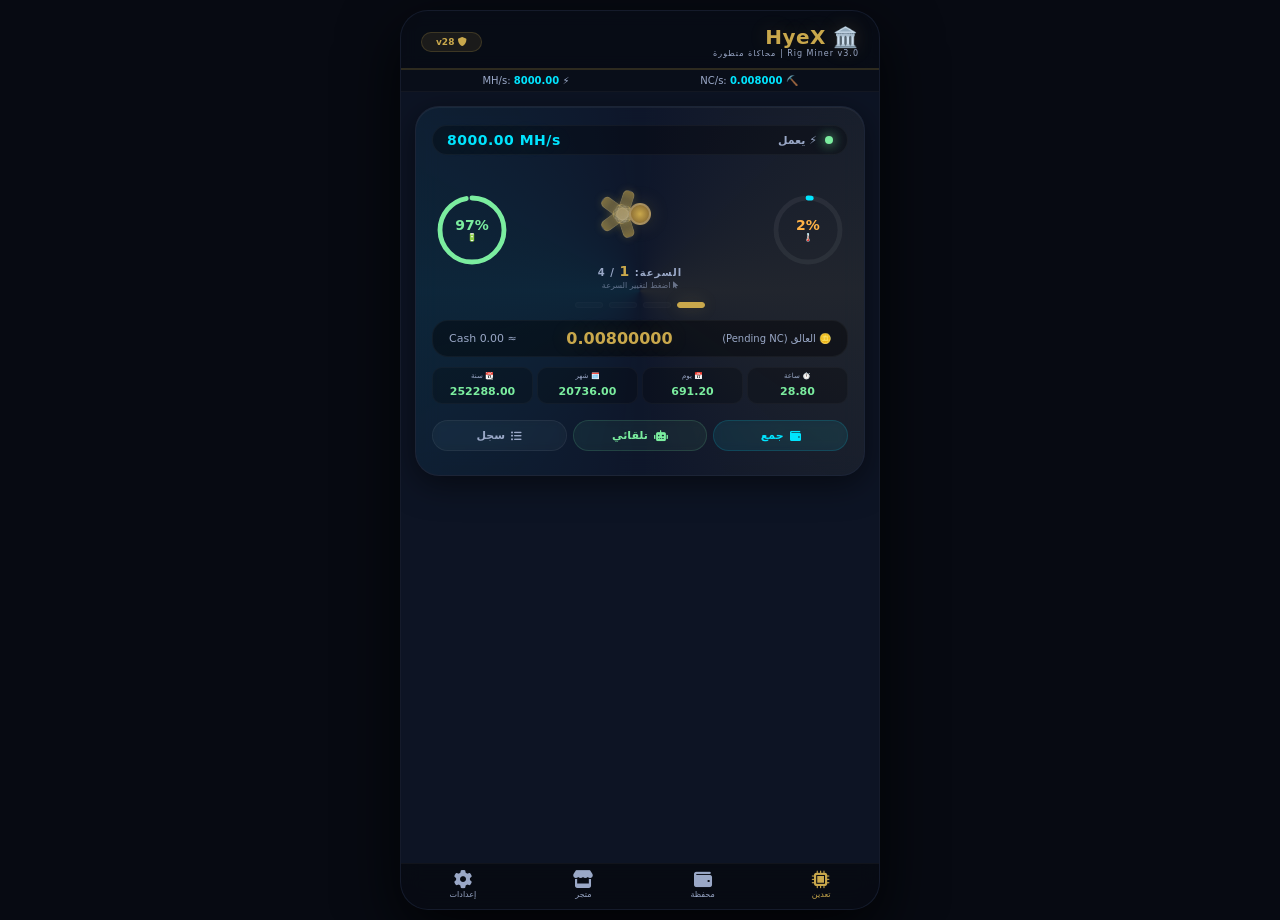
==== index.html @ 800fedc5 "Update index.html" ====
<!DOCTYPE html>
<html lang="ar" dir="rtl">
<head>
    <meta charset="UTF-8">
    <meta name="viewport" content="width=device-width, initial-scale=1.0, maximum-scale=1.0, user-scalable=no">
    <title>HyeX Exchange - Rig Miner V3</title>
    <link rel="stylesheet" href="https://cdnjs.cloudflare.com/ajax/libs/font-awesome/6.0.0-beta3/css/all.min.css">
    <style>
        /* ============================================================
               ROOT VARIABLES & RESET
            ============================================================ */
        :root {
            --bg-primary: #070A12;
            --bg-secondary: #0D1424;
            --bg-card: rgba(16, 26, 46, 0.65);
            --border-glow: rgba(201, 168, 76, 0.3);
            --text-primary: #E8EDF5;
            --text-secondary: #9AA8C7;
            --gold: #C9A84C;
            --gold-dim: rgba(201, 168, 76, 0.2);
            --cyan: #00E5FF;
            --cyan-dim: rgba(0, 229, 255, 0.15);
            --green: #7BED9F;
            --red: #FF4D6D;
            --orange: #FFB347;
            --shadow-heavy: 0 20px 60px rgba(0, 0, 0, 0.8);
            --radius-lg: 24px;
            --radius-md: 16px;
            --transition: 0.4s cubic-bezier(0.25, 0.46, 0.45, 0.94);
        }
        * {
            margin: 0;
            padding: 0;
            box-sizing: border-box;
            font-family: 'Segoe UI', system-ui, -apple-system, sans-serif;
        }
        body {
            background: var(--bg-primary);
            display: flex;
            justify-content: center;
            align-items: center;
            min-height: 100vh;
            color: var(--text-primary);
            padding: 10px;
        }
        .app {
            max-width: 480px;
            width: 100%;
            height: 100vh;
            max-height: 100vh;
            background: var(--bg-secondary);
            display: flex;
            flex-direction: column;
            overflow: hidden;
            border-radius: 28px;
            box-shadow: var(--shadow-heavy);
            border: 1px solid rgba(255, 255, 255, 0.03);
            position: relative;
        }

        /* ============================================================
               HEADER
            ============================================================ */
        .corp-header {
            flex-shrink: 0;
            padding: 14px 20px 10px;
            background: rgba(7, 10, 18, 0.8);
            backdrop-filter: blur(8px);
            border-bottom: 2px solid var(--gold-dim);
            display: flex;
            justify-content: space-between;
            align-items: center;
            z-index: 10;
        }
        .corp-header h1 {
            font-size: 20px;
            font-weight: 800;
            color: var(--gold);
            text-shadow: 0 0 20px var(--gold-dim);
            letter-spacing: 0.5px;
        }
        .corp-header .badge {
            background: rgba(201, 168, 76, 0.1);
            border: 1px solid var(--gold-dim);
            padding: 4px 14px;
            border-radius: 40px;
            font-size: 9px;
            color: var(--gold);
            font-weight: 600;
        }
        .corp-header .subtitle {
            font-size: 8px;
            color: var(--text-secondary);
            letter-spacing: 1px;
        }

        /* ============================================================
               PRICE TICKER
            ============================================================ */
        .price-ticker {
            flex-shrink: 0;
            background: rgba(0, 0, 0, 0.3);
            padding: 5px 16px;
            display: flex;
            justify-content: space-around;
            border-bottom: 1px solid rgba(255, 255, 255, 0.04);
            font-size: 10px;
            color: var(--text-secondary);
        }
        .price-ticker .value {
            color: var(--cyan);
            font-weight: 700;
            font-variant-numeric: tabular-nums;
        }

        /* ============================================================
               TAB CONTENT
            ============================================================ */
        .tab-content {
            flex: 1 1 auto;
            overflow-y: auto;
            padding: 14px 14px 8px;
            display: none;
            animation: fadeIn 0.3s ease;
        }
        .tab-content.active {
            display: block;
        }
        @keyframes fadeIn {
            from {
                opacity: 0;
                transform: translateY(8px);
            }
            to {
                opacity: 1;
                transform: translateY(0);
            }
        }
        .tab-content::-webkit-scrollbar {
            width: 3px;
        }
        .tab-content::-webkit-scrollbar-track {
            background: transparent;
        }
        .tab-content::-webkit-scrollbar-thumb {
            background: var(--gold);
            border-radius: 10px;
        }

        /* ============================================================
               NEW ADVANCED MINING RIG
            ============================================================ */
        .mining-rig {
            background: var(--bg-card);
            backdrop-filter: blur(12px);
            -webkit-backdrop-filter: blur(12px);
            border-radius: var(--radius-lg);
            border: 1px solid rgba(255, 255, 255, 0.06);
            box-shadow: 0 8px 32px rgba(0, 0, 0, 0.5), inset 0 1px 0 rgba(255, 255, 255, 0.05);
            padding: 18px 16px 16px;
            position: relative;
            overflow: hidden;
            transition: all 0.5s ease;
        }
        /* Glow border animation */
        .mining-rig::before {
            content: '';
            position: absolute;
            top: -2px;
            left: -2px;
            right: -2px;
            bottom: -2px;
            border-radius: var(--radius-lg);
            background: conic-gradient(from 0deg, transparent, var(--gold-dim), transparent, var(--cyan-dim), transparent);
            z-index: -1;
            opacity: 0.5;
            animation: rotateGlow 8s linear infinite;
        }
        @keyframes rotateGlow {
            0% {
                transform: rotate(0deg);
            }
            100% {
                transform: rotate(360deg);
            }
        }

        /* Status Bar */
        .rig-status {
            display: flex;
            justify-content: space-between;
            align-items: center;
            margin-bottom: 14px;
            background: rgba(0, 0, 0, 0.3);
            padding: 6px 14px;
            border-radius: 40px;
            border: 1px solid rgba(255, 255, 255, 0.04);
        }
        .rig-status .status-dot {
            display: flex;
            align-items: center;
            gap: 8px;
            font-size: 11px;
            font-weight: 600;
            color: var(--text-secondary);
        }
        .rig-status .status-dot .dot {
            width: 8px;
            height: 8px;
            border-radius: 50%;
            display: inline-block;
            transition: 0.3s;
        }
        .rig-status .status-dot .dot.online {
            background: var(--green);
            box-shadow: 0 0 12px var(--green);
            animation: pulseDot 1.5s infinite;
        }
        .rig-status .status-dot .dot.offline {
            background: var(--red);
            box-shadow: 0 0 12px var(--red);
        }
        .rig-status .status-dot .dot.cooling {
            background: var(--cyan);
            box-shadow: 0 0 12px var(--cyan);
            animation: pulseDot 0.8s infinite;
        }
        @keyframes pulseDot {
            0%,
            100% {
                opacity: 1;
                transform: scale(1);
            }
            50% {
                opacity: 0.4;
                transform: scale(0.8);
            }
        }
        .rig-status .hash-rate {
            font-size: 14px;
            font-weight: 700;
            color: var(--cyan);
            text-shadow: 0 0 20px var(--cyan-dim);
            font-variant-numeric: tabular-nums;
            letter-spacing: 0.5px;
            direction: ltr;
        }

        /* Main Display (Gauges + Fan) */
        .rig-main {
            display: flex;
            align-items: center;
            justify-content: space-between;
            gap: 8px;
            margin: 6px 0 12px;
        }

        /* SVG Gauges */
        .gauge-container {
            flex-shrink: 0;
            width: 80px;
            height: 80px;
            position: relative;
        }
        .gauge-container svg {
            transform: rotate(-90deg);
        }
        .gauge-container .gauge-bg {
            fill: none;
            stroke: rgba(255, 255, 255, 0.06);
            stroke-width: 6;
        }
        .gauge-container .gauge-fill {
            fill: none;
            stroke-width: 6;
            stroke-linecap: round;
            transition: stroke-dashoffset 0.6s ease, stroke 0.6s ease;
        }
        .gauge-container .gauge-label {
            position: absolute;
            top: 50%;
            left: 50%;
            transform: translate(-50%, -50%);
            font-size: 8px;
            font-weight: 700;
            color: var(--text-secondary);
            text-align: center;
            line-height: 1.2;
        }
        .gauge-container .gauge-label .big {
            font-size: 14px;
            font-weight: 800;
            display: block;
            color: var(--text-primary);
        }
        .gauge-container .gauge-label .big.heat-val {
            color: var(--orange);
        }
        .gauge-container .gauge-label .big.bat-val {
            color: var(--green);
        }

        /* Fan Center */
        .fan-center {
            flex: 1;
            display: flex;
            flex-direction: column;
            align-items: center;
            cursor: pointer;
        }
        .fan-blades {
            width: 90px;
            height: 90px;
            position: relative;
            transition: 0.3s;
        }
        .fan-blades .blade {
            position: absolute;
            top: 50%;
            left: 50%;
            width: 35px;
            height: 12px;
            background: linear-gradient(90deg, rgba(255, 255, 255, 0.1), rgba(201, 168, 76, 0.6));
            border-radius: 20px;
            transform-origin: 0% 50%;
            transform: translate(-50%, -50%) rotate(var(--deg)) translateX(-10px);
            box-shadow: 0 0 8px rgba(201, 168, 76, 0.2);
            border: 1px solid rgba(255, 255, 255, 0.08);
            transition: background 0.3s, box-shadow 0.3s;
        }
        .fan-blades .blade:nth-child(1) {
            --deg: 0deg;
        }
        .fan-blades .blade:nth-child(2) {
            --deg: 72deg;
        }
        .fan-blades .blade:nth-child(3) {
            --deg: 144deg;
        }
        .fan-blades .blade:nth-child(4) {
            --deg: 216deg;
        }
        .fan-blades .blade:nth-child(5) {
            --deg: 288deg;
        }
        .fan-blades .center-hub {
            position: absolute;
            top: 50%;
            left: 50%;
            width: 22px;
            height: 22px;
            background: radial-gradient(circle, var(--gold), #7a5d2e);
            border-radius: 50%;
            transform: translate(-50%, -50%);
            box-shadow: 0 0 20px var(--gold-dim);
            border: 2px solid rgba(255, 255, 255, 0.2);
            z-index: 5;
        }
        .fan-blades.spinning {
            animation: spinFan 0.8s linear infinite;
        }
        .fan-blades.spinning-fast {
            animation: spinFan 0.4s linear infinite;
        }
        .fan-blades.spinning-max {
            animation: spinFan 0.2s linear infinite;
        }
        .fan-blades.overheat {
            animation: shakeFan 0.15s ease-in-out infinite alternate;
        }
        @keyframes spinFan {
            0% {
                transform: rotate(0deg);
            }
            100% {
                transform: rotate(360deg);
            }
        }
        @keyframes shakeFan {
            0% {
                transform: rotate(-5deg);
            }
            100% {
                transform: rotate(5deg);
            }
        }

        .fan-speed-label {
            margin-top: 4px;
            font-size: 10px;
            color: var(--text-secondary);
            font-weight: 600;
            letter-spacing: 1px;
        }
        .fan-speed-label span {
            color: var(--gold);
            font-size: 14px;
        }
        .fan-center .click-hint {
            font-size: 8px;
            color: var(--text-secondary);
            opacity: 0.6;
            margin-top: 2px;
        }

        /* Speed LEDs (Shift indicators) */
        .rig-speed-leds {
            display: flex;
            gap: 6px;
            justify-content: center;
            margin: 8px 0 12px;
        }
        .rig-speed-leds .led {
            width: 28px;
            height: 6px;
            border-radius: 4px;
            background: rgba(255, 255, 255, 0.05);
            border: 1px solid rgba(255, 255, 255, 0.05);
            transition: 0.3s;
        }
        .rig-speed-leds .led.active {
            background: var(--gold);
            box-shadow: 0 0 16px var(--gold-dim);
            border-color: var(--gold);
        }
        .rig-speed-leds .led.active.high {
            background: var(--orange);
            box-shadow: 0 0 16px rgba(255, 180, 50, 0.4);
            border-color: var(--orange);
        }
        .rig-speed-leds .led.active.max {
            background: var(--red);
            box-shadow: 0 0 16px rgba(255, 77, 109, 0.5);
            border-color: var(--red);
        }
        .rig-speed-leds .led.off {
            opacity: 0.3;
        }

        /* Pending Display */
        .rig-pending-area {
            display: flex;
            justify-content: space-between;
            align-items: center;
            background: rgba(0, 0, 0, 0.4);
            border-radius: var(--radius-md);
            padding: 8px 16px;
            border: 1px solid rgba(255, 255, 255, 0.04);
            margin-top: 4px;
        }
        .rig-pending-area .label {
            font-size: 10px;
            color: var(--text-secondary);
        }
        .rig-pending-area .value {
            font-size: 16px;
            font-weight: 700;
            color: var(--gold);
            text-shadow: 0 0 20px var(--gold-dim);
            direction: ltr;
        }
        .rig-pending-area .sub-value {
            font-size: 11px;
            color: var(--text-secondary);
            font-weight: 400;
        }

        /* Profit Grid */
        .profit-grid {
            display: grid;
            grid-template-columns: 1fr 1fr 1fr 1fr;
            gap: 4px;
            margin-top: 10px;
        }
        .profit-grid .p-item {
            background: rgba(0, 0, 0, 0.25);
            border-radius: 10px;
            padding: 4px 2px;
            text-align: center;
            border: 1px solid rgba(255, 255, 255, 0.03);
        }
        .profit-grid .p-item .p-label {
            font-size: 7px;
            color: var(--text-secondary);
            display: block;
        }
        .profit-grid .p-item .p-value {
            font-size: 11px;
            font-weight: 700;
            color: var(--green);
            font-variant-numeric: tabular-nums;
        }

        /* ============================================================
               ACTION BAR
            ============================================================ */
        .action-bar {
            flex-shrink: 0;
            display: flex;
            gap: 6px;
            padding: 8px 0;
            margin-top: 8px;
        }
        .action-bar .btn {
            flex: 1;
            padding: 8px 4px;
            border: 1px solid rgba(255, 255, 255, 0.06);
            border-radius: var(--radius-md);
            background: rgba(0, 0, 0, 0.3);
            color: var(--text-secondary);
            font-weight: 600;
            font-size: 11px;
            cursor: pointer;
            transition: 0.2s;
            backdrop-filter: blur(4px);
            display: flex;
            align-items: center;
            justify-content: center;
            gap: 6px;
        }
        .action-bar .btn:active {
            transform: scale(0.94);
        }
        .action-bar .btn-collect {
            background: rgba(0, 229, 255, 0.08);
            color: var(--cyan);
            border-color: var(--cyan-dim);
        }
        .action-bar .btn-auto {
            background: rgba(123, 237, 159, 0.06);
            color: var(--green);
            border-color: rgba(123, 237, 159, 0.15);
        }
        .action-bar .btn-auto.active {
            background: rgba(255, 180, 50, 0.15);
            color: var(--orange);
            border-color: rgba(255, 180, 50, 0.3);
        }
        .action-bar .btn-log {
            background: rgba(255, 255, 255, 0.03);
        }

        /* ============================================================
               LOG
            ============================================================ */
        .log-container {
            max-height: 70px;
            overflow-y: auto;
            background: rgba(0, 0, 0, 0.3);
            border-radius: var(--radius-md);
            padding: 4px 10px;
            border: 1px solid rgba(255, 255, 255, 0.04);
            margin-top: 6px;
            font-size: 9px;
        }
        .log-container .log-item {
            display: flex;
            justify-content: space-between;
            padding: 2px 0;
            border-bottom: 1px solid rgba(255, 255, 255, 0.04);
            color: var(--text-secondary);
        }
        .log-container .log-item .time {
            color: var(--text-muted);
        }

        /* ============================================================
               WALLET / SHOP / SETTINGS (Brief)
            ============================================================ */
        .card {
            background: var(--bg-card);
            backdrop-filter: blur(8px);
            border-radius: var(--radius-md);
            border: 1px solid rgba(255, 255, 255, 0.04);
            padding: 14px;
            margin-bottom: 10px;
        }
        .card-title {
            font-size: 13px;
            font-weight: 700;
            color: var(--text-primary);
            margin-bottom: 10px;
            display: flex;
            justify-content: space-between;
        }
        .wallet-grid {
            display: grid;
            grid-template-columns: 1fr 1fr;
            gap: 8px;
        }
        .wallet-item {
            background: rgba(0, 0, 0, 0.25);
            border-radius: 12px;
            padding: 10px;
            text-align: center;
            border: 1px solid rgba(255, 255, 255, 0.04);
        }
        .wallet-item .symbol {
            font-weight: 700;
            color: var(--gold);
        }
        .wallet-item .balance {
            font-weight: 700;
            font-size: 16px;
            margin-top: 2px;
        }
        .wallet-item .balance.nc {
            color: var(--cyan);
        }
        .wallet-item .balance.cash {
            color: var(--green);
        }

        /* Shop */
        .shop-category-tabs {
            display: flex;
            gap: 4px;
            flex-wrap: wrap;
            margin-bottom: 8px;
        }
        .shop-category-tabs .tab-btn {
            flex: 1;
            padding: 4px 2px;
            border-radius: 30px;
            border: 1px solid rgba(255, 255, 255, 0.06);
            background: transparent;
            color: var(--text-secondary);
            font-size: 9px;
            cursor: pointer;
            font-weight: 600;
            transition: 0.2s;
            min-width: 50px;
            text-align: center;
        }
        .shop-category-tabs .tab-btn.active {
            background: var(--gold-dim);
            border-color: var(--gold);
            color: var(--gold);
        }
        .shop-grid {
            display: grid;
            grid-template-columns: 1fr 1fr;
            gap: 6px;
            max-height: 280px;
            overflow-y: auto;
        }
        .shop-item-card {
            background: rgba(0, 0, 0, 0.2);
            border-radius: 12px;
            padding: 8px;
            text-align: center;
            border: 1px solid rgba(255, 255, 255, 0.04);
        }
        .shop-item-card .item-icon {
            font-size: 22px;
        }
        .shop-item-card .item-name {
            font-size: 10px;
            font-weight: 700;
        }
        .shop-item-card .item-price {
            font-size: 10px;
            color: var(--gold);
            font-weight: 700;
        }
        .shop-item-card .btn {
            margin-top: 4px;
            padding: 2px 12px;
            border-radius: 30px;
            border: none;
            font-size: 9px;
            font-weight: 700;
            cursor: pointer;
            background: rgba(123, 237, 159, 0.1);
            color: var(--green);
            border: 1px solid rgba(123, 237, 159, 0.2);
            width: 100%;
        }
        .shop-item-card .btn:disabled {
            opacity: 0.3;
            cursor: not-allowed;
        }

        /* Settings */
        .settings-item {
            display: flex;
            justify-content: space-between;
            padding: 8px 0;
            border-bottom: 1px solid rgba(255, 255, 255, 0.04);
            align-items: center;
            font-size: 12px;
            color: var(--text-secondary);
        }
        .switch input {
            display: none;
        }
        .switch .slider {
            width: 30px;
            height: 16px;
            background: rgba(255, 255, 255, 0.1);
            border-radius: 30px;
            display: inline-block;
            position: relative;
            cursor: pointer;
            transition: 0.3s;
        }
        .switch .slider::after {
            content: '';
            position: absolute;
            width: 10px;
            height: 10px;
            background: #fff;
            border-radius: 50%;
            top: 3px;
            left: 3px;
            transition: 0.3s;
        }
        .switch input:checked+.slider {
            background: var(--cyan);
        }
        .switch input:checked+.slider::after {
            left: 17px;
        }
        .profile-trigger {
            display: flex;
            align-items: center;
            gap: 6px;
            cursor: pointer;
            background: rgba(201, 168, 76, 0.1);
            padding: 4px 12px;
            border-radius: 30px;
            border: 1px solid var(--gold-dim);
            color: var(--gold);
            font-weight: 700;
            font-size: 11px;
        }
        .profile-trigger img {
            width: 20px;
            height: 20px;
            border-radius: 50%;
            object-fit: cover;
        }

        /* Bottom Nav */
        .bottom-nav {
            flex-shrink: 0;
            background: rgba(7, 10, 18, 0.9);
            backdrop-filter: blur(10px);
            border-top: 1px solid rgba(255, 255, 255, 0.04);
            display: flex;
            justify-content: space-around;
            padding: 6px 0 10px;
        }
        .bottom-nav .nav-item {
            display: flex;
            flex-direction: column;
            align-items: center;
            color: var(--text-secondary);
            font-size: 8px;
            cursor: pointer;
            transition: 0.2s;
            padding: 0 6px;
        }
        .bottom-nav .nav-item i {
            font-size: 18px;
            margin-bottom: 2px;
        }
        .bottom-nav .nav-item.active {
            color: var(--gold);
        }

        /* Profile Slide */
        .profile-slide {
            position: fixed;
            top: 0;
            right: -100%;
            width: 100%;
            max-width: 380px;
            height: 100%;
            background: var(--bg-secondary);
            z-index: 1000;
            transition: 0.4s cubic-bezier(0.22, 1, 0.36, 1);
            border-left: 1px solid rgba(255, 255, 255, 0.04);
            display: flex;
            flex-direction: column;
        }
        .profile-slide.open {
            right: 0;
        }
        .profile-overlay {
            position: fixed;
            top: 0;
            left: 0;
            right: 0;
            bottom: 0;
            background: rgba(0, 0, 0, 0.6);
            z-index: 999;
            display: none;
            backdrop-filter: blur(4px);
        }
        .profile-overlay.show {
            display: block;
        }
        .profile-slide .header {
            padding: 16px 20px;
            border-bottom: 1px solid rgba(255, 255, 255, 0.04);
            display: flex;
            justify-content: space-between;
            align-items: center;
        }
        .profile-slide .header h2 {
            color: var(--gold);
            font-size: 18px;
        }
        .profile-slide .header .close-btn {
            background: none;
            border: none;
            color: var(--text-secondary);
            font-size: 22px;
            cursor: pointer;
        }
        .profile-slide .body {
            flex: 1;
            overflow-y: auto;
            padding: 20px;
        }
        .profile-slide .input-field {
            width: 100%;
            padding: 10px 14px;
            background: rgba(0, 0, 0, 0.3);
            border: 1px solid rgba(255, 255, 255, 0.06);
            border-radius: 12px;
            color: var(--text-primary);
            font-size: 14px;
            margin-bottom: 12px;
        }
        .profile-slide .save-btn {
            width: 100%;
            padding: 12px;
            background: var(--gold);
            border: none;
            border-radius: 30px;
            font-weight: 700;
            color: #0A0E18;
            cursor: pointer;
        }

        /* Scrollbar global */
        ::-webkit-scrollbar {
            width: 3px;
        }
        ::-webkit-scrollbar-track {
            background: transparent;
        }
        ::-webkit-scrollbar-thumb {
            background: var(--gold);
            border-radius: 10px;
        }

        /* Responsive */
        @media (max-width: 420px) {
            .fan-blades {
                width: 70px;
                height: 70px;
            }
            .fan-blades .blade {
                width: 25px;
                height: 8px;
            }
            .fan-blades .center-hub {
                width: 16px;
                height: 16px;
            }
            .gauge-container {
                width: 60px;
                height: 60px;
            }
            .rig-status .hash-rate {
                font-size: 11px;
            }
        }
    </style>
</head>
<body>

    <div class="app" id="app">

        <!-- HEADER -->
        <div class="corp-header">
            <div>
                <h1>🏛️ HyeX</h1>
                <div class="subtitle">Rig Miner v3.0 | محاكاة متطورة</div>
            </div>
            <div class="badge"><i class="fas fa-shield-alt"></i> v28</div>
        </div>

        <!-- TICKER -->
        <div class="price-ticker">
            <span>⛏️ NC/s: <span class="value" id="tickerNC">0.0000</span></span>
            <span>⚡ MH/s: <span class="value" id="tickerMH">0.00</span></span>
        </div>

        <!-- TAB: MINING (NEW DESIGN) -->
        <div id="tab-mining" class="tab-content active">
            <div class="mining-rig" id="rigContainer">

                <!-- Status Bar -->
                <div class="rig-status">
                    <div class="status-dot">
                        <span class="dot online" id="statusDot"></span>
                        <span id="statusText">Online</span>
                    </div>
                    <div class="hash-rate" id="hashRateDisplay">0.00 MH/s</div>
                </div>

                <!-- Main Display -->
                <div class="rig-main">
                    <!-- Heat Gauge -->
                    <div class="gauge-container">
                        <svg viewBox="0 0 100 100">
                            <circle class="gauge-bg" cx="50" cy="50" r="40" />
                            <circle class="gauge-fill" id="heatGauge" cx="50" cy="50" r="40"
                            stroke="#FF4D6D" stroke-dasharray="251.2" stroke-dashoffset="251.2" />
                        </svg>
                        <div class="gauge-label">
                            <span class="big heat-val" id="heatPercent">0%</span>
                            🌡️
                        </div>
                    </div>

                    <!-- Fan -->
                    <div class="fan-center" id="fanClickArea">
                        <div class="fan-blades" id="fanBlades">
                            <div class="blade"></div>
                            <div class="blade"></div>
                            <div class="blade"></div>
                            <div class="blade"></div>
                            <div class="blade"></div>
                            <div class="center-hub"></div>
                        </div>
                        <div class="fan-speed-label">السرعة: <span id="fanSpeedDisplay">1</span> / 4</div>
                        <div class="click-hint"><i class="fas fa-mouse-pointer"></i> اضغط لتغيير السرعة</div>
                    </div>

                    <!-- Battery Gauge -->
                    <div class="gauge-container">
                        <svg viewBox="0 0 100 100">
                            <circle class="gauge-bg" cx="50" cy="50" r="40" />
                            <circle class="gauge-fill" id="batteryGauge" cx="50" cy="50" r="40"
                            stroke="#7BED9F" stroke-dasharray="251.2" stroke-dashoffset="0" />
                        </svg>
                        <div class="gauge-label">
                            <span class="big bat-val" id="batteryPercent">100%</span>
                            🔋
                        </div>
                    </div>
                </div>

                <!-- Speed LEDs -->
                <div class="rig-speed-leds" id="speedLEDs">
                    <div class="led" data-idx="0"></div>
                    <div class="led" data-idx="1"></div>
                    <div class="led" data-idx="2"></div>
                    <div class="led" data-idx="3"></div>
                </div>

                <!-- Pending -->
                <div class="rig-pending-area">
                    <span class="label">🪙 العالق (Pending NC)</span>
                    <span class="value" id="pendingNC">0.00000000</span>
                    <span class="sub-value">≈ <span id="pendingCashEst">0.00</span> Cash</span>
                </div>

                <!-- Profit Grid -->
                <div class="profit-grid">
                    <div class="p-item"><span class="p-label">⏱️ ساعة</span><span class="p-value" id="profitHour">0.00</span></div>
                    <div class="p-item"><span class="p-label">📅 يوم</span><span class="p-value" id="profitDay">0.00</span></div>
                    <div class="p-item"><span class="p-label">🗓️ شهر</span><span class="p-value" id="profitMonth">0.00</span></div>
                    <div class="p-item"><span class="p-label">📆 سنة</span><span class="p-value" id="profitYear">0.00</span></div>
                </div>

                <!-- Action Bar -->
                <div class="action-bar">
                    <button class="btn btn-collect" id="collectBtn"><i class="fas fa-wallet"></i> جمع</button>
                    <button class="btn btn-auto" id="autoMineBtn"><i class="fas fa-robot"></i> تلقائي</button>
                    <button class="btn btn-log" id="logToggleBtn"><i class="fas fa-list-ul"></i> سجل</button>
                </div>

                <!-- Log -->
                <div id="logContainer" style="display:none; margin-top: 6px;">
                    <div class="log-container" id="logList">
                        <div class="log-item" style="color:var(--text-muted);text-align:center;justify-content:center;">لا توجد عمليات</div>
                    </div>
                </div>
            </div>
        </div>

        <!-- TAB: WALLET -->
        <div id="tab-wallet" class="tab-content">
            <div class="card">
                <div class="card-title">💰 الأرصدة <i class="fas fa-chevron-left text-gold"></i></div>
                <div class="wallet-grid">
                    <div class="wallet-item"><div class="symbol">NC</div><div class="balance nc" id="balNC">0.00</div></div>
                    <div class="wallet-item"><div class="symbol">Cash</div><div class="balance cash" id="balCash">0.00</div></div>
                </div>
            </div>
            <div class="card" style="text-align:center;font-size:10px;color:var(--text-secondary);">🔒 جميع الأرصدة مشفرة (محاكاة ترفيهية)</div>
        </div>

        <!-- TAB: SHOP -->
        <div id="tab-shop" class="tab-content">
            <div class="card">
                <div class="card-title">🛒 المتجر الرسمي <span style="font-size:10px;color:var(--cyan);" id="shopCount">0</span></div>
                <div style="display:flex;gap:6px;margin-bottom:8px;flex-wrap:wrap;">
                    <div class="shop-stats" style="display:flex;gap:6px;width:100%;">
                        <div style="flex:1;background:rgba(0,0,0,0.2);border-radius:10px;padding:4px;text-align:center;"><span style="font-size:7px;color:var(--text-secondary);">💰 الرصيد</span><br><span style="font-weight:700;color:var(--gold);" id="shopBalance">0.00</span></div>
                        <div style="flex:1;background:rgba(0,0,0,0.2);border-radius:10px;padding:4px;text-align:center;"><span style="font-size:7px;color:var(--text-secondary);">📦 الأجهزة</span><br><span style="font-weight:700;color:var(--cyan);" id="shopDevices">0</span></div>
                        <div style="flex:1;background:rgba(0,0,0,0.2);border-radius:10px;padding:4px;text-align:center;"><span style="font-size:7px;color:var(--text-secondary);">⚡ الطاقة</span><br><span style="font-weight:700;color:var(--orange);" id="shopPower">0</span></div>
                    </div>
                </div>
                <div class="shop-category-tabs">
                    <button class="tab-btn active" data-cat="miners">⛏️ أجهزة</button>
                    <button class="tab-btn" data-cat="boosters">⚡ تسريعات</button>
                    <button class="tab-btn" data-cat="upgrades">🔧 ترقيات</button>
                    <button class="tab-btn" data-cat="specials">🎁 عروض</button>
                </div>
                <div class="shop-category-content active" id="shop-miners"><div class="shop-grid" id="minersGrid"></div></div>
                <div class="shop-category-content" id="shop-boosters"><div class="shop-grid" id="boostersGrid"></div></div>
                <div class="shop-category-content" id="shop-upgrades"><div class="shop-grid" id="upgradesGrid"></div></div>
                <div class="shop-category-content" id="shop-specials"><div class="shop-grid" id="specialsGrid"></div></div>
            </div>
        </div>

        <!-- TAB: SETTINGS -->
        <div id="tab-settings" class="tab-content">
            <div class="card">
                <div class="card-title">⚙️ الإعدادات</div>
                <div class="settings-item">
                    <span>👤 الملف الشخصي</span>
                    <div class="profile-trigger" onclick="toggleProfile()">
                        <i class="fas fa-user" id="settingsProfileIcon"></i>
                        <img id="settingsProfileImage" style="display:none;" alt="">
                        <span id="settingsProfileName">مستخدم</span>
                    </div>
                </div>
                <div class="settings-item"><span>🌓 المظهر</span>
                    <div style="display:flex;gap:6px;">
                        <button id="themeDarkBtn" style="padding:2px 12px;border-radius:30px;border:1px solid var(--gold);background:transparent;color:var(--gold);font-size:10px;cursor:pointer;">داكن</button>
                        <button id="themeLightBtn" style="padding:2px 12px;border-radius:30px;border:1px solid rgba(255,255,255,0.1);background:transparent;color:var(--text-secondary);font-size:10px;cursor:pointer;">فاتح</button>
                    </div>
                </div>
                <div class="settings-item"><span>🌐 اللغة</span>
                    <select id="langSelect" style="background:rgba(0,0,0,0.3);border:1px solid rgba(255,255,255,0.06);color:var(--text-primary);padding:4px 8px;border-radius:8px;font-size:12px;">
                        <option value="ar">العربية</option>
                        <option value="en">English</option>
                    </select>
                </div>
                <div class="settings-item"><span>🔊 مؤثرات صوتية</span> <label class="switch"><input type="checkbox" id="soundToggle" checked><span class="slider"></span></label></div>
                <div class="settings-item"><span>📳 الاهتزاز</span> <label class="switch"><input type="checkbox" id="vibeToggle" checked><span class="slider"></span></label></div>
                <div class="settings-item"><span>🔄 إعادة تعيين</span> <button id="resetBtn" style="background:rgba(255,77,109,0.1);border:1px solid rgba(255,77,109,0.2);color:var(--red);padding:2px 16px;border-radius:30px;cursor:pointer;font-size:10px;">إعادة تعيين</button></div>
            </div>
        </div>

        <!-- BOTTOM NAV -->
        <div class="bottom-nav">
            <div class="nav-item active" data-tab="mining"><i class="fas fa-microchip"></i><span>تعدين</span></div>
            <div class="nav-item" data-tab="wallet"><i class="fas fa-wallet"></i><span>محفظة</span></div>
            <div class="nav-item" data-tab="shop"><i class="fas fa-store"></i><span>متجر</span></div>
            <div class="nav-item" data-tab="settings"><i class="fas fa-cog"></i><span>إعدادات</span></div>
        </div>
    </div>

    <!-- PROFILE SLIDE -->
    <div class="profile-overlay" id="profileOverlay" onclick="toggleProfile()"></div>
    <div class="profile-slide" id="profileSlide">
        <div class="header"><h2>👤 ملفي</h2><button class="close-btn" onclick="toggleProfile()"><i class="fas fa-times"></i></button></div>
        <div class="body">
            <div style="text-align:center;margin-bottom:12px;">
                <div style="width:80px;height:80px;border-radius:50%;background:rgba(201,168,76,0.1);border:3px solid var(--gold);margin:0 auto;display:flex;align-items:center;justify-content:center;font-size:36px;color:var(--gold);cursor:pointer;position:relative;" onclick="document.getElementById('profileUpload').click()">
                    <i class="fas fa-user" id="modalProfileIcon"></i>
                    <img id="modalProfileImage" style="display:none;width:100%;height:100%;border-radius:50%;object-fit:cover;" alt="">
                    <input type="file" id="profileUpload" accept="image/*" style="display:none;" onchange="uploadProfileImage(event)">
                </div>
            </div>
            <input type="text" id="profileNameInput" class="input-field" placeholder="اسم المستخدم" value="مستخدم جديد">
            <div style="background:rgba(0,0,0,0.2);border-radius:12px;padding:12px;margin-bottom:12px;">
                <div style="display:flex;justify-content:space-between;font-size:13px;"><span>المستوى</span><span style="color:var(--gold);font-weight:700;" id="modalLevelDisplay">1</span></div>
                <div style="display:flex;justify-content:space-between;font-size:11px;color:var(--text-secondary);"><span>نقاط الخبرة</span><span id="modalXPDisplay">0</span></div>
                <div style="width:100%;height:4px;background:rgba(255,255,255,0.05);border-radius:10px;margin-top:4px;overflow:hidden;"><div id="modalLevelBar" style="height:100%;width:0%;background:linear-gradient(90deg,var(--gold),var(--cyan));border-radius:10px;"></div></div>
            </div>
            <div style="display:grid;grid-template-columns:1fr 1fr;gap:6px;margin-bottom:12px;">
                <div style="background:rgba(0,0,0,0.2);border-radius:10px;padding:8px;text-align:center;"><span style="font-size:8px;color:var(--text-secondary);">💰 الأرباح</span><br><span style="font-weight:700;color:var(--green);" id="modalTotalProfit">0.00</span></div>
                <div style="background:rgba(0,0,0,0.2);border-radius:10px;padding:8px;text-align:center;"><span style="font-size:8px;color:var(--text-secondary);">⛏️ إجمالي</span><br><span style="font-weight:700;color:var(--cyan);" id="modalTotalMined">0.00</span></div>
            </div>
            <button class="save-btn" onclick="saveProfile()">💾 حفظ التغييرات</button>
        </div>
    </div>

    <script>
        // ================================================================
        // 1. DATA (مع ثوابت سريعة لتجربة ممتعة)
        // ================================================================
        const STORAGE_KEY = 'hyex_v3_data';
        const BASE_SPEED = 0.008; // سرعة أساسية جيدة
        const BATTERY_MAX = 500; // 500 أمبير
        const DRAIN_RATE = 15; // صرف 15 أمبير/ث لكل مروحة
        const CHARGE_RATE = 10; // شحن 10 أمبير/ث
        const HEAT_MAX_TIME = 60; // تصل للحرارة القصوى خلال 60 ثانية
        const COOL_DOWN_RATE = 8; // تنخفض 8 درجات/ث

        let data = {
            wallet: { NC: 0, Cash: 100 },
            pending: { nc: 0 },
            log: [],
            upgrades: { speed: 0, power: 0, efficiency: 0 },
            settings: { sound: true, vibe: true, theme: 'dark', lang: 'ar' },
            devices: { nc: { count: 1, level: 0 } },
            boosters: { nc: { active: false, remaining: 0, multiplier: 1 } },
            profile: { name: 'مستخدم جديد', level: 1, xp: 0, totalProfit: 0, totalMined: 0, image: null },
            fanSpeed: 1,
            heat: { level: 0, isOverheated: false, cooldownRemaining: 0 },
            battery: { ah: BATTERY_MAX, maxAh: BATTERY_MAX, percent: 100 },
            autoMine: false,
            totalMinedNC: 0,
            isMining: false
        };

        // ================================================================
        // 2. SHOP DB
        // ================================================================
        const SHOP_DB = {
            miners: [
                { id: 'miner_nc', name: 'ترقية السرعة', icon: '🚀', desc: 'زيادة السرعة القصوى إلى 5', price: 0.5,
                currency: 'NC', type: 'miner', target: 'nc' },
            ],
            boosters: [
                { id: 'booster_nc_2x', name: 'مضاعف NC ×2', icon: '⚡', desc: 'مدة 5 دقائق', price: 0.3, currency: 'NC',
                    type: 'booster', target: 'nc', duration: 300, multiplier: 2 },
            ],
            upgrades: [
                { id: 'upgrade_nc_speed', name: 'ترقية كفاءة NC', icon: '🔧', desc: '+20% سرعة', price: 0.4,
                    currency: 'NC', type: 'upgrade', target: 'speed', maxLevel: 10 },
                { id: 'upgrade_power', name: 'ترقية الطاقة', icon: '💡', desc: '+5 طاقة', price: 0.6, currency: 'NC',
                    type: 'upgrade', target: 'power', maxLevel: 10 },
            ],
            specials: [
                { id: 'special_startup', name: 'حزمة البداية', icon: '🎁', desc: 'ترقية + مضاعف 2x 10د', price: 0.6,
                    currency: 'NC', type: 'special', items: [{ type: 'miner', target: 'nc' }, { type: 'booster',
                        target: 'nc', duration: 600, multiplier: 2 }
                    ] },
            ]
        };

        // ================================================================
        // 3. LOAD / SAVE
        // ================================================================
        function loadData() {
            try {
                const saved = localStorage.getItem(STORAGE_KEY);
                if (saved) {
                    const parsed = JSON.parse(saved);
                    for (let key in parsed) {
                        if (key === 'wallet') { for (let c in parsed.wallet) data.wallet[c] = parsed.wallet[c] || 0; } else if (
                            key === 'pending') { for (let p in parsed.pending) data.pending[p] = parsed.pending[p] ||
                            0; } else if (key === 'upgrades') { for (let u in parsed.upgrades) data.upgrades[u] = parsed
                                .upgrades[u] || 0; } else if (key === 'settings') { for (let s in parsed.settings) data
                                .settings[s] = parsed.settings[s] !== undefined ? parsed.settings[s] : true; } else if (
                            key === 'profile') { for (let p in parsed.profile) data.profile[p] = parsed.profile[p] ||
                            (p === 'name' ? 'مستخدم جديد' : 0); } else if (key === 'boosters') { for (let b in parsed
                                .boosters) data.boosters[b] = parsed.boosters[b] || { active: false, remaining: 0,
                                multiplier: 1 }; } else if (key === 'fanSpeed') data.fanSpeed = parsed.fanSpeed ||
                            1; else if (key === 'heat') { for (let h in parsed.heat) data.heat[h] = parsed.heat[h] !==
                            undefined ? parsed.heat[h] : 0; } else if (key === 'battery') { for (let b in parsed
                                .battery) data.battery[b] = parsed.battery[b] !== undefined ? parsed.battery[b] :
                                BATTERY_MAX; } else if (key === 'autoMine') data.autoMine = parsed.autoMine ||
                        false; else if (key === 'totalMinedNC') data.totalMinedNC = parsed.totalMinedNC || 0;
                        else data[key] = parsed[key];
                    }
                }
            } catch (e) { console.warn('Load error', e); }
            if (!data.log) data.log = [];
            if (!data.upgrades) data.upgrades = { speed: 0, power: 0, efficiency: 0 };
            if (!data.boosters) data.boosters = { nc: { active: false, remaining: 0, multiplier: 1 } };
            if (!data.profile) data.profile = { name: 'مستخدم جديد', level: 1, xp: 0, totalProfit: 0, totalMined: 0,
            image: null };
            if (!data.settings) data.settings = { sound: true, vibe: true, theme: 'dark', lang: 'ar' };
            if (!data.battery) data.battery = { ah: BATTERY_MAX, maxAh: BATTERY_MAX, percent: 100 };
            if (data.fanSpeed < 0 || data.fanSpeed > 4) data.fanSpeed = 1;
            if (data.battery.ah === 0) data.battery.ah = BATTERY_MAX;
            data.battery.maxAh = BATTERY_MAX;
            data.battery.percent = (data.battery.ah / data.battery.maxAh) * 100;
            if (data.wallet.Cash === 0 && !saved) data.wallet.Cash = 100;
            data.heat.isOverheated = false;
            data.heat.cooldownRemaining = 0;
            if (data.heat.level > 100) data.heat.level = 100;
        }

        function saveData() { localStorage.setItem(STORAGE_KEY, JSON.stringify(data)); }

        // ================================================================
        // 4. TRANSLATE
        // ================================================================
        const translations = {
            ar: {
                no_logs: 'لا توجد عمليات',
                overheat_shutdown: '🔥 ارتفاع الحرارة! تم إيقاف التعدين للتبريد.',
                cooling_complete: '✅ تم التبريد. يمكن استئناف التعدين.',
                battery_empty: '🔋 البطارية فارغة! انتظر الشحن.',
                collected_all: '✅ تم جمع جميع العملات العالقة.',
                no_pending: '⚠️ لا توجد عملات عالقة.',
                auto_mine_activated: '🤖 تم تفعيل التعدين التلقائي.',
                auto_mine_deactivated: '⏹ تم إيقاف التعدين التلقائي.',
                started_mining: '▶️ بدأ التعدين (السرعة {0})',
                stopped_mining: '⏹ توقف التعدين (السرعة 0)',
                bought_upgrade: '🔧 تم شراء {0}',
                activated_booster: '⚡ تم تفعيل {0}',
                bought_special: '🎁 تم شراء {0}',
                profile_updated: '✅ تم تحديث الملف الشخصي: {0}',
                enter_name: 'الرجاء إدخال اسم صحيح',
                insufficient_balance_shop: '❌ رصيد غير كاف. تحتاج {0} {1}'
            },
            en: {
                no_logs: 'No operations',
                overheat_shutdown: '🔥 Overheat! Mining stopped for cooling.',
                cooling_complete: '✅ Cooling complete. Mining can resume.',
                battery_empty: '🔋 Battery empty! Wait for recharge.',
                collected_all: '✅ Collected all pending coins.',
                no_pending: '⚠️ No pending coins.',
                auto_mine_activated: '🤖 Auto-mining activated.',
                auto_mine_deactivated: '⏹ Auto-mining deactivated.',
                started_mining: '▶️ Mining started (Speed {0})',
                stopped_mining: '⏹ Mining stopped (Speed 0)',
                bought_upgrade: '🔧 Bought {0}',
                activated_booster: '⚡ Activated {0}',
                bought_special: '🎁 Bought {0}',
                profile_updated: '✅ Profile updated: {0}',
                enter_name: 'Please enter a valid name',
                insufficient_balance_shop: '❌ Insufficient balance. Need {0} {1}'
            }
        };

        function translate(key, ...args) {
            const lang = data.settings.lang || 'ar';
            let text = translations[lang]?.[key] || translations['ar'][key] || key;
            args.forEach((arg, i) => { text = text.replace(`{${i}}`, arg); });
            return text;
        }

        // ================================================================
        // 5. CORE MINING LOGIC (FIXED)
        // ================================================================
        function getActiveFans() { return data.fanSpeed; }

        function getMiningSpeed() {
            const active = getActiveFans();
            if (active === 0 || data.heat.isOverheated || data.battery.ah <= 0) return 0;
            let speed = BASE_SPEED * active;
            speed *= (1 + data.upgrades.speed * 0.2);
            speed *= (1 + data.upgrades.power * 0.05);
            if (data.boosters.nc.active) speed *= data.boosters.nc.multiplier;
            const heatPenalty = 1 - (data.heat.level / 150);
            speed *= Math.max(0.3, heatPenalty);
            return speed;
        }

        // ================================================================
        // 6. BATTERY & HEAT UPDATES (FAST)
        // ================================================================
        function updateBattery() {
            const active = getActiveFans();
            const isRunning = active > 0 && !data.heat.isOverheated;

            if (isRunning) {
                data.battery.ah = Math.max(0, data.battery.ah - (active * DRAIN_RATE));
            } else {
                if (data.battery.ah < data.battery.maxAh) {
                    data.battery.ah = Math.min(data.battery.maxAh, data.battery.ah + CHARGE_RATE);
                }
            }
            data.battery.percent = (data.battery.ah / data.battery.maxAh) * 100;

            if (data.battery.ah <= 0 && data.fanSpeed > 0) {
                data.fanSpeed = 0;
                addLog(translate('battery_empty'));
                renderRig();
            }
            updateBatteryUI();
        }

        function updateHeat() {
            const active = getActiveFans();
            if (data.heat.isOverheated) {
                data.heat.cooldownRemaining = Math.max(0, data.heat.cooldownRemaining - 1);
                if (data.heat.cooldownRemaining <= 0) {
                    data.heat.isOverheated = false;
                    data.heat.level = 0;
                    addLog(translate('cooling_complete'));
                    renderRig();
                }
                updateHeatUI();
                return;
            }

            if (active === 0) {
                data.heat.level = Math.max(0, data.heat.level - COOL_DOWN_RATE);
                updateHeatUI();
                return;
            }

            const timeToOverheat = HEAT_MAX_TIME / active;
            data.heat.level = Math.min(100, data.heat.level + (100 / timeToOverheat));

            if (data.heat.level >= 100) {
                data.heat.isOverheated = true;
                data.heat.cooldownRemaining = 120; // 120 ثانية تبريد (~دقيقتين)
                data.fanSpeed = 0;
                addLog(translate('overheat_shutdown'));
                renderRig();
            }
            updateHeatUI();
        }

        // ================================================================
        // 7. UI UPDATES (GAUGES, FAN, LEDs)
        // ================================================================
        function updateBatteryUI() {
            const pct = Math.min(100, data.battery.percent);
            document.getElementById('batteryPercent').textContent = Math.round(pct) + '%';
            const gauge = document.getElementById('batteryGauge');
            const circumference = 251.2;
            const offset = circumference - (pct / 100) * circumference;
            gauge.style.strokeDashoffset = offset;
            const color = pct > 50 ? '#7BED9F' : (pct > 25 ? '#FFB347' : '#FF4D6D');
            gauge.style.stroke = color;
        }

        function updateHeatUI() {
            const lvl = Math.min(100, data.heat.level);
            document.getElementById('heatPercent').textContent = Math.round(lvl) + '%';
            const gauge = document.getElementById('heatGauge');
            const circumference = 251.2;
            const offset = circumference - (lvl / 100) * circumference;
            gauge.style.strokeDashoffset = offset;
            const color = lvl > 70 ? '#FF4D6D' : (lvl > 40 ? '#FFB347' : '#00E5FF');
            gauge.style.stroke = color;

            // Status dot
            const dot = document.getElementById('statusDot');
            const statusText = document.getElementById('statusText');
            if (data.heat.isOverheated) {
                dot.className = 'dot cooling';
                statusText.textContent = '🔄 تبريد';
            } else if (data.fanSpeed > 0 && data.battery.ah > 0) {
                dot.className = 'dot online';
                statusText.textContent = '⚡ يعمل';
            } else {
                dot.className = 'dot offline';
                statusText.textContent = '⏸ متوقف';
            }
        }

        function renderRig() {
            const speed = data.fanSpeed;
            const isActive = speed > 0 && !data.heat.isOverheated && data.battery.ah > 0;
            const blades = document.getElementById('fanBlades');

            // Fan animation
            blades.className = 'fan-blades';
            if (data.heat.isOverheated) {
                blades.classList.add('overheat');
            } else if (isActive) {
                if (speed <= 2) blades.classList.add('spinning');
                else if (speed === 3) blades.classList.add('spinning-fast');
                else if (speed === 4) blades.classList.add('spinning-max');
            }

            // LEDs
            document.querySelectorAll('.rig-speed-leds .led').forEach((led, idx) => {
                led.className = 'led';
                if (idx < speed) {
                    led.classList.add('active');
                    if (speed === 4) led.classList.add('max');
                    else if (speed === 3) led.classList.add('high');
                } else {
                    led.classList.add('off');
                }
            });

            document.getElementById('fanSpeedDisplay').textContent = speed;
            const hash = getMiningSpeed();
            document.getElementById('hashRateDisplay').textContent = (hash * 1000000).toFixed(2) + ' MH/s';
            document.getElementById('tickerMH').textContent = (hash * 1000000).toFixed(2);
            document.getElementById('tickerNC').textContent = hash.toFixed(6);
            document.getElementById('pendingNC').textContent = data.pending.nc.toFixed(8);

            updateBatteryUI();
            updateHeatUI();
            updateProfitIndicators();
            updateTotalPendingCash();
            saveData();
        }

        // ================================================================
        // 8. MINING LOOP (THE FIX)
        // ================================================================
        function runMiningTick() {
            const speed = getMiningSpeed();
            if (speed > 0 && data.fanSpeed > 0 && !data.heat.isOverheated && data.battery.ah > 0) {
                data.pending.nc += speed;
                data.totalMinedNC += speed;
                if (data.pending.nc > 999999) data.pending.nc = 999999;
                document.getElementById('pendingNC').textContent = data.pending.nc.toFixed(8);
                updateTotalPendingCash();
                updateProfitIndicators();
                renderRig();
            }
        }

        // ================================================================
        // 9. COLLECT
        // ================================================================
        document.getElementById('collectBtn').addEventListener('click', function() {
            if (data.pending.nc > 0.0001) {
                data.wallet.NC += data.pending.nc;
                data.profile.totalMined += data.pending.nc;
                data.pending.nc = 0;
                addLog(translate('collected_all'));
                renderRig();
                updateAllUI();
                saveData();
            } else {
                addLog(translate('no_pending'));
            }
        });

        // ================================================================
        // 10. FAN CLICK (CHANGE SPEED)
        // ================================================================
        document.getElementById('fanClickArea').addEventListener('click', function() {
            if (data.heat.isOverheated) { addLog('⚠️ الجهاز في حالة تبريد'); return; }
            if (data.battery.ah <= 0) { addLog(translate('battery_empty')); return; }
            let newSpeed = data.fanSpeed + 1;
            if (newSpeed > 4) newSpeed = 0;
            data.fanSpeed = newSpeed;
            if (newSpeed > 0) {
                addLog(translate('started_mining', newSpeed));
            } else {
                addLog(translate('stopped_mining', 0));
            }
            renderRig();
            updateAllUI();
            saveData();
        });

        // ================================================================
        // 11. AUTO MINE
        // ================================================================
        document.getElementById('autoMineBtn').addEventListener('click', function() {
            data.autoMine = !data.autoMine;
            const btn = this;
            if (data.autoMine) {
                btn.classList.add('active');
                btn.innerHTML = '<i class="fas fa-robot"></i> تلقائي مفعل';
                addLog(translate('auto_mine_activated'));
            } else {
                btn.classList.remove('active');
                btn.innerHTML = '<i class="fas fa-robot"></i> تلقائي';
                addLog(translate('auto_mine_deactivated'));
            }
            saveData();
        });

        let autoTimer = null;

        function autoMineLoop() {
            if (!data.autoMine) return;
            if (data.heat.isOverheated || data.battery.ah < 100) {
                if (data.fanSpeed > 0) { data.fanSpeed = Math.max(0, data.fanSpeed - 1);
                    renderRig(); }
            } else if (data.heat.level < 60 && data.battery.ah > 200) {
                if (data.fanSpeed < 4) { data.fanSpeed = Math.min(4, data.fanSpeed + 1);
                    renderRig(); }
            }
            clearTimeout(autoTimer);
            autoTimer = setTimeout(autoMineLoop, 2500);
        }

        // ================================================================
        // 12. LOG
        // ================================================================
        function addLog(text) {
            const now = new Date();
            const timeStr = now.toLocaleTimeString('ar-EG', { hour: '2-digit', minute: '2-digit', second: '2-digit' });
            data.log.unshift({ time: timeStr, text: text });
            if (data.log.length > 80) data.log.pop();
            saveData();
            renderLog();
        }

        function renderLog() {
            const list = document.getElementById('logList');
            if (data.log.length === 0) { list.innerHTML =
                    '<div class="log-item" style="color:var(--text-muted);text-align:center;justify-content:center;">' +
                    translate('no_logs') + '</div>'; return; }
            list.innerHTML = data.log.slice(0, 25).map(l =>
                `<div class="log-item"><span>${l.text}</span><span class="time">${l.time}</span></div>`
            ).join('');
        }

        document.getElementById('logToggleBtn').addEventListener('click', function() {
            const container = document.getElementById('logContainer');
            container.style.display = container.style.display === 'none' ? 'block' : 'none';
        });

        // ================================================================
        // 13. PROFIT INDICATORS
        // ================================================================
        function updateProfitIndicators() {
            const speed = getMiningSpeed();
            const hour = speed * 3600,
                day = hour * 24,
                month = day * 30,
                year = day * 365;
            document.getElementById('profitHour').textContent = hour.toFixed(2);
            document.getElementById('profitDay').textContent = day.toFixed(2);
            document.getElementById('profitMonth').textContent = month.toFixed(2);
            document.getElementById('profitYear').textContent = year.toFixed(2);
            document.getElementById('pendingCashEst').textContent = (data.pending.nc * 0.5).toFixed(2);
        }

        function updateTotalPendingCash() {
            document.getElementById('pendingCashEst').textContent = (data.pending.nc * 0.5).toFixed(2);
        }

        // ================================================================
        // 14. SHOP
        // ================================================================
        function renderShopAll() {
            ['miners', 'boosters', 'upgrades', 'specials'].forEach(cat => renderShopCategory(cat));
            let total = 0;
            for (let c in SHOP_DB) total += SHOP_DB[c].length;
            document.getElementById('shopCount').textContent = total + ' عنصر';
            document.getElementById('shopDevices').textContent = data.devices.nc?.count || 0;
            document.getElementById('shopPower').textContent = data.upgrades.power || 0;
            document.getElementById('shopBalance').textContent = data.wallet.NC.toFixed(2);
        }

        function renderShopCategory(category) {
            const grid = document.getElementById(category + 'Grid');
            if (!grid) return;
            const items = SHOP_DB[category] || [];
            grid.innerHTML = items.map(item => {
                let price = item.price,
                    canBuy = true,
                    owned = false,
                    maxed = false;
                if (item.type === 'upgrade') {
                    const lvl = data.upgrades[item.target] || 0;
                    maxed = lvl >= item.maxLevel;
                    price = item.price * (1 + lvl * 0.2);
                    canBuy = data.wallet[item.currency] >= price && !maxed;
                    owned = lvl > 0;
                } else if (item.type === 'booster') {
                    const b = data.boosters[item.target];
                    owned = b.active;
                    canBuy = data.wallet[item.currency] >= price && !b.active;
                } else if (item.type === 'miner') {
                    canBuy = data.wallet[item.currency] >= price;
                } else if (item.type === 'special') {
                    canBuy = data.wallet[item.currency] >= price;
                }
                return `
                        <div class="shop-item-card">
                            <div class="item-icon">${item.icon}</div>
                            <div class="item-name">${item.name}</div>
                            <div class="item-price">${price.toFixed(2)} ${item.currency}</div>
                            ${owned ? '<div style="font-size:8px;color:var(--green);">✅ مفعل</div>' : ''}
                            ${maxed ? '<div style="font-size:8px;color:var(--orange);">🔝 مكتمل</div>' : ''}
                            <button class="btn shop-buy-btn" data-id="${item.id}" data-cat="${category}" ${!canBuy || maxed ? 'disabled' : ''}>${maxed ? 'مكتمل' : 'شراء'}</button>
                        </div>
                    `;
            }).join('');
            grid.querySelectorAll('.shop-buy-btn').forEach(btn => {
                btn.addEventListener('click', function() { buyShopItem(this.dataset.id, this.dataset.cat); });
            });
        }

        function buyShopItem(id, category) {
            const item = SHOP_DB[category]?.find(i => i.id === id);
            if (!item) return;
            let price = item.price,
                currency = item.currency;
            if (item.type === 'upgrade') {
                const lvl = data.upgrades[item.target] || 0;
                price = item.price * (1 + lvl * 0.2);
            }
            if (data.wallet[currency] < price) {
                alert(translate('insufficient_balance_shop', price.toFixed(2), currency));
                return;
            }
            data.wallet[currency] -= price;

            if (item.type === 'miner') {
                data.devices.nc.count = (data.devices.nc.count || 1) + 1;
                data.upgrades.speed = (data.upgrades.speed || 0) + 0.5; // يزيد السرعة فعلاً
                addLog(translate('bought_upgrade', 'ترقية السرعة'));
            } else if (item.type === 'upgrade') {
                data.upgrades[item.target] = (data.upgrades[item.target] || 0) + 1;
                addLog(translate('bought_upgrade', item.name));
            } else if (item.type === 'booster') {
                data.boosters[item.target].active = true;
                data.boosters[item.target].remaining = item.duration;
                data.boosters[item.target].multiplier = item.multiplier;
                addLog(translate('activated_booster', item.name));
                setTimeout(() => {
                    data.boosters[item.target].active = false;
                    data.boosters[item.target].remaining = 0;
                    data.boosters[item.target].multiplier = 1;
                    saveData();
                    renderShopAll();
                }, item.duration * 1000);
            } else if (item.type === 'special') {
                item.items.forEach(sub => {
                    if (sub.type === 'miner') { data.devices.nc.count = (data.devices.nc.count || 1) + 1;
                        data.upgrades.speed = (data.upgrades.speed || 0) + 0.5; }
                    if (sub.type === 'booster') {
                        data.boosters[sub.target].active = true;
                        data.boosters[sub.target].remaining = sub.duration;
                        data.boosters[sub.target].multiplier = sub.multiplier;
                    }
                });
                addLog(translate('bought_special', item.name));
            }
            renderRig();
            updateAllUI();
            saveData();
        }

        document.querySelectorAll('.shop-category-tabs .tab-btn').forEach(btn => {
            btn.addEventListener('click', function() {
                document.querySelectorAll('.shop-category-tabs .tab-btn').forEach(b => b.classList.remove(
                'active'));
                this.classList.add('active');
                const cat = this.dataset.cat;
                document.querySelectorAll('.shop-category-content').forEach(c => c.classList.remove('active'));
                document.getElementById('shop-' + cat).classList.add('active');
                renderShopCategory(cat);
            });
        });

        // ================================================================
        // 15. WALLET UI
        // ================================================================
        function updateWalletUI() {
            document.getElementById('balNC').textContent = data.wallet.NC.toFixed(6);
            document.getElementById('balCash').textContent = data.wallet.Cash.toFixed(2);
            document.getElementById('shopBalance').textContent = data.wallet.NC.toFixed(2);
        }

        function updateAllUI() {
            updateWalletUI();
            renderShopAll();
            renderLog();
            updateProfileUI();
            renderRig();
            saveData();
        }

        // ================================================================
        // 16. PROFILE
        // ================================================================
        function toggleProfile() {
            const slide = document.getElementById('profileSlide'),
                overlay = document.getElementById('profileOverlay');
            slide.classList.toggle('open');
            overlay.classList.toggle('show');
            if (slide.classList.contains('open')) {
                document.getElementById('profileNameInput').value = data.profile.name;
                updateProfileUI();
            }
        }

        function updateProfileUI() {
            let xp = data.totalMinedNC * 100 + data.wallet.Cash * 0.5 + data.upgrades.speed * 10;
            data.profile.xp = Math.floor(xp);
            data.profile.level = Math.floor(xp / 300) + 1;
            if (data.profile.level > 100) data.profile.level = 100;
            const progress = ((xp % 300) / 300) * 100;
            document.getElementById('modalLevelDisplay').textContent = data.profile.level;
            document.getElementById('modalXPDisplay').textContent = data.profile.xp;
            document.getElementById('modalLevelBar').style.width = Math.min(100, progress) + '%';
            document.getElementById('modalTotalProfit').textContent = data.wallet.Cash.toFixed(2);
            document.getElementById('modalTotalMined').textContent = data.totalMinedNC.toFixed(6);

            document.getElementById('settingsProfileName').textContent = data.profile.name || 'مستخدم';
            if (data.profile.image) {
                document.getElementById('settingsProfileImage').src = data.profile.image;
                document.getElementById('settingsProfileImage').style.display = 'block';
                document.getElementById('settingsProfileIcon').style.display = 'none';
                document.getElementById('modalProfileImage').src = data.profile.image;
                document.getElementById('modalProfileImage').style.display = 'block';
                document.getElementById('modalProfileIcon').style.display = 'none';
            } else {
                document.getElementById('settingsProfileImage').style.display = 'none';
                document.getElementById('settingsProfileIcon').style.display = 'block';
                document.getElementById('modalProfileImage').style.display = 'none';
                document.getElementById('modalProfileIcon').style.display = 'block';
            }
        }

        function uploadProfileImage(e) {
            const file = e.target.files[0];
            if (!file) return;
            const reader = new FileReader();
            reader.onload = function(ev) {
                data.profile.image = ev.target.result;
                updateProfileUI();
                saveData();
            };
            reader.readAsDataURL(file);
        }

        function saveProfile() {
            const name = document.getElementById('profileNameInput').value.trim();
            if (!name) { alert(translate('enter_name')); return; }
            data.profile.name = name;
            saveData();
            updateProfileUI();
            addLog(translate('profile_updated', name));
            toggleProfile();
        }

        // ================================================================
        // 17. THEME & LANG
        // ================================================================
        function setTheme(theme) {
            document.documentElement.setAttribute('data-theme', theme);
            data.settings.theme = theme;
            document.getElementById('themeDarkBtn').style.borderColor = theme === 'dark' ? 'var(--gold)' :
            'rgba(255,255,255,0.1)';
            document.getElementById('themeDarkBtn').style.color = theme === 'dark' ? 'var(--gold)' : 'var(--text-secondary)';
            document.getElementById('themeLightBtn').style.borderColor = theme === 'light' ? 'var(--gold)' :
            'rgba(255,255,255,0.1)';
            document.getElementById('themeLightBtn').style.color = theme === 'light' ? 'var(--gold)' :
            'var(--text-secondary)';
            saveData();
        }

        document.getElementById('themeDarkBtn').addEventListener('click', () => setTheme('dark'));
        document.getElementById('themeLightBtn').addEventListener('click', () => setTheme('light'));

        document.getElementById('langSelect').addEventListener('change', function() {
            data.settings.lang = this.value;
            saveData();
            applyLanguage();
        });

        function applyLanguage() {
            const lang = data.settings.lang || 'ar';
            document.documentElement.lang = lang;
            document.documentElement.dir = lang === 'ar' ? 'rtl' : 'ltr';
            renderLog();
            document.getElementById('settingsProfileName').textContent = data.profile.name || 'مستخدم';
        }

        document.getElementById('soundToggle').addEventListener('change', function() { data.settings.sound = this
            .checked;
            saveData(); });
        document.getElementById('vibeToggle').addEventListener('change', function() { data.settings.vibe = this.checked;
            saveData(); });
        document.getElementById('resetBtn').addEventListener('click', function() {
            if (confirm('هل أنت متأكد؟ سيتم حذف جميع البيانات!')) {
                localStorage.removeItem(STORAGE_KEY);
                location.reload();
            }
        });

        // ================================================================
        // 18. NAVIGATION
        // ================================================================
        document.querySelectorAll('.nav-item').forEach(item => {
            item.addEventListener('click', function() {
                document.querySelectorAll('.nav-item').forEach(n => n.classList.remove('active'));
                this.classList.add('active');
                const tab = this.dataset.tab;
                document.querySelectorAll('.tab-content').forEach(t => t.classList.remove('active'));
                document.getElementById('tab-' + tab).classList.add('active');
                if (tab === 'wallet') updateWalletUI();
                if (tab === 'shop') renderShopAll();
                if (tab === 'mining') renderRig();
                if (tab === 'settings') updateProfileUI();
            });
        });

        // ================================================================
        // 19. INIT
        // ================================================================
        window.onload = function() {
            loadData();
            document.getElementById('soundToggle').checked = data.settings.sound !== false;
            document.getElementById('vibeToggle').checked = data.settings.vibe !== false;
            document.getElementById('langSelect').value = data.settings.lang || 'ar';
            setTheme(data.settings.theme || 'dark');

            renderRig();
            updateAllUI();
            renderLog();
            updateProfileUI();
            applyLanguage();

            // Start the main mining loop (FIXED)
            setInterval(runMiningTick, 1000);
            // Battery update every second
            setInterval(updateBattery, 1000);
            // Heat update every second
            setInterval(updateHeat, 1000);
            // UI refresh every 5 sec
            setInterval(() => {
                renderRig();
                updateTotalPendingCash();
                updateProfitIndicators();
                saveData();
            }, 3000);

            // Start auto loop
            if (data.autoMine) autoMineLoop();

            addLog('🚀 تم تشغيل جهاز التعدين المتطور V3');
        };
    </script>
</body>
    </html>
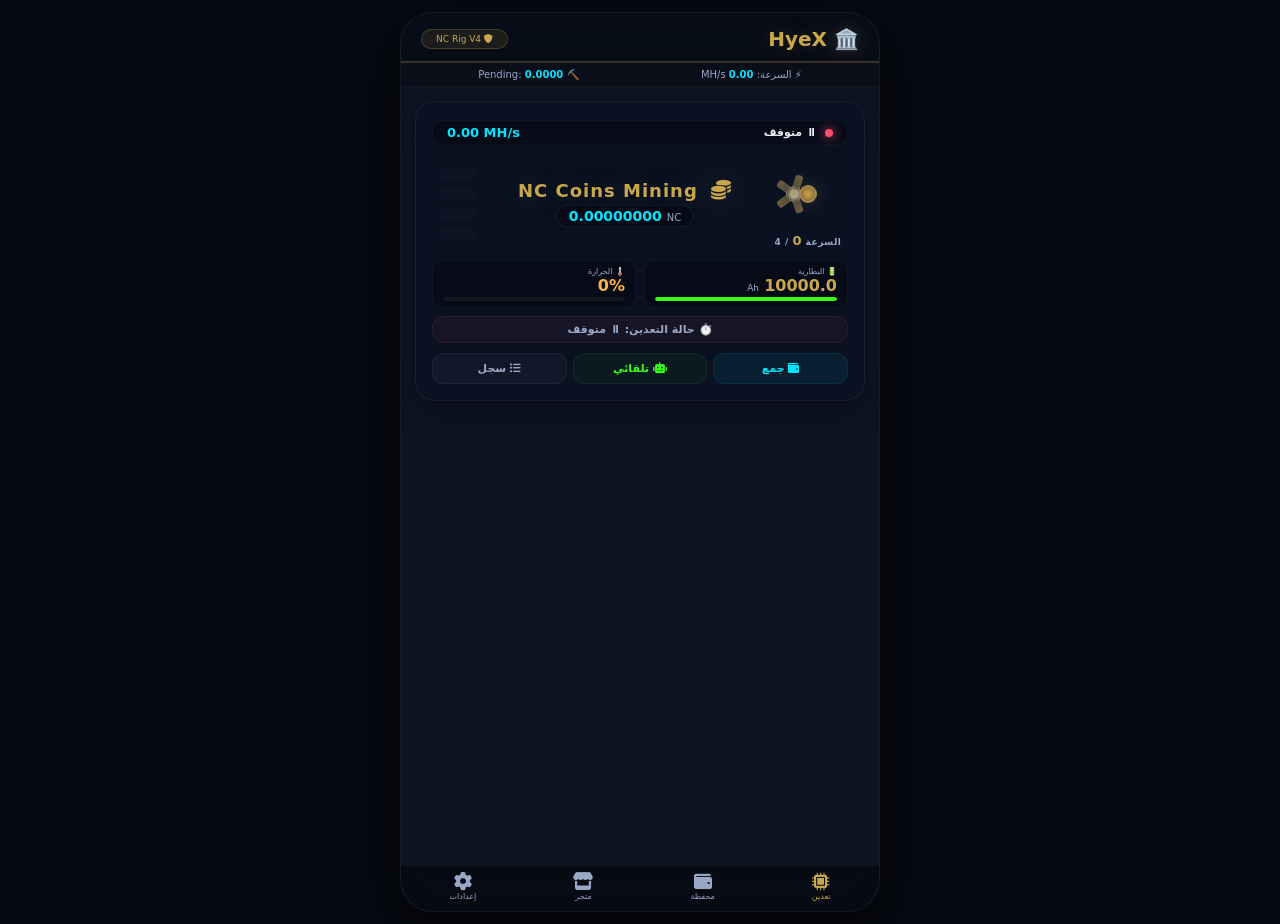
==== commit e82b1485: "Update index.html" ====
--- a/index.html
+++ b/index.html
@@ -3,36 +3,34 @@
 <head>
     <meta charset="UTF-8">
     <meta name="viewport" content="width=device-width, initial-scale=1.0, maximum-scale=1.0, user-scalable=no">
-    <title>HyeX Exchange - Rig Miner V3</title>
+    <title>HyeX - NC Mining Rig V4</title>
     <link rel="stylesheet" href="https://cdnjs.cloudflare.com/ajax/libs/font-awesome/6.0.0-beta3/css/all.min.css">
     <style>
         /* ============================================================
-               ROOT VARIABLES & RESET
-            ============================================================ */
+           ROOT
+           ============================================================ */
         :root {
             --bg-primary: #070A12;
             --bg-secondary: #0D1424;
-            --bg-card: rgba(16, 26, 46, 0.65);
-            --border-glow: rgba(201, 168, 76, 0.3);
+            --bg-card: rgba(10, 18, 34, 0.8);
+            --gold: #C9A84C;
+            --gold-dim: rgba(201, 168, 76, 0.25);
+            --cyan: #00E5FF;
+            --green: #39FF14;
+            --green-dim: rgba(57, 255, 20, 0.2);
+            --red: #FF4D6D;
+            --orange: #FFB347;
             --text-primary: #E8EDF5;
             --text-secondary: #9AA8C7;
-            --gold: #C9A84C;
-            --gold-dim: rgba(201, 168, 76, 0.2);
-            --cyan: #00E5FF;
-            --cyan-dim: rgba(0, 229, 255, 0.15);
-            --green: #7BED9F;
-            --red: #FF4D6D;
-            --orange: #FFB347;
-            --shadow-heavy: 0 20px 60px rgba(0, 0, 0, 0.8);
-            --radius-lg: 24px;
-            --radius-md: 16px;
-            --transition: 0.4s cubic-bezier(0.25, 0.46, 0.45, 0.94);
+            --shadow: 0 20px 60px rgba(0, 0, 0, 0.7);
+            --radius: 20px;
+            --transition: 0.3s cubic-bezier(0.25, 0.46, 0.45, 0.94);
         }
         * {
             margin: 0;
             padding: 0;
             box-sizing: border-box;
-            font-family: 'Segoe UI', system-ui, -apple-system, sans-serif;
+            font-family: 'Segoe UI', system-ui, sans-serif;
         }
         body {
             background: var(--bg-primary);
@@ -40,8 +38,8 @@
             justify-content: center;
             align-items: center;
             min-height: 100vh;
+            padding: 12px;
             color: var(--text-primary);
-            padding: 10px;
         }
         .app {
             max-width: 480px;
@@ -52,19 +50,16 @@
             display: flex;
             flex-direction: column;
             overflow: hidden;
-            border-radius: 28px;
-            box-shadow: var(--shadow-heavy);
+            border-radius: 32px;
+            box-shadow: var(--shadow);
             border: 1px solid rgba(255, 255, 255, 0.03);
-            position: relative;
-        }
-
-        /* ============================================================
-               HEADER
-            ============================================================ */
+        }
+
+        /* Header */
         .corp-header {
             flex-shrink: 0;
             padding: 14px 20px 10px;
-            background: rgba(7, 10, 18, 0.8);
+            background: rgba(7, 10, 18, 0.7);
             backdrop-filter: blur(8px);
             border-bottom: 2px solid var(--gold-dim);
             display: flex;
@@ -77,7 +72,6 @@
             font-weight: 800;
             color: var(--gold);
             text-shadow: 0 0 20px var(--gold-dim);
-            letter-spacing: 0.5px;
         }
         .corp-header .badge {
             background: rgba(201, 168, 76, 0.1);
@@ -86,21 +80,13 @@
             border-radius: 40px;
             font-size: 9px;
             color: var(--gold);
-            font-weight: 600;
-        }
-        .corp-header .subtitle {
-            font-size: 8px;
-            color: var(--text-secondary);
-            letter-spacing: 1px;
-        }
-
-        /* ============================================================
-               PRICE TICKER
-            ============================================================ */
+        }
+
+        /* Ticker */
         .price-ticker {
             flex-shrink: 0;
             background: rgba(0, 0, 0, 0.3);
-            padding: 5px 16px;
+            padding: 6px 16px;
             display: flex;
             justify-content: space-around;
             border-bottom: 1px solid rgba(255, 255, 255, 0.04);
@@ -110,26 +96,23 @@
         .price-ticker .value {
             color: var(--cyan);
             font-weight: 700;
-            font-variant-numeric: tabular-nums;
-        }
-
-        /* ============================================================
-               TAB CONTENT
-            ============================================================ */
+        }
+
+        /* Tab Content */
         .tab-content {
             flex: 1 1 auto;
             overflow-y: auto;
-            padding: 14px 14px 8px;
+            padding: 14px;
             display: none;
-            animation: fadeIn 0.3s ease;
+            animation: fade 0.3s ease;
         }
         .tab-content.active {
             display: block;
         }
-        @keyframes fadeIn {
+        @keyframes fade {
             from {
                 opacity: 0;
-                transform: translateY(8px);
+                transform: translateY(6px);
             }
             to {
                 opacity: 1;
@@ -139,30 +122,26 @@
         .tab-content::-webkit-scrollbar {
             width: 3px;
         }
-        .tab-content::-webkit-scrollbar-track {
-            background: transparent;
-        }
         .tab-content::-webkit-scrollbar-thumb {
             background: var(--gold);
             border-radius: 10px;
         }
 
         /* ============================================================
-               NEW ADVANCED MINING RIG
-            ============================================================ */
+           MINING RIG - RECTANGLE
+           ============================================================ */
         .mining-rig {
             background: var(--bg-card);
             backdrop-filter: blur(12px);
-            -webkit-backdrop-filter: blur(12px);
-            border-radius: var(--radius-lg);
+            border-radius: var(--radius);
             border: 1px solid rgba(255, 255, 255, 0.06);
-            box-shadow: 0 8px 32px rgba(0, 0, 0, 0.5), inset 0 1px 0 rgba(255, 255, 255, 0.05);
             padding: 18px 16px 16px;
             position: relative;
             overflow: hidden;
-            transition: all 0.5s ease;
-        }
-        /* Glow border animation */
+            box-shadow: 0 8px 32px rgba(0, 0, 0, 0.4);
+            transition: border-color 0.5s;
+        }
+        /* Glow border */
         .mining-rig::before {
             content: '';
             position: absolute;
@@ -170,11 +149,11 @@
             left: -2px;
             right: -2px;
             bottom: -2px;
-            border-radius: var(--radius-lg);
+            border-radius: var(--radius);
             background: conic-gradient(from 0deg, transparent, var(--gold-dim), transparent, var(--cyan-dim), transparent);
             z-index: -1;
-            opacity: 0.5;
-            animation: rotateGlow 8s linear infinite;
+            opacity: 0.6;
+            animation: rotateGlow 10s linear infinite;
         }
         @keyframes rotateGlow {
             0% {
@@ -185,47 +164,45 @@
             }
         }
 
-        /* Status Bar */
-        .rig-status {
+        /* Status Bar (top of rig) */
+        .rig-status-bar {
             display: flex;
             justify-content: space-between;
             align-items: center;
             margin-bottom: 14px;
             background: rgba(0, 0, 0, 0.3);
-            padding: 6px 14px;
+            padding: 4px 14px;
             border-radius: 40px;
             border: 1px solid rgba(255, 255, 255, 0.04);
         }
-        .rig-status .status-dot {
+        .rig-status-bar .status-dot {
             display: flex;
             align-items: center;
             gap: 8px;
             font-size: 11px;
             font-weight: 600;
-            color: var(--text-secondary);
-        }
-        .rig-status .status-dot .dot {
+        }
+        .rig-status-bar .status-dot .dot {
             width: 8px;
             height: 8px;
             border-radius: 50%;
-            display: inline-block;
             transition: 0.3s;
         }
-        .rig-status .status-dot .dot.online {
+        .rig-status-bar .status-dot .dot.online {
             background: var(--green);
             box-shadow: 0 0 12px var(--green);
-            animation: pulseDot 1.5s infinite;
-        }
-        .rig-status .status-dot .dot.offline {
+            animation: pulse 1.5s infinite;
+        }
+        .rig-status-bar .status-dot .dot.offline {
             background: var(--red);
             box-shadow: 0 0 12px var(--red);
         }
-        .rig-status .status-dot .dot.cooling {
+        .rig-status-bar .status-dot .dot.cooling {
             background: var(--cyan);
             box-shadow: 0 0 12px var(--cyan);
-            animation: pulseDot 0.8s infinite;
-        }
-        @keyframes pulseDot {
+            animation: pulse 0.8s infinite;
+        }
+        @keyframes pulse {
             0%,
             100% {
                 opacity: 1;
@@ -236,81 +213,33 @@
                 transform: scale(0.8);
             }
         }
-        .rig-status .hash-rate {
-            font-size: 14px;
+        .rig-status-bar .hash-rate {
+            font-size: 13px;
             font-weight: 700;
             color: var(--cyan);
-            text-shadow: 0 0 20px var(--cyan-dim);
-            font-variant-numeric: tabular-nums;
-            letter-spacing: 0.5px;
             direction: ltr;
         }
 
-        /* Main Display (Gauges + Fan) */
-        .rig-main {
+        /* Main Layout: Left (Fan) | Center (Text) | Right (LEDs) */
+        .rig-main-layout {
             display: flex;
             align-items: center;
             justify-content: space-between;
-            gap: 8px;
-            margin: 6px 0 12px;
-        }
-
-        /* SVG Gauges */
-        .gauge-container {
-            flex-shrink: 0;
-            width: 80px;
-            height: 80px;
-            position: relative;
-        }
-        .gauge-container svg {
-            transform: rotate(-90deg);
-        }
-        .gauge-container .gauge-bg {
-            fill: none;
-            stroke: rgba(255, 255, 255, 0.06);
-            stroke-width: 6;
-        }
-        .gauge-container .gauge-fill {
-            fill: none;
-            stroke-width: 6;
-            stroke-linecap: round;
-            transition: stroke-dashoffset 0.6s ease, stroke 0.6s ease;
-        }
-        .gauge-container .gauge-label {
-            position: absolute;
-            top: 50%;
-            left: 50%;
-            transform: translate(-50%, -50%);
-            font-size: 8px;
-            font-weight: 700;
-            color: var(--text-secondary);
-            text-align: center;
-            line-height: 1.2;
-        }
-        .gauge-container .gauge-label .big {
-            font-size: 14px;
-            font-weight: 800;
-            display: block;
-            color: var(--text-primary);
-        }
-        .gauge-container .gauge-label .big.heat-val {
-            color: var(--orange);
-        }
-        .gauge-container .gauge-label .big.bat-val {
-            color: var(--green);
-        }
-
-        /* Fan Center */
-        .fan-center {
-            flex: 1;
+            gap: 10px;
+            margin: 4px 0 10px;
+        }
+
+        /* --- LEFT: FAN --- */
+        .rig-fan-wrapper {
+            flex: 0 0 80px;
             display: flex;
             flex-direction: column;
             align-items: center;
             cursor: pointer;
         }
         .fan-blades {
-            width: 90px;
-            height: 90px;
+            width: 70px;
+            height: 70px;
             position: relative;
             transition: 0.3s;
         }
@@ -318,15 +247,14 @@
             position: absolute;
             top: 50%;
             left: 50%;
-            width: 35px;
-            height: 12px;
-            background: linear-gradient(90deg, rgba(255, 255, 255, 0.1), rgba(201, 168, 76, 0.6));
+            width: 28px;
+            height: 8px;
+            background: linear-gradient(90deg, rgba(255, 255, 255, 0.15), rgba(201, 168, 76, 0.5));
             border-radius: 20px;
             transform-origin: 0% 50%;
-            transform: translate(-50%, -50%) rotate(var(--deg)) translateX(-10px);
-            box-shadow: 0 0 8px rgba(201, 168, 76, 0.2);
-            border: 1px solid rgba(255, 255, 255, 0.08);
-            transition: background 0.3s, box-shadow 0.3s;
+            transform: translate(-50%, -50%) rotate(var(--deg)) translateX(-8px);
+            border: 1px solid rgba(255, 255, 255, 0.05);
+            transition: background 0.3s;
         }
         .fan-blades .blade:nth-child(1) {
             --deg: 0deg;
@@ -347,26 +275,30 @@
             position: absolute;
             top: 50%;
             left: 50%;
-            width: 22px;
-            height: 22px;
+            width: 18px;
+            height: 18px;
             background: radial-gradient(circle, var(--gold), #7a5d2e);
             border-radius: 50%;
             transform: translate(-50%, -50%);
             box-shadow: 0 0 20px var(--gold-dim);
-            border: 2px solid rgba(255, 255, 255, 0.2);
+            border: 2px solid rgba(255, 255, 255, 0.15);
             z-index: 5;
         }
-        .fan-blades.spinning {
+        /* Fan animations */
+        .fan-blades.spin1 {
+            animation: spinFan 1.2s linear infinite;
+        }
+        .fan-blades.spin2 {
             animation: spinFan 0.8s linear infinite;
         }
-        .fan-blades.spinning-fast {
-            animation: spinFan 0.4s linear infinite;
-        }
-        .fan-blades.spinning-max {
-            animation: spinFan 0.2s linear infinite;
+        .fan-blades.spin3 {
+            animation: spinFan 0.5s linear infinite;
+        }
+        .fan-blades.spin4 {
+            animation: spinFan 0.25s linear infinite;
         }
         .fan-blades.overheat {
-            animation: shakeFan 0.15s ease-in-out infinite alternate;
+            animation: shake 0.15s ease-in-out infinite alternate;
         }
         @keyframes spinFan {
             0% {
@@ -376,178 +308,259 @@
                 transform: rotate(360deg);
             }
         }
-        @keyframes shakeFan {
+        @keyframes shake {
             0% {
-                transform: rotate(-5deg);
+                transform: rotate(-6deg);
             }
             100% {
-                transform: rotate(5deg);
-            }
-        }
-
-        .fan-speed-label {
+                transform: rotate(6deg);
+            }
+        }
+
+        .rig-fan-wrapper .fan-label {
+            font-size: 9px;
+            color: var(--text-secondary);
             margin-top: 4px;
+            font-weight: 600;
+            letter-spacing: 0.5px;
+        }
+        .rig-fan-wrapper .fan-label span {
+            color: var(--gold);
+            font-size: 13px;
+        }
+
+        /* --- CENTER: NC Coins Mining --- */
+        .rig-center {
+            flex: 1;
+            text-align: center;
+            padding: 0 4px;
+        }
+        .rig-center .main-title {
+            font-size: 18px;
+            font-weight: 900;
+            color: var(--gold);
+            text-shadow: 0 0 30px var(--gold-dim);
+            letter-spacing: 1px;
+            line-height: 1.1;
+        }
+        .rig-center .main-title i {
+            font-size: 20px;
+            margin-left: 6px;
+        }
+        .rig-center .pending-display {
+            margin-top: 4px;
+            font-size: 14px;
+            font-weight: 700;
+            color: var(--cyan);
+            direction: ltr;
+            background: rgba(0, 0, 0, 0.3);
+            padding: 2px 12px;
+            border-radius: 30px;
+            display: inline-block;
+            border: 1px solid rgba(0, 229, 255, 0.1);
+        }
+        .rig-center .pending-display small {
             font-size: 10px;
             color: var(--text-secondary);
-            font-weight: 600;
-            letter-spacing: 1px;
-        }
-        .fan-speed-label span {
-            color: var(--gold);
-            font-size: 14px;
-        }
-        .fan-center .click-hint {
+            font-weight: 400;
+        }
+
+        /* --- RIGHT: 4 LED Buttons --- */
+        .rig-leds-wrapper {
+            flex: 0 0 50px;
+            display: flex;
+            flex-direction: column;
+            gap: 8px;
+            align-items: center;
+            justify-content: center;
+        }
+        .led-btn {
+            width: 36px;
+            height: 12px;
+            border-radius: 20px;
+            background: rgba(255, 255, 255, 0.04);
+            border: 1px solid rgba(255, 255, 255, 0.06);
+            transition: 0.3s;
+            position: relative;
+            cursor: default;
+        }
+        .led-btn.active {
+            background: var(--green);
+            border-color: var(--green);
+            box-shadow: 0 0 16px var(--green-dim);
+            animation: blinkGreen 0.8s ease-in-out infinite alternate;
+        }
+        .led-btn.active.high {
+            background: var(--orange);
+            border-color: var(--orange);
+            box-shadow: 0 0 16px rgba(255, 180, 50, 0.3);
+            animation: blinkOrange 0.6s ease-in-out infinite alternate;
+        }
+        .led-btn.active.max {
+            background: var(--red);
+            border-color: var(--red);
+            box-shadow: 0 0 16px rgba(255, 77, 109, 0.4);
+            animation: blinkRed 0.4s ease-in-out infinite alternate;
+        }
+        .led-btn.off {
+            opacity: 0.3;
+        }
+        @keyframes blinkGreen {
+            0% {
+                opacity: 0.5;
+                box-shadow: 0 0 4px var(--green-dim);
+            }
+            100% {
+                opacity: 1;
+                box-shadow: 0 0 20px var(--green);
+            }
+        }
+        @keyframes blinkOrange {
+            0% {
+                opacity: 0.6;
+                box-shadow: 0 0 4px rgba(255, 180, 50, 0.2);
+            }
+            100% {
+                opacity: 1;
+                box-shadow: 0 0 20px var(--orange);
+            }
+        }
+        @keyframes blinkRed {
+            0% {
+                opacity: 0.5;
+                box-shadow: 0 0 4px rgba(255, 77, 109, 0.2);
+            }
+            100% {
+                opacity: 1;
+                box-shadow: 0 0 25px var(--red);
+            }
+        }
+
+        /* --- Bottom stats (Battery, Heat, Timers) --- */
+        .rig-stats-grid {
+            display: grid;
+            grid-template-columns: 1fr 1fr;
+            gap: 8px;
+            margin-top: 12px;
+        }
+        .stat-box {
+            background: rgba(0, 0, 0, 0.3);
+            border-radius: 12px;
+            padding: 6px 10px;
+            border: 1px solid rgba(255, 255, 255, 0.04);
+        }
+        .stat-box .label {
             font-size: 8px;
             color: var(--text-secondary);
-            opacity: 0.6;
-            margin-top: 2px;
-        }
-
-        /* Speed LEDs (Shift indicators) */
-        .rig-speed-leds {
-            display: flex;
-            gap: 6px;
-            justify-content: center;
-            margin: 8px 0 12px;
-        }
-        .rig-speed-leds .led {
-            width: 28px;
-            height: 6px;
-            border-radius: 4px;
-            background: rgba(255, 255, 255, 0.05);
-            border: 1px solid rgba(255, 255, 255, 0.05);
-            transition: 0.3s;
-        }
-        .rig-speed-leds .led.active {
-            background: var(--gold);
-            box-shadow: 0 0 16px var(--gold-dim);
-            border-color: var(--gold);
-        }
-        .rig-speed-leds .led.active.high {
-            background: var(--orange);
-            box-shadow: 0 0 16px rgba(255, 180, 50, 0.4);
-            border-color: var(--orange);
-        }
-        .rig-speed-leds .led.active.max {
-            background: var(--red);
-            box-shadow: 0 0 16px rgba(255, 77, 109, 0.5);
-            border-color: var(--red);
-        }
-        .rig-speed-leds .led.off {
-            opacity: 0.3;
-        }
-
-        /* Pending Display */
-        .rig-pending-area {
-            display: flex;
-            justify-content: space-between;
-            align-items: center;
-            background: rgba(0, 0, 0, 0.4);
-            border-radius: var(--radius-md);
-            padding: 8px 16px;
-            border: 1px solid rgba(255, 255, 255, 0.04);
-            margin-top: 4px;
-        }
-        .rig-pending-area .label {
-            font-size: 10px;
-            color: var(--text-secondary);
-        }
-        .rig-pending-area .value {
+            display: block;
+        }
+        .stat-box .value {
             font-size: 16px;
-            font-weight: 700;
+            font-weight: 800;
+            font-variant-numeric: tabular-nums;
+            direction: ltr;
+        }
+        .stat-box .value.gold {
             color: var(--gold);
-            text-shadow: 0 0 20px var(--gold-dim);
-            direction: ltr;
-        }
-        .rig-pending-area .sub-value {
-            font-size: 11px;
+        }
+        .stat-box .value.green {
+            color: var(--green);
+        }
+        .stat-box .value.cyan {
+            color: var(--cyan);
+        }
+        .stat-box .value.red {
+            color: var(--red);
+        }
+        .stat-box .value.orange {
+            color: var(--orange);
+        }
+        .stat-box .sub {
+            font-size: 9px;
             color: var(--text-secondary);
             font-weight: 400;
         }
-
-        /* Profit Grid */
-        .profit-grid {
-            display: grid;
-            grid-template-columns: 1fr 1fr 1fr 1fr;
-            gap: 4px;
+        .stat-box .bar-track {
+            width: 100%;
+            height: 4px;
+            background: rgba(255, 255, 255, 0.05);
+            border-radius: 10px;
+            overflow: hidden;
+            margin-top: 2px;
+        }
+        .stat-box .bar-track .bar-fill {
+            height: 100%;
+            border-radius: 10px;
+            transition: width 0.5s ease;
+        }
+
+        /* Timer warning */
+        .timer-warning {
+            grid-column: span 2;
+            text-align: center;
+            background: rgba(255, 77, 109, 0.05);
+            border-radius: 12px;
+            padding: 6px;
+            border: 1px solid rgba(255, 77, 109, 0.1);
+            font-size: 11px;
+            font-weight: 600;
+            color: var(--text-secondary);
+        }
+        .timer-warning span {
+            color: var(--orange);
+            font-weight: 800;
+        }
+        .timer-warning .danger {
+            color: var(--red);
+        }
+
+        /* Action Bar */
+        .action-bar {
+            display: flex;
+            gap: 6px;
             margin-top: 10px;
-        }
-        .profit-grid .p-item {
-            background: rgba(0, 0, 0, 0.25);
-            border-radius: 10px;
-            padding: 4px 2px;
-            text-align: center;
-            border: 1px solid rgba(255, 255, 255, 0.03);
-        }
-        .profit-grid .p-item .p-label {
-            font-size: 7px;
-            color: var(--text-secondary);
-            display: block;
-        }
-        .profit-grid .p-item .p-value {
-            font-size: 11px;
-            font-weight: 700;
-            color: var(--green);
-            font-variant-numeric: tabular-nums;
-        }
-
-        /* ============================================================
-               ACTION BAR
-            ============================================================ */
-        .action-bar {
-            flex-shrink: 0;
-            display: flex;
-            gap: 6px;
-            padding: 8px 0;
-            margin-top: 8px;
         }
         .action-bar .btn {
             flex: 1;
             padding: 8px 4px;
+            border-radius: 12px;
             border: 1px solid rgba(255, 255, 255, 0.06);
-            border-radius: var(--radius-md);
             background: rgba(0, 0, 0, 0.3);
             color: var(--text-secondary);
             font-weight: 600;
             font-size: 11px;
             cursor: pointer;
             transition: 0.2s;
-            backdrop-filter: blur(4px);
-            display: flex;
-            align-items: center;
-            justify-content: center;
-            gap: 6px;
+            text-align: center;
         }
         .action-bar .btn:active {
             transform: scale(0.94);
         }
         .action-bar .btn-collect {
-            background: rgba(0, 229, 255, 0.08);
+            background: rgba(0, 229, 255, 0.06);
             color: var(--cyan);
-            border-color: var(--cyan-dim);
+            border-color: rgba(0, 229, 255, 0.1);
         }
         .action-bar .btn-auto {
-            background: rgba(123, 237, 159, 0.06);
+            background: rgba(57, 255, 20, 0.04);
             color: var(--green);
-            border-color: rgba(123, 237, 159, 0.15);
+            border-color: rgba(57, 255, 20, 0.08);
         }
         .action-bar .btn-auto.active {
-            background: rgba(255, 180, 50, 0.15);
+            background: rgba(255, 180, 50, 0.1);
             color: var(--orange);
-            border-color: rgba(255, 180, 50, 0.3);
+            border-color: rgba(255, 180, 50, 0.2);
         }
         .action-bar .btn-log {
             background: rgba(255, 255, 255, 0.03);
         }
 
-        /* ============================================================
-               LOG
-            ============================================================ */
+        /* Log */
         .log-container {
-            max-height: 70px;
+            max-height: 60px;
             overflow-y: auto;
             background: rgba(0, 0, 0, 0.3);
-            border-radius: var(--radius-md);
+            border-radius: 12px;
             padding: 4px 10px;
             border: 1px solid rgba(255, 255, 255, 0.04);
             margin-top: 6px;
@@ -557,31 +570,18 @@
             display: flex;
             justify-content: space-between;
             padding: 2px 0;
-            border-bottom: 1px solid rgba(255, 255, 255, 0.04);
+            border-bottom: 1px solid rgba(255, 255, 255, 0.03);
             color: var(--text-secondary);
         }
-        .log-container .log-item .time {
-            color: var(--text-muted);
-        }
-
-        /* ============================================================
-               WALLET / SHOP / SETTINGS (Brief)
-            ============================================================ */
+
+        /* Wallet / Shop / Settings (brief) */
         .card {
             background: var(--bg-card);
             backdrop-filter: blur(8px);
-            border-radius: var(--radius-md);
+            border-radius: 16px;
             border: 1px solid rgba(255, 255, 255, 0.04);
             padding: 14px;
             margin-bottom: 10px;
-        }
-        .card-title {
-            font-size: 13px;
-            font-weight: 700;
-            color: var(--text-primary);
-            margin-bottom: 10px;
-            display: flex;
-            justify-content: space-between;
         }
         .wallet-grid {
             display: grid;
@@ -589,20 +589,14 @@
             gap: 8px;
         }
         .wallet-item {
-            background: rgba(0, 0, 0, 0.25);
+            background: rgba(0, 0, 0, 0.2);
             border-radius: 12px;
             padding: 10px;
             text-align: center;
-            border: 1px solid rgba(255, 255, 255, 0.04);
-        }
-        .wallet-item .symbol {
+        }
+        .wallet-item .balance {
+            font-size: 16px;
             font-weight: 700;
-            color: var(--gold);
-        }
-        .wallet-item .balance {
-            font-weight: 700;
-            font-size: 16px;
-            margin-top: 2px;
         }
         .wallet-item .balance.nc {
             color: var(--cyan);
@@ -611,7 +605,6 @@
             color: var(--green);
         }
 
-        /* Shop */
         .shop-category-tabs {
             display: flex;
             gap: 4px;
@@ -628,8 +621,6 @@
             font-size: 9px;
             cursor: pointer;
             font-weight: 600;
-            transition: 0.2s;
-            min-width: 50px;
             text-align: center;
         }
         .shop-category-tabs .tab-btn.active {
@@ -641,7 +632,7 @@
             display: grid;
             grid-template-columns: 1fr 1fr;
             gap: 6px;
-            max-height: 280px;
+            max-height: 240px;
             overflow-y: auto;
         }
         .shop-item-card {
@@ -671,9 +662,9 @@
             font-size: 9px;
             font-weight: 700;
             cursor: pointer;
-            background: rgba(123, 237, 159, 0.1);
+            background: rgba(57, 255, 20, 0.1);
             color: var(--green);
-            border: 1px solid rgba(123, 237, 159, 0.2);
+            border: 1px solid rgba(57, 255, 20, 0.15);
             width: 100%;
         }
         .shop-item-card .btn:disabled {
@@ -681,7 +672,6 @@
             cursor: not-allowed;
         }
 
-        /* Settings */
         .settings-item {
             display: flex;
             justify-content: space-between;
@@ -734,14 +724,7 @@
             font-weight: 700;
             font-size: 11px;
         }
-        .profile-trigger img {
-            width: 20px;
-            height: 20px;
-            border-radius: 50%;
-            object-fit: cover;
-        }
-
-        /* Bottom Nav */
+
         .bottom-nav {
             flex-shrink: 0;
             background: rgba(7, 10, 18, 0.9);
@@ -759,7 +742,6 @@
             font-size: 8px;
             cursor: pointer;
             transition: 0.2s;
-            padding: 0 6px;
         }
         .bottom-nav .nav-item i {
             font-size: 18px;
@@ -769,7 +751,6 @@
             color: var(--gold);
         }
 
-        /* Profile Slide */
         .profile-slide {
             position: fixed;
             top: 0;
@@ -810,7 +791,6 @@
         }
         .profile-slide .header h2 {
             color: var(--gold);
-            font-size: 18px;
         }
         .profile-slide .header .close-btn {
             background: none;
@@ -845,7 +825,6 @@
             cursor: pointer;
         }
 
-        /* Scrollbar global */
         ::-webkit-scrollbar {
             width: 3px;
         }
@@ -856,29 +835,6 @@
             background: var(--gold);
             border-radius: 10px;
         }
-
-        /* Responsive */
-        @media (max-width: 420px) {
-            .fan-blades {
-                width: 70px;
-                height: 70px;
-            }
-            .fan-blades .blade {
-                width: 25px;
-                height: 8px;
-            }
-            .fan-blades .center-hub {
-                width: 16px;
-                height: 16px;
-            }
-            .gauge-container {
-                width: 60px;
-                height: 60px;
-            }
-            .rig-status .hash-rate {
-                font-size: 11px;
-            }
-        }
     </style>
 </head>
 <body>
@@ -887,49 +843,33 @@
 
         <!-- HEADER -->
         <div class="corp-header">
-            <div>
-                <h1>🏛️ HyeX</h1>
-                <div class="subtitle">Rig Miner v3.0 | محاكاة متطورة</div>
-            </div>
-            <div class="badge"><i class="fas fa-shield-alt"></i> v28</div>
+            <h1>🏛️ HyeX</h1>
+            <div class="badge"><i class="fas fa-shield-alt"></i> NC Rig V4</div>
         </div>
 
         <!-- TICKER -->
         <div class="price-ticker">
-            <span>⛏️ NC/s: <span class="value" id="tickerNC">0.0000</span></span>
-            <span>⚡ MH/s: <span class="value" id="tickerMH">0.00</span></span>
+            <span>⚡ السرعة: <span class="value" id="tickerMH">0.00</span> MH/s</span>
+            <span>⛏️ Pending: <span class="value" id="tickerPending">0.0000</span></span>
         </div>
 
-        <!-- TAB: MINING (NEW DESIGN) -->
+        <!-- TAB: MINING -->
         <div id="tab-mining" class="tab-content active">
             <div class="mining-rig" id="rigContainer">
 
                 <!-- Status Bar -->
-                <div class="rig-status">
+                <div class="rig-status-bar">
                     <div class="status-dot">
                         <span class="dot online" id="statusDot"></span>
-                        <span id="statusText">Online</span>
+                        <span id="statusText">تشغيل</span>
                     </div>
                     <div class="hash-rate" id="hashRateDisplay">0.00 MH/s</div>
                 </div>
 
-                <!-- Main Display -->
-                <div class="rig-main">
-                    <!-- Heat Gauge -->
-                    <div class="gauge-container">
-                        <svg viewBox="0 0 100 100">
-                            <circle class="gauge-bg" cx="50" cy="50" r="40" />
-                            <circle class="gauge-fill" id="heatGauge" cx="50" cy="50" r="40"
-                            stroke="#FF4D6D" stroke-dasharray="251.2" stroke-dashoffset="251.2" />
-                        </svg>
-                        <div class="gauge-label">
-                            <span class="big heat-val" id="heatPercent">0%</span>
-                            🌡️
-                        </div>
-                    </div>
-
-                    <!-- Fan -->
-                    <div class="fan-center" id="fanClickArea">
+                <!-- MAIN LAYOUT: FAN | CENTER | LEDS -->
+                <div class="rig-main-layout">
+                    <!-- LEFT: Fan -->
+                    <div class="rig-fan-wrapper" id="fanClickArea">
                         <div class="fan-blades" id="fanBlades">
                             <div class="blade"></div>
                             <div class="blade"></div>
@@ -938,45 +878,47 @@
                             <div class="blade"></div>
                             <div class="center-hub"></div>
                         </div>
-                        <div class="fan-speed-label">السرعة: <span id="fanSpeedDisplay">1</span> / 4</div>
-                        <div class="click-hint"><i class="fas fa-mouse-pointer"></i> اضغط لتغيير السرعة</div>
+                        <div class="fan-label">السرعة <span id="fanSpeedDisplay">1</span> / 4</div>
                     </div>
 
-                    <!-- Battery Gauge -->
-                    <div class="gauge-container">
-                        <svg viewBox="0 0 100 100">
-                            <circle class="gauge-bg" cx="50" cy="50" r="40" />
-                            <circle class="gauge-fill" id="batteryGauge" cx="50" cy="50" r="40"
-                            stroke="#7BED9F" stroke-dasharray="251.2" stroke-dashoffset="0" />
-                        </svg>
-                        <div class="gauge-label">
-                            <span class="big bat-val" id="batteryPercent">100%</span>
-                            🔋
+                    <!-- CENTER: NC Coins Mining -->
+                    <div class="rig-center">
+                        <div class="main-title">
+                            <i class="fas fa-coins"></i> NC Coins Mining
+                        </div>
+                        <div class="pending-display">
+                            <span id="pendingNC">0.00000000</span> <small>NC</small>
                         </div>
                     </div>
+
+                    <!-- RIGHT: 4 LED Buttons -->
+                    <div class="rig-leds-wrapper" id="ledsWrapper">
+                        <div class="led-btn" data-idx="0" id="led0"></div>
+                        <div class="led-btn" data-idx="1" id="led1"></div>
+                        <div class="led-btn" data-idx="2" id="led2"></div>
+                        <div class="led-btn" data-idx="3" id="led3"></div>
+                    </div>
                 </div>
 
-                <!-- Speed LEDs -->
-                <div class="rig-speed-leds" id="speedLEDs">
-                    <div class="led" data-idx="0"></div>
-                    <div class="led" data-idx="1"></div>
-                    <div class="led" data-idx="2"></div>
-                    <div class="led" data-idx="3"></div>
-                </div>
-
-                <!-- Pending -->
-                <div class="rig-pending-area">
-                    <span class="label">🪙 العالق (Pending NC)</span>
-                    <span class="value" id="pendingNC">0.00000000</span>
-                    <span class="sub-value">≈ <span id="pendingCashEst">0.00</span> Cash</span>
-                </div>
-
-                <!-- Profit Grid -->
-                <div class="profit-grid">
-                    <div class="p-item"><span class="p-label">⏱️ ساعة</span><span class="p-value" id="profitHour">0.00</span></div>
-                    <div class="p-item"><span class="p-label">📅 يوم</span><span class="p-value" id="profitDay">0.00</span></div>
-                    <div class="p-item"><span class="p-label">🗓️ شهر</span><span class="p-value" id="profitMonth">0.00</span></div>
-                    <div class="p-item"><span class="p-label">📆 سنة</span><span class="p-value" id="profitYear">0.00</span></div>
+                <!-- STATS GRID -->
+                <div class="rig-stats-grid">
+                    <div class="stat-box">
+                        <span class="label">🔋 البطارية</span>
+                        <span class="value gold" id="batteryDisplay">10000</span>
+                        <span class="sub">Ah</span>
+                        <div class="bar-track"><div class="bar-fill" id="batteryBar" style="width:100%;background:var(--green);"></div></div>
+                    </div>
+                    <div class="stat-box">
+                        <span class="label">🌡️ الحرارة</span>
+                        <span class="value orange" id="heatDisplay">0%</span>
+                        <div class="bar-track"><div class="bar-fill" id="heatBar" style="width:0%;background:var(--cyan);"></div></div>
+                    </div>
+
+                    <!-- Timer: Overheat / Cooldown -->
+                    <div class="timer-warning" id="timerDisplay">
+                        ⏱️ حالة التعدين: <span id="miningStatusText" style="color:var(--green);">مستقر</span>
+                        <span id="timerCountdown" style="display:none; font-weight:800; color:var(--orange);">--:--</span>
+                    </div>
                 </div>
 
                 <!-- Action Bar -->
@@ -987,9 +929,9 @@
                 </div>
 
                 <!-- Log -->
-                <div id="logContainer" style="display:none; margin-top: 6px;">
+                <div id="logContainer" style="display:none; margin-top:6px;">
                     <div class="log-container" id="logList">
-                        <div class="log-item" style="color:var(--text-muted);text-align:center;justify-content:center;">لا توجد عمليات</div>
+                        <div class="log-item" style="justify-content:center;color:var(--text-muted);">لا توجد عمليات</div>
                     </div>
                 </div>
             </div>
@@ -998,66 +940,39 @@
         <!-- TAB: WALLET -->
         <div id="tab-wallet" class="tab-content">
             <div class="card">
-                <div class="card-title">💰 الأرصدة <i class="fas fa-chevron-left text-gold"></i></div>
                 <div class="wallet-grid">
-                    <div class="wallet-item"><div class="symbol">NC</div><div class="balance nc" id="balNC">0.00</div></div>
-                    <div class="wallet-item"><div class="symbol">Cash</div><div class="balance cash" id="balCash">0.00</div></div>
+                    <div class="wallet-item"><div>NC</div><div class="balance nc" id="balNC">0.00</div></div>
+                    <div class="wallet-item"><div>Cash</div><div class="balance cash" id="balCash">0.00</div></div>
                 </div>
             </div>
-            <div class="card" style="text-align:center;font-size:10px;color:var(--text-secondary);">🔒 جميع الأرصدة مشفرة (محاكاة ترفيهية)</div>
+            <div style="text-align:center;font-size:10px;color:var(--text-secondary);">🔒 محاكاة ترفيهية</div>
         </div>
 
-        <!-- TAB: SHOP -->
+        <!-- TAB: SHOP (مختصر) -->
         <div id="tab-shop" class="tab-content">
             <div class="card">
-                <div class="card-title">🛒 المتجر الرسمي <span style="font-size:10px;color:var(--cyan);" id="shopCount">0</span></div>
-                <div style="display:flex;gap:6px;margin-bottom:8px;flex-wrap:wrap;">
-                    <div class="shop-stats" style="display:flex;gap:6px;width:100%;">
-                        <div style="flex:1;background:rgba(0,0,0,0.2);border-radius:10px;padding:4px;text-align:center;"><span style="font-size:7px;color:var(--text-secondary);">💰 الرصيد</span><br><span style="font-weight:700;color:var(--gold);" id="shopBalance">0.00</span></div>
-                        <div style="flex:1;background:rgba(0,0,0,0.2);border-radius:10px;padding:4px;text-align:center;"><span style="font-size:7px;color:var(--text-secondary);">📦 الأجهزة</span><br><span style="font-weight:700;color:var(--cyan);" id="shopDevices">0</span></div>
-                        <div style="flex:1;background:rgba(0,0,0,0.2);border-radius:10px;padding:4px;text-align:center;"><span style="font-size:7px;color:var(--text-secondary);">⚡ الطاقة</span><br><span style="font-weight:700;color:var(--orange);" id="shopPower">0</span></div>
-                    </div>
+                <div style="display:flex;justify-content:space-between;font-weight:700;margin-bottom:8px;">🛒 المتجر <span style="color:var(--gold);" id="shopBalance">0.00 NC</span></div>
+                <div class="shop-category-tabs">
+                    <button class="tab-btn active" data-cat="upgrades">🔧 ترقيات</button>
+                    <button class="tab-btn" data-cat="boosters">⚡ تسريعات</button>
                 </div>
-                <div class="shop-category-tabs">
-                    <button class="tab-btn active" data-cat="miners">⛏️ أجهزة</button>
-                    <button class="tab-btn" data-cat="boosters">⚡ تسريعات</button>
-                    <button class="tab-btn" data-cat="upgrades">🔧 ترقيات</button>
-                    <button class="tab-btn" data-cat="specials">🎁 عروض</button>
-                </div>
-                <div class="shop-category-content active" id="shop-miners"><div class="shop-grid" id="minersGrid"></div></div>
+                <div class="shop-category-content active" id="shop-upgrades"><div class="shop-grid" id="upgradesGrid"></div></div>
                 <div class="shop-category-content" id="shop-boosters"><div class="shop-grid" id="boostersGrid"></div></div>
-                <div class="shop-category-content" id="shop-upgrades"><div class="shop-grid" id="upgradesGrid"></div></div>
-                <div class="shop-category-content" id="shop-specials"><div class="shop-grid" id="specialsGrid"></div></div>
             </div>
         </div>
 
         <!-- TAB: SETTINGS -->
         <div id="tab-settings" class="tab-content">
             <div class="card">
-                <div class="card-title">⚙️ الإعدادات</div>
-                <div class="settings-item">
-                    <span>👤 الملف الشخصي</span>
-                    <div class="profile-trigger" onclick="toggleProfile()">
-                        <i class="fas fa-user" id="settingsProfileIcon"></i>
-                        <img id="settingsProfileImage" style="display:none;" alt="">
-                        <span id="settingsProfileName">مستخدم</span>
-                    </div>
+                <div class="settings-item"><span>👤 الملف</span>
+                    <div class="profile-trigger" onclick="toggleProfile()"><i class="fas fa-user"></i> <span id="settingsProfileName">مستخدم</span></div>
                 </div>
                 <div class="settings-item"><span>🌓 المظهر</span>
-                    <div style="display:flex;gap:6px;">
-                        <button id="themeDarkBtn" style="padding:2px 12px;border-radius:30px;border:1px solid var(--gold);background:transparent;color:var(--gold);font-size:10px;cursor:pointer;">داكن</button>
-                        <button id="themeLightBtn" style="padding:2px 12px;border-radius:30px;border:1px solid rgba(255,255,255,0.1);background:transparent;color:var(--text-secondary);font-size:10px;cursor:pointer;">فاتح</button>
-                    </div>
+                    <div><button id="themeDarkBtn" style="padding:2px 12px;border-radius:30px;border:1px solid var(--gold);background:transparent;color:var(--gold);font-size:10px;cursor:pointer;">داكن</button>
+                        <button id="themeLightBtn" style="padding:2px 12px;border-radius:30px;border:1px solid rgba(255,255,255,0.1);background:transparent;color:var(--text-secondary);font-size:10px;cursor:pointer;">فاتح</button></div>
                 </div>
-                <div class="settings-item"><span>🌐 اللغة</span>
-                    <select id="langSelect" style="background:rgba(0,0,0,0.3);border:1px solid rgba(255,255,255,0.06);color:var(--text-primary);padding:4px 8px;border-radius:8px;font-size:12px;">
-                        <option value="ar">العربية</option>
-                        <option value="en">English</option>
-                    </select>
-                </div>
-                <div class="settings-item"><span>🔊 مؤثرات صوتية</span> <label class="switch"><input type="checkbox" id="soundToggle" checked><span class="slider"></span></label></div>
-                <div class="settings-item"><span>📳 الاهتزاز</span> <label class="switch"><input type="checkbox" id="vibeToggle" checked><span class="slider"></span></label></div>
-                <div class="settings-item"><span>🔄 إعادة تعيين</span> <button id="resetBtn" style="background:rgba(255,77,109,0.1);border:1px solid rgba(255,77,109,0.2);color:var(--red);padding:2px 16px;border-radius:30px;cursor:pointer;font-size:10px;">إعادة تعيين</button></div>
+                <div class="settings-item"><span>🔊 صوت</span> <label class="switch"><input type="checkbox" id="soundToggle" checked><span class="slider"></span></label></div>
+                <div class="settings-item"><span>🔄 إعادة تعيين</span> <button id="resetBtn" style="background:rgba(255,77,109,0.1);border:1px solid rgba(255,77,109,0.2);color:var(--red);padding:2px 16px;border-radius:30px;cursor:pointer;font-size:10px;">إعادة</button></div>
             </div>
         </div>
 
@@ -1070,84 +985,62 @@
         </div>
     </div>
 
-    <!-- PROFILE SLIDE -->
+    <!-- PROFILE SLIDE (مختصر) -->
     <div class="profile-overlay" id="profileOverlay" onclick="toggleProfile()"></div>
     <div class="profile-slide" id="profileSlide">
         <div class="header"><h2>👤 ملفي</h2><button class="close-btn" onclick="toggleProfile()"><i class="fas fa-times"></i></button></div>
         <div class="body">
-            <div style="text-align:center;margin-bottom:12px;">
-                <div style="width:80px;height:80px;border-radius:50%;background:rgba(201,168,76,0.1);border:3px solid var(--gold);margin:0 auto;display:flex;align-items:center;justify-content:center;font-size:36px;color:var(--gold);cursor:pointer;position:relative;" onclick="document.getElementById('profileUpload').click()">
-                    <i class="fas fa-user" id="modalProfileIcon"></i>
-                    <img id="modalProfileImage" style="display:none;width:100%;height:100%;border-radius:50%;object-fit:cover;" alt="">
-                    <input type="file" id="profileUpload" accept="image/*" style="display:none;" onchange="uploadProfileImage(event)">
-                </div>
-            </div>
-            <input type="text" id="profileNameInput" class="input-field" placeholder="اسم المستخدم" value="مستخدم جديد">
-            <div style="background:rgba(0,0,0,0.2);border-radius:12px;padding:12px;margin-bottom:12px;">
-                <div style="display:flex;justify-content:space-between;font-size:13px;"><span>المستوى</span><span style="color:var(--gold);font-weight:700;" id="modalLevelDisplay">1</span></div>
-                <div style="display:flex;justify-content:space-between;font-size:11px;color:var(--text-secondary);"><span>نقاط الخبرة</span><span id="modalXPDisplay">0</span></div>
-                <div style="width:100%;height:4px;background:rgba(255,255,255,0.05);border-radius:10px;margin-top:4px;overflow:hidden;"><div id="modalLevelBar" style="height:100%;width:0%;background:linear-gradient(90deg,var(--gold),var(--cyan));border-radius:10px;"></div></div>
-            </div>
-            <div style="display:grid;grid-template-columns:1fr 1fr;gap:6px;margin-bottom:12px;">
-                <div style="background:rgba(0,0,0,0.2);border-radius:10px;padding:8px;text-align:center;"><span style="font-size:8px;color:var(--text-secondary);">💰 الأرباح</span><br><span style="font-weight:700;color:var(--green);" id="modalTotalProfit">0.00</span></div>
-                <div style="background:rgba(0,0,0,0.2);border-radius:10px;padding:8px;text-align:center;"><span style="font-size:8px;color:var(--text-secondary);">⛏️ إجمالي</span><br><span style="font-weight:700;color:var(--cyan);" id="modalTotalMined">0.00</span></div>
-            </div>
-            <button class="save-btn" onclick="saveProfile()">💾 حفظ التغييرات</button>
+            <input type="text" id="profileNameInput" class="input-field" placeholder="الاسم" value="مستخدم">
+            <button class="save-btn" onclick="saveProfile()">💾 حفظ</button>
         </div>
     </div>
 
     <script>
         // ================================================================
-        // 1. DATA (مع ثوابت سريعة لتجربة ممتعة)
-        // ================================================================
-        const STORAGE_KEY = 'hyex_v3_data';
-        const BASE_SPEED = 0.008; // سرعة أساسية جيدة
-        const BATTERY_MAX = 500; // 500 أمبير
-        const DRAIN_RATE = 15; // صرف 15 أمبير/ث لكل مروحة
-        const CHARGE_RATE = 10; // شحن 10 أمبير/ث
-        const HEAT_MAX_TIME = 60; // تصل للحرارة القصوى خلال 60 ثانية
-        const COOL_DOWN_RATE = 8; // تنخفض 8 درجات/ث
+        // 1. DATA & CONSTANTS (NEW SPECS)
+        // ================================================================
+        const STORAGE_KEY = 'hyex_v4_data';
+        const BASE_SPEED = 0.008;
+        const BATTERY_MAX = 10000; // 10,000 Ah
+        const DRAIN_PER_LEVEL = 2; // 2 Ah/sec per speed level
+        const CHARGE_RATE = 0.5; // 0.5 Ah/sec when off
+        const OVERHEAT_TIME = 300; // 5 minutes (300 sec)
+        const COOLDOWN_TIME = 300; // 5 minutes (300 sec)
 
         let data = {
             wallet: { NC: 0, Cash: 100 },
             pending: { nc: 0 },
             log: [],
-            upgrades: { speed: 0, power: 0, efficiency: 0 },
-            settings: { sound: true, vibe: true, theme: 'dark', lang: 'ar' },
-            devices: { nc: { count: 1, level: 0 } },
-            boosters: { nc: { active: false, remaining: 0, multiplier: 1 } },
-            profile: { name: 'مستخدم جديد', level: 1, xp: 0, totalProfit: 0, totalMined: 0, image: null },
-            fanSpeed: 1,
-            heat: { level: 0, isOverheated: false, cooldownRemaining: 0 },
+            upgrades: { speed: 0, power: 0 },
+            settings: { sound: true, theme: 'dark' },
+            devices: { nc: { count: 1 } },
+            boosters: { nc: { active: false, multiplier: 1, remaining: 0 } },
+            profile: { name: 'مستخدم جديد' },
+            fanSpeed: 0, // 0-4
             battery: { ah: BATTERY_MAX, maxAh: BATTERY_MAX, percent: 100 },
-            autoMine: false,
+            // Heat system: fixed by speed
+            heat: { level: 0 }, // 0, 25, 50, 75, 100
+            // Timer states
+            overheatTimer: 0, // seconds accumulated at speed 4
+            isOverheated: false,
+            cooldownTimer: 0, // seconds remaining for cooldown
             totalMinedNC: 0,
-            isMining: false
+            autoMine: false
         };
 
         // ================================================================
         // 2. SHOP DB
         // ================================================================
         const SHOP_DB = {
-            miners: [
-                { id: 'miner_nc', name: 'ترقية السرعة', icon: '🚀', desc: 'زيادة السرعة القصوى إلى 5', price: 0.5,
-                currency: 'NC', type: 'miner', target: 'nc' },
+            upgrades: [
+                { id: 'upg_speed', name: 'ترقية السرعة', icon: '🚀', desc: '+20% سرعة', price: 0.5, currency: 'NC',
+                    type: 'upgrade', target: 'speed', maxLevel: 10 },
+                { id: 'upg_power', name: 'ترقية الطاقة', icon: '💡', desc: '+5 طاقة', price: 0.6, currency: 'NC',
+                    type: 'upgrade', target: 'power', maxLevel: 10 },
             ],
             boosters: [
-                { id: 'booster_nc_2x', name: 'مضاعف NC ×2', icon: '⚡', desc: 'مدة 5 دقائق', price: 0.3, currency: 'NC',
+                { id: 'boost_2x', name: 'مضاعف ×2', icon: '⚡', desc: '5 دقائق ×2', price: 0.3, currency: 'NC',
                     type: 'booster', target: 'nc', duration: 300, multiplier: 2 },
-            ],
-            upgrades: [
-                { id: 'upgrade_nc_speed', name: 'ترقية كفاءة NC', icon: '🔧', desc: '+20% سرعة', price: 0.4,
-                    currency: 'NC', type: 'upgrade', target: 'speed', maxLevel: 10 },
-                { id: 'upgrade_power', name: 'ترقية الطاقة', icon: '💡', desc: '+5 طاقة', price: 0.6, currency: 'NC',
-                    type: 'upgrade', target: 'power', maxLevel: 10 },
-            ],
-            specials: [
-                { id: 'special_startup', name: 'حزمة البداية', icon: '🎁', desc: 'ترقية + مضاعف 2x 10د', price: 0.6,
-                    currency: 'NC', type: 'special', items: [{ type: 'miner', target: 'nc' }, { type: 'booster',
-                        target: 'nc', duration: 600, multiplier: 2 }
-                    ] },
             ]
         };
 
@@ -1166,290 +1059,328 @@
                                 .upgrades[u] || 0; } else if (key === 'settings') { for (let s in parsed.settings) data
                                 .settings[s] = parsed.settings[s] !== undefined ? parsed.settings[s] : true; } else if (
                             key === 'profile') { for (let p in parsed.profile) data.profile[p] = parsed.profile[p] ||
-                            (p === 'name' ? 'مستخدم جديد' : 0); } else if (key === 'boosters') { for (let b in parsed
-                                .boosters) data.boosters[b] = parsed.boosters[b] || { active: false, remaining: 0,
-                                multiplier: 1 }; } else if (key === 'fanSpeed') data.fanSpeed = parsed.fanSpeed ||
-                            1; else if (key === 'heat') { for (let h in parsed.heat) data.heat[h] = parsed.heat[h] !==
-                            undefined ? parsed.heat[h] : 0; } else if (key === 'battery') { for (let b in parsed
-                                .battery) data.battery[b] = parsed.battery[b] !== undefined ? parsed.battery[b] :
-                                BATTERY_MAX; } else if (key === 'autoMine') data.autoMine = parsed.autoMine ||
-                        false; else if (key === 'totalMinedNC') data.totalMinedNC = parsed.totalMinedNC || 0;
-                        else data[key] = parsed[key];
+                            'مستخدم جديد'; } else if (key === 'boosters') { for (let b in parsed.boosters) data.boosters[
+                                b] = parsed.boosters[b] || { active: false, multiplier: 1, remaining: 0 }; } else if (
+                            key === 'fanSpeed') data.fanSpeed = parsed.fanSpeed || 0; else if (key === 'battery') { for (
+                                let b in parsed.battery) data.battery[b] = parsed.battery[b] !== undefined ? parsed
+                                .battery[b] : BATTERY_MAX; } else if (key === 'heat') { for (let h in parsed.heat) data
+                                .heat[h] = parsed.heat[h] !== undefined ? parsed.heat[h] : 0; } else if (key ===
+                            'overheatTimer') data.overheatTimer = parsed.overheatTimer || 0; else if (key ===
+                            'isOverheated') data.isOverheated = parsed.isOverheated || false; else if (key ===
+                            'cooldownTimer') data.cooldownTimer = parsed.cooldownTimer || 0; else if (key ===
+                            'totalMinedNC') data.totalMinedNC = parsed.totalMinedNC || 0; else if (key === 'autoMine')
+                            data.autoMine = parsed.autoMine || false;
                     }
                 }
             } catch (e) { console.warn('Load error', e); }
             if (!data.log) data.log = [];
-            if (!data.upgrades) data.upgrades = { speed: 0, power: 0, efficiency: 0 };
-            if (!data.boosters) data.boosters = { nc: { active: false, remaining: 0, multiplier: 1 } };
-            if (!data.profile) data.profile = { name: 'مستخدم جديد', level: 1, xp: 0, totalProfit: 0, totalMined: 0,
-            image: null };
-            if (!data.settings) data.settings = { sound: true, vibe: true, theme: 'dark', lang: 'ar' };
+            if (!data.upgrades) data.upgrades = { speed: 0, power: 0 };
+            if (!data.boosters) data.boosters = { nc: { active: false, multiplier: 1, remaining: 0 } };
+            if (!data.profile) data.profile = { name: 'مستخدم جديد' };
             if (!data.battery) data.battery = { ah: BATTERY_MAX, maxAh: BATTERY_MAX, percent: 100 };
-            if (data.fanSpeed < 0 || data.fanSpeed > 4) data.fanSpeed = 1;
-            if (data.battery.ah === 0) data.battery.ah = BATTERY_MAX;
+            if (data.fanSpeed < 0 || data.fanSpeed > 4) data.fanSpeed = 0;
             data.battery.maxAh = BATTERY_MAX;
             data.battery.percent = (data.battery.ah / data.battery.maxAh) * 100;
             if (data.wallet.Cash === 0 && !saved) data.wallet.Cash = 100;
-            data.heat.isOverheated = false;
-            data.heat.cooldownRemaining = 0;
+            if (data.heat.level < 0) data.heat.level = 0;
             if (data.heat.level > 100) data.heat.level = 100;
+            if (data.isOverheated && data.cooldownTimer <= 0) data.isOverheated = false;
         }
 
         function saveData() { localStorage.setItem(STORAGE_KEY, JSON.stringify(data)); }
 
         // ================================================================
-        // 4. TRANSLATE
+        // 4. TRANSLATE (brief)
         // ================================================================
         const translations = {
             ar: {
                 no_logs: 'لا توجد عمليات',
-                overheat_shutdown: '🔥 ارتفاع الحرارة! تم إيقاف التعدين للتبريد.',
-                cooling_complete: '✅ تم التبريد. يمكن استئناف التعدين.',
-                battery_empty: '🔋 البطارية فارغة! انتظر الشحن.',
-                collected_all: '✅ تم جمع جميع العملات العالقة.',
-                no_pending: '⚠️ لا توجد عملات عالقة.',
-                auto_mine_activated: '🤖 تم تفعيل التعدين التلقائي.',
-                auto_mine_deactivated: '⏹ تم إيقاف التعدين التلقائي.',
-                started_mining: '▶️ بدأ التعدين (السرعة {0})',
-                stopped_mining: '⏹ توقف التعدين (السرعة 0)',
-                bought_upgrade: '🔧 تم شراء {0}',
-                activated_booster: '⚡ تم تفعيل {0}',
-                bought_special: '🎁 تم شراء {0}',
-                profile_updated: '✅ تم تحديث الملف الشخصي: {0}',
-                enter_name: 'الرجاء إدخال اسم صحيح',
-                insufficient_balance_shop: '❌ رصيد غير كاف. تحتاج {0} {1}'
+                collected_all: '✅ تم جمع جميع العملات',
+                no_pending: '⚠️ لا توجد عملات',
+                battery_empty: '🔋 البطارية فارغة!',
+                overheat_shutdown: '🔥 تعطل التعدين! بدء التبريد...',
+                cooling_complete: '✅ انتهى التبريد، يمكن التشغيل مجدداً',
+                auto_on: '🤖 تلقائي مفعل',
+                auto_off: '⏹ تلقائي متوقف',
+                started: '▶️ بدء التعدين (سرعة {0})',
+                stopped: '⏹ إيقاف التعدين',
             },
             en: {
-                no_logs: 'No operations',
-                overheat_shutdown: '🔥 Overheat! Mining stopped for cooling.',
-                cooling_complete: '✅ Cooling complete. Mining can resume.',
-                battery_empty: '🔋 Battery empty! Wait for recharge.',
-                collected_all: '✅ Collected all pending coins.',
-                no_pending: '⚠️ No pending coins.',
-                auto_mine_activated: '🤖 Auto-mining activated.',
-                auto_mine_deactivated: '⏹ Auto-mining deactivated.',
-                started_mining: '▶️ Mining started (Speed {0})',
-                stopped_mining: '⏹ Mining stopped (Speed 0)',
-                bought_upgrade: '🔧 Bought {0}',
-                activated_booster: '⚡ Activated {0}',
-                bought_special: '🎁 Bought {0}',
-                profile_updated: '✅ Profile updated: {0}',
-                enter_name: 'Please enter a valid name',
-                insufficient_balance_shop: '❌ Insufficient balance. Need {0} {1}'
+                no_logs: 'No logs',
+                collected_all: '✅ Collected all coins',
+                no_pending: '⚠️ No pending coins',
+                battery_empty: '🔋 Battery empty!',
+                overheat_shutdown: '🔥 Mining halted! Cooling...',
+                cooling_complete: '✅ Cooling done, ready to mine',
+                auto_on: '🤖 Auto On',
+                auto_off: '⏹ Auto Off',
+                started: '▶️ Mining started (Speed {0})',
+                stopped: '⏹ Mining stopped',
             }
         };
 
         function translate(key, ...args) {
-            const lang = data.settings.lang || 'ar';
+            const lang = 'ar';
             let text = translations[lang]?.[key] || translations['ar'][key] || key;
             args.forEach((arg, i) => { text = text.replace(`{${i}}`, arg); });
             return text;
         }
 
         // ================================================================
-        // 5. CORE MINING LOGIC (FIXED)
+        // 5. CORE LOGIC
         // ================================================================
         function getActiveFans() { return data.fanSpeed; }
 
         function getMiningSpeed() {
             const active = getActiveFans();
-            if (active === 0 || data.heat.isOverheated || data.battery.ah <= 0) return 0;
+            if (active === 0 || data.isOverheated || data.battery.ah <= 0) return 0;
             let speed = BASE_SPEED * active;
             speed *= (1 + data.upgrades.speed * 0.2);
             speed *= (1 + data.upgrades.power * 0.05);
             if (data.boosters.nc.active) speed *= data.boosters.nc.multiplier;
             const heatPenalty = 1 - (data.heat.level / 150);
-            speed *= Math.max(0.3, heatPenalty);
-            return speed;
-        }
-
-        // ================================================================
-        // 6. BATTERY & HEAT UPDATES (FAST)
-        // ================================================================
-        function updateBattery() {
-            const active = getActiveFans();
-            const isRunning = active > 0 && !data.heat.isOverheated;
-
-            if (isRunning) {
-                data.battery.ah = Math.max(0, data.battery.ah - (active * DRAIN_RATE));
+            return speed * Math.max(0.3, heatPenalty);
+        }
+
+        // Get heat percentage based on speed (fixed)
+        function getHeatForSpeed(speed) {
+            const map = { 0: 0, 1: 25, 2: 50, 3: 75, 4: 100 };
+            return map[speed] || 0;
+        }
+
+        // ================================================================
+        // 6. UPDATE LOOPS (every second)
+        // ================================================================
+        function updateBatteryAndHeat() {
+            const speed = data.fanSpeed;
+            const isMining = speed > 0 && !data.isOverheated && data.battery.ah > 0;
+
+            // 1. Battery
+            if (isMining) {
+                const drain = speed * DRAIN_PER_LEVEL;
+                data.battery.ah = Math.max(0, data.battery.ah - drain);
             } else {
-                if (data.battery.ah < data.battery.maxAh) {
-                    data.battery.ah = Math.min(data.battery.maxAh, data.battery.ah + CHARGE_RATE);
+                // Charging only if not overheated and speed is 0 (or off)
+                if (!data.isOverheated && data.battery.ah < data.battery.maxAh) {
+                    data.battery.ah = Math.min(data.battery.ah + CHARGE_RATE, data.battery.maxAh);
                 }
             }
             data.battery.percent = (data.battery.ah / data.battery.maxAh) * 100;
 
+            // 2. Heat (set fixed level)
+            if (data.isOverheated) {
+                // During cooldown, heat decreases gradually
+                data.heat.level = Math.max(0, data.heat.level - (100 / COOLDOWN_TIME));
+                data.cooldownTimer = Math.max(0, data.cooldownTimer - 1);
+                if (data.heat.level <= 0 && data.cooldownTimer <= 0) {
+                    data.isOverheated = false;
+                    data.heat.level = 0;
+                    addLog(translate('cooling_complete'));
+                }
+            } else {
+                data.heat.level = getHeatForSpeed(speed);
+            }
+
+            // 3. Overheat timer (only at speed 4)
+            if (speed === 4 && !data.isOverheated && data.battery.ah > 0) {
+                data.overheatTimer += 1;
+                if (data.overheatTimer >= OVERHEAT_TIME) {
+                    // TRIGGER OVERHEAT
+                    data.isOverheated = true;
+                    data.cooldownTimer = COOLDOWN_TIME;
+                    data.overheatTimer = 0;
+                    data.fanSpeed = 0; // force stop
+                    data.heat.level = 100;
+                    addLog(translate('overheat_shutdown'));
+                    renderRig();
+                }
+            } else if (speed !== 4) {
+                // Reset timer if not at speed 4
+                data.overheatTimer = 0;
+            }
+
+            // If battery empty, stop mining
             if (data.battery.ah <= 0 && data.fanSpeed > 0) {
                 data.fanSpeed = 0;
+                data.heat.level = getHeatForSpeed(0);
                 addLog(translate('battery_empty'));
                 renderRig();
             }
-            updateBatteryUI();
-        }
-
-        function updateHeat() {
-            const active = getActiveFans();
-            if (data.heat.isOverheated) {
-                data.heat.cooldownRemaining = Math.max(0, data.heat.cooldownRemaining - 1);
-                if (data.heat.cooldownRemaining <= 0) {
-                    data.heat.isOverheated = false;
-                    data.heat.level = 0;
-                    addLog(translate('cooling_complete'));
-                    renderRig();
-                }
-                updateHeatUI();
-                return;
-            }
-
-            if (active === 0) {
-                data.heat.level = Math.max(0, data.heat.level - COOL_DOWN_RATE);
-                updateHeatUI();
-                return;
-            }
-
-            const timeToOverheat = HEAT_MAX_TIME / active;
-            data.heat.level = Math.min(100, data.heat.level + (100 / timeToOverheat));
-
-            if (data.heat.level >= 100) {
-                data.heat.isOverheated = true;
-                data.heat.cooldownRemaining = 120; // 120 ثانية تبريد (~دقيقتين)
-                data.fanSpeed = 0;
-                addLog(translate('overheat_shutdown'));
-                renderRig();
-            }
-            updateHeatUI();
-        }
-
-        // ================================================================
-        // 7. UI UPDATES (GAUGES, FAN, LEDs)
-        // ================================================================
-        function updateBatteryUI() {
-            const pct = Math.min(100, data.battery.percent);
-            document.getElementById('batteryPercent').textContent = Math.round(pct) + '%';
-            const gauge = document.getElementById('batteryGauge');
-            const circumference = 251.2;
-            const offset = circumference - (pct / 100) * circumference;
-            gauge.style.strokeDashoffset = offset;
-            const color = pct > 50 ? '#7BED9F' : (pct > 25 ? '#FFB347' : '#FF4D6D');
-            gauge.style.stroke = color;
-        }
-
-        function updateHeatUI() {
-            const lvl = Math.min(100, data.heat.level);
-            document.getElementById('heatPercent').textContent = Math.round(lvl) + '%';
-            const gauge = document.getElementById('heatGauge');
-            const circumference = 251.2;
-            const offset = circumference - (lvl / 100) * circumference;
-            gauge.style.strokeDashoffset = offset;
-            const color = lvl > 70 ? '#FF4D6D' : (lvl > 40 ? '#FFB347' : '#00E5FF');
-            gauge.style.stroke = color;
-
-            // Status dot
-            const dot = document.getElementById('statusDot');
-            const statusText = document.getElementById('statusText');
-            if (data.heat.isOverheated) {
-                dot.className = 'dot cooling';
-                statusText.textContent = '🔄 تبريد';
-            } else if (data.fanSpeed > 0 && data.battery.ah > 0) {
-                dot.className = 'dot online';
-                statusText.textContent = '⚡ يعمل';
-            } else {
-                dot.className = 'dot offline';
-                statusText.textContent = '⏸ متوقف';
-            }
-        }
-
+
+            // Update UI
+            updateStatsUI();
+            renderRig();
+            saveData();
+        }
+
+        // ================================================================
+        // 7. UI RENDERING
+        // ================================================================
         function renderRig() {
             const speed = data.fanSpeed;
-            const isActive = speed > 0 && !data.heat.isOverheated && data.battery.ah > 0;
+            const isActive = speed > 0 && !data.isOverheated && data.battery.ah > 0;
+
+            // Fan
             const blades = document.getElementById('fanBlades');
-
-            // Fan animation
             blades.className = 'fan-blades';
-            if (data.heat.isOverheated) {
+            if (data.isOverheated) {
                 blades.classList.add('overheat');
             } else if (isActive) {
-                if (speed <= 2) blades.classList.add('spinning');
-                else if (speed === 3) blades.classList.add('spinning-fast');
-                else if (speed === 4) blades.classList.add('spinning-max');
-            }
-
-            // LEDs
-            document.querySelectorAll('.rig-speed-leds .led').forEach((led, idx) => {
-                led.className = 'led';
-                if (idx < speed) {
+                if (speed === 1) blades.classList.add('spin1');
+                else if (speed === 2) blades.classList.add('spin2');
+                else if (speed === 3) blades.classList.add('spin3');
+                else if (speed === 4) blades.classList.add('spin4');
+            }
+            document.getElementById('fanSpeedDisplay').textContent = speed;
+
+            // LEDs (4 buttons)
+            for (let i = 0; i < 4; i++) {
+                const led = document.getElementById('led' + i);
+                led.className = 'led-btn';
+                if (i < speed) {
                     led.classList.add('active');
                     if (speed === 4) led.classList.add('max');
                     else if (speed === 3) led.classList.add('high');
                 } else {
                     led.classList.add('off');
                 }
-            });
-
-            document.getElementById('fanSpeedDisplay').textContent = speed;
+                if (data.isOverheated) {
+                    led.classList.remove('active', 'max', 'high');
+                    led.classList.add('off');
+                }
+            }
+
+            // Hash & Pending
             const hash = getMiningSpeed();
             document.getElementById('hashRateDisplay').textContent = (hash * 1000000).toFixed(2) + ' MH/s';
             document.getElementById('tickerMH').textContent = (hash * 1000000).toFixed(2);
-            document.getElementById('tickerNC').textContent = hash.toFixed(6);
+            document.getElementById('tickerPending').textContent = data.pending.nc.toFixed(4);
+
+            // Pending central
             document.getElementById('pendingNC').textContent = data.pending.nc.toFixed(8);
 
-            updateBatteryUI();
-            updateHeatUI();
-            updateProfitIndicators();
-            updateTotalPendingCash();
+            // Status dot
+            const dot = document.getElementById('statusDot');
+            const statusText = document.getElementById('statusText');
+            if (data.isOverheated) {
+                dot.className = 'dot cooling';
+                statusText.textContent = '🔄 تبريد';
+            } else if (speed > 0 && data.battery.ah > 0) {
+                dot.className = 'dot online';
+                statusText.textContent = '⚡ تشغيل';
+            } else {
+                dot.className = 'dot offline';
+                statusText.textContent = '⏸ متوقف';
+            }
+
+            updateStatsUI();
             saveData();
         }
 
-        // ================================================================
-        // 8. MINING LOOP (THE FIX)
+        function updateStatsUI() {
+            // Battery
+            const pct = Math.min(100, data.battery.percent);
+            document.getElementById('batteryDisplay').textContent = data.battery.ah.toFixed(1);
+            const bar = document.getElementById('batteryBar');
+            bar.style.width = pct + '%';
+            bar.style.background = pct > 30 ? 'var(--green)' : (pct > 15 ? 'var(--orange)' : 'var(--red)');
+
+            // Heat
+            const heat = Math.min(100, data.heat.level);
+            document.getElementById('heatDisplay').textContent = Math.round(heat) + '%';
+            const heatBar = document.getElementById('heatBar');
+            heatBar.style.width = heat + '%';
+            heatBar.style.background = heat > 70 ? 'var(--red)' : (heat > 40 ? 'var(--orange)' : 'var(--cyan)');
+
+            // Timer display
+            const timerDiv = document.getElementById('timerDisplay');
+            const statusSpan = document.getElementById('miningStatusText');
+            const countdownSpan = document.getElementById('timerCountdown');
+
+            if (data.isOverheated) {
+                statusSpan.textContent = '🔴 تبريد';
+                statusSpan.style.color = 'var(--cyan)';
+                countdownSpan.style.display = 'inline';
+                const mins = Math.floor(data.cooldownTimer / 60);
+                const secs = Math.floor(data.cooldownTimer % 60);
+                countdownSpan.textContent = `${String(mins).padStart(2,'0')}:${String(secs).padStart(2,'0')}`;
+                countdownSpan.style.color = 'var(--cyan)';
+            } else if (data.fanSpeed === 4 && data.battery.ah > 0) {
+                statusSpan.textContent = '⏳ تعطل خلال';
+                statusSpan.style.color = 'var(--orange)';
+                countdownSpan.style.display = 'inline';
+                const remaining = Math.max(0, OVERHEAT_TIME - data.overheatTimer);
+                const mins = Math.floor(remaining / 60);
+                const secs = Math.floor(remaining % 60);
+                countdownSpan.textContent = `${String(mins).padStart(2,'0')}:${String(secs).padStart(2,'0')}`;
+                countdownSpan.style.color = 'var(--orange)';
+            } else if (data.fanSpeed > 0 && data.battery.ah > 0) {
+                statusSpan.textContent = '✅ تعدين مستقر';
+                statusSpan.style.color = 'var(--green)';
+                countdownSpan.style.display = 'none';
+            } else {
+                statusSpan.textContent = '⏸ متوقف';
+                statusSpan.style.color = 'var(--text-secondary)';
+                countdownSpan.style.display = 'none';
+            }
+        }
+
+        // ================================================================
+        // 8. MINING TICK (pending coins)
         // ================================================================
         function runMiningTick() {
             const speed = getMiningSpeed();
-            if (speed > 0 && data.fanSpeed > 0 && !data.heat.isOverheated && data.battery.ah > 0) {
+            if (speed > 0 && data.fanSpeed > 0 && !data.isOverheated && data.battery.ah > 0) {
                 data.pending.nc += speed;
                 data.totalMinedNC += speed;
                 if (data.pending.nc > 999999) data.pending.nc = 999999;
                 document.getElementById('pendingNC').textContent = data.pending.nc.toFixed(8);
-                updateTotalPendingCash();
-                updateProfitIndicators();
-                renderRig();
-            }
-        }
-
-        // ================================================================
-        // 9. COLLECT
-        // ================================================================
-        document.getElementById('collectBtn').addEventListener('click', function() {
-            if (data.pending.nc > 0.0001) {
-                data.wallet.NC += data.pending.nc;
-                data.profile.totalMined += data.pending.nc;
-                data.pending.nc = 0;
-                addLog(translate('collected_all'));
-                renderRig();
-                updateAllUI();
-                saveData();
-            } else {
-                addLog(translate('no_pending'));
-            }
-        });
-
-        // ================================================================
-        // 10. FAN CLICK (CHANGE SPEED)
+            }
+        }
+
+        // ================================================================
+        // 9. FAN CLICK (Change speed)
         // ================================================================
         document.getElementById('fanClickArea').addEventListener('click', function() {
-            if (data.heat.isOverheated) { addLog('⚠️ الجهاز في حالة تبريد'); return; }
-            if (data.battery.ah <= 0) { addLog(translate('battery_empty')); return; }
+            if (data.isOverheated) {
+                addLog('⚠️ الجهاز في حالة تبريد، انتظر حتى ينتهي.');
+                return;
+            }
+            if (data.battery.ah <= 0) {
+                addLog(translate('battery_empty'));
+                return;
+            }
             let newSpeed = data.fanSpeed + 1;
             if (newSpeed > 4) newSpeed = 0;
             data.fanSpeed = newSpeed;
             if (newSpeed > 0) {
-                addLog(translate('started_mining', newSpeed));
+                // Reset overheat timer if not speed 4
+                if (newSpeed !== 4) data.overheatTimer = 0;
+                addLog(translate('started', newSpeed));
             } else {
-                addLog(translate('stopped_mining', 0));
-            }
+                addLog(translate('stopped'));
+                data.overheatTimer = 0;
+            }
+            // Set heat immediately
+            data.heat.level = getHeatForSpeed(newSpeed);
             renderRig();
-            updateAllUI();
             saveData();
+        });
+
+        // ================================================================
+        // 10. COLLECT
+        // ================================================================
+        document.getElementById('collectBtn').addEventListener('click', function() {
+            if (data.pending.nc > 0.0001) {
+                data.wallet.NC += data.pending.nc;
+                data.pending.nc = 0;
+                addLog(translate('collected_all'));
+                renderRig();
+                updateWalletUI();
+                saveData();
+            } else {
+                addLog(translate('no_pending'));
+            }
         });
 
         // ================================================================
@@ -1461,11 +1392,12 @@
             if (data.autoMine) {
                 btn.classList.add('active');
                 btn.innerHTML = '<i class="fas fa-robot"></i> تلقائي مفعل';
-                addLog(translate('auto_mine_activated'));
+                addLog(translate('auto_on'));
+                autoMineLoop();
             } else {
                 btn.classList.remove('active');
                 btn.innerHTML = '<i class="fas fa-robot"></i> تلقائي';
-                addLog(translate('auto_mine_deactivated'));
+                addLog(translate('auto_off'));
             }
             saveData();
         });
@@ -1474,11 +1406,13 @@
 
         function autoMineLoop() {
             if (!data.autoMine) return;
-            if (data.heat.isOverheated || data.battery.ah < 100) {
+            if (data.isOverheated || data.battery.ah < 50) {
                 if (data.fanSpeed > 0) { data.fanSpeed = Math.max(0, data.fanSpeed - 1);
+                    data.heat.level = getHeatForSpeed(data.fanSpeed);
                     renderRig(); }
-            } else if (data.heat.level < 60 && data.battery.ah > 200) {
+            } else if (data.heat.level < 70 && data.battery.ah > 200) {
                 if (data.fanSpeed < 4) { data.fanSpeed = Math.min(4, data.fanSpeed + 1);
+                    data.heat.level = getHeatForSpeed(data.fanSpeed);
                     renderRig(); }
             }
             clearTimeout(autoTimer);
@@ -1492,7 +1426,7 @@
             const now = new Date();
             const timeStr = now.toLocaleTimeString('ar-EG', { hour: '2-digit', minute: '2-digit', second: '2-digit' });
             data.log.unshift({ time: timeStr, text: text });
-            if (data.log.length > 80) data.log.pop();
+            if (data.log.length > 50) data.log.pop();
             saveData();
             renderLog();
         }
@@ -1500,93 +1434,58 @@
         function renderLog() {
             const list = document.getElementById('logList');
             if (data.log.length === 0) { list.innerHTML =
-                    '<div class="log-item" style="color:var(--text-muted);text-align:center;justify-content:center;">' +
-                    translate('no_logs') + '</div>'; return; }
-            list.innerHTML = data.log.slice(0, 25).map(l =>
+                    '<div class="log-item" style="justify-content:center;color:var(--text-muted);">' + translate(
+                    'no_logs') + '</div>'; return; }
+            list.innerHTML = data.log.slice(0, 20).map(l =>
                 `<div class="log-item"><span>${l.text}</span><span class="time">${l.time}</span></div>`
             ).join('');
         }
-
         document.getElementById('logToggleBtn').addEventListener('click', function() {
-            const container = document.getElementById('logContainer');
-            container.style.display = container.style.display === 'none' ? 'block' : 'none';
+            const c = document.getElementById('logContainer');
+            c.style.display = c.style.display === 'none' ? 'block' : 'none';
         });
 
         // ================================================================
-        // 13. PROFIT INDICATORS
-        // ================================================================
-        function updateProfitIndicators() {
-            const speed = getMiningSpeed();
-            const hour = speed * 3600,
-                day = hour * 24,
-                month = day * 30,
-                year = day * 365;
-            document.getElementById('profitHour').textContent = hour.toFixed(2);
-            document.getElementById('profitDay').textContent = day.toFixed(2);
-            document.getElementById('profitMonth').textContent = month.toFixed(2);
-            document.getElementById('profitYear').textContent = year.toFixed(2);
-            document.getElementById('pendingCashEst').textContent = (data.pending.nc * 0.5).toFixed(2);
-        }
-
-        function updateTotalPendingCash() {
-            document.getElementById('pendingCashEst').textContent = (data.pending.nc * 0.5).toFixed(2);
-        }
-
-        // ================================================================
-        // 14. SHOP
+        // 13. SHOP (brief)
         // ================================================================
         function renderShopAll() {
-            ['miners', 'boosters', 'upgrades', 'specials'].forEach(cat => renderShopCategory(cat));
-            let total = 0;
-            for (let c in SHOP_DB) total += SHOP_DB[c].length;
-            document.getElementById('shopCount').textContent = total + ' عنصر';
-            document.getElementById('shopDevices').textContent = data.devices.nc?.count || 0;
-            document.getElementById('shopPower').textContent = data.upgrades.power || 0;
-            document.getElementById('shopBalance').textContent = data.wallet.NC.toFixed(2);
-        }
-
-        function renderShopCategory(category) {
-            const grid = document.getElementById(category + 'Grid');
+            ['upgrades', 'boosters'].forEach(cat => renderShopCategory(cat));
+            document.getElementById('shopBalance').textContent = data.wallet.NC.toFixed(2) + ' NC';
+        }
+
+        function renderShopCategory(cat) {
+            const grid = document.getElementById(cat + 'Grid');
             if (!grid) return;
-            const items = SHOP_DB[category] || [];
+            const items = SHOP_DB[cat] || [];
             grid.innerHTML = items.map(item => {
                 let price = item.price,
                     canBuy = true,
-                    owned = false,
                     maxed = false;
                 if (item.type === 'upgrade') {
                     const lvl = data.upgrades[item.target] || 0;
                     maxed = lvl >= item.maxLevel;
                     price = item.price * (1 + lvl * 0.2);
                     canBuy = data.wallet[item.currency] >= price && !maxed;
-                    owned = lvl > 0;
                 } else if (item.type === 'booster') {
-                    const b = data.boosters[item.target];
-                    owned = b.active;
-                    canBuy = data.wallet[item.currency] >= price && !b.active;
-                } else if (item.type === 'miner') {
-                    canBuy = data.wallet[item.currency] >= price;
-                } else if (item.type === 'special') {
-                    canBuy = data.wallet[item.currency] >= price;
+                    canBuy = data.wallet[item.currency] >= price && !data.boosters.nc.active;
                 }
                 return `
                         <div class="shop-item-card">
                             <div class="item-icon">${item.icon}</div>
                             <div class="item-name">${item.name}</div>
                             <div class="item-price">${price.toFixed(2)} ${item.currency}</div>
-                            ${owned ? '<div style="font-size:8px;color:var(--green);">✅ مفعل</div>' : ''}
                             ${maxed ? '<div style="font-size:8px;color:var(--orange);">🔝 مكتمل</div>' : ''}
-                            <button class="btn shop-buy-btn" data-id="${item.id}" data-cat="${category}" ${!canBuy || maxed ? 'disabled' : ''}>${maxed ? 'مكتمل' : 'شراء'}</button>
+                            <button class="btn shop-buy-btn" data-id="${item.id}" data-cat="${cat}" ${!canBuy || maxed ? 'disabled' : ''}>${maxed ? 'مكتمل' : 'شراء'}</button>
                         </div>
                     `;
             }).join('');
             grid.querySelectorAll('.shop-buy-btn').forEach(btn => {
-                btn.addEventListener('click', function() { buyShopItem(this.dataset.id, this.dataset.cat); });
+                btn.addEventListener('click', function() { buyItem(this.dataset.id, this.dataset.cat); });
             });
         }
 
-        function buyShopItem(id, category) {
-            const item = SHOP_DB[category]?.find(i => i.id === id);
+        function buyItem(id, cat) {
+            const item = SHOP_DB[cat]?.find(i => i.id === id);
             if (!item) return;
             let price = item.price,
                 currency = item.currency;
@@ -1594,45 +1493,27 @@
                 const lvl = data.upgrades[item.target] || 0;
                 price = item.price * (1 + lvl * 0.2);
             }
-            if (data.wallet[currency] < price) {
-                alert(translate('insufficient_balance_shop', price.toFixed(2), currency));
-                return;
-            }
+            if (data.wallet[currency] < price) { alert('رصيد غير كاف!'); return; }
             data.wallet[currency] -= price;
-
-            if (item.type === 'miner') {
-                data.devices.nc.count = (data.devices.nc.count || 1) + 1;
-                data.upgrades.speed = (data.upgrades.speed || 0) + 0.5; // يزيد السرعة فعلاً
-                addLog(translate('bought_upgrade', 'ترقية السرعة'));
-            } else if (item.type === 'upgrade') {
+            if (item.type === 'upgrade') {
                 data.upgrades[item.target] = (data.upgrades[item.target] || 0) + 1;
-                addLog(translate('bought_upgrade', item.name));
+                addLog('🔧 تم شراء ' + item.name);
             } else if (item.type === 'booster') {
-                data.boosters[item.target].active = true;
-                data.boosters[item.target].remaining = item.duration;
-                data.boosters[item.target].multiplier = item.multiplier;
-                addLog(translate('activated_booster', item.name));
+                data.boosters.nc.active = true;
+                data.boosters.nc.multiplier = item.multiplier;
+                data.boosters.nc.remaining = item.duration;
+                addLog('⚡ تم تفعيل ' + item.name);
                 setTimeout(() => {
-                    data.boosters[item.target].active = false;
-                    data.boosters[item.target].remaining = 0;
-                    data.boosters[item.target].multiplier = 1;
+                    data.boosters.nc.active = false;
+                    data.boosters.nc.multiplier = 1;
+                    data.boosters.nc.remaining = 0;
                     saveData();
                     renderShopAll();
                 }, item.duration * 1000);
-            } else if (item.type === 'special') {
-                item.items.forEach(sub => {
-                    if (sub.type === 'miner') { data.devices.nc.count = (data.devices.nc.count || 1) + 1;
-                        data.upgrades.speed = (data.upgrades.speed || 0) + 0.5; }
-                    if (sub.type === 'booster') {
-                        data.boosters[sub.target].active = true;
-                        data.boosters[sub.target].remaining = sub.duration;
-                        data.boosters[sub.target].multiplier = sub.multiplier;
-                    }
-                });
-                addLog(translate('bought_special', item.name));
             }
             renderRig();
-            updateAllUI();
+            updateWalletUI();
+            renderShopAll();
             saveData();
         }
 
@@ -1649,25 +1530,16 @@
         });
 
         // ================================================================
-        // 15. WALLET UI
+        // 14. WALLET UI
         // ================================================================
         function updateWalletUI() {
             document.getElementById('balNC').textContent = data.wallet.NC.toFixed(6);
             document.getElementById('balCash').textContent = data.wallet.Cash.toFixed(2);
-            document.getElementById('shopBalance').textContent = data.wallet.NC.toFixed(2);
-        }
-
-        function updateAllUI() {
-            updateWalletUI();
-            renderShopAll();
-            renderLog();
-            updateProfileUI();
-            renderRig();
-            saveData();
-        }
-
-        // ================================================================
-        // 16. PROFILE
+            document.getElementById('shopBalance').textContent = data.wallet.NC.toFixed(2) + ' NC';
+        }
+
+        // ================================================================
+        // 15. PROFILE
         // ================================================================
         function toggleProfile() {
             const slide = document.getElementById('profileSlide'),
@@ -1675,108 +1547,47 @@
             slide.classList.toggle('open');
             overlay.classList.toggle('show');
             if (slide.classList.contains('open')) {
-                document.getElementById('profileNameInput').value = data.profile.name;
-                updateProfileUI();
-            }
-        }
-
-        function updateProfileUI() {
-            let xp = data.totalMinedNC * 100 + data.wallet.Cash * 0.5 + data.upgrades.speed * 10;
-            data.profile.xp = Math.floor(xp);
-            data.profile.level = Math.floor(xp / 300) + 1;
-            if (data.profile.level > 100) data.profile.level = 100;
-            const progress = ((xp % 300) / 300) * 100;
-            document.getElementById('modalLevelDisplay').textContent = data.profile.level;
-            document.getElementById('modalXPDisplay').textContent = data.profile.xp;
-            document.getElementById('modalLevelBar').style.width = Math.min(100, progress) + '%';
-            document.getElementById('modalTotalProfit').textContent = data.wallet.Cash.toFixed(2);
-            document.getElementById('modalTotalMined').textContent = data.totalMinedNC.toFixed(6);
-
-            document.getElementById('settingsProfileName').textContent = data.profile.name || 'مستخدم';
-            if (data.profile.image) {
-                document.getElementById('settingsProfileImage').src = data.profile.image;
-                document.getElementById('settingsProfileImage').style.display = 'block';
-                document.getElementById('settingsProfileIcon').style.display = 'none';
-                document.getElementById('modalProfileImage').src = data.profile.image;
-                document.getElementById('modalProfileImage').style.display = 'block';
-                document.getElementById('modalProfileIcon').style.display = 'none';
-            } else {
-                document.getElementById('settingsProfileImage').style.display = 'none';
-                document.getElementById('settingsProfileIcon').style.display = 'block';
-                document.getElementById('modalProfileImage').style.display = 'none';
-                document.getElementById('modalProfileIcon').style.display = 'block';
-            }
-        }
-
-        function uploadProfileImage(e) {
-            const file = e.target.files[0];
-            if (!file) return;
-            const reader = new FileReader();
-            reader.onload = function(ev) {
-                data.profile.image = ev.target.result;
-                updateProfileUI();
-                saveData();
-            };
-            reader.readAsDataURL(file);
+                document.getElementById('profileNameInput').value = data.profile.name || 'مستخدم';
+            }
         }
 
         function saveProfile() {
             const name = document.getElementById('profileNameInput').value.trim();
-            if (!name) { alert(translate('enter_name')); return; }
+            if (!name) { alert('أدخل اسماً'); return; }
             data.profile.name = name;
+            document.getElementById('settingsProfileName').textContent = name;
+            addLog('✅ تم تحديث الاسم');
+            toggleProfile();
             saveData();
-            updateProfileUI();
-            addLog(translate('profile_updated', name));
-            toggleProfile();
-        }
-
-        // ================================================================
-        // 17. THEME & LANG
+        }
+
+        // ================================================================
+        // 16. THEME
         // ================================================================
         function setTheme(theme) {
             document.documentElement.setAttribute('data-theme', theme);
             data.settings.theme = theme;
             document.getElementById('themeDarkBtn').style.borderColor = theme === 'dark' ? 'var(--gold)' :
             'rgba(255,255,255,0.1)';
-            document.getElementById('themeDarkBtn').style.color = theme === 'dark' ? 'var(--gold)' : 'var(--text-secondary)';
+            document.getElementById('themeDarkBtn').style.color = theme === 'dark' ? 'var(--gold)' :
+            'var(--text-secondary)';
             document.getElementById('themeLightBtn').style.borderColor = theme === 'light' ? 'var(--gold)' :
             'rgba(255,255,255,0.1)';
             document.getElementById('themeLightBtn').style.color = theme === 'light' ? 'var(--gold)' :
             'var(--text-secondary)';
             saveData();
         }
-
         document.getElementById('themeDarkBtn').addEventListener('click', () => setTheme('dark'));
         document.getElementById('themeLightBtn').addEventListener('click', () => setTheme('light'));
-
-        document.getElementById('langSelect').addEventListener('change', function() {
-            data.settings.lang = this.value;
-            saveData();
-            applyLanguage();
-        });
-
-        function applyLanguage() {
-            const lang = data.settings.lang || 'ar';
-            document.documentElement.lang = lang;
-            document.documentElement.dir = lang === 'ar' ? 'rtl' : 'ltr';
-            renderLog();
-            document.getElementById('settingsProfileName').textContent = data.profile.name || 'مستخدم';
-        }
-
-        document.getElementById('soundToggle').addEventListener('change', function() { data.settings.sound = this
-            .checked;
-            saveData(); });
-        document.getElementById('vibeToggle').addEventListener('change', function() { data.settings.vibe = this.checked;
+        document.getElementById('soundToggle').addEventListener('change', function() { data.settings.sound = this.checked;
             saveData(); });
         document.getElementById('resetBtn').addEventListener('click', function() {
-            if (confirm('هل أنت متأكد؟ سيتم حذف جميع البيانات!')) {
-                localStorage.removeItem(STORAGE_KEY);
-                location.reload();
-            }
+            if (confirm('حذف كل شيء؟')) { localStorage.removeItem(STORAGE_KEY);
+                location.reload(); }
         });
 
         // ================================================================
-        // 18. NAVIGATION
+        // 17. NAVIGATION
         // ================================================================
         document.querySelectorAll('.nav-item').forEach(item => {
             item.addEventListener('click', function() {
@@ -1788,45 +1599,36 @@
                 if (tab === 'wallet') updateWalletUI();
                 if (tab === 'shop') renderShopAll();
                 if (tab === 'mining') renderRig();
-                if (tab === 'settings') updateProfileUI();
             });
         });
 
         // ================================================================
-        // 19. INIT
+        // 18. INIT
         // ================================================================
         window.onload = function() {
             loadData();
             document.getElementById('soundToggle').checked = data.settings.sound !== false;
-            document.getElementById('vibeToggle').checked = data.settings.vibe !== false;
-            document.getElementById('langSelect').value = data.settings.lang || 'ar';
             setTheme(data.settings.theme || 'dark');
+            document.getElementById('settingsProfileName').textContent = data.profile.name || 'مستخدم';
 
             renderRig();
-            updateAllUI();
+            updateWalletUI();
+            renderShopAll();
             renderLog();
-            updateProfileUI();
-            applyLanguage();
-
-            // Start the main mining loop (FIXED)
+
+            // Start loops
             setInterval(runMiningTick, 1000);
-            // Battery update every second
-            setInterval(updateBattery, 1000);
-            // Heat update every second
-            setInterval(updateHeat, 1000);
-            // UI refresh every 5 sec
-            setInterval(() => {
-                renderRig();
-                updateTotalPendingCash();
-                updateProfitIndicators();
-                saveData();
-            }, 3000);
-
-            // Start auto loop
+            setInterval(updateBatteryAndHeat, 1000);
+            setInterval(() => { renderRig();
+                saveData(); }, 3000);
+
             if (data.autoMine) autoMineLoop();
 
-            addLog('🚀 تم تشغيل جهاز التعدين المتطور V3');
+            addLog('🚀 تم تشغيل جهاز NC Rig V4');
+            // If fan was on, restore heat
+            data.heat.level = getHeatForSpeed(data.fanSpeed);
+            renderRig();
         };
     </script>
 </body>
-    </html>
+                                                                                                        </html>
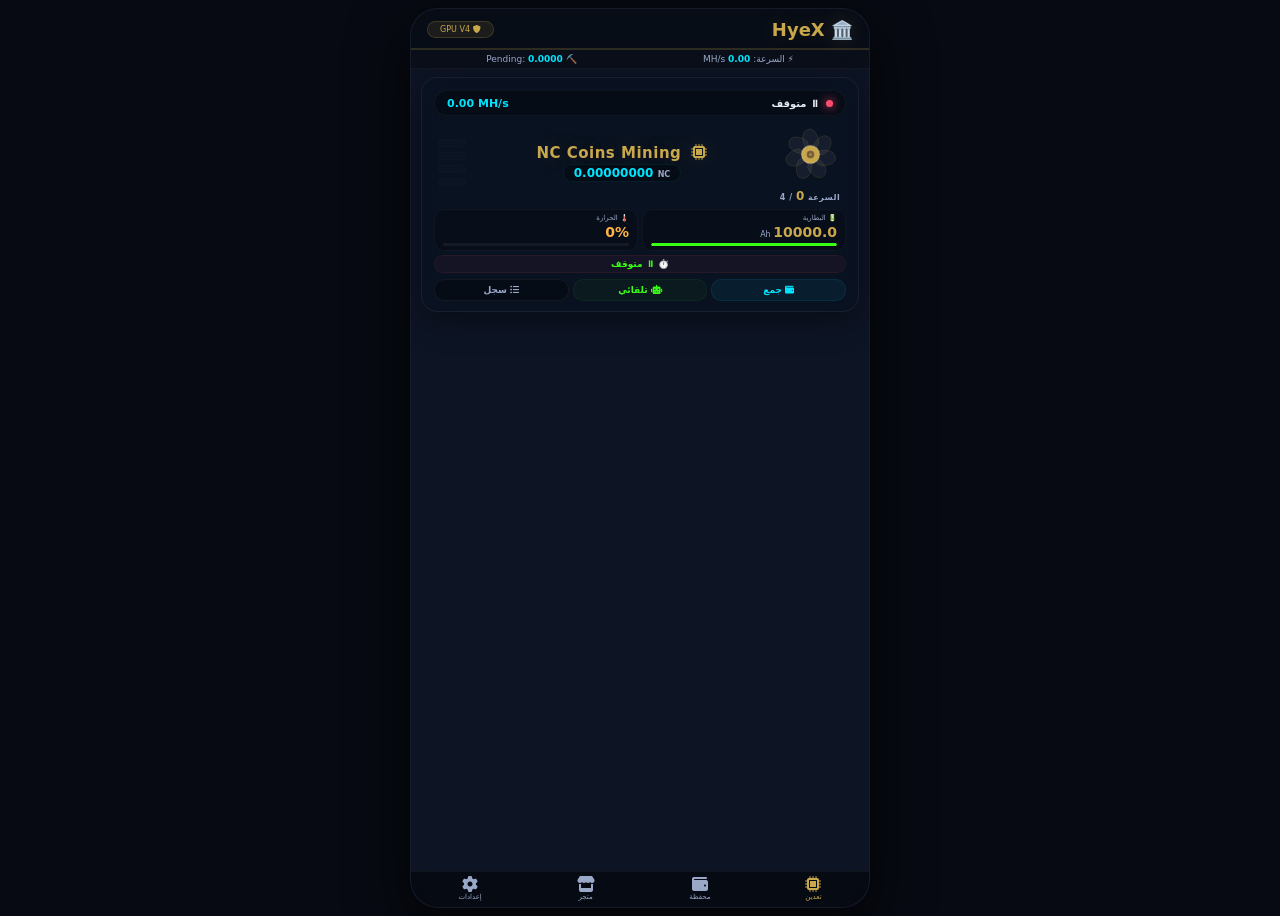
==== commit 6a9c0325: "Update index.html" ====
--- a/index.html
+++ b/index.html
@@ -3,28 +3,28 @@
 <head>
     <meta charset="UTF-8">
     <meta name="viewport" content="width=device-width, initial-scale=1.0, maximum-scale=1.0, user-scalable=no">
-    <title>HyeX - NC Mining Rig V4</title>
+    <title>HyeX - GPU Mining Rig</title>
     <link rel="stylesheet" href="https://cdnjs.cloudflare.com/ajax/libs/font-awesome/6.0.0-beta3/css/all.min.css">
     <style>
         /* ============================================================
-           ROOT
+           ROOT & RESET (تصميم مضغوط ليناسب الشاشة)
            ============================================================ */
         :root {
             --bg-primary: #070A12;
             --bg-secondary: #0D1424;
-            --bg-card: rgba(10, 18, 34, 0.8);
+            --bg-card: rgba(10, 18, 34, 0.85);
             --gold: #C9A84C;
-            --gold-dim: rgba(201, 168, 76, 0.25);
+            --gold-dim: rgba(201, 168, 76, 0.2);
             --cyan: #00E5FF;
             --green: #39FF14;
-            --green-dim: rgba(57, 255, 20, 0.2);
+            --green-dim: rgba(57, 255, 20, 0.15);
             --red: #FF4D6D;
             --orange: #FFB347;
             --text-primary: #E8EDF5;
             --text-secondary: #9AA8C7;
             --shadow: 0 20px 60px rgba(0, 0, 0, 0.7);
-            --radius: 20px;
-            --transition: 0.3s cubic-bezier(0.25, 0.46, 0.45, 0.94);
+            --radius: 16px;
+            --transition: 0.3s ease;
         }
         * {
             margin: 0;
@@ -38,11 +38,11 @@
             justify-content: center;
             align-items: center;
             min-height: 100vh;
-            padding: 12px;
+            padding: 8px;
             color: var(--text-primary);
         }
         .app {
-            max-width: 480px;
+            max-width: 460px;
             width: 100%;
             height: 100vh;
             max-height: 100vh;
@@ -50,7 +50,7 @@
             display: flex;
             flex-direction: column;
             overflow: hidden;
-            border-radius: 32px;
+            border-radius: 28px;
             box-shadow: var(--shadow);
             border: 1px solid rgba(255, 255, 255, 0.03);
         }
@@ -58,7 +58,7 @@
         /* Header */
         .corp-header {
             flex-shrink: 0;
-            padding: 14px 20px 10px;
+            padding: 10px 16px 8px;
             background: rgba(7, 10, 18, 0.7);
             backdrop-filter: blur(8px);
             border-bottom: 2px solid var(--gold-dim);
@@ -68,7 +68,7 @@
             z-index: 10;
         }
         .corp-header h1 {
-            font-size: 20px;
+            font-size: 18px;
             font-weight: 800;
             color: var(--gold);
             text-shadow: 0 0 20px var(--gold-dim);
@@ -76,9 +76,9 @@
         .corp-header .badge {
             background: rgba(201, 168, 76, 0.1);
             border: 1px solid var(--gold-dim);
-            padding: 4px 14px;
+            padding: 3px 12px;
             border-radius: 40px;
-            font-size: 9px;
+            font-size: 8px;
             color: var(--gold);
         }
 
@@ -86,11 +86,11 @@
         .price-ticker {
             flex-shrink: 0;
             background: rgba(0, 0, 0, 0.3);
-            padding: 6px 16px;
+            padding: 4px 12px;
             display: flex;
             justify-content: space-around;
             border-bottom: 1px solid rgba(255, 255, 255, 0.04);
-            font-size: 10px;
+            font-size: 9px;
             color: var(--text-secondary);
         }
         .price-ticker .value {
@@ -102,9 +102,9 @@
         .tab-content {
             flex: 1 1 auto;
             overflow-y: auto;
-            padding: 14px;
+            padding: 8px 10px 6px;
             display: none;
-            animation: fade 0.3s ease;
+            animation: fade 0.25s ease;
         }
         .tab-content.active {
             display: block;
@@ -112,7 +112,7 @@
         @keyframes fade {
             from {
                 opacity: 0;
-                transform: translateY(6px);
+                transform: translateY(4px);
             }
             to {
                 opacity: 1;
@@ -120,7 +120,7 @@
             }
         }
         .tab-content::-webkit-scrollbar {
-            width: 3px;
+            width: 2px;
         }
         .tab-content::-webkit-scrollbar-thumb {
             background: var(--gold);
@@ -128,20 +128,18 @@
         }
 
         /* ============================================================
-           MINING RIG - RECTANGLE
+           MINING RIG - (مضغوط ليناسب الشاشة)
            ============================================================ */
         .mining-rig {
             background: var(--bg-card);
             backdrop-filter: blur(12px);
             border-radius: var(--radius);
             border: 1px solid rgba(255, 255, 255, 0.06);
-            padding: 18px 16px 16px;
+            padding: 12px 12px 10px;
             position: relative;
             overflow: hidden;
             box-shadow: 0 8px 32px rgba(0, 0, 0, 0.4);
-            transition: border-color 0.5s;
-        }
-        /* Glow border */
+        }
         .mining-rig::before {
             content: '';
             position: absolute;
@@ -152,7 +150,7 @@
             border-radius: var(--radius);
             background: conic-gradient(from 0deg, transparent, var(--gold-dim), transparent, var(--cyan-dim), transparent);
             z-index: -1;
-            opacity: 0.6;
+            opacity: 0.5;
             animation: rotateGlow 10s linear infinite;
         }
         @keyframes rotateGlow {
@@ -164,42 +162,43 @@
             }
         }
 
-        /* Status Bar (top of rig) */
+        /* Status Bar */
         .rig-status-bar {
             display: flex;
             justify-content: space-between;
             align-items: center;
-            margin-bottom: 14px;
+            margin-bottom: 6px;
             background: rgba(0, 0, 0, 0.3);
-            padding: 4px 14px;
-            border-radius: 40px;
+            padding: 2px 12px;
+            border-radius: 30px;
             border: 1px solid rgba(255, 255, 255, 0.04);
+            height: 26px;
         }
         .rig-status-bar .status-dot {
             display: flex;
             align-items: center;
-            gap: 8px;
-            font-size: 11px;
+            gap: 6px;
+            font-size: 10px;
             font-weight: 600;
         }
         .rig-status-bar .status-dot .dot {
-            width: 8px;
-            height: 8px;
+            width: 7px;
+            height: 7px;
             border-radius: 50%;
             transition: 0.3s;
         }
         .rig-status-bar .status-dot .dot.online {
             background: var(--green);
-            box-shadow: 0 0 12px var(--green);
+            box-shadow: 0 0 10px var(--green);
             animation: pulse 1.5s infinite;
         }
         .rig-status-bar .status-dot .dot.offline {
             background: var(--red);
-            box-shadow: 0 0 12px var(--red);
+            box-shadow: 0 0 10px var(--red);
         }
         .rig-status-bar .status-dot .dot.cooling {
             background: var(--cyan);
-            box-shadow: 0 0 12px var(--cyan);
+            box-shadow: 0 0 10px var(--cyan);
             animation: pulse 0.8s infinite;
         }
         @keyframes pulse {
@@ -214,90 +213,66 @@
             }
         }
         .rig-status-bar .hash-rate {
-            font-size: 13px;
+            font-size: 11px;
             font-weight: 700;
             color: var(--cyan);
             direction: ltr;
         }
 
-        /* Main Layout: Left (Fan) | Center (Text) | Right (LEDs) */
+        /* MAIN LAYOUT */
         .rig-main-layout {
             display: flex;
             align-items: center;
             justify-content: space-between;
-            gap: 10px;
-            margin: 4px 0 10px;
-        }
-
-        /* --- LEFT: FAN --- */
+            gap: 6px;
+            margin: 2px 0 6px;
+        }
+
+        /* --- LEFT: GPU FAN (SVG) --- */
         .rig-fan-wrapper {
-            flex: 0 0 80px;
+            flex: 0 0 72px;
             display: flex;
             flex-direction: column;
             align-items: center;
             cursor: pointer;
         }
-        .fan-blades {
-            width: 70px;
-            height: 70px;
+        .fan-svg-container {
+            width: 65px;
+            height: 65px;
             position: relative;
             transition: 0.3s;
         }
-        .fan-blades .blade {
-            position: absolute;
-            top: 50%;
-            left: 50%;
-            width: 28px;
-            height: 8px;
-            background: linear-gradient(90deg, rgba(255, 255, 255, 0.15), rgba(201, 168, 76, 0.5));
-            border-radius: 20px;
-            transform-origin: 0% 50%;
-            transform: translate(-50%, -50%) rotate(var(--deg)) translateX(-8px);
-            border: 1px solid rgba(255, 255, 255, 0.05);
-            transition: background 0.3s;
-        }
-        .fan-blades .blade:nth-child(1) {
-            --deg: 0deg;
-        }
-        .fan-blades .blade:nth-child(2) {
-            --deg: 72deg;
-        }
-        .fan-blades .blade:nth-child(3) {
-            --deg: 144deg;
-        }
-        .fan-blades .blade:nth-child(4) {
-            --deg: 216deg;
-        }
-        .fan-blades .blade:nth-child(5) {
-            --deg: 288deg;
-        }
-        .fan-blades .center-hub {
-            position: absolute;
-            top: 50%;
-            left: 50%;
-            width: 18px;
-            height: 18px;
-            background: radial-gradient(circle, var(--gold), #7a5d2e);
-            border-radius: 50%;
-            transform: translate(-50%, -50%);
-            box-shadow: 0 0 20px var(--gold-dim);
-            border: 2px solid rgba(255, 255, 255, 0.15);
-            z-index: 5;
+        .fan-svg-container svg {
+            width: 100%;
+            height: 100%;
+            display: block;
+        }
+        /* GPU Fan Blade styling */
+        .fan-blade {
+            fill: rgba(255, 255, 255, 0.05);
+            stroke: rgba(201, 168, 76, 0.2);
+            stroke-width: 1;
+            transition: fill 0.4s, stroke 0.4s;
+        }
+        .fan-center-ring {
+            fill: radial-gradient(circle, #C9A84C, #7a5d2e);
+            stroke: rgba(255, 255, 255, 0.2);
+            stroke-width: 2;
         }
         /* Fan animations */
-        .fan-blades.spin1 {
+        .fan-svg-container.spin1 {
             animation: spinFan 1.2s linear infinite;
         }
-        .fan-blades.spin2 {
+        .fan-svg-container.spin2 {
             animation: spinFan 0.8s linear infinite;
         }
-        .fan-blades.spin3 {
+        .fan-svg-container.spin3 {
             animation: spinFan 0.5s linear infinite;
         }
-        .fan-blades.spin4 {
+        .fan-svg-container.spin4 {
             animation: spinFan 0.25s linear infinite;
         }
-        .fan-blades.overheat {
+        .fan-svg-container.overheat {
             animation: shake 0.15s ease-in-out infinite alternate;
         }
         @keyframes spinFan {
@@ -310,152 +285,144 @@
         }
         @keyframes shake {
             0% {
-                transform: rotate(-6deg);
+                transform: rotate(-5deg);
             }
             100% {
-                transform: rotate(6deg);
+                transform: rotate(5deg);
             }
         }
 
         .rig-fan-wrapper .fan-label {
-            font-size: 9px;
+            font-size: 8px;
             color: var(--text-secondary);
-            margin-top: 4px;
+            margin-top: 2px;
             font-weight: 600;
             letter-spacing: 0.5px;
         }
         .rig-fan-wrapper .fan-label span {
             color: var(--gold);
-            font-size: 13px;
+            font-size: 12px;
         }
 
         /* --- CENTER: NC Coins Mining --- */
         .rig-center {
             flex: 1;
             text-align: center;
-            padding: 0 4px;
+            padding: 0 2px;
         }
         .rig-center .main-title {
-            font-size: 18px;
+            font-size: 15px;
             font-weight: 900;
             color: var(--gold);
-            text-shadow: 0 0 30px var(--gold-dim);
-            letter-spacing: 1px;
-            line-height: 1.1;
+            text-shadow: 0 0 25px var(--gold-dim);
+            letter-spacing: 0.5px;
+            line-height: 1.2;
         }
         .rig-center .main-title i {
-            font-size: 20px;
-            margin-left: 6px;
+            font-size: 16px;
+            margin-left: 4px;
         }
         .rig-center .pending-display {
-            margin-top: 4px;
-            font-size: 14px;
+            margin-top: 2px;
+            font-size: 12px;
             font-weight: 700;
             color: var(--cyan);
             direction: ltr;
             background: rgba(0, 0, 0, 0.3);
-            padding: 2px 12px;
+            padding: 1px 10px;
             border-radius: 30px;
             display: inline-block;
-            border: 1px solid rgba(0, 229, 255, 0.1);
+            border: 1px solid rgba(0, 229, 255, 0.08);
         }
         .rig-center .pending-display small {
-            font-size: 10px;
+            font-size: 8px;
             color: var(--text-secondary);
-            font-weight: 400;
         }
 
         /* --- RIGHT: 4 LED Buttons --- */
         .rig-leds-wrapper {
-            flex: 0 0 50px;
+            flex: 0 0 36px;
             display: flex;
             flex-direction: column;
-            gap: 8px;
+            gap: 5px;
             align-items: center;
             justify-content: center;
         }
         .led-btn {
-            width: 36px;
-            height: 12px;
+            width: 28px;
+            height: 8px;
             border-radius: 20px;
             background: rgba(255, 255, 255, 0.04);
-            border: 1px solid rgba(255, 255, 255, 0.06);
+            border: 1px solid rgba(255, 255, 255, 0.05);
             transition: 0.3s;
-            position: relative;
-            cursor: default;
         }
         .led-btn.active {
             background: var(--green);
             border-color: var(--green);
-            box-shadow: 0 0 16px var(--green-dim);
+            box-shadow: 0 0 12px var(--green-dim);
             animation: blinkGreen 0.8s ease-in-out infinite alternate;
         }
         .led-btn.active.high {
             background: var(--orange);
             border-color: var(--orange);
-            box-shadow: 0 0 16px rgba(255, 180, 50, 0.3);
+            box-shadow: 0 0 12px rgba(255, 180, 50, 0.3);
             animation: blinkOrange 0.6s ease-in-out infinite alternate;
         }
         .led-btn.active.max {
             background: var(--red);
             border-color: var(--red);
-            box-shadow: 0 0 16px rgba(255, 77, 109, 0.4);
+            box-shadow: 0 0 12px rgba(255, 77, 109, 0.4);
             animation: blinkRed 0.4s ease-in-out infinite alternate;
         }
         .led-btn.off {
-            opacity: 0.3;
+            opacity: 0.25;
         }
         @keyframes blinkGreen {
             0% {
                 opacity: 0.5;
-                box-shadow: 0 0 4px var(--green-dim);
             }
             100% {
                 opacity: 1;
-                box-shadow: 0 0 20px var(--green);
             }
         }
         @keyframes blinkOrange {
             0% {
-                opacity: 0.6;
-                box-shadow: 0 0 4px rgba(255, 180, 50, 0.2);
+                opacity: 0.5;
             }
             100% {
                 opacity: 1;
-                box-shadow: 0 0 20px var(--orange);
             }
         }
         @keyframes blinkRed {
             0% {
-                opacity: 0.5;
-                box-shadow: 0 0 4px rgba(255, 77, 109, 0.2);
+                opacity: 0.4;
             }
             100% {
                 opacity: 1;
-                box-shadow: 0 0 25px var(--red);
-            }
-        }
-
-        /* --- Bottom stats (Battery, Heat, Timers) --- */
+            }
+        }
+
+        /* --- STATS GRID (مضغوط) --- */
         .rig-stats-grid {
             display: grid;
             grid-template-columns: 1fr 1fr;
-            gap: 8px;
-            margin-top: 12px;
+            gap: 4px;
+            margin-top: 6px;
         }
         .stat-box {
-            background: rgba(0, 0, 0, 0.3);
-            border-radius: 12px;
-            padding: 6px 10px;
+            background: rgba(0, 0, 0, 0.25);
+            border-radius: 10px;
+            padding: 4px 8px;
             border: 1px solid rgba(255, 255, 255, 0.04);
         }
         .stat-box .label {
-            font-size: 8px;
+            font-size: 7px;
             color: var(--text-secondary);
             display: block;
+            line-height: 1.2;
         }
         .stat-box .value {
-            font-size: 16px;
+            font-size: 14px;
             font-weight: 800;
             font-variant-numeric: tabular-nums;
             direction: ltr;
@@ -463,26 +430,17 @@
         .stat-box .value.gold {
             color: var(--gold);
         }
-        .stat-box .value.green {
-            color: var(--green);
-        }
-        .stat-box .value.cyan {
-            color: var(--cyan);
-        }
-        .stat-box .value.red {
-            color: var(--red);
-        }
         .stat-box .value.orange {
             color: var(--orange);
         }
         .stat-box .sub {
-            font-size: 9px;
+            font-size: 8px;
             color: var(--text-secondary);
             font-weight: 400;
         }
         .stat-box .bar-track {
             width: 100%;
-            height: 4px;
+            height: 3px;
             background: rgba(255, 255, 255, 0.05);
             border-radius: 10px;
             overflow: hidden;
@@ -494,41 +452,49 @@
             transition: width 0.5s ease;
         }
 
-        /* Timer warning */
+        /* Timer Warning (يأخذ عرض الصفين) */
         .timer-warning {
             grid-column: span 2;
             text-align: center;
             background: rgba(255, 77, 109, 0.05);
-            border-radius: 12px;
-            padding: 6px;
-            border: 1px solid rgba(255, 77, 109, 0.1);
-            font-size: 11px;
+            border-radius: 10px;
+            padding: 3px 6px;
+            border: 1px solid rgba(255, 77, 109, 0.08);
+            font-size: 9px;
             font-weight: 600;
             color: var(--text-secondary);
         }
         .timer-warning span {
+            font-weight: 800;
+        }
+        .timer-warning .ok {
+            color: var(--green);
+        }
+        .timer-warning .warn {
             color: var(--orange);
-            font-weight: 800;
         }
         .timer-warning .danger {
             color: var(--red);
         }
+        .timer-warning .cool {
+            color: var(--cyan);
+        }
 
         /* Action Bar */
         .action-bar {
             display: flex;
-            gap: 6px;
-            margin-top: 10px;
+            gap: 4px;
+            margin-top: 6px;
         }
         .action-bar .btn {
             flex: 1;
-            padding: 8px 4px;
-            border-radius: 12px;
-            border: 1px solid rgba(255, 255, 255, 0.06);
+            padding: 5px 2px;
+            border-radius: 10px;
+            border: 1px solid rgba(255, 255, 255, 0.05);
             background: rgba(0, 0, 0, 0.3);
             color: var(--text-secondary);
             font-weight: 600;
-            font-size: 11px;
+            font-size: 9px;
             cursor: pointer;
             transition: 0.2s;
             text-align: center;
@@ -539,63 +505,65 @@
         .action-bar .btn-collect {
             background: rgba(0, 229, 255, 0.06);
             color: var(--cyan);
-            border-color: rgba(0, 229, 255, 0.1);
+            border-color: rgba(0, 229, 255, 0.08);
         }
         .action-bar .btn-auto {
             background: rgba(57, 255, 20, 0.04);
             color: var(--green);
-            border-color: rgba(57, 255, 20, 0.08);
+            border-color: rgba(57, 255, 20, 0.06);
         }
         .action-bar .btn-auto.active {
             background: rgba(255, 180, 50, 0.1);
             color: var(--orange);
-            border-color: rgba(255, 180, 50, 0.2);
-        }
-        .action-bar .btn-log {
-            background: rgba(255, 255, 255, 0.03);
-        }
-
-        /* Log */
+            border-color: rgba(255, 180, 50, 0.15);
+        }
+
+        /* Log (مضغوط) */
         .log-container {
-            max-height: 60px;
+            max-height: 45px;
             overflow-y: auto;
-            background: rgba(0, 0, 0, 0.3);
-            border-radius: 12px;
-            padding: 4px 10px;
+            background: rgba(0, 0, 0, 0.25);
+            border-radius: 10px;
+            padding: 2px 8px;
             border: 1px solid rgba(255, 255, 255, 0.04);
-            margin-top: 6px;
-            font-size: 9px;
+            margin-top: 4px;
+            font-size: 8px;
         }
         .log-container .log-item {
             display: flex;
             justify-content: space-between;
-            padding: 2px 0;
+            padding: 1px 0;
             border-bottom: 1px solid rgba(255, 255, 255, 0.03);
             color: var(--text-secondary);
         }
-
-        /* Wallet / Shop / Settings (brief) */
+        .log-container .log-item .time {
+            color: var(--text-muted);
+        }
+
+        /* ============================================================
+           WALLET / SHOP / SETTINGS (مضغوط)
+           ============================================================ */
         .card {
             background: var(--bg-card);
             backdrop-filter: blur(8px);
-            border-radius: 16px;
+            border-radius: 14px;
             border: 1px solid rgba(255, 255, 255, 0.04);
-            padding: 14px;
-            margin-bottom: 10px;
+            padding: 10px 12px;
+            margin-bottom: 6px;
         }
         .wallet-grid {
             display: grid;
             grid-template-columns: 1fr 1fr;
-            gap: 8px;
+            gap: 6px;
         }
         .wallet-item {
             background: rgba(0, 0, 0, 0.2);
-            border-radius: 12px;
-            padding: 10px;
+            border-radius: 10px;
+            padding: 8px;
             text-align: center;
         }
         .wallet-item .balance {
-            font-size: 16px;
+            font-size: 14px;
             font-weight: 700;
         }
         .wallet-item .balance.nc {
@@ -604,21 +572,20 @@
         .wallet-item .balance.cash {
             color: var(--green);
         }
-
         .shop-category-tabs {
             display: flex;
-            gap: 4px;
+            gap: 3px;
             flex-wrap: wrap;
-            margin-bottom: 8px;
+            margin-bottom: 6px;
         }
         .shop-category-tabs .tab-btn {
             flex: 1;
-            padding: 4px 2px;
+            padding: 2px 2px;
             border-radius: 30px;
-            border: 1px solid rgba(255, 255, 255, 0.06);
+            border: 1px solid rgba(255, 255, 255, 0.05);
             background: transparent;
             color: var(--text-secondary);
-            font-size: 9px;
+            font-size: 8px;
             cursor: pointer;
             font-weight: 600;
             text-align: center;
@@ -631,40 +598,39 @@
         .shop-grid {
             display: grid;
             grid-template-columns: 1fr 1fr;
-            gap: 6px;
-            max-height: 240px;
+            gap: 4px;
+            max-height: 180px;
             overflow-y: auto;
         }
         .shop-item-card {
             background: rgba(0, 0, 0, 0.2);
-            border-radius: 12px;
-            padding: 8px;
+            border-radius: 10px;
+            padding: 6px;
             text-align: center;
-            border: 1px solid rgba(255, 255, 255, 0.04);
         }
         .shop-item-card .item-icon {
-            font-size: 22px;
+            font-size: 18px;
         }
         .shop-item-card .item-name {
-            font-size: 10px;
+            font-size: 9px;
             font-weight: 700;
         }
         .shop-item-card .item-price {
-            font-size: 10px;
+            font-size: 9px;
             color: var(--gold);
             font-weight: 700;
         }
         .shop-item-card .btn {
-            margin-top: 4px;
-            padding: 2px 12px;
+            margin-top: 2px;
+            padding: 1px 8px;
             border-radius: 30px;
             border: none;
-            font-size: 9px;
+            font-size: 8px;
             font-weight: 700;
             cursor: pointer;
             background: rgba(57, 255, 20, 0.1);
             color: var(--green);
-            border: 1px solid rgba(57, 255, 20, 0.15);
+            border: 1px solid rgba(57, 255, 20, 0.1);
             width: 100%;
         }
         .shop-item-card .btn:disabled {
@@ -675,18 +641,18 @@
         .settings-item {
             display: flex;
             justify-content: space-between;
-            padding: 8px 0;
+            padding: 6px 0;
             border-bottom: 1px solid rgba(255, 255, 255, 0.04);
             align-items: center;
-            font-size: 12px;
+            font-size: 11px;
             color: var(--text-secondary);
         }
         .switch input {
             display: none;
         }
         .switch .slider {
-            width: 30px;
-            height: 16px;
+            width: 26px;
+            height: 14px;
             background: rgba(255, 255, 255, 0.1);
             border-radius: 30px;
             display: inline-block;
@@ -697,8 +663,8 @@
         .switch .slider::after {
             content: '';
             position: absolute;
-            width: 10px;
-            height: 10px;
+            width: 8px;
+            height: 8px;
             background: #fff;
             border-radius: 50%;
             top: 3px;
@@ -709,54 +675,60 @@
             background: var(--cyan);
         }
         .switch input:checked+.slider::after {
-            left: 17px;
+            left: 15px;
         }
         .profile-trigger {
             display: flex;
             align-items: center;
-            gap: 6px;
+            gap: 4px;
             cursor: pointer;
             background: rgba(201, 168, 76, 0.1);
-            padding: 4px 12px;
+            padding: 2px 10px;
             border-radius: 30px;
             border: 1px solid var(--gold-dim);
             color: var(--gold);
             font-weight: 700;
-            font-size: 11px;
-        }
-
+            font-size: 10px;
+        }
+
+        /* ============================================================
+           BOTTOM NAV (ثابت في الأسفل)
+           ============================================================ */
         .bottom-nav {
             flex-shrink: 0;
-            background: rgba(7, 10, 18, 0.9);
+            background: rgba(7, 10, 18, 0.95);
             backdrop-filter: blur(10px);
             border-top: 1px solid rgba(255, 255, 255, 0.04);
             display: flex;
             justify-content: space-around;
-            padding: 6px 0 10px;
+            padding: 4px 0 6px;
+            margin-top: auto;
         }
         .bottom-nav .nav-item {
             display: flex;
             flex-direction: column;
             align-items: center;
             color: var(--text-secondary);
-            font-size: 8px;
+            font-size: 7px;
             cursor: pointer;
             transition: 0.2s;
+            padding: 0 4px;
         }
         .bottom-nav .nav-item i {
-            font-size: 18px;
-            margin-bottom: 2px;
+            font-size: 16px;
+            margin-bottom: 1px;
         }
         .bottom-nav .nav-item.active {
             color: var(--gold);
         }
 
+        /* Profile Slide (مختصر) */
         .profile-slide {
             position: fixed;
             top: 0;
             right: -100%;
             width: 100%;
-            max-width: 380px;
+            max-width: 360px;
             height: 100%;
             background: var(--bg-secondary);
             z-index: 1000;
@@ -783,7 +755,7 @@
             display: block;
         }
         .profile-slide .header {
-            padding: 16px 20px;
+            padding: 14px 18px;
             border-bottom: 1px solid rgba(255, 255, 255, 0.04);
             display: flex;
             justify-content: space-between;
@@ -791,32 +763,33 @@
         }
         .profile-slide .header h2 {
             color: var(--gold);
+            font-size: 16px;
         }
         .profile-slide .header .close-btn {
             background: none;
             border: none;
             color: var(--text-secondary);
-            font-size: 22px;
+            font-size: 20px;
             cursor: pointer;
         }
         .profile-slide .body {
             flex: 1;
             overflow-y: auto;
-            padding: 20px;
+            padding: 16px;
         }
         .profile-slide .input-field {
             width: 100%;
-            padding: 10px 14px;
+            padding: 8px 12px;
             background: rgba(0, 0, 0, 0.3);
             border: 1px solid rgba(255, 255, 255, 0.06);
-            border-radius: 12px;
+            border-radius: 10px;
             color: var(--text-primary);
-            font-size: 14px;
-            margin-bottom: 12px;
+            font-size: 13px;
+            margin-bottom: 10px;
         }
         .profile-slide .save-btn {
             width: 100%;
-            padding: 12px;
+            padding: 10px;
             background: var(--gold);
             border: none;
             border-radius: 30px;
@@ -824,12 +797,8 @@
             color: #0A0E18;
             cursor: pointer;
         }
-
         ::-webkit-scrollbar {
-            width: 3px;
-        }
-        ::-webkit-scrollbar-track {
-            background: transparent;
+            width: 2px;
         }
         ::-webkit-scrollbar-thumb {
             background: var(--gold);
@@ -844,7 +813,7 @@
         <!-- HEADER -->
         <div class="corp-header">
             <h1>🏛️ HyeX</h1>
-            <div class="badge"><i class="fas fa-shield-alt"></i> NC Rig V4</div>
+            <div class="badge"><i class="fas fa-shield-alt"></i> GPU V4</div>
         </div>
 
         <!-- TICKER -->
@@ -866,33 +835,43 @@
                     <div class="hash-rate" id="hashRateDisplay">0.00 MH/s</div>
                 </div>
 
-                <!-- MAIN LAYOUT: FAN | CENTER | LEDS -->
+                <!-- MAIN LAYOUT: GPU FAN | CENTER | LEDS -->
                 <div class="rig-main-layout">
-                    <!-- LEFT: Fan -->
+                    <!-- LEFT: GPU Fan (SVG) -->
                     <div class="rig-fan-wrapper" id="fanClickArea">
-                        <div class="fan-blades" id="fanBlades">
-                            <div class="blade"></div>
-                            <div class="blade"></div>
-                            <div class="blade"></div>
-                            <div class="blade"></div>
-                            <div class="blade"></div>
-                            <div class="center-hub"></div>
+                        <div class="fan-svg-container" id="fanSvgContainer">
+                            <svg viewBox="0 0 100 100" xmlns="http://www.w3.org/2000/svg">
+                                <!-- 7 GPU-style curved blades -->
+                                <g id="fanBladesGroup">
+                                    <path class="fan-blade" d="M 50 50 C 55 25, 70 15, 80 25 C 85 32, 78 45, 70 50 Z" />
+                                    <path class="fan-blade" d="M 50 50 C 55 25, 70 15, 80 25 C 85 32, 78 45, 70 50 Z" transform="rotate(51.4 50 50)" />
+                                    <path class="fan-blade" d="M 50 50 C 55 25, 70 15, 80 25 C 85 32, 78 45, 70 50 Z" transform="rotate(102.8 50 50)" />
+                                    <path class="fan-blade" d="M 50 50 C 55 25, 70 15, 80 25 C 85 32, 78 45, 70 50 Z" transform="rotate(154.2 50 50)" />
+                                    <path class="fan-blade" d="M 50 50 C 55 25, 70 15, 80 25 C 85 32, 78 45, 70 50 Z" transform="rotate(205.6 50 50)" />
+                                    <path class="fan-blade" d="M 50 50 C 55 25, 70 15, 80 25 C 85 32, 78 45, 70 50 Z" transform="rotate(257 50 50)" />
+                                    <path class="fan-blade" d="M 50 50 C 55 25, 70 15, 80 25 C 85 32, 78 45, 70 50 Z" transform="rotate(308.4 50 50)" />
+                                </g>
+                                <!-- Center Hub (GPU style) -->
+                                <circle cx="50" cy="50" r="14" fill="#C9A84C" stroke="rgba(255,255,255,0.2)" stroke-width="2" />
+                                <circle cx="50" cy="50" r="6" fill="#7a5d2e" stroke="rgba(255,255,255,0.1)" stroke-width="1.5" />
+                                <circle cx="50" cy="50" r="2" fill="#fff" opacity="0.3" />
+                            </svg>
                         </div>
                         <div class="fan-label">السرعة <span id="fanSpeedDisplay">1</span> / 4</div>
                     </div>
 
-                    <!-- CENTER: NC Coins Mining -->
+                    <!-- CENTER -->
                     <div class="rig-center">
                         <div class="main-title">
-                            <i class="fas fa-coins"></i> NC Coins Mining
+                            <i class="fas fa-microchip"></i> NC Coins Mining
                         </div>
                         <div class="pending-display">
                             <span id="pendingNC">0.00000000</span> <small>NC</small>
                         </div>
                     </div>
 
-                    <!-- RIGHT: 4 LED Buttons -->
-                    <div class="rig-leds-wrapper" id="ledsWrapper">
+                    <!-- RIGHT: 4 LEDs -->
+                    <div class="rig-leds-wrapper">
                         <div class="led-btn" data-idx="0" id="led0"></div>
                         <div class="led-btn" data-idx="1" id="led1"></div>
                         <div class="led-btn" data-idx="2" id="led2"></div>
@@ -904,8 +883,7 @@
                 <div class="rig-stats-grid">
                     <div class="stat-box">
                         <span class="label">🔋 البطارية</span>
-                        <span class="value gold" id="batteryDisplay">10000</span>
-                        <span class="sub">Ah</span>
+                        <span class="value gold" id="batteryDisplay">10000</span><span class="sub"> Ah</span>
                         <div class="bar-track"><div class="bar-fill" id="batteryBar" style="width:100%;background:var(--green);"></div></div>
                     </div>
                     <div class="stat-box">
@@ -913,11 +891,9 @@
                         <span class="value orange" id="heatDisplay">0%</span>
                         <div class="bar-track"><div class="bar-fill" id="heatBar" style="width:0%;background:var(--cyan);"></div></div>
                     </div>
-
-                    <!-- Timer: Overheat / Cooldown -->
                     <div class="timer-warning" id="timerDisplay">
-                        ⏱️ حالة التعدين: <span id="miningStatusText" style="color:var(--green);">مستقر</span>
-                        <span id="timerCountdown" style="display:none; font-weight:800; color:var(--orange);">--:--</span>
+                        ⏱️ <span id="miningStatusText" class="ok">مستقر</span>
+                        <span id="timerCountdown" style="display:none; font-weight:800;">--:--</span>
                     </div>
                 </div>
 
@@ -929,7 +905,7 @@
                 </div>
 
                 <!-- Log -->
-                <div id="logContainer" style="display:none; margin-top:6px;">
+                <div id="logContainer" style="display:none; margin-top:4px;">
                     <div class="log-container" id="logList">
                         <div class="log-item" style="justify-content:center;color:var(--text-muted);">لا توجد عمليات</div>
                     </div>
@@ -945,13 +921,13 @@
                     <div class="wallet-item"><div>Cash</div><div class="balance cash" id="balCash">0.00</div></div>
                 </div>
             </div>
-            <div style="text-align:center;font-size:10px;color:var(--text-secondary);">🔒 محاكاة ترفيهية</div>
+            <div style="text-align:center;font-size:9px;color:var(--text-secondary);">🔒 محاكاة ترفيهية</div>
         </div>
 
-        <!-- TAB: SHOP (مختصر) -->
+        <!-- TAB: SHOP -->
         <div id="tab-shop" class="tab-content">
             <div class="card">
-                <div style="display:flex;justify-content:space-between;font-weight:700;margin-bottom:8px;">🛒 المتجر <span style="color:var(--gold);" id="shopBalance">0.00 NC</span></div>
+                <div style="display:flex;justify-content:space-between;font-weight:700;margin-bottom:6px;font-size:12px;">🛒 المتجر <span style="color:var(--gold);" id="shopBalance">0.00 NC</span></div>
                 <div class="shop-category-tabs">
                     <button class="tab-btn active" data-cat="upgrades">🔧 ترقيات</button>
                     <button class="tab-btn" data-cat="boosters">⚡ تسريعات</button>
@@ -968,15 +944,15 @@
                     <div class="profile-trigger" onclick="toggleProfile()"><i class="fas fa-user"></i> <span id="settingsProfileName">مستخدم</span></div>
                 </div>
                 <div class="settings-item"><span>🌓 المظهر</span>
-                    <div><button id="themeDarkBtn" style="padding:2px 12px;border-radius:30px;border:1px solid var(--gold);background:transparent;color:var(--gold);font-size:10px;cursor:pointer;">داكن</button>
-                        <button id="themeLightBtn" style="padding:2px 12px;border-radius:30px;border:1px solid rgba(255,255,255,0.1);background:transparent;color:var(--text-secondary);font-size:10px;cursor:pointer;">فاتح</button></div>
+                    <div><button id="themeDarkBtn" style="padding:1px 10px;border-radius:30px;border:1px solid var(--gold);background:transparent;color:var(--gold);font-size:9px;cursor:pointer;">داكن</button>
+                        <button id="themeLightBtn" style="padding:1px 10px;border-radius:30px;border:1px solid rgba(255,255,255,0.1);background:transparent;color:var(--text-secondary);font-size:9px;cursor:pointer;">فاتح</button></div>
                 </div>
                 <div class="settings-item"><span>🔊 صوت</span> <label class="switch"><input type="checkbox" id="soundToggle" checked><span class="slider"></span></label></div>
-                <div class="settings-item"><span>🔄 إعادة تعيين</span> <button id="resetBtn" style="background:rgba(255,77,109,0.1);border:1px solid rgba(255,77,109,0.2);color:var(--red);padding:2px 16px;border-radius:30px;cursor:pointer;font-size:10px;">إعادة</button></div>
+                <div class="settings-item"><span>🔄 إعادة تعيين</span> <button id="resetBtn" style="background:rgba(255,77,109,0.1);border:1px solid rgba(255,77,109,0.15);color:var(--red);padding:1px 14px;border-radius:30px;cursor:pointer;font-size:9px;">إعادة</button></div>
             </div>
         </div>
 
-        <!-- BOTTOM NAV -->
+        <!-- BOTTOM NAV (ثابت) -->
         <div class="bottom-nav">
             <div class="nav-item active" data-tab="mining"><i class="fas fa-microchip"></i><span>تعدين</span></div>
             <div class="nav-item" data-tab="wallet"><i class="fas fa-wallet"></i><span>محفظة</span></div>
@@ -985,7 +961,7 @@
         </div>
     </div>
 
-    <!-- PROFILE SLIDE (مختصر) -->
+    <!-- PROFILE SLIDE -->
     <div class="profile-overlay" id="profileOverlay" onclick="toggleProfile()"></div>
     <div class="profile-slide" id="profileSlide">
         <div class="header"><h2>👤 ملفي</h2><button class="close-btn" onclick="toggleProfile()"><i class="fas fa-times"></i></button></div>
@@ -997,15 +973,15 @@
 
     <script>
         // ================================================================
-        // 1. DATA & CONSTANTS (NEW SPECS)
-        // ================================================================
-        const STORAGE_KEY = 'hyex_v4_data';
+        // 1. DATA & CONSTANTS
+        // ================================================================
+        const STORAGE_KEY = 'hyex_gpu_v4';
         const BASE_SPEED = 0.008;
-        const BATTERY_MAX = 10000; // 10,000 Ah
-        const DRAIN_PER_LEVEL = 2; // 2 Ah/sec per speed level
-        const CHARGE_RATE = 0.5; // 0.5 Ah/sec when off
-        const OVERHEAT_TIME = 300; // 5 minutes (300 sec)
-        const COOLDOWN_TIME = 300; // 5 minutes (300 sec)
+        const BATTERY_MAX = 10000;
+        const DRAIN_PER_LEVEL = 2;
+        const CHARGE_RATE = 0.5;
+        const OVERHEAT_TIME = 300;
+        const COOLDOWN_TIME = 300;
 
         let data = {
             wallet: { NC: 0, Cash: 100 },
@@ -1013,34 +989,31 @@
             log: [],
             upgrades: { speed: 0, power: 0 },
             settings: { sound: true, theme: 'dark' },
-            devices: { nc: { count: 1 } },
             boosters: { nc: { active: false, multiplier: 1, remaining: 0 } },
             profile: { name: 'مستخدم جديد' },
-            fanSpeed: 0, // 0-4
+            fanSpeed: 0,
             battery: { ah: BATTERY_MAX, maxAh: BATTERY_MAX, percent: 100 },
-            // Heat system: fixed by speed
-            heat: { level: 0 }, // 0, 25, 50, 75, 100
-            // Timer states
-            overheatTimer: 0, // seconds accumulated at speed 4
+            heat: { level: 0 },
+            overheatTimer: 0,
             isOverheated: false,
-            cooldownTimer: 0, // seconds remaining for cooldown
+            cooldownTimer: 0,
             totalMinedNC: 0,
             autoMine: false
         };
 
         // ================================================================
-        // 2. SHOP DB
+        // 2. SHOP
         // ================================================================
         const SHOP_DB = {
             upgrades: [
-                { id: 'upg_speed', name: 'ترقية السرعة', icon: '🚀', desc: '+20% سرعة', price: 0.5, currency: 'NC',
-                    type: 'upgrade', target: 'speed', maxLevel: 10 },
-                { id: 'upg_power', name: 'ترقية الطاقة', icon: '💡', desc: '+5 طاقة', price: 0.6, currency: 'NC',
-                    type: 'upgrade', target: 'power', maxLevel: 10 },
+                { id: 'upg_speed', name: 'ترقية السرعة', icon: '🚀', price: 0.5, currency: 'NC', type: 'upgrade',
+                    target: 'speed', maxLevel: 10 },
+                { id: 'upg_power', name: 'ترقية الطاقة', icon: '💡', price: 0.6, currency: 'NC', type: 'upgrade',
+                    target: 'power', maxLevel: 10 },
             ],
             boosters: [
-                { id: 'boost_2x', name: 'مضاعف ×2', icon: '⚡', desc: '5 دقائق ×2', price: 0.3, currency: 'NC',
-                    type: 'booster', target: 'nc', duration: 300, multiplier: 2 },
+                { id: 'boost_2x', name: 'مضاعف ×2', icon: '⚡', price: 0.3, currency: 'NC', type: 'booster',
+                    target: 'nc', duration: 300, multiplier: 2 },
             ]
         };
 
@@ -1090,7 +1063,7 @@
         function saveData() { localStorage.setItem(STORAGE_KEY, JSON.stringify(data)); }
 
         // ================================================================
-        // 4. TRANSLATE (brief)
+        // 4. TRANSLATE
         // ================================================================
         const translations = {
             ar: {
@@ -1104,24 +1077,11 @@
                 auto_off: '⏹ تلقائي متوقف',
                 started: '▶️ بدء التعدين (سرعة {0})',
                 stopped: '⏹ إيقاف التعدين',
-            },
-            en: {
-                no_logs: 'No logs',
-                collected_all: '✅ Collected all coins',
-                no_pending: '⚠️ No pending coins',
-                battery_empty: '🔋 Battery empty!',
-                overheat_shutdown: '🔥 Mining halted! Cooling...',
-                cooling_complete: '✅ Cooling done, ready to mine',
-                auto_on: '🤖 Auto On',
-                auto_off: '⏹ Auto Off',
-                started: '▶️ Mining started (Speed {0})',
-                stopped: '⏹ Mining stopped',
             }
         };
 
         function translate(key, ...args) {
-            const lang = 'ar';
-            let text = translations[lang]?.[key] || translations['ar'][key] || key;
+            let text = translations['ar'][key] || key;
             args.forEach((arg, i) => { text = text.replace(`{${i}}`, arg); });
             return text;
         }
@@ -1142,7 +1102,6 @@
             return speed * Math.max(0.3, heatPenalty);
         }
 
-        // Get heat percentage based on speed (fixed)
         function getHeatForSpeed(speed) {
             const map = { 0: 0, 1: 25, 2: 50, 3: 75, 4: 100 };
             return map[speed] || 0;
@@ -1155,21 +1114,19 @@
             const speed = data.fanSpeed;
             const isMining = speed > 0 && !data.isOverheated && data.battery.ah > 0;
 
-            // 1. Battery
+            // Battery
             if (isMining) {
                 const drain = speed * DRAIN_PER_LEVEL;
                 data.battery.ah = Math.max(0, data.battery.ah - drain);
             } else {
-                // Charging only if not overheated and speed is 0 (or off)
                 if (!data.isOverheated && data.battery.ah < data.battery.maxAh) {
                     data.battery.ah = Math.min(data.battery.ah + CHARGE_RATE, data.battery.maxAh);
                 }
             }
             data.battery.percent = (data.battery.ah / data.battery.maxAh) * 100;
 
-            // 2. Heat (set fixed level)
+            // Heat
             if (data.isOverheated) {
-                // During cooldown, heat decreases gradually
                 data.heat.level = Math.max(0, data.heat.level - (100 / COOLDOWN_TIME));
                 data.cooldownTimer = Math.max(0, data.cooldownTimer - 1);
                 if (data.heat.level <= 0 && data.cooldownTimer <= 0) {
@@ -1181,25 +1138,22 @@
                 data.heat.level = getHeatForSpeed(speed);
             }
 
-            // 3. Overheat timer (only at speed 4)
+            // Overheat timer (speed 4)
             if (speed === 4 && !data.isOverheated && data.battery.ah > 0) {
                 data.overheatTimer += 1;
                 if (data.overheatTimer >= OVERHEAT_TIME) {
-                    // TRIGGER OVERHEAT
                     data.isOverheated = true;
                     data.cooldownTimer = COOLDOWN_TIME;
                     data.overheatTimer = 0;
-                    data.fanSpeed = 0; // force stop
+                    data.fanSpeed = 0;
                     data.heat.level = 100;
                     addLog(translate('overheat_shutdown'));
                     renderRig();
                 }
             } else if (speed !== 4) {
-                // Reset timer if not at speed 4
                 data.overheatTimer = 0;
             }
 
-            // If battery empty, stop mining
             if (data.battery.ah <= 0 && data.fanSpeed > 0) {
                 data.fanSpeed = 0;
                 data.heat.level = getHeatForSpeed(0);
@@ -1207,7 +1161,6 @@
                 renderRig();
             }
 
-            // Update UI
             updateStatsUI();
             renderRig();
             saveData();
@@ -1220,20 +1173,35 @@
             const speed = data.fanSpeed;
             const isActive = speed > 0 && !data.isOverheated && data.battery.ah > 0;
 
-            // Fan
-            const blades = document.getElementById('fanBlades');
-            blades.className = 'fan-blades';
+            // Fan SVG
+            const container = document.getElementById('fanSvgContainer');
+            container.className = 'fan-svg-container';
             if (data.isOverheated) {
-                blades.classList.add('overheat');
+                container.classList.add('overheat');
             } else if (isActive) {
-                if (speed === 1) blades.classList.add('spin1');
-                else if (speed === 2) blades.classList.add('spin2');
-                else if (speed === 3) blades.classList.add('spin3');
-                else if (speed === 4) blades.classList.add('spin4');
-            }
+                if (speed === 1) container.classList.add('spin1');
+                else if (speed === 2) container.classList.add('spin2');
+                else if (speed === 3) container.classList.add('spin3');
+                else if (speed === 4) container.classList.add('spin4');
+            }
+            // Change blade color when active
+            const blades = document.querySelectorAll('.fan-blade');
+            blades.forEach(b => {
+                if (isActive) {
+                    b.setAttribute('fill', 'rgba(201, 168, 76, 0.25)');
+                    b.setAttribute('stroke', 'rgba(201, 168, 76, 0.6)');
+                } else if (data.isOverheated) {
+                    b.setAttribute('fill', 'rgba(255, 77, 109, 0.2)');
+                    b.setAttribute('stroke', 'rgba(255, 77, 109, 0.5)');
+                } else {
+                    b.setAttribute('fill', 'rgba(255, 255, 255, 0.04)');
+                    b.setAttribute('stroke', 'rgba(201, 168, 76, 0.15)');
+                }
+            });
+
             document.getElementById('fanSpeedDisplay').textContent = speed;
 
-            // LEDs (4 buttons)
+            // LEDs
             for (let i = 0; i < 4; i++) {
                 const led = document.getElementById('led' + i);
                 led.className = 'led-btn';
@@ -1244,10 +1212,8 @@
                 } else {
                     led.classList.add('off');
                 }
-                if (data.isOverheated) {
-                    led.classList.remove('active', 'max', 'high');
-                    led.classList.add('off');
-                }
+                if (data.isOverheated) { led.classList.remove('active', 'max', 'high');
+                    led.classList.add('off'); }
             }
 
             // Hash & Pending
@@ -1255,11 +1221,9 @@
             document.getElementById('hashRateDisplay').textContent = (hash * 1000000).toFixed(2) + ' MH/s';
             document.getElementById('tickerMH').textContent = (hash * 1000000).toFixed(2);
             document.getElementById('tickerPending').textContent = data.pending.nc.toFixed(4);
-
-            // Pending central
             document.getElementById('pendingNC').textContent = data.pending.nc.toFixed(8);
 
-            // Status dot
+            // Status
             const dot = document.getElementById('statusDot');
             const statusText = document.getElementById('statusText');
             if (data.isOverheated) {
@@ -1292,22 +1256,21 @@
             heatBar.style.width = heat + '%';
             heatBar.style.background = heat > 70 ? 'var(--red)' : (heat > 40 ? 'var(--orange)' : 'var(--cyan)');
 
-            // Timer display
-            const timerDiv = document.getElementById('timerDisplay');
+            // Timer
             const statusSpan = document.getElementById('miningStatusText');
             const countdownSpan = document.getElementById('timerCountdown');
 
             if (data.isOverheated) {
+                statusSpan.className = 'cool';
                 statusSpan.textContent = '🔴 تبريد';
-                statusSpan.style.color = 'var(--cyan)';
                 countdownSpan.style.display = 'inline';
                 const mins = Math.floor(data.cooldownTimer / 60);
                 const secs = Math.floor(data.cooldownTimer % 60);
                 countdownSpan.textContent = `${String(mins).padStart(2,'0')}:${String(secs).padStart(2,'0')}`;
                 countdownSpan.style.color = 'var(--cyan)';
             } else if (data.fanSpeed === 4 && data.battery.ah > 0) {
+                statusSpan.className = 'warn';
                 statusSpan.textContent = '⏳ تعطل خلال';
-                statusSpan.style.color = 'var(--orange)';
                 countdownSpan.style.display = 'inline';
                 const remaining = Math.max(0, OVERHEAT_TIME - data.overheatTimer);
                 const mins = Math.floor(remaining / 60);
@@ -1315,18 +1278,18 @@
                 countdownSpan.textContent = `${String(mins).padStart(2,'0')}:${String(secs).padStart(2,'0')}`;
                 countdownSpan.style.color = 'var(--orange)';
             } else if (data.fanSpeed > 0 && data.battery.ah > 0) {
+                statusSpan.className = 'ok';
                 statusSpan.textContent = '✅ تعدين مستقر';
-                statusSpan.style.color = 'var(--green)';
                 countdownSpan.style.display = 'none';
             } else {
+                statusSpan.className = 'ok';
                 statusSpan.textContent = '⏸ متوقف';
-                statusSpan.style.color = 'var(--text-secondary)';
                 countdownSpan.style.display = 'none';
             }
         }
 
         // ================================================================
-        // 8. MINING TICK (pending coins)
+        // 8. MINING TICK
         // ================================================================
         function runMiningTick() {
             const speed = getMiningSpeed();
@@ -1339,29 +1302,17 @@
         }
 
         // ================================================================
-        // 9. FAN CLICK (Change speed)
+        // 9. FAN CLICK
         // ================================================================
         document.getElementById('fanClickArea').addEventListener('click', function() {
-            if (data.isOverheated) {
-                addLog('⚠️ الجهاز في حالة تبريد، انتظر حتى ينتهي.');
-                return;
-            }
-            if (data.battery.ah <= 0) {
-                addLog(translate('battery_empty'));
-                return;
-            }
+            if (data.isOverheated) { addLog('⚠️ الجهاز في حالة تبريد'); return; }
+            if (data.battery.ah <= 0) { addLog(translate('battery_empty')); return; }
             let newSpeed = data.fanSpeed + 1;
             if (newSpeed > 4) newSpeed = 0;
             data.fanSpeed = newSpeed;
-            if (newSpeed > 0) {
-                // Reset overheat timer if not speed 4
-                if (newSpeed !== 4) data.overheatTimer = 0;
-                addLog(translate('started', newSpeed));
-            } else {
-                addLog(translate('stopped'));
-                data.overheatTimer = 0;
-            }
-            // Set heat immediately
+            if (newSpeed > 0) { if (newSpeed !== 4) data.overheatTimer = 0;
+                addLog(translate('started', newSpeed)); } else { addLog(translate('stopped'));
+                data.overheatTimer = 0; }
             data.heat.level = getHeatForSpeed(newSpeed);
             renderRig();
             saveData();
@@ -1378,9 +1329,7 @@
                 renderRig();
                 updateWalletUI();
                 saveData();
-            } else {
-                addLog(translate('no_pending'));
-            }
+            } else { addLog(translate('no_pending')); }
         });
 
         // ================================================================
@@ -1389,16 +1338,12 @@
         document.getElementById('autoMineBtn').addEventListener('click', function() {
             data.autoMine = !data.autoMine;
             const btn = this;
-            if (data.autoMine) {
-                btn.classList.add('active');
+            if (data.autoMine) { btn.classList.add('active');
                 btn.innerHTML = '<i class="fas fa-robot"></i> تلقائي مفعل';
                 addLog(translate('auto_on'));
-                autoMineLoop();
-            } else {
-                btn.classList.remove('active');
+                autoMineLoop(); } else { btn.classList.remove('active');
                 btn.innerHTML = '<i class="fas fa-robot"></i> تلقائي';
-                addLog(translate('auto_off'));
-            }
+                addLog(translate('auto_off')); }
             saveData();
         });
 
@@ -1446,7 +1391,7 @@
         });
 
         // ================================================================
-        // 13. SHOP (brief)
+        // 13. SHOP
         // ================================================================
         function renderShopAll() {
             ['upgrades', 'boosters'].forEach(cat => renderShopCategory(cat));
@@ -1470,14 +1415,14 @@
                     canBuy = data.wallet[item.currency] >= price && !data.boosters.nc.active;
                 }
                 return `
-                        <div class="shop-item-card">
-                            <div class="item-icon">${item.icon}</div>
-                            <div class="item-name">${item.name}</div>
-                            <div class="item-price">${price.toFixed(2)} ${item.currency}</div>
-                            ${maxed ? '<div style="font-size:8px;color:var(--orange);">🔝 مكتمل</div>' : ''}
-                            <button class="btn shop-buy-btn" data-id="${item.id}" data-cat="${cat}" ${!canBuy || maxed ? 'disabled' : ''}>${maxed ? 'مكتمل' : 'شراء'}</button>
-                        </div>
-                    `;
+                            <div class="shop-item-card">
+                                <div class="item-icon">${item.icon}</div>
+                                <div class="item-name">${item.name}</div>
+                                <div class="item-price">${price.toFixed(2)} ${item.currency}</div>
+                                ${maxed ? '<div style="font-size:7px;color:var(--orange);">🔝 مكتمل</div>' : ''}
+                                <button class="btn shop-buy-btn" data-id="${item.id}" data-cat="${cat}" ${!canBuy || maxed ? 'disabled' : ''}>${maxed ? 'مكتمل' : 'شراء'}</button>
+                            </div>
+                        `;
             }).join('');
             grid.querySelectorAll('.shop-buy-btn').forEach(btn => {
                 btn.addEventListener('click', function() { buyItem(this.dataset.id, this.dataset.cat); });
@@ -1530,7 +1475,7 @@
         });
 
         // ================================================================
-        // 14. WALLET UI
+        // 14. WALLET
         // ================================================================
         function updateWalletUI() {
             document.getElementById('balNC').textContent = data.wallet.NC.toFixed(6);
@@ -1546,9 +1491,8 @@
                 overlay = document.getElementById('profileOverlay');
             slide.classList.toggle('open');
             overlay.classList.toggle('show');
-            if (slide.classList.contains('open')) {
-                document.getElementById('profileNameInput').value = data.profile.name || 'مستخدم';
-            }
+            if (slide.classList.contains('open')) { document.getElementById('profileNameInput').value = data.profile
+                    .name || 'مستخدم'; }
         }
 
         function saveProfile() {
@@ -1562,33 +1506,31 @@
         }
 
         // ================================================================
-        // 16. THEME
+        // 16. THEME & NAV
         // ================================================================
         function setTheme(theme) {
             document.documentElement.setAttribute('data-theme', theme);
             data.settings.theme = theme;
             document.getElementById('themeDarkBtn').style.borderColor = theme === 'dark' ? 'var(--gold)' :
-            'rgba(255,255,255,0.1)';
+                'rgba(255,255,255,0.1)';
             document.getElementById('themeDarkBtn').style.color = theme === 'dark' ? 'var(--gold)' :
-            'var(--text-secondary)';
+                'var(--text-secondary)';
             document.getElementById('themeLightBtn').style.borderColor = theme === 'light' ? 'var(--gold)' :
-            'rgba(255,255,255,0.1)';
+                'rgba(255,255,255,0.1)';
             document.getElementById('themeLightBtn').style.color = theme === 'light' ? 'var(--gold)' :
-            'var(--text-secondary)';
+                'var(--text-secondary)';
             saveData();
         }
         document.getElementById('themeDarkBtn').addEventListener('click', () => setTheme('dark'));
         document.getElementById('themeLightBtn').addEventListener('click', () => setTheme('light'));
-        document.getElementById('soundToggle').addEventListener('change', function() { data.settings.sound = this.checked;
+        document.getElementById('soundToggle').addEventListener('change', function() { data.settings.sound = this
+            .checked;
             saveData(); });
         document.getElementById('resetBtn').addEventListener('click', function() {
             if (confirm('حذف كل شيء؟')) { localStorage.removeItem(STORAGE_KEY);
                 location.reload(); }
         });
 
-        // ================================================================
-        // 17. NAVIGATION
-        // ================================================================
         document.querySelectorAll('.nav-item').forEach(item => {
             item.addEventListener('click', function() {
                 document.querySelectorAll('.nav-item').forEach(n => n.classList.remove('active'));
@@ -1603,7 +1545,7 @@
         });
 
         // ================================================================
-        // 18. INIT
+        // 17. INIT
         // ================================================================
         window.onload = function() {
             loadData();
@@ -1616,19 +1558,16 @@
             renderShopAll();
             renderLog();
 
-            // Start loops
             setInterval(runMiningTick, 1000);
             setInterval(updateBatteryAndHeat, 1000);
             setInterval(() => { renderRig();
                 saveData(); }, 3000);
 
             if (data.autoMine) autoMineLoop();
-
-            addLog('🚀 تم تشغيل جهاز NC Rig V4');
-            // If fan was on, restore heat
             data.heat.level = getHeatForSpeed(data.fanSpeed);
             renderRig();
+            addLog('🚀 تم تشغيل جهاز GPU Mining V4');
         };
     </script>
 </body>
-                                                                                                        </html>
+</html>
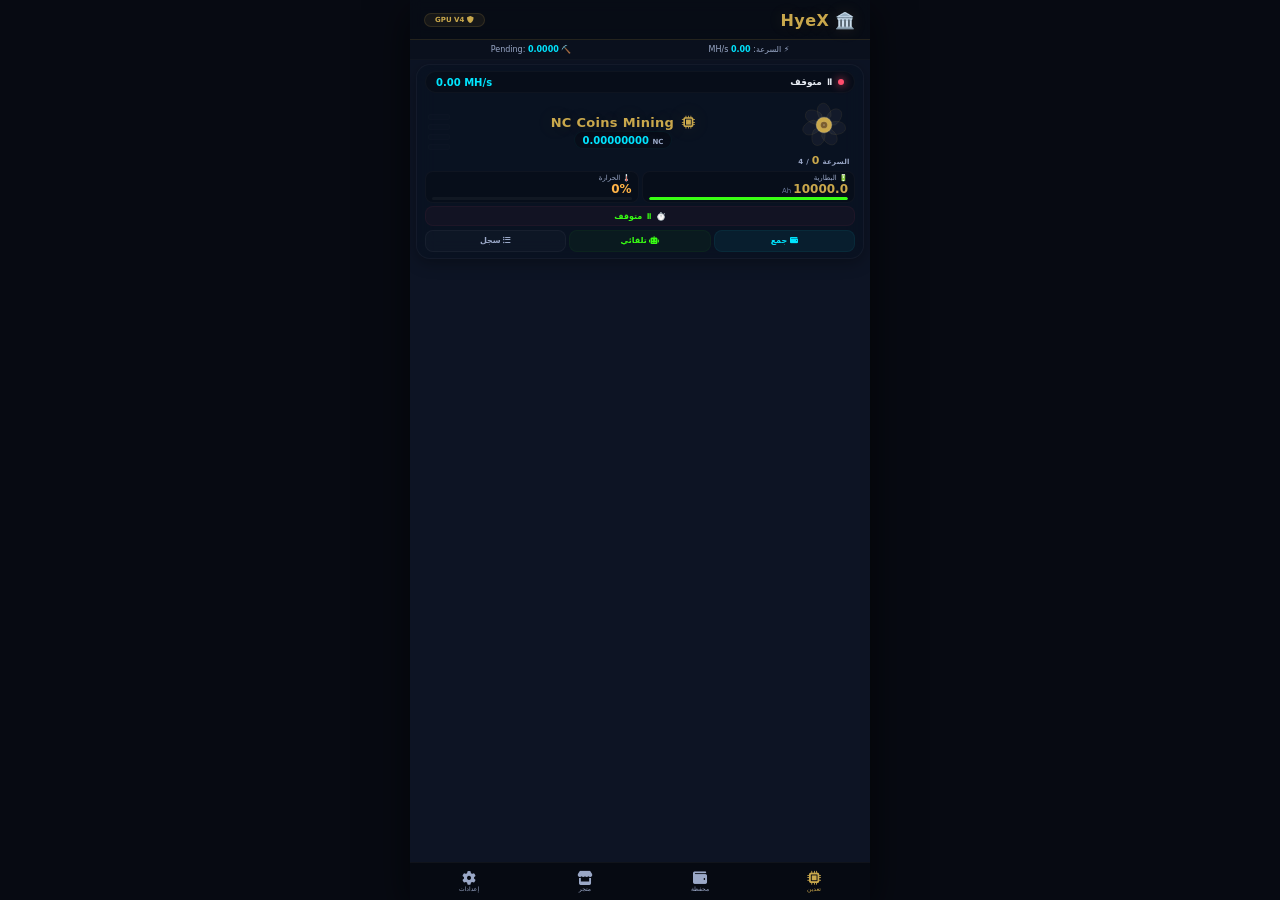
==== commit 2f7af8e9: "Update index.html" ====
--- a/index.html
+++ b/index.html
@@ -7,30 +7,30 @@
     <link rel="stylesheet" href="https://cdnjs.cloudflare.com/ajax/libs/font-awesome/6.0.0-beta3/css/all.min.css">
     <style>
         /* ============================================================
-           ROOT & RESET (تصميم مضغوط ليناسب الشاشة)
+           RESET & BASE (مضغوط جداً)
            ============================================================ */
         :root {
             --bg-primary: #070A12;
             --bg-secondary: #0D1424;
             --bg-card: rgba(10, 18, 34, 0.85);
             --gold: #C9A84C;
-            --gold-dim: rgba(201, 168, 76, 0.2);
+            --gold-dim: rgba(201, 168, 76, 0.15);
             --cyan: #00E5FF;
             --green: #39FF14;
-            --green-dim: rgba(57, 255, 20, 0.15);
+            --green-dim: rgba(57, 255, 20, 0.12);
             --red: #FF4D6D;
             --orange: #FFB347;
             --text-primary: #E8EDF5;
             --text-secondary: #9AA8C7;
-            --shadow: 0 20px 60px rgba(0, 0, 0, 0.7);
-            --radius: 16px;
-            --transition: 0.3s ease;
+            --text-muted: #6A7A9A;
+            --shadow: 0 10px 40px rgba(0, 0, 0, 0.6);
+            --radius: 14px;
         }
         * {
             margin: 0;
             padding: 0;
             box-sizing: border-box;
-            font-family: 'Segoe UI', system-ui, sans-serif;
+            font-family: 'Segoe UI', system-ui, -apple-system, sans-serif;
         }
         body {
             background: var(--bg-primary);
@@ -38,73 +38,79 @@
             justify-content: center;
             align-items: center;
             min-height: 100vh;
-            padding: 8px;
+            padding: 0;
             color: var(--text-primary);
+            font-size: 10px;
         }
         .app {
             max-width: 460px;
             width: 100%;
-            height: 100vh;
-            max-height: 100vh;
+            height: 100dvh;
+            max-height: 100dvh;
             background: var(--bg-secondary);
             display: flex;
             flex-direction: column;
             overflow: hidden;
-            border-radius: 28px;
+            border: none;
             box-shadow: var(--shadow);
-            border: 1px solid rgba(255, 255, 255, 0.03);
+            position: relative;
         }
 
         /* Header */
         .corp-header {
             flex-shrink: 0;
-            padding: 10px 16px 8px;
-            background: rgba(7, 10, 18, 0.7);
-            backdrop-filter: blur(8px);
-            border-bottom: 2px solid var(--gold-dim);
+            padding: 6px 14px 5px;
+            background: rgba(7, 10, 18, 0.8);
+            backdrop-filter: blur(6px);
+            border-bottom: 1px solid var(--gold-dim);
             display: flex;
             justify-content: space-between;
             align-items: center;
             z-index: 10;
+            height: 40px;
         }
         .corp-header h1 {
-            font-size: 18px;
+            font-size: 16px;
             font-weight: 800;
             color: var(--gold);
-            text-shadow: 0 0 20px var(--gold-dim);
+            text-shadow: 0 0 15px var(--gold-dim);
+            letter-spacing: 0.5px;
         }
         .corp-header .badge {
-            background: rgba(201, 168, 76, 0.1);
+            background: rgba(201, 168, 76, 0.08);
             border: 1px solid var(--gold-dim);
-            padding: 3px 12px;
-            border-radius: 40px;
-            font-size: 8px;
+            padding: 2px 10px;
+            border-radius: 30px;
+            font-size: 7px;
             color: var(--gold);
+            font-weight: 600;
         }
 
         /* Ticker */
         .price-ticker {
             flex-shrink: 0;
-            background: rgba(0, 0, 0, 0.3);
-            padding: 4px 12px;
+            background: rgba(0, 0, 0, 0.2);
+            padding: 2px 12px;
             display: flex;
             justify-content: space-around;
-            border-bottom: 1px solid rgba(255, 255, 255, 0.04);
-            font-size: 9px;
+            border-bottom: 1px solid rgba(255, 255, 255, 0.02);
+            font-size: 8px;
             color: var(--text-secondary);
+            height: 20px;
+            align-items: center;
         }
         .price-ticker .value {
             color: var(--cyan);
             font-weight: 700;
         }
 
-        /* Tab Content */
+        /* Tab Content (يأخذ باقي المساحة مع تمرير داخلي) */
         .tab-content {
             flex: 1 1 auto;
             overflow-y: auto;
-            padding: 8px 10px 6px;
+            padding: 4px 6px 2px;
             display: none;
-            animation: fade 0.25s ease;
+            animation: fade 0.2s ease;
         }
         .tab-content.active {
             display: block;
@@ -112,7 +118,7 @@
         @keyframes fade {
             from {
                 opacity: 0;
-                transform: translateY(4px);
+                transform: translateY(3px);
             }
             to {
                 opacity: 1;
@@ -128,17 +134,17 @@
         }
 
         /* ============================================================
-           MINING RIG - (مضغوط ليناسب الشاشة)
+           MINING RIG - تصميم مضغوط جداً
            ============================================================ */
         .mining-rig {
             background: var(--bg-card);
-            backdrop-filter: blur(12px);
+            backdrop-filter: blur(10px);
             border-radius: var(--radius);
-            border: 1px solid rgba(255, 255, 255, 0.06);
-            padding: 12px 12px 10px;
+            border: 1px solid rgba(255, 255, 255, 0.04);
+            padding: 6px 8px 6px;
             position: relative;
             overflow: hidden;
-            box-shadow: 0 8px 32px rgba(0, 0, 0, 0.4);
+            box-shadow: 0 4px 16px rgba(0, 0, 0, 0.3);
         }
         .mining-rig::before {
             content: '';
@@ -150,7 +156,7 @@
             border-radius: var(--radius);
             background: conic-gradient(from 0deg, transparent, var(--gold-dim), transparent, var(--cyan-dim), transparent);
             z-index: -1;
-            opacity: 0.5;
+            opacity: 0.4;
             animation: rotateGlow 10s linear infinite;
         }
         @keyframes rotateGlow {
@@ -162,43 +168,43 @@
             }
         }
 
-        /* Status Bar */
+        /* Status Bar (مضغوط) */
         .rig-status-bar {
             display: flex;
             justify-content: space-between;
             align-items: center;
-            margin-bottom: 6px;
-            background: rgba(0, 0, 0, 0.3);
-            padding: 2px 12px;
+            margin-bottom: 4px;
+            background: rgba(0, 0, 0, 0.25);
+            padding: 0 10px;
             border-radius: 30px;
-            border: 1px solid rgba(255, 255, 255, 0.04);
-            height: 26px;
+            border: 1px solid rgba(255, 255, 255, 0.03);
+            height: 22px;
         }
         .rig-status-bar .status-dot {
             display: flex;
             align-items: center;
-            gap: 6px;
-            font-size: 10px;
+            gap: 4px;
+            font-size: 9px;
             font-weight: 600;
         }
         .rig-status-bar .status-dot .dot {
-            width: 7px;
-            height: 7px;
+            width: 6px;
+            height: 6px;
             border-radius: 50%;
             transition: 0.3s;
         }
         .rig-status-bar .status-dot .dot.online {
             background: var(--green);
-            box-shadow: 0 0 10px var(--green);
+            box-shadow: 0 0 8px var(--green);
             animation: pulse 1.5s infinite;
         }
         .rig-status-bar .status-dot .dot.offline {
             background: var(--red);
-            box-shadow: 0 0 10px var(--red);
+            box-shadow: 0 0 8px var(--red);
         }
         .rig-status-bar .status-dot .dot.cooling {
             background: var(--cyan);
-            box-shadow: 0 0 10px var(--cyan);
+            box-shadow: 0 0 8px var(--cyan);
             animation: pulse 0.8s infinite;
         }
         @keyframes pulse {
@@ -208,58 +214,50 @@
                 transform: scale(1);
             }
             50% {
-                opacity: 0.4;
-                transform: scale(0.8);
+                opacity: 0.3;
+                transform: scale(0.7);
             }
         }
         .rig-status-bar .hash-rate {
-            font-size: 11px;
+            font-size: 10px;
             font-weight: 700;
             color: var(--cyan);
             direction: ltr;
         }
 
-        /* MAIN LAYOUT */
+        /* MAIN LAYOUT (مضغوط جداً) */
         .rig-main-layout {
             display: flex;
             align-items: center;
             justify-content: space-between;
-            gap: 6px;
-            margin: 2px 0 6px;
-        }
-
-        /* --- LEFT: GPU FAN (SVG) --- */
+            gap: 4px;
+            margin: 2px 0 4px;
+        }
+
+        /* LEFT: GPU Fan */
         .rig-fan-wrapper {
-            flex: 0 0 72px;
+            flex: 0 0 62px;
             display: flex;
             flex-direction: column;
             align-items: center;
             cursor: pointer;
         }
         .fan-svg-container {
-            width: 65px;
-            height: 65px;
+            width: 56px;
+            height: 56px;
             position: relative;
-            transition: 0.3s;
         }
         .fan-svg-container svg {
             width: 100%;
             height: 100%;
             display: block;
         }
-        /* GPU Fan Blade styling */
         .fan-blade {
-            fill: rgba(255, 255, 255, 0.05);
-            stroke: rgba(201, 168, 76, 0.2);
+            fill: rgba(255, 255, 255, 0.04);
+            stroke: rgba(201, 168, 76, 0.15);
             stroke-width: 1;
-            transition: fill 0.4s, stroke 0.4s;
-        }
-        .fan-center-ring {
-            fill: radial-gradient(circle, #C9A84C, #7a5d2e);
-            stroke: rgba(255, 255, 255, 0.2);
-            stroke-width: 2;
-        }
-        /* Fan animations */
+            transition: fill 0.3s, stroke 0.3s;
+        }
         .fan-svg-container.spin1 {
             animation: spinFan 1.2s linear infinite;
         }
@@ -285,101 +283,103 @@
         }
         @keyframes shake {
             0% {
-                transform: rotate(-5deg);
+                transform: rotate(-4deg);
             }
             100% {
-                transform: rotate(5deg);
+                transform: rotate(4deg);
             }
         }
 
         .rig-fan-wrapper .fan-label {
-            font-size: 8px;
+            font-size: 7px;
             color: var(--text-secondary);
-            margin-top: 2px;
+            margin-top: 1px;
             font-weight: 600;
-            letter-spacing: 0.5px;
+            letter-spacing: 0.3px;
         }
         .rig-fan-wrapper .fan-label span {
             color: var(--gold);
-            font-size: 12px;
-        }
-
-        /* --- CENTER: NC Coins Mining --- */
+            font-size: 11px;
+        }
+
+        /* CENTER */
         .rig-center {
             flex: 1;
             text-align: center;
             padding: 0 2px;
         }
         .rig-center .main-title {
-            font-size: 15px;
+            font-size: 13px;
             font-weight: 900;
             color: var(--gold);
-            text-shadow: 0 0 25px var(--gold-dim);
-            letter-spacing: 0.5px;
+            text-shadow: 0 0 20px var(--gold-dim);
+            letter-spacing: 0.3px;
             line-height: 1.2;
         }
         .rig-center .main-title i {
-            font-size: 16px;
-            margin-left: 4px;
+            font-size: 13px;
+            margin-left: 3px;
         }
         .rig-center .pending-display {
-            margin-top: 2px;
-            font-size: 12px;
+            margin-top: 1px;
+            font-size: 10px;
             font-weight: 700;
             color: var(--cyan);
             direction: ltr;
-            background: rgba(0, 0, 0, 0.3);
-            padding: 1px 10px;
+            background: rgba(0, 0, 0, 0.25);
+            padding: 0 8px;
             border-radius: 30px;
             display: inline-block;
-            border: 1px solid rgba(0, 229, 255, 0.08);
+            border: 1px solid rgba(0, 229, 255, 0.05);
+            height: 18px;
+            line-height: 18px;
         }
         .rig-center .pending-display small {
-            font-size: 8px;
+            font-size: 7px;
             color: var(--text-secondary);
         }
 
-        /* --- RIGHT: 4 LED Buttons --- */
+        /* RIGHT: LEDs (مضغوط) */
         .rig-leds-wrapper {
-            flex: 0 0 36px;
+            flex: 0 0 28px;
             display: flex;
             flex-direction: column;
-            gap: 5px;
+            gap: 4px;
             align-items: center;
             justify-content: center;
         }
         .led-btn {
-            width: 28px;
-            height: 8px;
+            width: 22px;
+            height: 6px;
             border-radius: 20px;
-            background: rgba(255, 255, 255, 0.04);
-            border: 1px solid rgba(255, 255, 255, 0.05);
+            background: rgba(255, 255, 255, 0.03);
+            border: 1px solid rgba(255, 255, 255, 0.04);
             transition: 0.3s;
         }
         .led-btn.active {
             background: var(--green);
             border-color: var(--green);
-            box-shadow: 0 0 12px var(--green-dim);
+            box-shadow: 0 0 10px var(--green-dim);
             animation: blinkGreen 0.8s ease-in-out infinite alternate;
         }
         .led-btn.active.high {
             background: var(--orange);
             border-color: var(--orange);
-            box-shadow: 0 0 12px rgba(255, 180, 50, 0.3);
+            box-shadow: 0 0 10px rgba(255, 180, 50, 0.25);
             animation: blinkOrange 0.6s ease-in-out infinite alternate;
         }
         .led-btn.active.max {
             background: var(--red);
             border-color: var(--red);
-            box-shadow: 0 0 12px rgba(255, 77, 109, 0.4);
+            box-shadow: 0 0 10px rgba(255, 77, 109, 0.3);
             animation: blinkRed 0.4s ease-in-out infinite alternate;
         }
         .led-btn.off {
-            opacity: 0.25;
+            opacity: 0.2;
         }
         @keyframes blinkGreen {
             0% {
-                opacity: 0.5;
+                opacity: 0.4;
             }
             100% {
                 opacity: 1;
@@ -387,7 +387,7 @@
         }
         @keyframes blinkOrange {
             0% {
-                opacity: 0.5;
+                opacity: 0.4;
             }
             100% {
                 opacity: 1;
@@ -395,25 +395,25 @@
         }
         @keyframes blinkRed {
             0% {
-                opacity: 0.4;
+                opacity: 0.3;
             }
             100% {
                 opacity: 1;
             }
         }
 
-        /* --- STATS GRID (مضغوط) --- */
+        /* STATS GRID (مضغوط جداً) */
         .rig-stats-grid {
             display: grid;
             grid-template-columns: 1fr 1fr;
-            gap: 4px;
-            margin-top: 6px;
+            gap: 3px;
+            margin-top: 4px;
         }
         .stat-box {
-            background: rgba(0, 0, 0, 0.25);
-            border-radius: 10px;
-            padding: 4px 8px;
-            border: 1px solid rgba(255, 255, 255, 0.04);
+            background: rgba(0, 0, 0, 0.2);
+            border-radius: 8px;
+            padding: 2px 6px;
+            border: 1px solid rgba(255, 255, 255, 0.03);
         }
         .stat-box .label {
             font-size: 7px;
@@ -422,7 +422,7 @@
             line-height: 1.2;
         }
         .stat-box .value {
-            font-size: 14px;
+            font-size: 12px;
             font-weight: 800;
             font-variant-numeric: tabular-nums;
             direction: ltr;
@@ -434,35 +434,37 @@
             color: var(--orange);
         }
         .stat-box .sub {
-            font-size: 8px;
-            color: var(--text-secondary);
+            font-size: 7px;
+            color: var(--text-muted);
             font-weight: 400;
         }
         .stat-box .bar-track {
             width: 100%;
-            height: 3px;
-            background: rgba(255, 255, 255, 0.05);
+            height: 2.5px;
+            background: rgba(255, 255, 255, 0.04);
             border-radius: 10px;
             overflow: hidden;
-            margin-top: 2px;
+            margin-top: 1px;
         }
         .stat-box .bar-track .bar-fill {
             height: 100%;
             border-radius: 10px;
-            transition: width 0.5s ease;
+            transition: width 0.4s ease;
         }
 
         /* Timer Warning (يأخذ عرض الصفين) */
         .timer-warning {
             grid-column: span 2;
             text-align: center;
-            background: rgba(255, 77, 109, 0.05);
-            border-radius: 10px;
-            padding: 3px 6px;
-            border: 1px solid rgba(255, 77, 109, 0.08);
-            font-size: 9px;
+            background: rgba(255, 77, 109, 0.04);
+            border-radius: 8px;
+            padding: 2px 4px;
+            border: 1px solid rgba(255, 77, 109, 0.05);
+            font-size: 8px;
             font-weight: 600;
             color: var(--text-secondary);
+            height: 20px;
+            line-height: 16px;
         }
         .timer-warning span {
             font-weight: 800;
@@ -479,25 +481,31 @@
         .timer-warning .cool {
             color: var(--cyan);
         }
-
-        /* Action Bar */
+        .timer-warning #timerCountdown {
+            font-weight: 800;
+            direction: ltr;
+        }
+
+        /* Action Bar (مضغوط) */
         .action-bar {
             display: flex;
-            gap: 4px;
-            margin-top: 6px;
+            gap: 3px;
+            margin-top: 4px;
         }
         .action-bar .btn {
             flex: 1;
-            padding: 5px 2px;
-            border-radius: 10px;
-            border: 1px solid rgba(255, 255, 255, 0.05);
-            background: rgba(0, 0, 0, 0.3);
+            padding: 3px 2px;
+            border-radius: 8px;
+            border: 1px solid rgba(255, 255, 255, 0.04);
+            background: rgba(0, 0, 0, 0.25);
             color: var(--text-secondary);
             font-weight: 600;
-            font-size: 9px;
+            font-size: 8px;
             cursor: pointer;
-            transition: 0.2s;
+            transition: 0.15s;
             text-align: center;
+            height: 22px;
+            line-height: 14px;
         }
         .action-bar .btn:active {
             transform: scale(0.94);
@@ -505,35 +513,38 @@
         .action-bar .btn-collect {
             background: rgba(0, 229, 255, 0.06);
             color: var(--cyan);
-            border-color: rgba(0, 229, 255, 0.08);
+            border-color: rgba(0, 229, 255, 0.06);
         }
         .action-bar .btn-auto {
             background: rgba(57, 255, 20, 0.04);
             color: var(--green);
-            border-color: rgba(57, 255, 20, 0.06);
+            border-color: rgba(57, 255, 20, 0.04);
         }
         .action-bar .btn-auto.active {
-            background: rgba(255, 180, 50, 0.1);
+            background: rgba(255, 180, 50, 0.08);
             color: var(--orange);
-            border-color: rgba(255, 180, 50, 0.15);
-        }
-
-        /* Log (مضغوط) */
+            border-color: rgba(255, 180, 50, 0.1);
+        }
+        .action-bar .btn-log {
+            background: rgba(255, 255, 255, 0.02);
+        }
+
+        /* Log (مضغوط جداً) */
         .log-container {
-            max-height: 45px;
+            max-height: 38px;
             overflow-y: auto;
-            background: rgba(0, 0, 0, 0.25);
-            border-radius: 10px;
-            padding: 2px 8px;
-            border: 1px solid rgba(255, 255, 255, 0.04);
-            margin-top: 4px;
-            font-size: 8px;
+            background: rgba(0, 0, 0, 0.2);
+            border-radius: 8px;
+            padding: 1px 6px;
+            border: 1px solid rgba(255, 255, 255, 0.03);
+            margin-top: 3px;
+            font-size: 7px;
         }
         .log-container .log-item {
             display: flex;
             justify-content: space-between;
             padding: 1px 0;
-            border-bottom: 1px solid rgba(255, 255, 255, 0.03);
+            border-bottom: 1px solid rgba(255, 255, 255, 0.02);
             color: var(--text-secondary);
         }
         .log-container .log-item .time {
@@ -545,25 +556,26 @@
            ============================================================ */
         .card {
             background: var(--bg-card);
-            backdrop-filter: blur(8px);
-            border-radius: 14px;
+            backdrop-filter: blur(6px);
+            border-radius: 12px;
             border: 1px solid rgba(255, 255, 255, 0.04);
-            padding: 10px 12px;
-            margin-bottom: 6px;
+            padding: 8px 10px;
+            margin-bottom: 4px;
         }
         .wallet-grid {
             display: grid;
             grid-template-columns: 1fr 1fr;
-            gap: 6px;
+            gap: 4px;
         }
         .wallet-item {
             background: rgba(0, 0, 0, 0.2);
-            border-radius: 10px;
-            padding: 8px;
+            border-radius: 8px;
+            padding: 6px;
             text-align: center;
+            font-size: 10px;
         }
         .wallet-item .balance {
-            font-size: 14px;
+            font-size: 13px;
             font-weight: 700;
         }
         .wallet-item .balance.nc {
@@ -572,20 +584,21 @@
         .wallet-item .balance.cash {
             color: var(--green);
         }
+
         .shop-category-tabs {
             display: flex;
-            gap: 3px;
+            gap: 2px;
             flex-wrap: wrap;
-            margin-bottom: 6px;
+            margin-bottom: 4px;
         }
         .shop-category-tabs .tab-btn {
             flex: 1;
             padding: 2px 2px;
             border-radius: 30px;
-            border: 1px solid rgba(255, 255, 255, 0.05);
+            border: 1px solid rgba(255, 255, 255, 0.04);
             background: transparent;
             color: var(--text-secondary);
-            font-size: 8px;
+            font-size: 7px;
             cursor: pointer;
             font-weight: 600;
             text-align: center;
@@ -598,39 +611,39 @@
         .shop-grid {
             display: grid;
             grid-template-columns: 1fr 1fr;
-            gap: 4px;
-            max-height: 180px;
+            gap: 3px;
+            max-height: 140px;
             overflow-y: auto;
         }
         .shop-item-card {
-            background: rgba(0, 0, 0, 0.2);
-            border-radius: 10px;
-            padding: 6px;
+            background: rgba(0, 0, 0, 0.15);
+            border-radius: 8px;
+            padding: 4px;
             text-align: center;
         }
         .shop-item-card .item-icon {
-            font-size: 18px;
+            font-size: 14px;
         }
         .shop-item-card .item-name {
-            font-size: 9px;
+            font-size: 8px;
             font-weight: 700;
         }
         .shop-item-card .item-price {
-            font-size: 9px;
+            font-size: 8px;
             color: var(--gold);
             font-weight: 700;
         }
         .shop-item-card .btn {
-            margin-top: 2px;
-            padding: 1px 8px;
+            margin-top: 1px;
+            padding: 1px 6px;
             border-radius: 30px;
             border: none;
-            font-size: 8px;
+            font-size: 7px;
             font-weight: 700;
             cursor: pointer;
-            background: rgba(57, 255, 20, 0.1);
+            background: rgba(57, 255, 20, 0.08);
             color: var(--green);
-            border: 1px solid rgba(57, 255, 20, 0.1);
+            border: 1px solid rgba(57, 255, 20, 0.06);
             width: 100%;
         }
         .shop-item-card .btn:disabled {
@@ -641,19 +654,19 @@
         .settings-item {
             display: flex;
             justify-content: space-between;
-            padding: 6px 0;
-            border-bottom: 1px solid rgba(255, 255, 255, 0.04);
+            padding: 4px 0;
+            border-bottom: 1px solid rgba(255, 255, 255, 0.03);
             align-items: center;
-            font-size: 11px;
+            font-size: 10px;
             color: var(--text-secondary);
         }
         .switch input {
             display: none;
         }
         .switch .slider {
-            width: 26px;
-            height: 14px;
-            background: rgba(255, 255, 255, 0.1);
+            width: 22px;
+            height: 12px;
+            background: rgba(255, 255, 255, 0.08);
             border-radius: 30px;
             display: inline-block;
             position: relative;
@@ -667,72 +680,74 @@
             height: 8px;
             background: #fff;
             border-radius: 50%;
-            top: 3px;
-            left: 3px;
+            top: 2px;
+            left: 2px;
             transition: 0.3s;
         }
         .switch input:checked+.slider {
             background: var(--cyan);
         }
         .switch input:checked+.slider::after {
-            left: 15px;
+            left: 12px;
         }
         .profile-trigger {
             display: flex;
             align-items: center;
-            gap: 4px;
+            gap: 3px;
             cursor: pointer;
-            background: rgba(201, 168, 76, 0.1);
-            padding: 2px 10px;
+            background: rgba(201, 168, 76, 0.08);
+            padding: 1px 8px;
             border-radius: 30px;
             border: 1px solid var(--gold-dim);
             color: var(--gold);
             font-weight: 700;
-            font-size: 10px;
+            font-size: 9px;
         }
 
         /* ============================================================
-           BOTTOM NAV (ثابت في الأسفل)
+           BOTTOM NAV (ثابت في الأسفل - تم إصلاحه)
            ============================================================ */
         .bottom-nav {
             flex-shrink: 0;
             background: rgba(7, 10, 18, 0.95);
-            backdrop-filter: blur(10px);
+            backdrop-filter: blur(8px);
             border-top: 1px solid rgba(255, 255, 255, 0.04);
             display: flex;
             justify-content: space-around;
-            padding: 4px 0 6px;
+            padding: 2px 0 3px;
             margin-top: auto;
+            height: 38px;
+            align-items: center;
         }
         .bottom-nav .nav-item {
             display: flex;
             flex-direction: column;
             align-items: center;
             color: var(--text-secondary);
-            font-size: 7px;
+            font-size: 6px;
             cursor: pointer;
             transition: 0.2s;
-            padding: 0 4px;
+            padding: 0 2px;
         }
         .bottom-nav .nav-item i {
-            font-size: 16px;
-            margin-bottom: 1px;
+            font-size: 14px;
+            margin-bottom: 0px;
         }
         .bottom-nav .nav-item.active {
             color: var(--gold);
         }
 
-        /* Profile Slide (مختصر) */
+        /* Profile Slide */
         .profile-slide {
             position: fixed;
             top: 0;
             right: -100%;
             width: 100%;
-            max-width: 360px;
+            max-width: 340px;
             height: 100%;
             background: var(--bg-secondary);
             z-index: 1000;
-            transition: 0.4s cubic-bezier(0.22, 1, 0.36, 1);
+            transition: 0.3s cubic-bezier(0.22, 1, 0.36, 1);
             border-left: 1px solid rgba(255, 255, 255, 0.04);
             display: flex;
             flex-direction: column;
@@ -746,16 +761,16 @@
             left: 0;
             right: 0;
             bottom: 0;
-            background: rgba(0, 0, 0, 0.6);
+            background: rgba(0, 0, 0, 0.5);
             z-index: 999;
             display: none;
-            backdrop-filter: blur(4px);
+            backdrop-filter: blur(3px);
         }
         .profile-overlay.show {
             display: block;
         }
         .profile-slide .header {
-            padding: 14px 18px;
+            padding: 10px 16px;
             border-bottom: 1px solid rgba(255, 255, 255, 0.04);
             display: flex;
             justify-content: space-between;
@@ -763,42 +778,47 @@
         }
         .profile-slide .header h2 {
             color: var(--gold);
-            font-size: 16px;
+            font-size: 14px;
         }
         .profile-slide .header .close-btn {
             background: none;
             border: none;
             color: var(--text-secondary);
-            font-size: 20px;
+            font-size: 18px;
             cursor: pointer;
         }
         .profile-slide .body {
             flex: 1;
             overflow-y: auto;
-            padding: 16px;
+            padding: 14px;
         }
         .profile-slide .input-field {
             width: 100%;
-            padding: 8px 12px;
+            padding: 6px 10px;
             background: rgba(0, 0, 0, 0.3);
-            border: 1px solid rgba(255, 255, 255, 0.06);
-            border-radius: 10px;
+            border: 1px solid rgba(255, 255, 255, 0.05);
+            border-radius: 8px;
             color: var(--text-primary);
-            font-size: 13px;
-            margin-bottom: 10px;
+            font-size: 12px;
+            margin-bottom: 8px;
         }
         .profile-slide .save-btn {
             width: 100%;
-            padding: 10px;
+            padding: 8px;
             background: var(--gold);
             border: none;
             border-radius: 30px;
             font-weight: 700;
+            font-size: 12px;
             color: #0A0E18;
             cursor: pointer;
         }
+
         ::-webkit-scrollbar {
             width: 2px;
+        }
+        ::-webkit-scrollbar-track {
+            background: transparent;
         }
         ::-webkit-scrollbar-thumb {
             background: var(--gold);
@@ -835,13 +855,12 @@
                     <div class="hash-rate" id="hashRateDisplay">0.00 MH/s</div>
                 </div>
 
-                <!-- MAIN LAYOUT: GPU FAN | CENTER | LEDS -->
+                <!-- MAIN LAYOUT -->
                 <div class="rig-main-layout">
-                    <!-- LEFT: GPU Fan (SVG) -->
+                    <!-- LEFT: GPU Fan -->
                     <div class="rig-fan-wrapper" id="fanClickArea">
                         <div class="fan-svg-container" id="fanSvgContainer">
                             <svg viewBox="0 0 100 100" xmlns="http://www.w3.org/2000/svg">
-                                <!-- 7 GPU-style curved blades -->
                                 <g id="fanBladesGroup">
                                     <path class="fan-blade" d="M 50 50 C 55 25, 70 15, 80 25 C 85 32, 78 45, 70 50 Z" />
                                     <path class="fan-blade" d="M 50 50 C 55 25, 70 15, 80 25 C 85 32, 78 45, 70 50 Z" transform="rotate(51.4 50 50)" />
@@ -851,10 +870,9 @@
                                     <path class="fan-blade" d="M 50 50 C 55 25, 70 15, 80 25 C 85 32, 78 45, 70 50 Z" transform="rotate(257 50 50)" />
                                     <path class="fan-blade" d="M 50 50 C 55 25, 70 15, 80 25 C 85 32, 78 45, 70 50 Z" transform="rotate(308.4 50 50)" />
                                 </g>
-                                <!-- Center Hub (GPU style) -->
-                                <circle cx="50" cy="50" r="14" fill="#C9A84C" stroke="rgba(255,255,255,0.2)" stroke-width="2" />
-                                <circle cx="50" cy="50" r="6" fill="#7a5d2e" stroke="rgba(255,255,255,0.1)" stroke-width="1.5" />
-                                <circle cx="50" cy="50" r="2" fill="#fff" opacity="0.3" />
+                                <circle cx="50" cy="50" r="14" fill="#C9A84C" stroke="rgba(255,255,255,0.15)" stroke-width="2" />
+                                <circle cx="50" cy="50" r="6" fill="#7a5d2e" stroke="rgba(255,255,255,0.08)" stroke-width="1.5" />
+                                <circle cx="50" cy="50" r="2" fill="#fff" opacity="0.2" />
                             </svg>
                         </div>
                         <div class="fan-label">السرعة <span id="fanSpeedDisplay">1</span> / 4</div>
@@ -893,7 +911,7 @@
                     </div>
                     <div class="timer-warning" id="timerDisplay">
                         ⏱️ <span id="miningStatusText" class="ok">مستقر</span>
-                        <span id="timerCountdown" style="display:none; font-weight:800;">--:--</span>
+                        <span id="timerCountdown" style="display:none;">--:--</span>
                     </div>
                 </div>
 
@@ -905,7 +923,7 @@
                 </div>
 
                 <!-- Log -->
-                <div id="logContainer" style="display:none; margin-top:4px;">
+                <div id="logContainer" style="display:none; margin-top:2px;">
                     <div class="log-container" id="logList">
                         <div class="log-item" style="justify-content:center;color:var(--text-muted);">لا توجد عمليات</div>
                     </div>
@@ -921,13 +939,13 @@
                     <div class="wallet-item"><div>Cash</div><div class="balance cash" id="balCash">0.00</div></div>
                 </div>
             </div>
-            <div style="text-align:center;font-size:9px;color:var(--text-secondary);">🔒 محاكاة ترفيهية</div>
+            <div style="text-align:center;font-size:7px;color:var(--text-muted);">🔒 محاكاة ترفيهية</div>
         </div>
 
         <!-- TAB: SHOP -->
         <div id="tab-shop" class="tab-content">
             <div class="card">
-                <div style="display:flex;justify-content:space-between;font-weight:700;margin-bottom:6px;font-size:12px;">🛒 المتجر <span style="color:var(--gold);" id="shopBalance">0.00 NC</span></div>
+                <div style="display:flex;justify-content:space-between;font-weight:700;margin-bottom:4px;font-size:11px;">🛒 المتجر <span style="color:var(--gold);" id="shopBalance">0.00 NC</span></div>
                 <div class="shop-category-tabs">
                     <button class="tab-btn active" data-cat="upgrades">🔧 ترقيات</button>
                     <button class="tab-btn" data-cat="boosters">⚡ تسريعات</button>
@@ -944,15 +962,15 @@
                     <div class="profile-trigger" onclick="toggleProfile()"><i class="fas fa-user"></i> <span id="settingsProfileName">مستخدم</span></div>
                 </div>
                 <div class="settings-item"><span>🌓 المظهر</span>
-                    <div><button id="themeDarkBtn" style="padding:1px 10px;border-radius:30px;border:1px solid var(--gold);background:transparent;color:var(--gold);font-size:9px;cursor:pointer;">داكن</button>
-                        <button id="themeLightBtn" style="padding:1px 10px;border-radius:30px;border:1px solid rgba(255,255,255,0.1);background:transparent;color:var(--text-secondary);font-size:9px;cursor:pointer;">فاتح</button></div>
+                    <div><button id="themeDarkBtn" style="padding:1px 8px;border-radius:30px;border:1px solid var(--gold);background:transparent;color:var(--gold);font-size:8px;cursor:pointer;">داكن</button>
+                        <button id="themeLightBtn" style="padding:1px 8px;border-radius:30px;border:1px solid rgba(255,255,255,0.08);background:transparent;color:var(--text-secondary);font-size:8px;cursor:pointer;">فاتح</button></div>
                 </div>
                 <div class="settings-item"><span>🔊 صوت</span> <label class="switch"><input type="checkbox" id="soundToggle" checked><span class="slider"></span></label></div>
-                <div class="settings-item"><span>🔄 إعادة تعيين</span> <button id="resetBtn" style="background:rgba(255,77,109,0.1);border:1px solid rgba(255,77,109,0.15);color:var(--red);padding:1px 14px;border-radius:30px;cursor:pointer;font-size:9px;">إعادة</button></div>
+                <div class="settings-item"><span>🔄 إعادة تعيين</span> <button id="resetBtn" style="background:rgba(255,77,109,0.08);border:1px solid rgba(255,77,109,0.1);color:var(--red);padding:1px 12px;border-radius:30px;cursor:pointer;font-size:8px;">إعادة</button></div>
             </div>
         </div>
 
-        <!-- BOTTOM NAV (ثابت) -->
+        <!-- BOTTOM NAV (الآن يظهر دائماً في الأسفل) -->
         <div class="bottom-nav">
             <div class="nav-item active" data-tab="mining"><i class="fas fa-microchip"></i><span>تعدين</span></div>
             <div class="nav-item" data-tab="wallet"><i class="fas fa-wallet"></i><span>محفظة</span></div>
@@ -1108,13 +1126,12 @@
         }
 
         // ================================================================
-        // 6. UPDATE LOOPS (every second)
+        // 6. UPDATE LOOPS
         // ================================================================
         function updateBatteryAndHeat() {
             const speed = data.fanSpeed;
             const isMining = speed > 0 && !data.isOverheated && data.battery.ah > 0;
 
-            // Battery
             if (isMining) {
                 const drain = speed * DRAIN_PER_LEVEL;
                 data.battery.ah = Math.max(0, data.battery.ah - drain);
@@ -1125,7 +1142,6 @@
             }
             data.battery.percent = (data.battery.ah / data.battery.maxAh) * 100;
 
-            // Heat
             if (data.isOverheated) {
                 data.heat.level = Math.max(0, data.heat.level - (100 / COOLDOWN_TIME));
                 data.cooldownTimer = Math.max(0, data.cooldownTimer - 1);
@@ -1138,7 +1154,6 @@
                 data.heat.level = getHeatForSpeed(speed);
             }
 
-            // Overheat timer (speed 4)
             if (speed === 4 && !data.isOverheated && data.battery.ah > 0) {
                 data.overheatTimer += 1;
                 if (data.overheatTimer >= OVERHEAT_TIME) {
@@ -1167,96 +1182,72 @@
         }
 
         // ================================================================
-        // 7. UI RENDERING
+        // 7. UI RENDERING (مضغوط)
         // ================================================================
         function renderRig() {
             const speed = data.fanSpeed;
             const isActive = speed > 0 && !data.isOverheated && data.battery.ah > 0;
 
-            // Fan SVG
             const container = document.getElementById('fanSvgContainer');
             container.className = 'fan-svg-container';
-            if (data.isOverheated) {
-                container.classList.add('overheat');
-            } else if (isActive) {
+            if (data.isOverheated) { container.classList.add('overheat'); } else if (isActive) {
                 if (speed === 1) container.classList.add('spin1');
                 else if (speed === 2) container.classList.add('spin2');
                 else if (speed === 3) container.classList.add('spin3');
                 else if (speed === 4) container.classList.add('spin4');
             }
-            // Change blade color when active
             const blades = document.querySelectorAll('.fan-blade');
             blades.forEach(b => {
-                if (isActive) {
-                    b.setAttribute('fill', 'rgba(201, 168, 76, 0.25)');
-                    b.setAttribute('stroke', 'rgba(201, 168, 76, 0.6)');
-                } else if (data.isOverheated) {
-                    b.setAttribute('fill', 'rgba(255, 77, 109, 0.2)');
-                    b.setAttribute('stroke', 'rgba(255, 77, 109, 0.5)');
-                } else {
-                    b.setAttribute('fill', 'rgba(255, 255, 255, 0.04)');
-                    b.setAttribute('stroke', 'rgba(201, 168, 76, 0.15)');
-                }
+                if (isActive) { b.setAttribute('fill', 'rgba(201, 168, 76, 0.2)');
+                    b.setAttribute('stroke', 'rgba(201, 168, 76, 0.5)'); } else if (data.isOverheated) { b
+                        .setAttribute('fill', 'rgba(255, 77, 109, 0.15)');
+                    b.setAttribute('stroke', 'rgba(255, 77, 109, 0.4)'); } else { b.setAttribute('fill',
+                        'rgba(255, 255, 255, 0.03)');
+                    b.setAttribute('stroke', 'rgba(201, 168, 76, 0.1)'); }
             });
 
             document.getElementById('fanSpeedDisplay').textContent = speed;
 
-            // LEDs
             for (let i = 0; i < 4; i++) {
                 const led = document.getElementById('led' + i);
                 led.className = 'led-btn';
-                if (i < speed) {
-                    led.classList.add('active');
-                    if (speed === 4) led.classList.add('max');
-                    else if (speed === 3) led.classList.add('high');
-                } else {
-                    led.classList.add('off');
-                }
+                if (i < speed) { led.classList.add('active'); if (speed === 4) led.classList.add('max');
+                    else if (speed === 3) led.classList.add('high'); } else { led.classList.add('off'); }
                 if (data.isOverheated) { led.classList.remove('active', 'max', 'high');
                     led.classList.add('off'); }
             }
 
-            // Hash & Pending
             const hash = getMiningSpeed();
             document.getElementById('hashRateDisplay').textContent = (hash * 1000000).toFixed(2) + ' MH/s';
             document.getElementById('tickerMH').textContent = (hash * 1000000).toFixed(2);
             document.getElementById('tickerPending').textContent = data.pending.nc.toFixed(4);
             document.getElementById('pendingNC').textContent = data.pending.nc.toFixed(8);
 
-            // Status
             const dot = document.getElementById('statusDot');
             const statusText = document.getElementById('statusText');
-            if (data.isOverheated) {
-                dot.className = 'dot cooling';
-                statusText.textContent = '🔄 تبريد';
-            } else if (speed > 0 && data.battery.ah > 0) {
-                dot.className = 'dot online';
-                statusText.textContent = '⚡ تشغيل';
-            } else {
-                dot.className = 'dot offline';
-                statusText.textContent = '⏸ متوقف';
-            }
+            if (data.isOverheated) { dot.className = 'dot cooling';
+                statusText.textContent = '🔄 تبريد'; } else if (speed > 0 && data.battery.ah > 0) { dot.className =
+                    'dot online';
+                statusText.textContent = '⚡ تشغيل'; } else { dot.className = 'dot offline';
+                statusText.textContent = '⏸ متوقف'; }
 
             updateStatsUI();
             saveData();
         }
 
         function updateStatsUI() {
-            // Battery
             const pct = Math.min(100, data.battery.percent);
             document.getElementById('batteryDisplay').textContent = data.battery.ah.toFixed(1);
             const bar = document.getElementById('batteryBar');
             bar.style.width = pct + '%';
             bar.style.background = pct > 30 ? 'var(--green)' : (pct > 15 ? 'var(--orange)' : 'var(--red)');
 
-            // Heat
             const heat = Math.min(100, data.heat.level);
             document.getElementById('heatDisplay').textContent = Math.round(heat) + '%';
             const heatBar = document.getElementById('heatBar');
             heatBar.style.width = heat + '%';
             heatBar.style.background = heat > 70 ? 'var(--red)' : (heat > 40 ? 'var(--orange)' : 'var(--cyan)');
 
-            // Timer
             const statusSpan = document.getElementById('miningStatusText');
             const countdownSpan = document.getElementById('timerCountdown');
 
@@ -1419,7 +1410,7 @@
                                 <div class="item-icon">${item.icon}</div>
                                 <div class="item-name">${item.name}</div>
                                 <div class="item-price">${price.toFixed(2)} ${item.currency}</div>
-                                ${maxed ? '<div style="font-size:7px;color:var(--orange);">🔝 مكتمل</div>' : ''}
+                                ${maxed ? '<div style="font-size:6px;color:var(--orange);">🔝 مكتمل</div>' : ''}
                                 <button class="btn shop-buy-btn" data-id="${item.id}" data-cat="${cat}" ${!canBuy || maxed ? 'disabled' : ''}>${maxed ? 'مكتمل' : 'شراء'}</button>
                             </div>
                         `;
@@ -1512,11 +1503,11 @@
             document.documentElement.setAttribute('data-theme', theme);
             data.settings.theme = theme;
             document.getElementById('themeDarkBtn').style.borderColor = theme === 'dark' ? 'var(--gold)' :
-                'rgba(255,255,255,0.1)';
+                'rgba(255,255,255,0.08)';
             document.getElementById('themeDarkBtn').style.color = theme === 'dark' ? 'var(--gold)' :
                 'var(--text-secondary)';
             document.getElementById('themeLightBtn').style.borderColor = theme === 'light' ? 'var(--gold)' :
-                'rgba(255,255,255,0.1)';
+                'rgba(255,255,255,0.08)';
             document.getElementById('themeLightBtn').style.color = theme === 'light' ? 'var(--gold)' :
                 'var(--text-secondary)';
             saveData();
@@ -1566,7 +1557,7 @@
             if (data.autoMine) autoMineLoop();
             data.heat.level = getHeatForSpeed(data.fanSpeed);
             renderRig();
-            addLog('🚀 تم تشغيل جهاز GPU Mining V4');
+            addLog('🚀 تم تشغيل GPU Mining V4');
         };
     </script>
 </body>
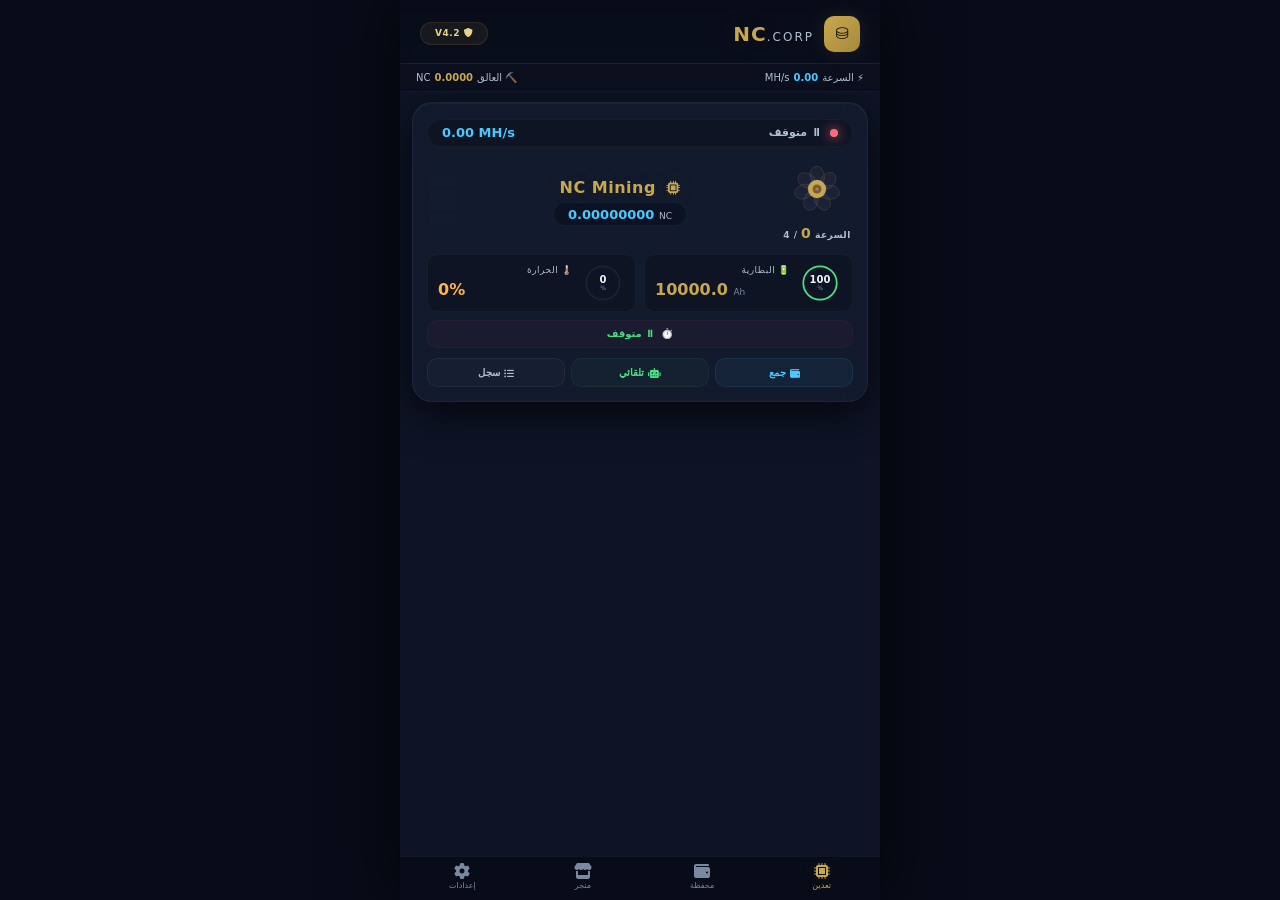
==== commit 8647274c: "Update index.html" ====
--- a/index.html
+++ b/index.html
@@ -2,48 +2,58 @@
 <html lang="ar" dir="rtl">
 <head>
     <meta charset="UTF-8">
-    <meta name="viewport" content="width=device-width, initial-scale=1.0, maximum-scale=1.0, user-scalable=no">
-    <title>HyeX - GPU Mining Rig</title>
+    <meta name="viewport" content="width=device-width, initial-scale=1.0, maximum-scale=1.0, user-scalable=yes">
+    <title>NC.CORP - Mining Console</title>
     <link rel="stylesheet" href="https://cdnjs.cloudflare.com/ajax/libs/font-awesome/6.0.0-beta3/css/all.min.css">
     <style>
-        /* ============================================================
-           RESET & BASE (مضغوط جداً)
-           ============================================================ */
+        /* ================================================================
+               ROOT VARIABLES - NC.CORP THEME
+            ================================================================ */
         :root {
-            --bg-primary: #070A12;
-            --bg-secondary: #0D1424;
-            --bg-card: rgba(10, 18, 34, 0.85);
-            --gold: #C9A84C;
-            --gold-dim: rgba(201, 168, 76, 0.15);
-            --cyan: #00E5FF;
-            --green: #39FF14;
-            --green-dim: rgba(57, 255, 20, 0.12);
-            --red: #FF4D6D;
+            --bg-primary: #080C18;
+            --bg-secondary: #0E1426;
+            --bg-card: rgba(20, 28, 48, 0.75);
+            --border-glow: rgba(200, 168, 78, 0.25);
+            --gold: #C8A84E;
+            --gold-dim: rgba(200, 168, 78, 0.12);
+            --gold-light: #E8D08E;
+            --cyan: #48C9FF;
+            --green: #4ADE80;
+            --red: #FF6B7A;
             --orange: #FFB347;
-            --text-primary: #E8EDF5;
-            --text-secondary: #9AA8C7;
-            --text-muted: #6A7A9A;
-            --shadow: 0 10px 40px rgba(0, 0, 0, 0.6);
-            --radius: 14px;
-        }
+            --text-primary: #F0F4F8;
+            --text-secondary: #B0BECE;
+            --text-muted: #7989A0;
+            --shadow-card: 0 12px 40px rgba(0, 0, 0, 0.7);
+            --radius-card: 20px;
+            --radius-sm: 10px;
+            --transition: 0.25s ease;
+            --font: 'Inter', 'Segoe UI', system-ui, -apple-system, sans-serif;
+        }
+
+        /* ================================================================
+               RESET & BASE
+            ================================================================ */
         * {
             margin: 0;
             padding: 0;
             box-sizing: border-box;
-            font-family: 'Segoe UI', system-ui, -apple-system, sans-serif;
         }
         body {
             background: var(--bg-primary);
+            font-family: var(--font);
+            color: var(--text-primary);
             display: flex;
             justify-content: center;
             align-items: center;
             min-height: 100vh;
             padding: 0;
-            color: var(--text-primary);
-            font-size: 10px;
+            margin: 0;
+            font-size: 14px;
+            line-height: 1.5;
         }
         .app {
-            max-width: 460px;
+            max-width: 480px;
             width: 100%;
             height: 100dvh;
             max-height: 100dvh;
@@ -51,74 +61,115 @@
             display: flex;
             flex-direction: column;
             overflow: hidden;
-            border: none;
-            box-shadow: var(--shadow);
+            box-shadow: 0 0 60px rgba(0, 0, 0, 0.8);
             position: relative;
         }
 
-        /* Header */
+        /* ================================================================
+               HEADER - NC.CORP BRANDING
+            ================================================================ */
         .corp-header {
             flex-shrink: 0;
-            padding: 6px 14px 5px;
-            background: rgba(7, 10, 18, 0.8);
+            padding: 14px 20px 10px;
+            background: linear-gradient(180deg, rgba(8, 12, 24, 0.95) 0%, rgba(8, 12, 24, 0.7) 100%);
             backdrop-filter: blur(6px);
+            -webkit-backdrop-filter: blur(6px);
             border-bottom: 1px solid var(--gold-dim);
             display: flex;
             justify-content: space-between;
             align-items: center;
             z-index: 10;
-            height: 40px;
-        }
-        .corp-header h1 {
+            min-height: 64px;
+        }
+        .corp-header .brand {
+            display: flex;
+            align-items: center;
+            gap: 10px;
+        }
+        .corp-header .brand .logo-icon {
+            width: 36px;
+            height: 36px;
+            background: linear-gradient(135deg, var(--gold), #A8893A);
+            border-radius: 10px;
+            display: flex;
+            align-items: center;
+            justify-content: center;
+            font-weight: 900;
             font-size: 16px;
+            color: #080C18;
+            box-shadow: 0 0 20px var(--gold-dim);
+        }
+        .corp-header .brand .corp-name {
+            font-size: 20px;
             font-weight: 800;
+            letter-spacing: 1px;
             color: var(--gold);
-            text-shadow: 0 0 15px var(--gold-dim);
+            text-shadow: 0 0 30px var(--gold-dim);
+        }
+        .corp-header .brand .corp-name span {
+            font-weight: 300;
+            color: var(--text-secondary);
+            font-size: 12px;
+            letter-spacing: 2px;
+        }
+        .corp-header .badge {
+            background: rgba(200, 168, 78, 0.08);
+            border: 1px solid var(--gold-dim);
+            padding: 4px 14px;
+            border-radius: 40px;
+            font-size: 9px;
+            font-weight: 600;
+            color: var(--gold-light);
+            text-transform: uppercase;
             letter-spacing: 0.5px;
         }
-        .corp-header .badge {
-            background: rgba(201, 168, 76, 0.08);
-            border: 1px solid var(--gold-dim);
-            padding: 2px 10px;
-            border-radius: 30px;
-            font-size: 7px;
-            color: var(--gold);
-            font-weight: 600;
-        }
-
-        /* Ticker */
-        .price-ticker {
+
+        /* ================================================================
+               TICKER - MARKET DATA
+            ================================================================ */
+        .ticker-bar {
             flex-shrink: 0;
-            background: rgba(0, 0, 0, 0.2);
-            padding: 2px 12px;
-            display: flex;
-            justify-content: space-around;
-            border-bottom: 1px solid rgba(255, 255, 255, 0.02);
-            font-size: 8px;
+            background: rgba(0, 0, 0, 0.25);
+            padding: 4px 16px;
+            display: flex;
+            justify-content: space-between;
+            border-bottom: 1px solid rgba(255, 255, 255, 0.03);
+            font-size: 10px;
             color: var(--text-secondary);
-            height: 20px;
+            height: 28px;
             align-items: center;
         }
-        .price-ticker .value {
+        .ticker-bar .item {
+            display: flex;
+            align-items: center;
+            gap: 4px;
+        }
+        .ticker-bar .value {
             color: var(--cyan);
             font-weight: 700;
-        }
-
-        /* Tab Content (يأخذ باقي المساحة مع تمرير داخلي) */
+            font-variant-numeric: tabular-nums;
+        }
+        .ticker-bar .value.gold {
+            color: var(--gold);
+        }
+
+        /* ================================================================
+               TAB CONTENT
+            ================================================================ */
         .tab-content {
             flex: 1 1 auto;
             overflow-y: auto;
-            padding: 4px 6px 2px;
+            padding: 10px 12px 6px;
             display: none;
-            animation: fade 0.2s ease;
+            animation: fadeIn 0.25s ease;
         }
         .tab-content.active {
             display: block;
         }
-        @keyframes fade {
+        @keyframes fadeIn {
             from {
                 opacity: 0;
-                transform: translateY(3px);
+                transform: translateY(6px);
             }
             to {
                 opacity: 1;
@@ -126,38 +177,46 @@
             }
         }
         .tab-content::-webkit-scrollbar {
-            width: 2px;
+            width: 3px;
+        }
+        .tab-content::-webkit-scrollbar-track {
+            background: transparent;
         }
         .tab-content::-webkit-scrollbar-thumb {
             background: var(--gold);
             border-radius: 10px;
         }
 
-        /* ============================================================
-           MINING RIG - تصميم مضغوط جداً
-           ============================================================ */
+        /* ================================================================
+               MINING RIG CARD - NC.CORP STYLE
+            ================================================================ */
         .mining-rig {
             background: var(--bg-card);
-            backdrop-filter: blur(10px);
-            border-radius: var(--radius);
-            border: 1px solid rgba(255, 255, 255, 0.04);
-            padding: 6px 8px 6px;
+            backdrop-filter: blur(12px);
+            -webkit-backdrop-filter: blur(12px);
+            border-radius: var(--radius-card);
+            border: 1px solid rgba(255, 255, 255, 0.05);
+            box-shadow: var(--shadow-card), inset 0 1px 0 rgba(255, 255, 255, 0.04);
+            padding: 16px 14px 14px;
             position: relative;
             overflow: hidden;
-            box-shadow: 0 4px 16px rgba(0, 0, 0, 0.3);
-        }
+            transition: border-color 0.4s;
+        }
+        /* Glow border (refined) */
         .mining-rig::before {
             content: '';
             position: absolute;
-            top: -2px;
-            left: -2px;
-            right: -2px;
-            bottom: -2px;
-            border-radius: var(--radius);
-            background: conic-gradient(from 0deg, transparent, var(--gold-dim), transparent, var(--cyan-dim), transparent);
-            z-index: -1;
-            opacity: 0.4;
-            animation: rotateGlow 10s linear infinite;
+            inset: -1px;
+            border-radius: var(--radius-card);
+            padding: 1px;
+            background: conic-gradient(from 120deg, transparent, var(--gold-dim), transparent, var(--gold-dim), transparent);
+            -webkit-mask: linear-gradient(#fff 0 0) content-box, linear-gradient(#fff 0 0);
+            mask: linear-gradient(#fff 0 0) content-box, linear-gradient(#fff 0 0);
+            -webkit-mask-composite: xor;
+            mask-composite: exclude;
+            pointer-events: none;
+            opacity: 0.6;
+            animation: rotateGlow 12s linear infinite;
         }
         @keyframes rotateGlow {
             0% {
@@ -168,46 +227,47 @@
             }
         }
 
-        /* Status Bar (مضغوط) */
-        .rig-status-bar {
+        /* STATUS BAR */
+        .rig-status {
             display: flex;
             justify-content: space-between;
             align-items: center;
-            margin-bottom: 4px;
-            background: rgba(0, 0, 0, 0.25);
-            padding: 0 10px;
-            border-radius: 30px;
-            border: 1px solid rgba(255, 255, 255, 0.03);
-            height: 22px;
-        }
-        .rig-status-bar .status-dot {
+            margin-bottom: 10px;
+            background: rgba(0, 0, 0, 0.2);
+            padding: 4px 14px;
+            border-radius: 40px;
+            border: 1px solid rgba(255, 255, 255, 0.04);
+            height: 28px;
+        }
+        .rig-status .status-group {
             display: flex;
             align-items: center;
-            gap: 4px;
-            font-size: 9px;
+            gap: 8px;
+            font-size: 11px;
             font-weight: 600;
-        }
-        .rig-status-bar .status-dot .dot {
-            width: 6px;
-            height: 6px;
+            color: var(--text-secondary);
+        }
+        .rig-status .status-dot {
+            width: 8px;
+            height: 8px;
             border-radius: 50%;
             transition: 0.3s;
         }
-        .rig-status-bar .status-dot .dot.online {
+        .rig-status .status-dot.online {
             background: var(--green);
-            box-shadow: 0 0 8px var(--green);
-            animation: pulse 1.5s infinite;
-        }
-        .rig-status-bar .status-dot .dot.offline {
+            box-shadow: 0 0 12px var(--green);
+            animation: pulse-dot 1.8s infinite;
+        }
+        .rig-status .status-dot.offline {
             background: var(--red);
-            box-shadow: 0 0 8px var(--red);
-        }
-        .rig-status-bar .status-dot .dot.cooling {
+            box-shadow: 0 0 12px var(--red);
+        }
+        .rig-status .status-dot.cooling {
             background: var(--cyan);
-            box-shadow: 0 0 8px var(--cyan);
-            animation: pulse 0.8s infinite;
-        }
-        @keyframes pulse {
+            box-shadow: 0 0 12px var(--cyan);
+            animation: pulse-dot 0.8s infinite;
+        }
+        @keyframes pulse-dot {
             0%,
             100% {
                 opacity: 1;
@@ -218,62 +278,87 @@
                 transform: scale(0.7);
             }
         }
-        .rig-status-bar .hash-rate {
-            font-size: 10px;
+        .rig-status .hash-rate {
+            font-size: 13px;
             font-weight: 700;
             color: var(--cyan);
             direction: ltr;
-        }
-
-        /* MAIN LAYOUT (مضغوط جداً) */
-        .rig-main-layout {
+            font-variant-numeric: tabular-nums;
+        }
+
+        /* MAIN LAYOUT : FAN | CENTER | LEDS */
+        .rig-main {
             display: flex;
             align-items: center;
             justify-content: space-between;
-            gap: 4px;
-            margin: 2px 0 4px;
-        }
-
-        /* LEFT: GPU Fan */
-        .rig-fan-wrapper {
-            flex: 0 0 62px;
+            gap: 6px;
+            margin: 4px 0 8px;
+        }
+
+        /* FAN (Left) */
+        .fan-wrapper {
+            flex: 0 0 72px;
             display: flex;
             flex-direction: column;
             align-items: center;
             cursor: pointer;
-        }
-        .fan-svg-container {
-            width: 56px;
-            height: 56px;
-            position: relative;
-        }
-        .fan-svg-container svg {
-            width: 100%;
-            height: 100%;
-            display: block;
-        }
-        .fan-blade {
+            transition: transform 0.2s;
+        }
+        .fan-wrapper:active {
+            transform: scale(0.94);
+        }
+        .fan-svg {
+            width: 64px;
+            height: 64px;
+        }
+        .fan-svg .blade {
             fill: rgba(255, 255, 255, 0.04);
-            stroke: rgba(201, 168, 76, 0.15);
-            stroke-width: 1;
-            transition: fill 0.3s, stroke 0.3s;
-        }
-        .fan-svg-container.spin1 {
-            animation: spinFan 1.2s linear infinite;
-        }
-        .fan-svg-container.spin2 {
-            animation: spinFan 0.8s linear infinite;
-        }
-        .fan-svg-container.spin3 {
-            animation: spinFan 0.5s linear infinite;
-        }
-        .fan-svg-container.spin4 {
-            animation: spinFan 0.25s linear infinite;
-        }
-        .fan-svg-container.overheat {
-            animation: shake 0.15s ease-in-out infinite alternate;
-        }
-        @keyframes spinFan {
+            stroke: rgba(200, 168, 78, 0.2);
+            stroke-width: 1.2;
+            transition: fill 0.4s, stroke 0.4s;
+        }
+        .fan-svg .hub {
+            fill: var(--gold);
+            stroke: rgba(255, 255, 255, 0.15);
+            stroke-width: 2;
+        }
+        .fan-svg .hub-inner {
+            fill: #7a5d2e;
+        }
+        .fan-svg .hub-center {
+            fill: rgba(255, 255, 255, 0.25);
+        }
+
+        .fan-wrapper .fan-speed-label {
+            font-size: 9px;
+            color: var(--text-secondary);
+            margin-top: 2px;
+            font-weight: 600;
+            letter-spacing: 0.5px;
+        }
+        .fan-wrapper .fan-speed-label span {
+            color: var(--gold);
+            font-size: 14px;
+            font-weight: 800;
+        }
+
+        /* Fan Animations */
+        .fan-svg.spin-1 {
+            animation: spin 1.2s linear infinite;
+        }
+        .fan-svg.spin-2 {
+            animation: spin 0.8s linear infinite;
+        }
+        .fan-svg.spin-3 {
+            animation: spin 0.5s linear infinite;
+        }
+        .fan-svg.spin-4 {
+            animation: spin 0.25s linear infinite;
+        }
+        .fan-svg.overheat {
+            animation: shake 0.12s ease-in-out infinite alternate;
+        }
+        @keyframes spin {
             0% {
                 transform: rotate(0deg);
             }
@@ -288,18 +373,6 @@
             100% {
                 transform: rotate(4deg);
             }
-        }
-
-        .rig-fan-wrapper .fan-label {
-            font-size: 7px;
-            color: var(--text-secondary);
-            margin-top: 1px;
-            font-weight: 600;
-            letter-spacing: 0.3px;
-        }
-        .rig-fan-wrapper .fan-label span {
-            color: var(--gold);
-            font-size: 11px;
         }
 
         /* CENTER */
@@ -308,76 +381,74 @@
             text-align: center;
             padding: 0 2px;
         }
-        .rig-center .main-title {
+        .rig-center .title {
+            font-size: 16px;
+            font-weight: 800;
+            color: var(--gold);
+            text-shadow: 0 0 25px var(--gold-dim);
+            letter-spacing: 0.5px;
+        }
+        .rig-center .title i {
+            font-size: 14px;
+            margin-left: 4px;
+        }
+        .rig-center .pending {
+            margin-top: 2px;
             font-size: 13px;
-            font-weight: 900;
-            color: var(--gold);
-            text-shadow: 0 0 20px var(--gold-dim);
-            letter-spacing: 0.3px;
-            line-height: 1.2;
-        }
-        .rig-center .main-title i {
-            font-size: 13px;
-            margin-left: 3px;
-        }
-        .rig-center .pending-display {
-            margin-top: 1px;
-            font-size: 10px;
             font-weight: 700;
             color: var(--cyan);
             direction: ltr;
             background: rgba(0, 0, 0, 0.25);
-            padding: 0 8px;
-            border-radius: 30px;
+            padding: 0 14px;
+            border-radius: 40px;
             display: inline-block;
-            border: 1px solid rgba(0, 229, 255, 0.05);
-            height: 18px;
-            line-height: 18px;
-        }
-        .rig-center .pending-display small {
-            font-size: 7px;
+            border: 1px solid rgba(72, 201, 255, 0.08);
+            height: 24px;
+            line-height: 24px;
+        }
+        .rig-center .pending small {
+            font-size: 9px;
             color: var(--text-secondary);
-        }
-
-        /* RIGHT: LEDs (مضغوط) */
-        .rig-leds-wrapper {
-            flex: 0 0 28px;
+            font-weight: 400;
+        }
+
+        /* LEDS (Right) */
+        .leds-group {
+            flex: 0 0 32px;
             display: flex;
             flex-direction: column;
-            gap: 4px;
+            gap: 5px;
             align-items: center;
             justify-content: center;
         }
-        .led-btn {
-            width: 22px;
-            height: 6px;
+        .led {
+            width: 26px;
+            height: 7px;
             border-radius: 20px;
-            background: rgba(255, 255, 255, 0.03);
+            background: rgba(255, 255, 255, 0.04);
             border: 1px solid rgba(255, 255, 255, 0.04);
             transition: 0.3s;
         }
-        .led-btn.active {
+        .led.active {
             background: var(--green);
             border-color: var(--green);
-            box-shadow: 0 0 10px var(--green-dim);
-            animation: blinkGreen 0.8s ease-in-out infinite alternate;
-        }
-        .led-btn.active.high {
+            box-shadow: 0 0 14px var(--gold-dim);
+            animation: blink-green 0.9s ease-in-out infinite alternate;
+        }
+        .led.active.high {
             background: var(--orange);
             border-color: var(--orange);
-            box-shadow: 0 0 10px rgba(255, 180, 50, 0.25);
-            animation: blinkOrange 0.6s ease-in-out infinite alternate;
-        }
-        .led-btn.active.max {
+            animation: blink-orange 0.6s ease-in-out infinite alternate;
+        }
+        .led.active.max {
             background: var(--red);
             border-color: var(--red);
-            box-shadow: 0 0 10px rgba(255, 77, 109, 0.3);
-            animation: blinkRed 0.4s ease-in-out infinite alternate;
-        }
-        .led-btn.off {
+            animation: blink-red 0.4s ease-in-out infinite alternate;
+        }
+        .led.off {
             opacity: 0.2;
         }
-        @keyframes blinkGreen {
+        @keyframes blink-green {
             0% {
                 opacity: 0.4;
             }
@@ -385,7 +456,7 @@
                 opacity: 1;
             }
         }
-        @keyframes blinkOrange {
+        @keyframes blink-orange {
             0% {
                 opacity: 0.4;
             }
@@ -393,7 +464,7 @@
                 opacity: 1;
             }
         }
-        @keyframes blinkRed {
+        @keyframes blink-red {
             0% {
                 opacity: 0.3;
             }
@@ -402,180 +473,235 @@
             }
         }
 
-        /* STATS GRID (مضغوط جداً) */
-        .rig-stats-grid {
+        /* STATS GRID - CIRCULAR GAUGES */
+        .stats-grid {
             display: grid;
             grid-template-columns: 1fr 1fr;
-            gap: 3px;
-            margin-top: 4px;
-        }
-        .stat-box {
+            gap: 8px;
+            margin-top: 10px;
+        }
+        .stat-card {
             background: rgba(0, 0, 0, 0.2);
-            border-radius: 8px;
-            padding: 2px 6px;
-            border: 1px solid rgba(255, 255, 255, 0.03);
-        }
-        .stat-box .label {
-            font-size: 7px;
+            border-radius: var(--radius-sm);
+            padding: 6px 10px;
+            border: 1px solid rgba(255, 255, 255, 0.04);
+            display: flex;
+            align-items: center;
+            gap: 8px;
+        }
+        .stat-card .gauge {
+            flex-shrink: 0;
+            width: 44px;
+            height: 44px;
+            position: relative;
+        }
+        .stat-card .gauge svg {
+            transform: rotate(-90deg);
+        }
+        .stat-card .gauge .bg {
+            fill: none;
+            stroke: rgba(255, 255, 255, 0.06);
+            stroke-width: 4;
+        }
+        .stat-card .gauge .fill {
+            fill: none;
+            stroke-width: 4;
+            stroke-linecap: round;
+            transition: stroke-dashoffset 0.6s ease, stroke 0.6s ease;
+        }
+        .stat-card .gauge .center-label {
+            position: absolute;
+            top: 50%;
+            left: 50%;
+            transform: translate(-50%, -50%);
+            font-size: 10px;
+            font-weight: 800;
+            color: var(--text-primary);
+            text-align: center;
+            line-height: 1.1;
+        }
+        .stat-card .gauge .center-label small {
+            display: block;
+            font-size: 6px;
+            font-weight: 400;
+            color: var(--text-muted);
+        }
+        .stat-card .info {
+            flex: 1;
+        }
+        .stat-card .info .label {
+            font-size: 9px;
             color: var(--text-secondary);
-            display: block;
-            line-height: 1.2;
-        }
-        .stat-box .value {
-            font-size: 12px;
+            text-transform: uppercase;
+            letter-spacing: 0.5px;
+        }
+        .stat-card .info .value {
+            font-size: 16px;
             font-weight: 800;
+            direction: ltr;
             font-variant-numeric: tabular-nums;
-            direction: ltr;
-        }
-        .stat-box .value.gold {
+        }
+        .stat-card .info .value.gold {
             color: var(--gold);
         }
-        .stat-box .value.orange {
+        .stat-card .info .value.orange {
             color: var(--orange);
         }
-        .stat-box .sub {
-            font-size: 7px;
+        .stat-card .info .sub {
+            font-size: 9px;
             color: var(--text-muted);
             font-weight: 400;
         }
-        .stat-box .bar-track {
-            width: 100%;
-            height: 2.5px;
-            background: rgba(255, 255, 255, 0.04);
-            border-radius: 10px;
-            overflow: hidden;
-            margin-top: 1px;
-        }
-        .stat-box .bar-track .bar-fill {
-            height: 100%;
-            border-radius: 10px;
-            transition: width 0.4s ease;
-        }
-
-        /* Timer Warning (يأخذ عرض الصفين) */
+
+        /* TIMER WARNING (spans both columns) */
         .timer-warning {
             grid-column: span 2;
+            background: rgba(255, 77, 109, 0.04);
+            border-radius: var(--radius-sm);
+            padding: 4px 10px;
+            border: 1px solid rgba(255, 77, 109, 0.06);
             text-align: center;
-            background: rgba(255, 77, 109, 0.04);
-            border-radius: 8px;
-            padding: 2px 4px;
-            border: 1px solid rgba(255, 77, 109, 0.05);
-            font-size: 8px;
+            font-size: 10px;
             font-weight: 600;
             color: var(--text-secondary);
-            height: 20px;
-            line-height: 16px;
-        }
-        .timer-warning span {
-            font-weight: 800;
-        }
-        .timer-warning .ok {
+            height: 28px;
+            line-height: 20px;
+            display: flex;
+            align-items: center;
+            justify-content: center;
+            gap: 6px;
+        }
+        .timer-warning .status-text.ok {
             color: var(--green);
         }
-        .timer-warning .warn {
+        .timer-warning .status-text.warn {
             color: var(--orange);
         }
-        .timer-warning .danger {
+        .timer-warning .status-text.danger {
             color: var(--red);
         }
-        .timer-warning .cool {
+        .timer-warning .status-text.cool {
             color: var(--cyan);
         }
-        .timer-warning #timerCountdown {
+        .timer-warning .countdown {
             font-weight: 800;
             direction: ltr;
-        }
-
-        /* Action Bar (مضغوط) */
+            font-variant-numeric: tabular-nums;
+        }
+
+        /* ACTION BUTTONS */
         .action-bar {
             display: flex;
-            gap: 3px;
-            margin-top: 4px;
+            gap: 6px;
+            margin-top: 10px;
         }
         .action-bar .btn {
             flex: 1;
-            padding: 3px 2px;
-            border-radius: 8px;
-            border: 1px solid rgba(255, 255, 255, 0.04);
+            padding: 8px 4px;
+            border-radius: var(--radius-sm);
+            border: 1px solid rgba(255, 255, 255, 0.05);
             background: rgba(0, 0, 0, 0.25);
             color: var(--text-secondary);
             font-weight: 600;
-            font-size: 8px;
+            font-size: 10px;
             cursor: pointer;
-            transition: 0.15s;
+            transition: var(--transition);
             text-align: center;
-            height: 22px;
-            line-height: 14px;
+            display: flex;
+            align-items: center;
+            justify-content: center;
+            gap: 4px;
+        }
+        .action-bar .btn:hover {
+            background: rgba(255, 255, 255, 0.04);
         }
         .action-bar .btn:active {
             transform: scale(0.94);
         }
         .action-bar .btn-collect {
-            background: rgba(0, 229, 255, 0.06);
+            background: rgba(72, 201, 255, 0.06);
             color: var(--cyan);
-            border-color: rgba(0, 229, 255, 0.06);
+            border-color: rgba(72, 201, 255, 0.08);
+        }
+        .action-bar .btn-collect:hover {
+            background: rgba(72, 201, 255, 0.1);
         }
         .action-bar .btn-auto {
-            background: rgba(57, 255, 20, 0.04);
+            background: rgba(74, 222, 128, 0.04);
             color: var(--green);
-            border-color: rgba(57, 255, 20, 0.04);
+            border-color: rgba(74, 222, 128, 0.06);
+        }
+        .action-bar .btn-auto:hover {
+            background: rgba(74, 222, 128, 0.08);
         }
         .action-bar .btn-auto.active {
             background: rgba(255, 180, 50, 0.08);
             color: var(--orange);
-            border-color: rgba(255, 180, 50, 0.1);
+            border-color: rgba(255, 180, 50, 0.12);
         }
         .action-bar .btn-log {
             background: rgba(255, 255, 255, 0.02);
         }
 
-        /* Log (مضغوط جداً) */
+        /* LOG */
         .log-container {
-            max-height: 38px;
+            max-height: 44px;
             overflow-y: auto;
             background: rgba(0, 0, 0, 0.2);
-            border-radius: 8px;
-            padding: 1px 6px;
+            border-radius: var(--radius-sm);
+            padding: 2px 10px;
             border: 1px solid rgba(255, 255, 255, 0.03);
-            margin-top: 3px;
-            font-size: 7px;
+            margin-top: 6px;
+            font-size: 9px;
         }
         .log-container .log-item {
             display: flex;
             justify-content: space-between;
-            padding: 1px 0;
-            border-bottom: 1px solid rgba(255, 255, 255, 0.02);
+            padding: 2px 0;
+            border-bottom: 1px solid rgba(255, 255, 255, 0.03);
             color: var(--text-secondary);
         }
         .log-container .log-item .time {
             color: var(--text-muted);
-        }
-
-        /* ============================================================
-           WALLET / SHOP / SETTINGS (مضغوط)
-           ============================================================ */
+            font-size: 8px;
+        }
+
+        /* ================================================================
+               WALLET / SHOP / SETTINGS (minimal)
+            ================================================================ */
         .card {
             background: var(--bg-card);
-            backdrop-filter: blur(6px);
-            border-radius: 12px;
+            backdrop-filter: blur(8px);
+            border-radius: var(--radius-card);
             border: 1px solid rgba(255, 255, 255, 0.04);
-            padding: 8px 10px;
-            margin-bottom: 4px;
+            padding: 14px 16px;
+            margin-bottom: 8px;
+        }
+        .card-title {
+            font-size: 13px;
+            font-weight: 700;
+            color: var(--text-primary);
+            margin-bottom: 8px;
+            display: flex;
+            justify-content: space-between;
         }
         .wallet-grid {
             display: grid;
             grid-template-columns: 1fr 1fr;
-            gap: 4px;
+            gap: 8px;
         }
         .wallet-item {
-            background: rgba(0, 0, 0, 0.2);
-            border-radius: 8px;
-            padding: 6px;
+            background: rgba(0, 0, 0, 0.15);
+            border-radius: var(--radius-sm);
+            padding: 8px;
             text-align: center;
+        }
+        .wallet-item .symbol {
             font-size: 10px;
+            color: var(--text-secondary);
         }
         .wallet-item .balance {
-            font-size: 13px;
+            font-size: 16px;
             font-weight: 700;
         }
         .wallet-item .balance.nc {
@@ -587,20 +713,21 @@
 
         .shop-category-tabs {
             display: flex;
-            gap: 2px;
+            gap: 4px;
+            margin-bottom: 6px;
             flex-wrap: wrap;
-            margin-bottom: 4px;
         }
         .shop-category-tabs .tab-btn {
             flex: 1;
-            padding: 2px 2px;
+            padding: 4px 2px;
             border-radius: 30px;
             border: 1px solid rgba(255, 255, 255, 0.04);
             background: transparent;
             color: var(--text-secondary);
-            font-size: 7px;
+            font-size: 9px;
+            font-weight: 600;
             cursor: pointer;
-            font-weight: 600;
+            transition: var(--transition);
             text-align: center;
         }
         .shop-category-tabs .tab-btn.active {
@@ -611,42 +738,42 @@
         .shop-grid {
             display: grid;
             grid-template-columns: 1fr 1fr;
-            gap: 3px;
-            max-height: 140px;
+            gap: 6px;
+            max-height: 180px;
             overflow-y: auto;
         }
-        .shop-item-card {
+        .shop-item {
             background: rgba(0, 0, 0, 0.15);
-            border-radius: 8px;
-            padding: 4px;
+            border-radius: var(--radius-sm);
+            padding: 8px 6px;
             text-align: center;
         }
-        .shop-item-card .item-icon {
-            font-size: 14px;
-        }
-        .shop-item-card .item-name {
+        .shop-item .icon {
+            font-size: 18px;
+        }
+        .shop-item .name {
+            font-size: 10px;
+            font-weight: 700;
+        }
+        .shop-item .price {
+            font-size: 9px;
+            color: var(--gold);
+            font-weight: 700;
+        }
+        .shop-item .btn {
+            margin-top: 4px;
+            padding: 2px 10px;
+            border-radius: 30px;
+            border: none;
             font-size: 8px;
             font-weight: 700;
-        }
-        .shop-item-card .item-price {
-            font-size: 8px;
-            color: var(--gold);
-            font-weight: 700;
-        }
-        .shop-item-card .btn {
-            margin-top: 1px;
-            padding: 1px 6px;
-            border-radius: 30px;
-            border: none;
-            font-size: 7px;
-            font-weight: 700;
             cursor: pointer;
-            background: rgba(57, 255, 20, 0.08);
+            background: rgba(74, 222, 128, 0.08);
             color: var(--green);
-            border: 1px solid rgba(57, 255, 20, 0.06);
+            border: 1px solid rgba(74, 222, 128, 0.06);
             width: 100%;
         }
-        .shop-item-card .btn:disabled {
+        .shop-item .btn:disabled {
             opacity: 0.3;
             cursor: not-allowed;
         }
@@ -654,18 +781,18 @@
         .settings-item {
             display: flex;
             justify-content: space-between;
-            padding: 4px 0;
+            padding: 6px 0;
             border-bottom: 1px solid rgba(255, 255, 255, 0.03);
             align-items: center;
-            font-size: 10px;
+            font-size: 11px;
             color: var(--text-secondary);
         }
         .switch input {
             display: none;
         }
         .switch .slider {
-            width: 22px;
-            height: 12px;
+            width: 28px;
+            height: 15px;
             background: rgba(255, 255, 255, 0.08);
             border-radius: 30px;
             display: inline-block;
@@ -676,78 +803,83 @@
         .switch .slider::after {
             content: '';
             position: absolute;
-            width: 8px;
-            height: 8px;
+            width: 9px;
+            height: 9px;
             background: #fff;
             border-radius: 50%;
-            top: 2px;
-            left: 2px;
+            top: 3px;
+            left: 3px;
             transition: 0.3s;
         }
         .switch input:checked+.slider {
-            background: var(--cyan);
+            background: var(--gold);
         }
         .switch input:checked+.slider::after {
-            left: 12px;
-        }
-        .profile-trigger {
-            display: flex;
-            align-items: center;
-            gap: 3px;
-            cursor: pointer;
-            background: rgba(201, 168, 76, 0.08);
-            padding: 1px 8px;
-            border-radius: 30px;
-            border: 1px solid var(--gold-dim);
-            color: var(--gold);
-            font-weight: 700;
-            font-size: 9px;
-        }
-
-        /* ============================================================
-           BOTTOM NAV (ثابت في الأسفل - تم إصلاحه)
-           ============================================================ */
+            left: 16px;
+        }
+
+        /* ================================================================
+               BOTTOM NAV (FIXED)
+            ================================================================ */
         .bottom-nav {
             flex-shrink: 0;
-            background: rgba(7, 10, 18, 0.95);
+            background: rgba(8, 12, 24, 0.95);
             backdrop-filter: blur(8px);
+            -webkit-backdrop-filter: blur(8px);
             border-top: 1px solid rgba(255, 255, 255, 0.04);
             display: flex;
             justify-content: space-around;
-            padding: 2px 0 3px;
-            margin-top: auto;
-            height: 38px;
+            padding: 4px 0 6px;
+            min-height: 44px;
             align-items: center;
         }
         .bottom-nav .nav-item {
             display: flex;
             flex-direction: column;
             align-items: center;
-            color: var(--text-secondary);
-            font-size: 6px;
+            color: var(--text-muted);
+            font-size: 8px;
             cursor: pointer;
-            transition: 0.2s;
-            padding: 0 2px;
+            transition: var(--transition);
+            padding: 0 6px;
+            text-decoration: none;
+            gap: 1px;
         }
         .bottom-nav .nav-item i {
-            font-size: 14px;
-            margin-bottom: 0px;
+            font-size: 16px;
+            transition: var(--transition);
         }
         .bottom-nav .nav-item.active {
             color: var(--gold);
         }
-
-        /* Profile Slide */
+        .bottom-nav .nav-item.active i {
+            text-shadow: 0 0 20px var(--gold-dim);
+        }
+
+        /* ================================================================
+               PROFILE SLIDE
+            ================================================================ */
+        .profile-overlay {
+            position: fixed;
+            inset: 0;
+            background: rgba(0, 0, 0, 0.6);
+            backdrop-filter: blur(4px);
+            z-index: 999;
+            display: none;
+        }
+        .profile-overlay.show {
+            display: block;
+        }
         .profile-slide {
             position: fixed;
             top: 0;
             right: -100%;
             width: 100%;
-            max-width: 340px;
+            max-width: 360px;
             height: 100%;
             background: var(--bg-secondary);
             z-index: 1000;
-            transition: 0.3s cubic-bezier(0.22, 1, 0.36, 1);
+            transition: right 0.35s cubic-bezier(0.22, 1, 0.36, 1);
             border-left: 1px solid rgba(255, 255, 255, 0.04);
             display: flex;
             flex-direction: column;
@@ -755,22 +887,8 @@
         .profile-slide.open {
             right: 0;
         }
-        .profile-overlay {
-            position: fixed;
-            top: 0;
-            left: 0;
-            right: 0;
-            bottom: 0;
-            background: rgba(0, 0, 0, 0.5);
-            z-index: 999;
-            display: none;
-            backdrop-filter: blur(3px);
-        }
-        .profile-overlay.show {
-            display: block;
-        }
         .profile-slide .header {
-            padding: 10px 16px;
+            padding: 16px 20px;
             border-bottom: 1px solid rgba(255, 255, 255, 0.04);
             display: flex;
             justify-content: space-between;
@@ -778,44 +896,52 @@
         }
         .profile-slide .header h2 {
             color: var(--gold);
-            font-size: 14px;
+            font-size: 16px;
+            font-weight: 700;
         }
         .profile-slide .header .close-btn {
             background: none;
             border: none;
             color: var(--text-secondary);
-            font-size: 18px;
+            font-size: 20px;
             cursor: pointer;
         }
         .profile-slide .body {
             flex: 1;
             overflow-y: auto;
-            padding: 14px;
+            padding: 20px;
         }
         .profile-slide .input-field {
             width: 100%;
-            padding: 6px 10px;
-            background: rgba(0, 0, 0, 0.3);
-            border: 1px solid rgba(255, 255, 255, 0.05);
-            border-radius: 8px;
+            padding: 10px 14px;
+            background: rgba(0, 0, 0, 0.25);
+            border: 1px solid rgba(255, 255, 255, 0.06);
+            border-radius: var(--radius-sm);
             color: var(--text-primary);
-            font-size: 12px;
-            margin-bottom: 8px;
+            font-size: 14px;
+            margin-bottom: 12px;
         }
         .profile-slide .save-btn {
             width: 100%;
-            padding: 8px;
+            padding: 12px;
             background: var(--gold);
             border: none;
-            border-radius: 30px;
+            border-radius: 40px;
             font-weight: 700;
-            font-size: 12px;
-            color: #0A0E18;
+            font-size: 14px;
+            color: #080C18;
             cursor: pointer;
-        }
-
+            transition: var(--transition);
+        }
+        .profile-slide .save-btn:hover {
+            background: var(--gold-light);
+        }
+
+        /* ================================================================
+               SCROLLBAR
+            ================================================================ */
         ::-webkit-scrollbar {
-            width: 2px;
+            width: 3px;
         }
         ::-webkit-scrollbar-track {
             background: transparent;
@@ -824,94 +950,219 @@
             background: var(--gold);
             border-radius: 10px;
         }
+
+        /* ================================================================
+               RESPONSIVE FINE-TUNE
+            ================================================================ */
+        @media (max-width: 420px) {
+            .corp-header {
+                padding: 10px 14px 8px;
+                min-height: 56px;
+            }
+            .corp-header .brand .logo-icon {
+                width: 30px;
+                height: 30px;
+                font-size: 13px;
+            }
+            .corp-header .brand .corp-name {
+                font-size: 16px;
+            }
+            .corp-header .badge {
+                font-size: 7px;
+                padding: 2px 10px;
+            }
+            .fan-svg {
+                width: 54px;
+                height: 54px;
+            }
+            .fan-wrapper {
+                flex: 0 0 62px;
+            }
+            .rig-center .title {
+                font-size: 14px;
+            }
+            .rig-center .pending {
+                font-size: 11px;
+                height: 20px;
+                line-height: 20px;
+                padding: 0 10px;
+            }
+            .led {
+                width: 22px;
+                height: 6px;
+            }
+            .leds-group {
+                flex: 0 0 28px;
+                gap: 4px;
+            }
+            .stat-card .gauge {
+                width: 38px;
+                height: 38px;
+            }
+            .stat-card .info .value {
+                font-size: 14px;
+            }
+            .action-bar .btn {
+                font-size: 9px;
+                padding: 6px 2px;
+            }
+            .bottom-nav {
+                min-height: 38px;
+            }
+            .bottom-nav .nav-item i {
+                font-size: 14px;
+            }
+            .bottom-nav .nav-item {
+                font-size: 7px;
+            }
+            .mining-rig {
+                padding: 12px 10px 10px;
+            }
+            .timer-warning {
+                font-size: 9px;
+                height: 24px;
+                line-height: 16px;
+            }
+        }
+        @media (max-width: 360px) {
+            .fan-svg {
+                width: 46px;
+                height: 46px;
+            }
+            .fan-wrapper {
+                flex: 0 0 54px;
+            }
+            .rig-center .title {
+                font-size: 12px;
+            }
+            .rig-center .pending {
+                font-size: 10px;
+            }
+            .stat-card .gauge {
+                width: 34px;
+                height: 34px;
+            }
+            .stat-card .info .value {
+                font-size: 12px;
+            }
+        }
     </style>
 </head>
 <body>
 
     <div class="app" id="app">
 
-        <!-- HEADER -->
-        <div class="corp-header">
-            <h1>🏛️ HyeX</h1>
-            <div class="badge"><i class="fas fa-shield-alt"></i> GPU V4</div>
+        <!-- ============================================================
+        HEADER - NC.CORP
+        ============================================================ -->
+        <header class="corp-header">
+            <div class="brand">
+                <div class="logo-icon">⛁</div>
+                <div class="corp-name">NC<span>.CORP</span></div>
+            </div>
+            <div class="badge"><i class="fas fa-shield-alt"></i> v4.2</div>
+        </header>
+
+        <!-- ============================================================
+        TICKER BAR
+        ============================================================ -->
+        <div class="ticker-bar">
+            <div class="item"><span>⚡ السرعة</span> <span class="value" id="tickerMH">0.00</span> <span>MH/s</span></div>
+            <div class="item"><span>⛏️ العالق</span> <span class="value gold" id="tickerPending">0.0000</span> <span>NC</span></div>
         </div>
 
-        <!-- TICKER -->
-        <div class="price-ticker">
-            <span>⚡ السرعة: <span class="value" id="tickerMH">0.00</span> MH/s</span>
-            <span>⛏️ Pending: <span class="value" id="tickerPending">0.0000</span></span>
-        </div>
-
-        <!-- TAB: MINING -->
+        <!-- ============================================================
+        TAB: MINING
+        ============================================================ -->
         <div id="tab-mining" class="tab-content active">
             <div class="mining-rig" id="rigContainer">
 
                 <!-- Status Bar -->
-                <div class="rig-status-bar">
-                    <div class="status-dot">
-                        <span class="dot online" id="statusDot"></span>
+                <div class="rig-status">
+                    <div class="status-group">
+                        <span class="status-dot online" id="statusDot"></span>
                         <span id="statusText">تشغيل</span>
                     </div>
                     <div class="hash-rate" id="hashRateDisplay">0.00 MH/s</div>
                 </div>
 
-                <!-- MAIN LAYOUT -->
-                <div class="rig-main-layout">
-                    <!-- LEFT: GPU Fan -->
-                    <div class="rig-fan-wrapper" id="fanClickArea">
-                        <div class="fan-svg-container" id="fanSvgContainer">
-                            <svg viewBox="0 0 100 100" xmlns="http://www.w3.org/2000/svg">
-                                <g id="fanBladesGroup">
-                                    <path class="fan-blade" d="M 50 50 C 55 25, 70 15, 80 25 C 85 32, 78 45, 70 50 Z" />
-                                    <path class="fan-blade" d="M 50 50 C 55 25, 70 15, 80 25 C 85 32, 78 45, 70 50 Z" transform="rotate(51.4 50 50)" />
-                                    <path class="fan-blade" d="M 50 50 C 55 25, 70 15, 80 25 C 85 32, 78 45, 70 50 Z" transform="rotate(102.8 50 50)" />
-                                    <path class="fan-blade" d="M 50 50 C 55 25, 70 15, 80 25 C 85 32, 78 45, 70 50 Z" transform="rotate(154.2 50 50)" />
-                                    <path class="fan-blade" d="M 50 50 C 55 25, 70 15, 80 25 C 85 32, 78 45, 70 50 Z" transform="rotate(205.6 50 50)" />
-                                    <path class="fan-blade" d="M 50 50 C 55 25, 70 15, 80 25 C 85 32, 78 45, 70 50 Z" transform="rotate(257 50 50)" />
-                                    <path class="fan-blade" d="M 50 50 C 55 25, 70 15, 80 25 C 85 32, 78 45, 70 50 Z" transform="rotate(308.4 50 50)" />
-                                </g>
-                                <circle cx="50" cy="50" r="14" fill="#C9A84C" stroke="rgba(255,255,255,0.15)" stroke-width="2" />
-                                <circle cx="50" cy="50" r="6" fill="#7a5d2e" stroke="rgba(255,255,255,0.08)" stroke-width="1.5" />
-                                <circle cx="50" cy="50" r="2" fill="#fff" opacity="0.2" />
-                            </svg>
-                        </div>
-                        <div class="fan-label">السرعة <span id="fanSpeedDisplay">1</span> / 4</div>
+                <!-- Main Layout -->
+                <div class="rig-main">
+                    <!-- FAN -->
+                    <div class="fan-wrapper" id="fanClickArea">
+                        <svg class="fan-svg" id="fanSvg" viewBox="0 0 100 100">
+                            <g id="fanBladesGroup">
+                                <path class="blade" d="M50 50 C55 28,68 18,78 28 C83 35,76 46,68 50 Z"/>
+                                <path class="blade" d="M50 50 C55 28,68 18,78 28 C83 35,76 46,68 50 Z" transform="rotate(51.4 50 50)"/>
+                                <path class="blade" d="M50 50 C55 28,68 18,78 28 C83 35,76 46,68 50 Z" transform="rotate(102.8 50 50)"/>
+                                <path class="blade" d="M50 50 C55 28,68 18,78 28 C83 35,76 46,68 50 Z" transform="rotate(154.2 50 50)"/>
+                                <path class="blade" d="M50 50 C55 28,68 18,78 28 C83 35,76 46,68 50 Z" transform="rotate(205.6 50 50)"/>
+                                <path class="blade" d="M50 50 C55 28,68 18,78 28 C83 35,76 46,68 50 Z" transform="rotate(257 50 50)"/>
+                                <path class="blade" d="M50 50 C55 28,68 18,78 28 C83 35,76 46,68 50 Z" transform="rotate(308.4 50 50)"/>
+                            </g>
+                            <circle class="hub" cx="50" cy="50" r="14"/>
+                            <circle class="hub-inner" cx="50" cy="50" r="7"/>
+                            <circle class="hub-center" cx="50" cy="50" r="2.5"/>
+                        </svg>
+                        <div class="fan-speed-label">السرعة <span id="fanSpeedDisplay">1</span> / 4</div>
                     </div>
 
                     <!-- CENTER -->
                     <div class="rig-center">
-                        <div class="main-title">
-                            <i class="fas fa-microchip"></i> NC Coins Mining
-                        </div>
-                        <div class="pending-display">
+                        <div class="title"><i class="fas fa-microchip"></i> NC Mining</div>
+                        <div class="pending">
                             <span id="pendingNC">0.00000000</span> <small>NC</small>
                         </div>
                     </div>
 
-                    <!-- RIGHT: 4 LEDs -->
-                    <div class="rig-leds-wrapper">
-                        <div class="led-btn" data-idx="0" id="led0"></div>
-                        <div class="led-btn" data-idx="1" id="led1"></div>
-                        <div class="led-btn" data-idx="2" id="led2"></div>
-                        <div class="led-btn" data-idx="3" id="led3"></div>
+                    <!-- LEDS -->
+                    <div class="leds-group" id="ledsGroup">
+                        <div class="led" data-idx="0" id="led0"></div>
+                        <div class="led" data-idx="1" id="led1"></div>
+                        <div class="led" data-idx="2" id="led2"></div>
+                        <div class="led" data-idx="3" id="led3"></div>
                     </div>
                 </div>
 
-                <!-- STATS GRID -->
-                <div class="rig-stats-grid">
-                    <div class="stat-box">
-                        <span class="label">🔋 البطارية</span>
-                        <span class="value gold" id="batteryDisplay">10000</span><span class="sub"> Ah</span>
-                        <div class="bar-track"><div class="bar-fill" id="batteryBar" style="width:100%;background:var(--green);"></div></div>
+                <!-- Stats: Circular Gauges -->
+                <div class="stats-grid">
+                    <!-- Battery -->
+                    <div class="stat-card">
+                        <div class="gauge">
+                            <svg viewBox="0 0 100 100">
+                                <circle class="bg" cx="50" cy="50" r="38"/>
+                                <circle class="fill" id="batteryGauge" cx="50" cy="50" r="38"
+                                stroke="#4ADE80" stroke-dasharray="238.76" stroke-dashoffset="0"/>
+                            </svg>
+                            <div class="center-label" id="batteryPercent">100<small>%</small></div>
+                        </div>
+                        <div class="info">
+                            <div class="label">🔋 البطارية</div>
+                            <div class="value gold" id="batteryDisplay">10000 <span class="sub">Ah</span></div>
+                        </div>
                     </div>
-                    <div class="stat-box">
-                        <span class="label">🌡️ الحرارة</span>
-                        <span class="value orange" id="heatDisplay">0%</span>
-                        <div class="bar-track"><div class="bar-fill" id="heatBar" style="width:0%;background:var(--cyan);"></div></div>
+
+                    <!-- Heat -->
+                    <div class="stat-card">
+                        <div class="gauge">
+                            <svg viewBox="0 0 100 100">
+                                <circle class="bg" cx="50" cy="50" r="38"/>
+                                <circle class="fill" id="heatGauge" cx="50" cy="50" r="38"
+                                stroke="#FFB347" stroke-dasharray="238.76" stroke-dashoffset="238.76"/>
+                            </svg>
+                            <div class="center-label" id="heatPercent">0<small>%</small></div>
+                        </div>
+                        <div class="info">
+                            <div class="label">🌡️ الحرارة</div>
+                            <div class="value orange" id="heatDisplay">0%</div>
+                        </div>
                     </div>
+
+                    <!-- Timer Warning (spans full width) -->
                     <div class="timer-warning" id="timerDisplay">
-                        ⏱️ <span id="miningStatusText" class="ok">مستقر</span>
-                        <span id="timerCountdown" style="display:none;">--:--</span>
+                        <span>⏱️</span>
+                        <span class="status-text ok" id="miningStatusText">مستقر</span>
+                        <span class="countdown" id="timerCountdown" style="display:none;">--:--</span>
                     </div>
                 </div>
 
@@ -923,7 +1174,7 @@
                 </div>
 
                 <!-- Log -->
-                <div id="logContainer" style="display:none; margin-top:2px;">
+                <div id="logContainer" style="display:none; margin-top:4px;">
                     <div class="log-container" id="logList">
                         <div class="log-item" style="justify-content:center;color:var(--text-muted);">لا توجد عمليات</div>
                     </div>
@@ -931,21 +1182,32 @@
             </div>
         </div>
 
-        <!-- TAB: WALLET -->
+        <!-- ============================================================
+        TAB: WALLET
+        ============================================================ -->
         <div id="tab-wallet" class="tab-content">
             <div class="card">
+                <div class="card-title">💰 الأرصدة <i class="fas fa-chevron-left" style="color:var(--gold);"></i></div>
                 <div class="wallet-grid">
-                    <div class="wallet-item"><div>NC</div><div class="balance nc" id="balNC">0.00</div></div>
-                    <div class="wallet-item"><div>Cash</div><div class="balance cash" id="balCash">0.00</div></div>
+                    <div class="wallet-item">
+                        <div class="symbol">NC</div>
+                        <div class="balance nc" id="balNC">0.00</div>
+                    </div>
+                    <div class="wallet-item">
+                        <div class="symbol">Cash</div>
+                        <div class="balance cash" id="balCash">0.00</div>
+                    </div>
                 </div>
             </div>
-            <div style="text-align:center;font-size:7px;color:var(--text-muted);">🔒 محاكاة ترفيهية</div>
+            <div style="text-align:center;font-size:9px;color:var(--text-muted);">🔒 جميع الأرصدة مشفرة (محاكاة ترفيهية)</div>
         </div>
 
-        <!-- TAB: SHOP -->
+        <!-- ============================================================
+        TAB: SHOP
+        ============================================================ -->
         <div id="tab-shop" class="tab-content">
             <div class="card">
-                <div style="display:flex;justify-content:space-between;font-weight:700;margin-bottom:4px;font-size:11px;">🛒 المتجر <span style="color:var(--gold);" id="shopBalance">0.00 NC</span></div>
+                <div class="card-title">🛒 المتجر الرسمي <span style="font-size:11px;color:var(--gold);" id="shopBalance">0.00 NC</span></div>
                 <div class="shop-category-tabs">
                     <button class="tab-btn active" data-cat="upgrades">🔧 ترقيات</button>
                     <button class="tab-btn" data-cat="boosters">⚡ تسريعات</button>
@@ -955,45 +1217,68 @@
             </div>
         </div>
 
-        <!-- TAB: SETTINGS -->
+        <!-- ============================================================
+        TAB: SETTINGS
+        ============================================================ -->
         <div id="tab-settings" class="tab-content">
             <div class="card">
-                <div class="settings-item"><span>👤 الملف</span>
-                    <div class="profile-trigger" onclick="toggleProfile()"><i class="fas fa-user"></i> <span id="settingsProfileName">مستخدم</span></div>
+                <div class="card-title">⚙️ الإعدادات</div>
+                <div class="settings-item">
+                    <span>👤 الملف الشخصي</span>
+                    <div class="profile-trigger" onclick="toggleProfile()" style="display:flex;align-items:center;gap:6px;cursor:pointer;background:rgba(200,168,78,0.06);padding:2px 12px;border-radius:30px;border:1px solid var(--gold-dim);color:var(--gold);font-weight:600;font-size:11px;">
+                        <i class="fas fa-user"></i>
+                        <span id="settingsProfileName">مستخدم</span>
+                    </div>
                 </div>
-                <div class="settings-item"><span>🌓 المظهر</span>
-                    <div><button id="themeDarkBtn" style="padding:1px 8px;border-radius:30px;border:1px solid var(--gold);background:transparent;color:var(--gold);font-size:8px;cursor:pointer;">داكن</button>
-                        <button id="themeLightBtn" style="padding:1px 8px;border-radius:30px;border:1px solid rgba(255,255,255,0.08);background:transparent;color:var(--text-secondary);font-size:8px;cursor:pointer;">فاتح</button></div>
+                <div class="settings-item">
+                    <span>🌓 المظهر</span>
+                    <div>
+                        <button id="themeDarkBtn" style="padding:1px 10px;border-radius:30px;border:1px solid var(--gold);background:transparent;color:var(--gold);font-size:9px;cursor:pointer;">داكن</button>
+                        <button id="themeLightBtn" style="padding:1px 10px;border-radius:30px;border:1px solid rgba(255,255,255,0.06);background:transparent;color:var(--text-secondary);font-size:9px;cursor:pointer;">فاتح</button>
+                    </div>
                 </div>
-                <div class="settings-item"><span>🔊 صوت</span> <label class="switch"><input type="checkbox" id="soundToggle" checked><span class="slider"></span></label></div>
-                <div class="settings-item"><span>🔄 إعادة تعيين</span> <button id="resetBtn" style="background:rgba(255,77,109,0.08);border:1px solid rgba(255,77,109,0.1);color:var(--red);padding:1px 12px;border-radius:30px;cursor:pointer;font-size:8px;">إعادة</button></div>
+                <div class="settings-item">
+                    <span>🔊 مؤثرات صوتية</span>
+                    <label class="switch"><input type="checkbox" id="soundToggle" checked><span class="slider"></span></label>
+                </div>
+                <div class="settings-item">
+                    <span>🔄 إعادة تعيين</span>
+                    <button id="resetBtn" style="background:rgba(255,107,122,0.06);border:1px solid rgba(255,107,122,0.1);color:var(--red);padding:1px 14px;border-radius:30px;cursor:pointer;font-size:9px;">إعادة</button>
+                </div>
             </div>
         </div>
 
-        <!-- BOTTOM NAV (الآن يظهر دائماً في الأسفل) -->
-        <div class="bottom-nav">
+        <!-- ============================================================
+        BOTTOM NAV - FIXED
+        ============================================================ -->
+        <nav class="bottom-nav">
             <div class="nav-item active" data-tab="mining"><i class="fas fa-microchip"></i><span>تعدين</span></div>
             <div class="nav-item" data-tab="wallet"><i class="fas fa-wallet"></i><span>محفظة</span></div>
             <div class="nav-item" data-tab="shop"><i class="fas fa-store"></i><span>متجر</span></div>
             <div class="nav-item" data-tab="settings"><i class="fas fa-cog"></i><span>إعدادات</span></div>
+        </nav>
+    </div>
+
+    <!-- ============================================================
+    PROFILE SLIDE
+    ============================================================ -->
+    <div class="profile-overlay" id="profileOverlay" onclick="toggleProfile()"></div>
+    <div class="profile-slide" id="profileSlide">
+        <div class="header">
+            <h2>👤 ملفي الشخصي</h2>
+            <button class="close-btn" onclick="toggleProfile()"><i class="fas fa-times"></i></button>
+        </div>
+        <div class="body">
+            <input type="text" id="profileNameInput" class="input-field" placeholder="الاسم" value="مستخدم">
+            <button class="save-btn" onclick="saveProfile()">💾 حفظ التغييرات</button>
         </div>
     </div>
 
-    <!-- PROFILE SLIDE -->
-    <div class="profile-overlay" id="profileOverlay" onclick="toggleProfile()"></div>
-    <div class="profile-slide" id="profileSlide">
-        <div class="header"><h2>👤 ملفي</h2><button class="close-btn" onclick="toggleProfile()"><i class="fas fa-times"></i></button></div>
-        <div class="body">
-            <input type="text" id="profileNameInput" class="input-field" placeholder="الاسم" value="مستخدم">
-            <button class="save-btn" onclick="saveProfile()">💾 حفظ</button>
-        </div>
-    </div>
-
     <script>
         // ================================================================
         // 1. DATA & CONSTANTS
         // ================================================================
-        const STORAGE_KEY = 'hyex_gpu_v4';
+        const STORAGE_KEY = 'nccorp_v4_data';
         const BASE_SPEED = 0.008;
         const BATTERY_MAX = 10000;
         const DRAIN_PER_LEVEL = 2;
@@ -1020,7 +1305,7 @@
         };
 
         // ================================================================
-        // 2. SHOP
+        // 2. SHOP DB
         // ================================================================
         const SHOP_DB = {
             upgrades: [
@@ -1081,27 +1366,25 @@
         function saveData() { localStorage.setItem(STORAGE_KEY, JSON.stringify(data)); }
 
         // ================================================================
-        // 4. TRANSLATE
-        // ================================================================
-        const translations = {
-            ar: {
-                no_logs: 'لا توجد عمليات',
-                collected_all: '✅ تم جمع جميع العملات',
-                no_pending: '⚠️ لا توجد عملات',
-                battery_empty: '🔋 البطارية فارغة!',
-                overheat_shutdown: '🔥 تعطل التعدين! بدء التبريد...',
-                cooling_complete: '✅ انتهى التبريد، يمكن التشغيل مجدداً',
-                auto_on: '🤖 تلقائي مفعل',
-                auto_off: '⏹ تلقائي متوقف',
-                started: '▶️ بدء التعدين (سرعة {0})',
-                stopped: '⏹ إيقاف التعدين',
-            }
+        // 4. TRANSLATE (light)
+        // ================================================================
+        const t = {
+            no_logs: 'لا توجد عمليات',
+            collected_all: '✅ تم جمع جميع العملات',
+            no_pending: '⚠️ لا توجد عملات عالقة',
+            battery_empty: '🔋 البطارية فارغة!',
+            overheat: '🔥 تعطل التعدين! بدء التبريد...',
+            cooling_done: '✅ انتهى التبريد، يمكن التشغيل مجدداً',
+            auto_on: '🤖 تلقائي مفعل',
+            auto_off: '⏹ تلقائي متوقف',
+            started: '▶️ بدء التعدين (سرعة {0})',
+            stopped: '⏹ إيقاف التعدين',
         };
 
-        function translate(key, ...args) {
-            let text = translations['ar'][key] || key;
-            args.forEach((arg, i) => { text = text.replace(`{${i}}`, arg); });
-            return text;
+        function tr(key, ...args) {
+            let txt = t[key] || key;
+            args.forEach((a, i) => txt = txt.replace(`{${i}}`, a));
+            return txt;
         }
 
         // ================================================================
@@ -1116,13 +1399,12 @@
             speed *= (1 + data.upgrades.speed * 0.2);
             speed *= (1 + data.upgrades.power * 0.05);
             if (data.boosters.nc.active) speed *= data.boosters.nc.multiplier;
-            const heatPenalty = 1 - (data.heat.level / 150);
-            return speed * Math.max(0.3, heatPenalty);
+            const penalty = 1 - (data.heat.level / 150);
+            return speed * Math.max(0.3, penalty);
         }
 
         function getHeatForSpeed(speed) {
-            const map = { 0: 0, 1: 25, 2: 50, 3: 75, 4: 100 };
-            return map[speed] || 0;
+            return { 0: 0, 1: 25, 2: 50, 3: 75, 4: 100 } [speed] || 0;
         }
 
         // ================================================================
@@ -1130,15 +1412,12 @@
         // ================================================================
         function updateBatteryAndHeat() {
             const speed = data.fanSpeed;
-            const isMining = speed > 0 && !data.isOverheated && data.battery.ah > 0;
-
-            if (isMining) {
-                const drain = speed * DRAIN_PER_LEVEL;
-                data.battery.ah = Math.max(0, data.battery.ah - drain);
-            } else {
-                if (!data.isOverheated && data.battery.ah < data.battery.maxAh) {
-                    data.battery.ah = Math.min(data.battery.ah + CHARGE_RATE, data.battery.maxAh);
-                }
+            const mining = speed > 0 && !data.isOverheated && data.battery.ah > 0;
+
+            if (mining) {
+                data.battery.ah = Math.max(0, data.battery.ah - speed * DRAIN_PER_LEVEL);
+            } else if (!data.isOverheated && data.battery.ah < data.battery.maxAh) {
+                data.battery.ah = Math.min(data.battery.ah + CHARGE_RATE, data.battery.maxAh);
             }
             data.battery.percent = (data.battery.ah / data.battery.maxAh) * 100;
 
@@ -1148,7 +1427,7 @@
                 if (data.heat.level <= 0 && data.cooldownTimer <= 0) {
                     data.isOverheated = false;
                     data.heat.level = 0;
-                    addLog(translate('cooling_complete'));
+                    addLog(tr('cooling_done'));
                 }
             } else {
                 data.heat.level = getHeatForSpeed(speed);
@@ -1162,7 +1441,7 @@
                     data.overheatTimer = 0;
                     data.fanSpeed = 0;
                     data.heat.level = 100;
-                    addLog(translate('overheat_shutdown'));
+                    addLog(tr('overheat'));
                     renderRig();
                 }
             } else if (speed !== 4) {
@@ -1172,7 +1451,7 @@
             if (data.battery.ah <= 0 && data.fanSpeed > 0) {
                 data.fanSpeed = 0;
                 data.heat.level = getHeatForSpeed(0);
-                addLog(translate('battery_empty'));
+                addLog(tr('battery_empty'));
                 renderRig();
             }
 
@@ -1182,100 +1461,110 @@
         }
 
         // ================================================================
-        // 7. UI RENDERING (مضغوط)
+        // 7. UI RENDERING
         // ================================================================
         function renderRig() {
             const speed = data.fanSpeed;
-            const isActive = speed > 0 && !data.isOverheated && data.battery.ah > 0;
-
-            const container = document.getElementById('fanSvgContainer');
-            container.className = 'fan-svg-container';
-            if (data.isOverheated) { container.classList.add('overheat'); } else if (isActive) {
-                if (speed === 1) container.classList.add('spin1');
-                else if (speed === 2) container.classList.add('spin2');
-                else if (speed === 3) container.classList.add('spin3');
-                else if (speed === 4) container.classList.add('spin4');
-            }
-            const blades = document.querySelectorAll('.fan-blade');
-            blades.forEach(b => {
-                if (isActive) { b.setAttribute('fill', 'rgba(201, 168, 76, 0.2)');
-                    b.setAttribute('stroke', 'rgba(201, 168, 76, 0.5)'); } else if (data.isOverheated) { b
-                        .setAttribute('fill', 'rgba(255, 77, 109, 0.15)');
-                    b.setAttribute('stroke', 'rgba(255, 77, 109, 0.4)'); } else { b.setAttribute('fill',
-                        'rgba(255, 255, 255, 0.03)');
-                    b.setAttribute('stroke', 'rgba(201, 168, 76, 0.1)'); }
+            const active = speed > 0 && !data.isOverheated && data.battery.ah > 0;
+
+            // Fan
+            const svg = document.getElementById('fanSvg');
+            svg.className = 'fan-svg';
+            if (data.isOverheated) svg.classList.add('overheat');
+            else if (active) {
+                if (speed === 1) svg.classList.add('spin-1');
+                else if (speed === 2) svg.classList.add('spin-2');
+                else if (speed === 3) svg.classList.add('spin-3');
+                else if (speed === 4) svg.classList.add('spin-4');
+            }
+            document.querySelectorAll('.fan-svg .blade').forEach(b => {
+                if (active) { b.setAttribute('fill', 'rgba(200,168,78,0.2)');
+                    b.setAttribute('stroke', 'rgba(200,168,78,0.5)'); } else if (data.isOverheated) { b
+                        .setAttribute('fill', 'rgba(255,107,122,0.15)');
+                    b.setAttribute('stroke', 'rgba(255,107,122,0.4)'); } else { b.setAttribute('fill',
+                        'rgba(255,255,255,0.03)');
+                    b.setAttribute('stroke', 'rgba(200,168,78,0.1)'); }
             });
-
             document.getElementById('fanSpeedDisplay').textContent = speed;
 
+            // LEDs
             for (let i = 0; i < 4; i++) {
                 const led = document.getElementById('led' + i);
-                led.className = 'led-btn';
+                led.className = 'led';
                 if (i < speed) { led.classList.add('active'); if (speed === 4) led.classList.add('max');
-                    else if (speed === 3) led.classList.add('high'); } else { led.classList.add('off'); }
-                if (data.isOverheated) { led.classList.remove('active', 'max', 'high');
-                    led.classList.add('off'); }
-            }
-
+                    else if (speed === 3) led.classList.add('high'); } else led.classList.add('off');
+                if (data.isOverheated) led.className = 'led off';
+            }
+
+            // Hash & Pending
             const hash = getMiningSpeed();
             document.getElementById('hashRateDisplay').textContent = (hash * 1000000).toFixed(2) + ' MH/s';
             document.getElementById('tickerMH').textContent = (hash * 1000000).toFixed(2);
             document.getElementById('tickerPending').textContent = data.pending.nc.toFixed(4);
             document.getElementById('pendingNC').textContent = data.pending.nc.toFixed(8);
 
+            // Status
             const dot = document.getElementById('statusDot');
-            const statusText = document.getElementById('statusText');
-            if (data.isOverheated) { dot.className = 'dot cooling';
-                statusText.textContent = '🔄 تبريد'; } else if (speed > 0 && data.battery.ah > 0) { dot.className =
-                    'dot online';
-                statusText.textContent = '⚡ تشغيل'; } else { dot.className = 'dot offline';
-                statusText.textContent = '⏸ متوقف'; }
+            const statusTxt = document.getElementById('statusText');
+            if (data.isOverheated) { dot.className = 'status-dot cooling';
+                statusTxt.textContent = '🔄 تبريد'; } else if (speed > 0 && data.battery.ah > 0) { dot.className =
+                    'status-dot online';
+                statusTxt.textContent = '⚡ تشغيل'; } else { dot.className = 'status-dot offline';
+                statusTxt.textContent = '⏸ متوقف'; }
 
             updateStatsUI();
             saveData();
         }
 
         function updateStatsUI() {
-            const pct = Math.min(100, data.battery.percent);
-            document.getElementById('batteryDisplay').textContent = data.battery.ah.toFixed(1);
-            const bar = document.getElementById('batteryBar');
-            bar.style.width = pct + '%';
-            bar.style.background = pct > 30 ? 'var(--green)' : (pct > 15 ? 'var(--orange)' : 'var(--red)');
-
+            // Battery gauge
+            const batPct = Math.min(100, data.battery.percent);
+            const batCirc = 238.76;
+            const batOff = batCirc - (batPct / 100) * batCirc;
+            const batG = document.getElementById('batteryGauge');
+            batG.style.strokeDashoffset = batOff;
+            batG.style.stroke = batPct > 30 ? '#4ADE80' : (batPct > 15 ? '#FFB347' : '#FF6B7A');
+            document.getElementById('batteryPercent').innerHTML = Math.round(batPct) + '<small>%</small>';
+            document.getElementById('batteryDisplay').innerHTML = data.battery.ah.toFixed(1) + ' <span class="sub">Ah</span>';
+
+            // Heat gauge
             const heat = Math.min(100, data.heat.level);
+            const heatCirc = 238.76;
+            const heatOff = heatCirc - (heat / 100) * heatCirc;
+            const hG = document.getElementById('heatGauge');
+            hG.style.strokeDashoffset = heatOff;
+            hG.style.stroke = heat > 70 ? '#FF6B7A' : (heat > 40 ? '#FFB347' : '#48C9FF');
+            document.getElementById('heatPercent').innerHTML = Math.round(heat) + '<small>%</small>';
             document.getElementById('heatDisplay').textContent = Math.round(heat) + '%';
-            const heatBar = document.getElementById('heatBar');
-            heatBar.style.width = heat + '%';
-            heatBar.style.background = heat > 70 ? 'var(--red)' : (heat > 40 ? 'var(--orange)' : 'var(--cyan)');
-
-            const statusSpan = document.getElementById('miningStatusText');
-            const countdownSpan = document.getElementById('timerCountdown');
-
+
+            // Timer
+            const st = document.getElementById('miningStatusText');
+            const cd = document.getElementById('timerCountdown');
             if (data.isOverheated) {
-                statusSpan.className = 'cool';
-                statusSpan.textContent = '🔴 تبريد';
-                countdownSpan.style.display = 'inline';
-                const mins = Math.floor(data.cooldownTimer / 60);
-                const secs = Math.floor(data.cooldownTimer % 60);
-                countdownSpan.textContent = `${String(mins).padStart(2,'0')}:${String(secs).padStart(2,'0')}`;
-                countdownSpan.style.color = 'var(--cyan)';
+                st.className = 'status-text cool';
+                st.textContent = '🔴 تبريد';
+                cd.style.display = 'inline';
+                const m = Math.floor(data.cooldownTimer / 60),
+                    s = Math.floor(data.cooldownTimer % 60);
+                cd.textContent = `${String(m).padStart(2,'0')}:${String(s).padStart(2,'0')}`;
+                cd.style.color = 'var(--cyan)';
             } else if (data.fanSpeed === 4 && data.battery.ah > 0) {
-                statusSpan.className = 'warn';
-                statusSpan.textContent = '⏳ تعطل خلال';
-                countdownSpan.style.display = 'inline';
-                const remaining = Math.max(0, OVERHEAT_TIME - data.overheatTimer);
-                const mins = Math.floor(remaining / 60);
-                const secs = Math.floor(remaining % 60);
-                countdownSpan.textContent = `${String(mins).padStart(2,'0')}:${String(secs).padStart(2,'0')}`;
-                countdownSpan.style.color = 'var(--orange)';
+                st.className = 'status-text warn';
+                st.textContent = '⏳ تعطل خلال';
+                cd.style.display = 'inline';
+                const rem = Math.max(0, OVERHEAT_TIME - data.overheatTimer);
+                const m = Math.floor(rem / 60),
+                    s = Math.floor(rem % 60);
+                cd.textContent = `${String(m).padStart(2,'0')}:${String(s).padStart(2,'0')}`;
+                cd.style.color = 'var(--orange)';
             } else if (data.fanSpeed > 0 && data.battery.ah > 0) {
-                statusSpan.className = 'ok';
-                statusSpan.textContent = '✅ تعدين مستقر';
-                countdownSpan.style.display = 'none';
+                st.className = 'status-text ok';
+                st.textContent = '✅ تعدين مستقر';
+                cd.style.display = 'none';
             } else {
-                statusSpan.className = 'ok';
-                statusSpan.textContent = '⏸ متوقف';
-                countdownSpan.style.display = 'none';
+                st.className = 'status-text ok';
+                st.textContent = '⏸ متوقف';
+                cd.style.display = 'none';
             }
         }
 
@@ -1297,14 +1586,14 @@
         // ================================================================
         document.getElementById('fanClickArea').addEventListener('click', function() {
             if (data.isOverheated) { addLog('⚠️ الجهاز في حالة تبريد'); return; }
-            if (data.battery.ah <= 0) { addLog(translate('battery_empty')); return; }
-            let newSpeed = data.fanSpeed + 1;
-            if (newSpeed > 4) newSpeed = 0;
-            data.fanSpeed = newSpeed;
-            if (newSpeed > 0) { if (newSpeed !== 4) data.overheatTimer = 0;
-                addLog(translate('started', newSpeed)); } else { addLog(translate('stopped'));
+            if (data.battery.ah <= 0) { addLog(tr('battery_empty')); return; }
+            let ns = data.fanSpeed + 1;
+            if (ns > 4) ns = 0;
+            data.fanSpeed = ns;
+            if (ns > 0) { if (ns !== 4) data.overheatTimer = 0;
+                addLog(tr('started', ns)); } else { addLog(tr('stopped'));
                 data.overheatTimer = 0; }
-            data.heat.level = getHeatForSpeed(newSpeed);
+            data.heat.level = getHeatForSpeed(ns);
             renderRig();
             saveData();
         });
@@ -1316,11 +1605,11 @@
             if (data.pending.nc > 0.0001) {
                 data.wallet.NC += data.pending.nc;
                 data.pending.nc = 0;
-                addLog(translate('collected_all'));
+                addLog(tr('collected_all'));
                 renderRig();
                 updateWalletUI();
                 saveData();
-            } else { addLog(translate('no_pending')); }
+            } else addLog(tr('no_pending'));
         });
 
         // ================================================================
@@ -1331,16 +1620,16 @@
             const btn = this;
             if (data.autoMine) { btn.classList.add('active');
                 btn.innerHTML = '<i class="fas fa-robot"></i> تلقائي مفعل';
-                addLog(translate('auto_on'));
-                autoMineLoop(); } else { btn.classList.remove('active');
+                addLog(tr('auto_on'));
+                autoLoop(); } else { btn.classList.remove('active');
                 btn.innerHTML = '<i class="fas fa-robot"></i> تلقائي';
-                addLog(translate('auto_off')); }
+                addLog(tr('auto_off')); }
             saveData();
         });
 
         let autoTimer = null;
 
-        function autoMineLoop() {
+        function autoLoop() {
             if (!data.autoMine) return;
             if (data.isOverheated || data.battery.ah < 50) {
                 if (data.fanSpeed > 0) { data.fanSpeed = Math.max(0, data.fanSpeed - 1);
@@ -1352,7 +1641,7 @@
                     renderRig(); }
             }
             clearTimeout(autoTimer);
-            autoTimer = setTimeout(autoMineLoop, 2500);
+            autoTimer = setTimeout(autoLoop, 2500);
         }
 
         // ================================================================
@@ -1360,8 +1649,8 @@
         // ================================================================
         function addLog(text) {
             const now = new Date();
-            const timeStr = now.toLocaleTimeString('ar-EG', { hour: '2-digit', minute: '2-digit', second: '2-digit' });
-            data.log.unshift({ time: timeStr, text: text });
+            const t = now.toLocaleTimeString('ar-EG', { hour: '2-digit', minute: '2-digit', second: '2-digit' });
+            data.log.unshift({ time: t, text: text });
             if (data.log.length > 50) data.log.pop();
             saveData();
             renderLog();
@@ -1369,9 +1658,9 @@
 
         function renderLog() {
             const list = document.getElementById('logList');
-            if (data.log.length === 0) { list.innerHTML =
-                    '<div class="log-item" style="justify-content:center;color:var(--text-muted);">' + translate(
-                    'no_logs') + '</div>'; return; }
+            if (!data.log.length) { list.innerHTML =
+                    '<div class="log-item" style="justify-content:center;color:var(--text-muted);">' + tr('no_logs') +
+                    '</div>'; return; }
             list.innerHTML = data.log.slice(0, 20).map(l =>
                 `<div class="log-item"><span>${l.text}</span><span class="time">${l.time}</span></div>`
             ).join('');
@@ -1385,11 +1674,11 @@
         // 13. SHOP
         // ================================================================
         function renderShopAll() {
-            ['upgrades', 'boosters'].forEach(cat => renderShopCategory(cat));
+            ['upgrades', 'boosters'].forEach(c => renderShopCat(c));
             document.getElementById('shopBalance').textContent = data.wallet.NC.toFixed(2) + ' NC';
         }
 
-        function renderShopCategory(cat) {
+        function renderShopCat(cat) {
             const grid = document.getElementById(cat + 'Grid');
             if (!grid) return;
             const items = SHOP_DB[cat] || [];
@@ -1406,11 +1695,11 @@
                     canBuy = data.wallet[item.currency] >= price && !data.boosters.nc.active;
                 }
                 return `
-                            <div class="shop-item-card">
-                                <div class="item-icon">${item.icon}</div>
-                                <div class="item-name">${item.name}</div>
-                                <div class="item-price">${price.toFixed(2)} ${item.currency}</div>
-                                ${maxed ? '<div style="font-size:6px;color:var(--orange);">🔝 مكتمل</div>' : ''}
+                            <div class="shop-item">
+                                <div class="icon">${item.icon}</div>
+                                <div class="name">${item.name}</div>
+                                <div class="price">${price.toFixed(2)} ${item.currency}</div>
+                                ${maxed ? '<div style="font-size:7px;color:var(--orange);">🔝 مكتمل</div>' : ''}
                                 <button class="btn shop-buy-btn" data-id="${item.id}" data-cat="${cat}" ${!canBuy || maxed ? 'disabled' : ''}>${maxed ? 'مكتمل' : 'شراء'}</button>
                             </div>
                         `;
@@ -1461,7 +1750,7 @@
                 const cat = this.dataset.cat;
                 document.querySelectorAll('.shop-category-content').forEach(c => c.classList.remove('active'));
                 document.getElementById('shop-' + cat).classList.add('active');
-                renderShopCategory(cat);
+                renderShopCat(cat);
             });
         });
 
@@ -1482,8 +1771,8 @@
                 overlay = document.getElementById('profileOverlay');
             slide.classList.toggle('open');
             overlay.classList.toggle('show');
-            if (slide.classList.contains('open')) { document.getElementById('profileNameInput').value = data.profile
-                    .name || 'مستخدم'; }
+            if (slide.classList.contains('open')) document.getElementById('profileNameInput').value = data.profile
+                .name || 'مستخدم';
         }
 
         function saveProfile() {
@@ -1491,7 +1780,7 @@
             if (!name) { alert('أدخل اسماً'); return; }
             data.profile.name = name;
             document.getElementById('settingsProfileName').textContent = name;
-            addLog('✅ تم تحديث الاسم');
+            addLog('✅ تم تحديث الملف الشخصي');
             toggleProfile();
             saveData();
         }
@@ -1503,11 +1792,11 @@
             document.documentElement.setAttribute('data-theme', theme);
             data.settings.theme = theme;
             document.getElementById('themeDarkBtn').style.borderColor = theme === 'dark' ? 'var(--gold)' :
-                'rgba(255,255,255,0.08)';
+                'rgba(255,255,255,0.06)';
             document.getElementById('themeDarkBtn').style.color = theme === 'dark' ? 'var(--gold)' :
                 'var(--text-secondary)';
             document.getElementById('themeLightBtn').style.borderColor = theme === 'light' ? 'var(--gold)' :
-                'rgba(255,255,255,0.08)';
+                'rgba(255,255,255,0.06)';
             document.getElementById('themeLightBtn').style.color = theme === 'light' ? 'var(--gold)' :
                 'var(--text-secondary)';
             saveData();
@@ -1518,7 +1807,7 @@
             .checked;
             saveData(); });
         document.getElementById('resetBtn').addEventListener('click', function() {
-            if (confirm('حذف كل شيء؟')) { localStorage.removeItem(STORAGE_KEY);
+            if (confirm('حذف كل البيانات؟')) { localStorage.removeItem(STORAGE_KEY);
                 location.reload(); }
         });
 
@@ -1554,11 +1843,11 @@
             setInterval(() => { renderRig();
                 saveData(); }, 3000);
 
-            if (data.autoMine) autoMineLoop();
+            if (data.autoMine) autoLoop();
             data.heat.level = getHeatForSpeed(data.fanSpeed);
             renderRig();
-            addLog('🚀 تم تشغيل GPU Mining V4');
+            addLog('🏢 NC.CORP Mining Console V4');
         };
     </script>
 </body>
-</html>
+    </html>
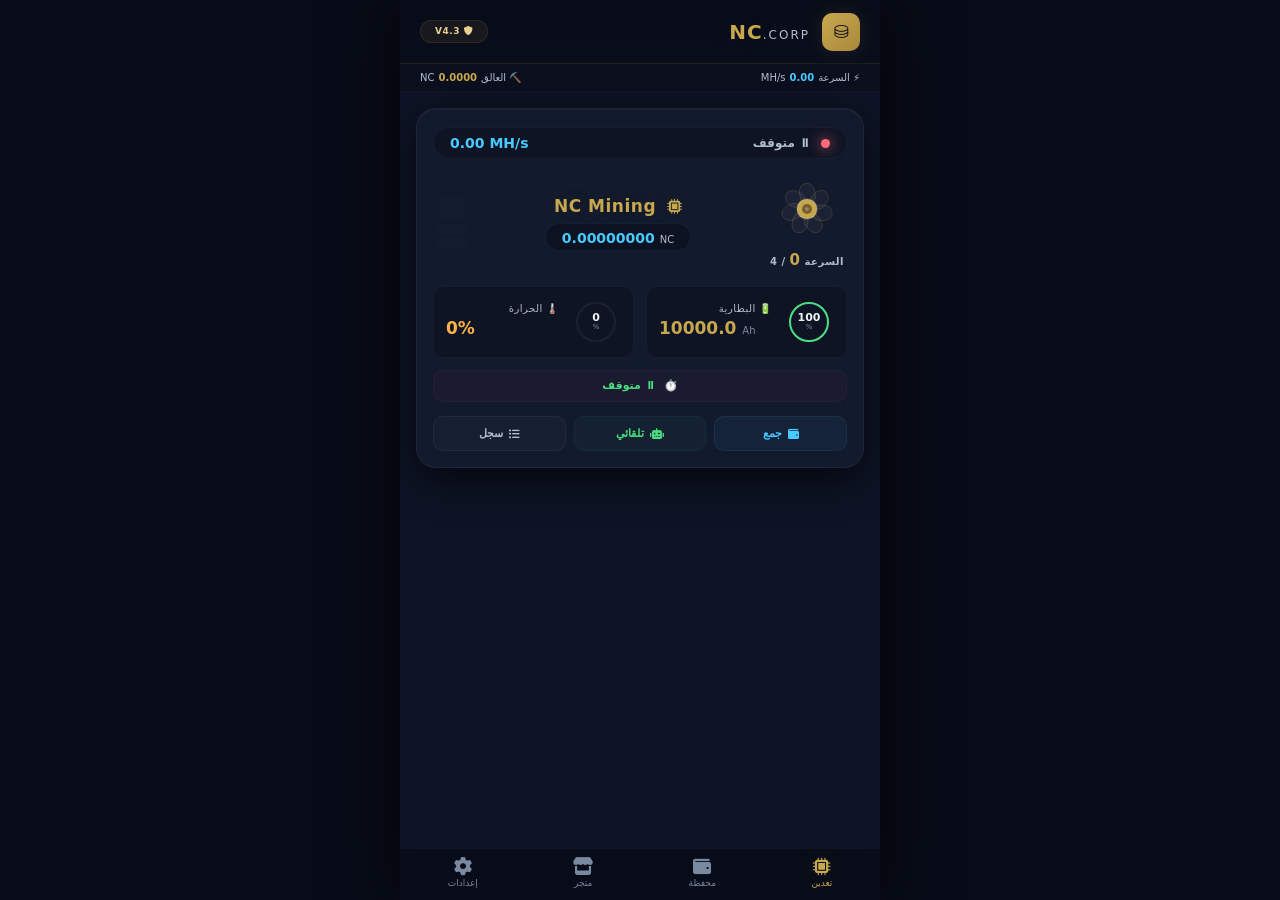
==== commit e2bbfee8: "Update index.html" ====
--- a/index.html
+++ b/index.html
@@ -29,6 +29,9 @@
             --radius-sm: 10px;
             --transition: 0.25s ease;
             --font: 'Inter', 'Segoe UI', system-ui, -apple-system, sans-serif;
+            --header-height: 64px;
+            --nav-height: 52px;
+            --ticker-height: 28px;
         }
 
         /* ================================================================
@@ -63,14 +66,16 @@
             overflow: hidden;
             box-shadow: 0 0 60px rgba(0, 0, 0, 0.8);
             position: relative;
+            border-radius: 0;
+            /* no rounded corners for full-screen feel */;
         }
 
         /* ================================================================
-               HEADER - NC.CORP BRANDING
+               HEADER - NC.CORP (محصور)
             ================================================================ */
         .corp-header {
             flex-shrink: 0;
-            padding: 14px 20px 10px;
+            padding: 12px 20px;
             background: linear-gradient(180deg, rgba(8, 12, 24, 0.95) 0%, rgba(8, 12, 24, 0.7) 100%);
             backdrop-filter: blur(6px);
             -webkit-backdrop-filter: blur(6px);
@@ -79,25 +84,30 @@
             justify-content: space-between;
             align-items: center;
             z-index: 10;
-            min-height: 64px;
+            height: var(--header-height);
+            min-height: var(--header-height);
+            max-height: var(--header-height);
+            width: 100%;
+            overflow: hidden;
         }
         .corp-header .brand {
             display: flex;
             align-items: center;
-            gap: 10px;
+            gap: 12px;
         }
         .corp-header .brand .logo-icon {
-            width: 36px;
-            height: 36px;
+            width: 38px;
+            height: 38px;
             background: linear-gradient(135deg, var(--gold), #A8893A);
             border-radius: 10px;
             display: flex;
             align-items: center;
             justify-content: center;
             font-weight: 900;
-            font-size: 16px;
+            font-size: 18px;
             color: #080C18;
             box-shadow: 0 0 20px var(--gold-dim);
+            flex-shrink: 0;
         }
         .corp-header .brand .corp-name {
             font-size: 20px;
@@ -105,6 +115,7 @@
             letter-spacing: 1px;
             color: var(--gold);
             text-shadow: 0 0 30px var(--gold-dim);
+            white-space: nowrap;
         }
         .corp-header .brand .corp-name span {
             font-weight: 300;
@@ -122,27 +133,34 @@
             color: var(--gold-light);
             text-transform: uppercase;
             letter-spacing: 0.5px;
+            white-space: nowrap;
+            flex-shrink: 0;
         }
 
         /* ================================================================
-               TICKER - MARKET DATA
+               TICKER BAR (محصور)
             ================================================================ */
         .ticker-bar {
             flex-shrink: 0;
             background: rgba(0, 0, 0, 0.25);
-            padding: 4px 16px;
+            padding: 0 20px;
             display: flex;
             justify-content: space-between;
+            align-items: center;
             border-bottom: 1px solid rgba(255, 255, 255, 0.03);
             font-size: 10px;
             color: var(--text-secondary);
-            height: 28px;
-            align-items: center;
+            height: var(--ticker-height);
+            min-height: var(--ticker-height);
+            max-height: var(--ticker-height);
+            width: 100%;
+            overflow: hidden;
         }
         .ticker-bar .item {
             display: flex;
             align-items: center;
             gap: 4px;
+            white-space: nowrap;
         }
         .ticker-bar .value {
             color: var(--cyan);
@@ -154,12 +172,12 @@
         }
 
         /* ================================================================
-               TAB CONTENT
+               TAB CONTENT (يأخذ باقي المساحة مع تمرير داخلي)
             ================================================================ */
         .tab-content {
             flex: 1 1 auto;
             overflow-y: auto;
-            padding: 10px 12px 6px;
+            padding: 16px 16px 12px;
             display: none;
             animation: fadeIn 0.25s ease;
         }
@@ -177,7 +195,7 @@
             }
         }
         .tab-content::-webkit-scrollbar {
-            width: 3px;
+            width: 4px;
         }
         .tab-content::-webkit-scrollbar-track {
             background: transparent;
@@ -188,7 +206,7 @@
         }
 
         /* ================================================================
-               MINING RIG CARD - NC.CORP STYLE
+               MINING RIG CARD - مع مسافات مريحة
             ================================================================ */
         .mining-rig {
             background: var(--bg-card);
@@ -197,12 +215,11 @@
             border-radius: var(--radius-card);
             border: 1px solid rgba(255, 255, 255, 0.05);
             box-shadow: var(--shadow-card), inset 0 1px 0 rgba(255, 255, 255, 0.04);
-            padding: 16px 14px 14px;
+            padding: 18px 16px 16px;
             position: relative;
             overflow: hidden;
             transition: border-color 0.4s;
         }
-        /* Glow border (refined) */
         .mining-rig::before {
             content: '';
             position: absolute;
@@ -232,39 +249,39 @@
             display: flex;
             justify-content: space-between;
             align-items: center;
-            margin-bottom: 10px;
+            margin-bottom: 14px;
             background: rgba(0, 0, 0, 0.2);
-            padding: 4px 14px;
+            padding: 6px 16px;
             border-radius: 40px;
             border: 1px solid rgba(255, 255, 255, 0.04);
-            height: 28px;
+            height: 32px;
         }
         .rig-status .status-group {
             display: flex;
             align-items: center;
-            gap: 8px;
-            font-size: 11px;
+            gap: 10px;
+            font-size: 12px;
             font-weight: 600;
             color: var(--text-secondary);
         }
         .rig-status .status-dot {
-            width: 8px;
-            height: 8px;
+            width: 9px;
+            height: 9px;
             border-radius: 50%;
             transition: 0.3s;
         }
         .rig-status .status-dot.online {
             background: var(--green);
-            box-shadow: 0 0 12px var(--green);
+            box-shadow: 0 0 14px var(--green);
             animation: pulse-dot 1.8s infinite;
         }
         .rig-status .status-dot.offline {
             background: var(--red);
-            box-shadow: 0 0 12px var(--red);
+            box-shadow: 0 0 14px var(--red);
         }
         .rig-status .status-dot.cooling {
             background: var(--cyan);
-            box-shadow: 0 0 12px var(--cyan);
+            box-shadow: 0 0 14px var(--cyan);
             animation: pulse-dot 0.8s infinite;
         }
         @keyframes pulse-dot {
@@ -279,7 +296,7 @@
             }
         }
         .rig-status .hash-rate {
-            font-size: 13px;
+            font-size: 14px;
             font-weight: 700;
             color: var(--cyan);
             direction: ltr;
@@ -291,13 +308,13 @@
             display: flex;
             align-items: center;
             justify-content: space-between;
-            gap: 6px;
-            margin: 4px 0 8px;
+            gap: 10px;
+            margin: 6px 0 12px;
         }
 
         /* FAN (Left) */
         .fan-wrapper {
-            flex: 0 0 72px;
+            flex: 0 0 80px;
             display: flex;
             flex-direction: column;
             align-items: center;
@@ -308,8 +325,8 @@
             transform: scale(0.94);
         }
         .fan-svg {
-            width: 64px;
-            height: 64px;
+            width: 72px;
+            height: 72px;
         }
         .fan-svg .blade {
             fill: rgba(255, 255, 255, 0.04);
@@ -330,15 +347,15 @@
         }
 
         .fan-wrapper .fan-speed-label {
-            font-size: 9px;
+            font-size: 10px;
             color: var(--text-secondary);
-            margin-top: 2px;
+            margin-top: 4px;
             font-weight: 600;
             letter-spacing: 0.5px;
         }
         .fan-wrapper .fan-speed-label span {
             color: var(--gold);
-            font-size: 14px;
+            font-size: 15px;
             font-weight: 800;
         }
 
@@ -379,51 +396,51 @@
         .rig-center {
             flex: 1;
             text-align: center;
-            padding: 0 2px;
+            padding: 0 4px;
         }
         .rig-center .title {
-            font-size: 16px;
+            font-size: 17px;
             font-weight: 800;
             color: var(--gold);
             text-shadow: 0 0 25px var(--gold-dim);
             letter-spacing: 0.5px;
         }
         .rig-center .title i {
+            font-size: 15px;
+            margin-left: 4px;
+        }
+        .rig-center .pending {
+            margin-top: 4px;
             font-size: 14px;
-            margin-left: 4px;
-        }
-        .rig-center .pending {
-            margin-top: 2px;
-            font-size: 13px;
             font-weight: 700;
             color: var(--cyan);
             direction: ltr;
             background: rgba(0, 0, 0, 0.25);
-            padding: 0 14px;
+            padding: 0 16px;
             border-radius: 40px;
             display: inline-block;
             border: 1px solid rgba(72, 201, 255, 0.08);
-            height: 24px;
-            line-height: 24px;
+            height: 28px;
+            line-height: 28px;
         }
         .rig-center .pending small {
-            font-size: 9px;
+            font-size: 10px;
             color: var(--text-secondary);
             font-weight: 400;
         }
 
         /* LEDS (Right) */
         .leds-group {
-            flex: 0 0 32px;
+            flex: 0 0 36px;
             display: flex;
             flex-direction: column;
-            gap: 5px;
+            gap: 6px;
             align-items: center;
             justify-content: center;
         }
         .led {
-            width: 26px;
-            height: 7px;
+            width: 30px;
+            height: 8px;
             border-radius: 20px;
             background: rgba(255, 255, 255, 0.04);
             border: 1px solid rgba(255, 255, 255, 0.04);
@@ -473,26 +490,26 @@
             }
         }
 
-        /* STATS GRID - CIRCULAR GAUGES */
+        /* STATS GRID - مع مسافات مريحة */
         .stats-grid {
             display: grid;
             grid-template-columns: 1fr 1fr;
-            gap: 8px;
-            margin-top: 10px;
+            gap: 12px;
+            margin-top: 14px;
         }
         .stat-card {
             background: rgba(0, 0, 0, 0.2);
             border-radius: var(--radius-sm);
-            padding: 6px 10px;
+            padding: 10px 12px;
             border: 1px solid rgba(255, 255, 255, 0.04);
             display: flex;
             align-items: center;
-            gap: 8px;
+            gap: 12px;
         }
         .stat-card .gauge {
             flex-shrink: 0;
-            width: 44px;
-            height: 44px;
+            width: 50px;
+            height: 50px;
             position: relative;
         }
         .stat-card .gauge svg {
@@ -514,7 +531,7 @@
             top: 50%;
             left: 50%;
             transform: translate(-50%, -50%);
-            font-size: 10px;
+            font-size: 11px;
             font-weight: 800;
             color: var(--text-primary);
             text-align: center;
@@ -522,21 +539,22 @@
         }
         .stat-card .gauge .center-label small {
             display: block;
-            font-size: 6px;
+            font-size: 7px;
             font-weight: 400;
             color: var(--text-muted);
         }
         .stat-card .info {
             flex: 1;
+            min-width: 0;
         }
         .stat-card .info .label {
-            font-size: 9px;
+            font-size: 10px;
             color: var(--text-secondary);
             text-transform: uppercase;
             letter-spacing: 0.5px;
         }
         .stat-card .info .value {
-            font-size: 16px;
+            font-size: 17px;
             font-weight: 800;
             direction: ltr;
             font-variant-numeric: tabular-nums;
@@ -548,7 +566,7 @@
             color: var(--orange);
         }
         .stat-card .info .sub {
-            font-size: 9px;
+            font-size: 10px;
             color: var(--text-muted);
             font-weight: 400;
         }
@@ -558,18 +576,18 @@
             grid-column: span 2;
             background: rgba(255, 77, 109, 0.04);
             border-radius: var(--radius-sm);
-            padding: 4px 10px;
+            padding: 6px 14px;
             border: 1px solid rgba(255, 77, 109, 0.06);
             text-align: center;
-            font-size: 10px;
+            font-size: 11px;
             font-weight: 600;
             color: var(--text-secondary);
-            height: 28px;
+            height: 32px;
             line-height: 20px;
             display: flex;
             align-items: center;
             justify-content: center;
-            gap: 6px;
+            gap: 8px;
         }
         .timer-warning .status-text.ok {
             color: var(--green);
@@ -592,25 +610,25 @@
         /* ACTION BUTTONS */
         .action-bar {
             display: flex;
-            gap: 6px;
-            margin-top: 10px;
+            gap: 8px;
+            margin-top: 14px;
         }
         .action-bar .btn {
             flex: 1;
-            padding: 8px 4px;
+            padding: 10px 4px;
             border-radius: var(--radius-sm);
             border: 1px solid rgba(255, 255, 255, 0.05);
             background: rgba(0, 0, 0, 0.25);
             color: var(--text-secondary);
             font-weight: 600;
-            font-size: 10px;
+            font-size: 11px;
             cursor: pointer;
             transition: var(--transition);
             text-align: center;
             display: flex;
             align-items: center;
             justify-content: center;
-            gap: 4px;
+            gap: 6px;
         }
         .action-bar .btn:hover {
             background: rgba(255, 255, 255, 0.04);
@@ -645,63 +663,63 @@
 
         /* LOG */
         .log-container {
-            max-height: 44px;
+            max-height: 52px;
             overflow-y: auto;
             background: rgba(0, 0, 0, 0.2);
             border-radius: var(--radius-sm);
-            padding: 2px 10px;
+            padding: 4px 14px;
             border: 1px solid rgba(255, 255, 255, 0.03);
-            margin-top: 6px;
-            font-size: 9px;
+            margin-top: 8px;
+            font-size: 10px;
         }
         .log-container .log-item {
             display: flex;
             justify-content: space-between;
-            padding: 2px 0;
+            padding: 3px 0;
             border-bottom: 1px solid rgba(255, 255, 255, 0.03);
             color: var(--text-secondary);
         }
         .log-container .log-item .time {
             color: var(--text-muted);
-            font-size: 8px;
+            font-size: 9px;
         }
 
         /* ================================================================
-               WALLET / SHOP / SETTINGS (minimal)
+               WALLET / SHOP / SETTINGS (مع مسافات مريحة)
             ================================================================ */
         .card {
             background: var(--bg-card);
             backdrop-filter: blur(8px);
             border-radius: var(--radius-card);
             border: 1px solid rgba(255, 255, 255, 0.04);
-            padding: 14px 16px;
-            margin-bottom: 8px;
+            padding: 16px 18px;
+            margin-bottom: 12px;
         }
         .card-title {
-            font-size: 13px;
+            font-size: 14px;
             font-weight: 700;
             color: var(--text-primary);
-            margin-bottom: 8px;
+            margin-bottom: 10px;
             display: flex;
             justify-content: space-between;
         }
         .wallet-grid {
             display: grid;
             grid-template-columns: 1fr 1fr;
-            gap: 8px;
+            gap: 10px;
         }
         .wallet-item {
             background: rgba(0, 0, 0, 0.15);
             border-radius: var(--radius-sm);
-            padding: 8px;
+            padding: 10px;
             text-align: center;
         }
         .wallet-item .symbol {
-            font-size: 10px;
+            font-size: 11px;
             color: var(--text-secondary);
         }
         .wallet-item .balance {
-            font-size: 16px;
+            font-size: 17px;
             font-weight: 700;
         }
         .wallet-item .balance.nc {
@@ -713,22 +731,23 @@
 
         .shop-category-tabs {
             display: flex;
-            gap: 4px;
-            margin-bottom: 6px;
+            gap: 6px;
+            margin-bottom: 8px;
             flex-wrap: wrap;
         }
         .shop-category-tabs .tab-btn {
             flex: 1;
-            padding: 4px 2px;
+            padding: 6px 4px;
             border-radius: 30px;
             border: 1px solid rgba(255, 255, 255, 0.04);
             background: transparent;
             color: var(--text-secondary);
-            font-size: 9px;
+            font-size: 10px;
             font-weight: 600;
             cursor: pointer;
             transition: var(--transition);
             text-align: center;
+            min-width: 60px;
         }
         .shop-category-tabs .tab-btn.active {
             background: var(--gold-dim);
@@ -738,34 +757,34 @@
         .shop-grid {
             display: grid;
             grid-template-columns: 1fr 1fr;
-            gap: 6px;
-            max-height: 180px;
+            gap: 8px;
+            max-height: 200px;
             overflow-y: auto;
         }
         .shop-item {
             background: rgba(0, 0, 0, 0.15);
             border-radius: var(--radius-sm);
-            padding: 8px 6px;
+            padding: 10px 6px;
             text-align: center;
         }
         .shop-item .icon {
-            font-size: 18px;
+            font-size: 20px;
         }
         .shop-item .name {
+            font-size: 11px;
+            font-weight: 700;
+        }
+        .shop-item .price {
             font-size: 10px;
-            font-weight: 700;
-        }
-        .shop-item .price {
-            font-size: 9px;
             color: var(--gold);
             font-weight: 700;
         }
         .shop-item .btn {
-            margin-top: 4px;
-            padding: 2px 10px;
+            margin-top: 6px;
+            padding: 3px 12px;
             border-radius: 30px;
             border: none;
-            font-size: 8px;
+            font-size: 9px;
             font-weight: 700;
             cursor: pointer;
             background: rgba(74, 222, 128, 0.08);
@@ -781,18 +800,18 @@
         .settings-item {
             display: flex;
             justify-content: space-between;
-            padding: 6px 0;
+            padding: 8px 0;
             border-bottom: 1px solid rgba(255, 255, 255, 0.03);
             align-items: center;
-            font-size: 11px;
+            font-size: 12px;
             color: var(--text-secondary);
         }
         .switch input {
             display: none;
         }
         .switch .slider {
-            width: 28px;
-            height: 15px;
+            width: 30px;
+            height: 16px;
             background: rgba(255, 255, 255, 0.08);
             border-radius: 30px;
             display: inline-block;
@@ -803,8 +822,8 @@
         .switch .slider::after {
             content: '';
             position: absolute;
-            width: 9px;
-            height: 9px;
+            width: 10px;
+            height: 10px;
             background: #fff;
             border-radius: 50%;
             top: 3px;
@@ -815,11 +834,24 @@
             background: var(--gold);
         }
         .switch input:checked+.slider::after {
-            left: 16px;
+            left: 17px;
+        }
+        .profile-trigger {
+            display: flex;
+            align-items: center;
+            gap: 6px;
+            cursor: pointer;
+            background: rgba(200, 168, 78, 0.06);
+            padding: 4px 14px;
+            border-radius: 30px;
+            border: 1px solid var(--gold-dim);
+            color: var(--gold);
+            font-weight: 600;
+            font-size: 12px;
         }
 
         /* ================================================================
-               BOTTOM NAV (FIXED)
+               BOTTOM NAV (محصور)
             ================================================================ */
         .bottom-nav {
             flex-shrink: 0;
@@ -829,8 +861,12 @@
             border-top: 1px solid rgba(255, 255, 255, 0.04);
             display: flex;
             justify-content: space-around;
-            padding: 4px 0 6px;
-            min-height: 44px;
+            padding: 6px 0 8px;
+            height: var(--nav-height);
+            min-height: var(--nav-height);
+            max-height: var(--nav-height);
+            width: 100%;
+            overflow: hidden;
             align-items: center;
         }
         .bottom-nav .nav-item {
@@ -838,15 +874,15 @@
             flex-direction: column;
             align-items: center;
             color: var(--text-muted);
-            font-size: 8px;
+            font-size: 9px;
             cursor: pointer;
             transition: var(--transition);
-            padding: 0 6px;
+            padding: 0 8px;
             text-decoration: none;
-            gap: 1px;
+            gap: 2px;
         }
         .bottom-nav .nav-item i {
-            font-size: 16px;
+            font-size: 18px;
             transition: var(--transition);
         }
         .bottom-nav .nav-item.active {
@@ -941,7 +977,7 @@
                SCROLLBAR
             ================================================================ */
         ::-webkit-scrollbar {
-            width: 3px;
+            width: 4px;
         }
         ::-webkit-scrollbar-track {
             background: transparent;
@@ -952,98 +988,138 @@
         }
 
         /* ================================================================
-               RESPONSIVE FINE-TUNE
+               RESPONSIVE - أحجام متوازنة
             ================================================================ */
         @media (max-width: 420px) {
+            :root {
+                --header-height: 58px;
+                --nav-height: 48px;
+                --ticker-height: 26px;
+            }
             .corp-header {
-                padding: 10px 14px 8px;
-                min-height: 56px;
+                padding: 8px 14px;
             }
             .corp-header .brand .logo-icon {
-                width: 30px;
-                height: 30px;
+                width: 32px;
+                height: 32px;
+                font-size: 15px;
+            }
+            .corp-header .brand .corp-name {
+                font-size: 17px;
+            }
+            .corp-header .badge {
+                font-size: 8px;
+                padding: 2px 10px;
+            }
+            .ticker-bar {
+                padding: 0 14px;
+                font-size: 9px;
+            }
+            .tab-content {
+                padding: 12px 12px 8px;
+            }
+            .mining-rig {
+                padding: 14px 12px 12px;
+            }
+            .fan-svg {
+                width: 60px;
+                height: 60px;
+            }
+            .fan-wrapper {
+                flex: 0 0 68px;
+            }
+            .rig-center .title {
+                font-size: 15px;
+            }
+            .rig-center .pending {
+                font-size: 12px;
+                height: 24px;
+                line-height: 24px;
+                padding: 0 12px;
+            }
+            .led {
+                width: 24px;
+                height: 7px;
+            }
+            .leds-group {
+                flex: 0 0 30px;
+                gap: 5px;
+            }
+            .stat-card {
+                padding: 8px 10px;
+                gap: 8px;
+            }
+            .stat-card .gauge {
+                width: 42px;
+                height: 42px;
+            }
+            .stat-card .info .value {
+                font-size: 15px;
+            }
+            .action-bar .btn {
+                font-size: 10px;
+                padding: 8px 2px;
+            }
+            .timer-warning {
+                font-size: 10px;
+                height: 28px;
+                line-height: 18px;
+                padding: 4px 10px;
+            }
+            .bottom-nav .nav-item i {
+                font-size: 16px;
+            }
+            .bottom-nav .nav-item {
+                font-size: 8px;
+                padding: 0 4px;
+            }
+            .card {
+                padding: 12px 14px;
+            }
+            .wallet-item .balance {
+                font-size: 15px;
+            }
+        }
+
+        @media (max-width: 360px) {
+            :root {
+                --header-height: 54px;
+                --nav-height: 44px;
+                --ticker-height: 24px;
+            }
+            .corp-header .brand .corp-name {
+                font-size: 15px;
+            }
+            .fan-svg {
+                width: 52px;
+                height: 52px;
+            }
+            .fan-wrapper {
+                flex: 0 0 60px;
+            }
+            .rig-center .title {
                 font-size: 13px;
-            }
-            .corp-header .brand .corp-name {
-                font-size: 16px;
-            }
-            .corp-header .badge {
-                font-size: 7px;
-                padding: 2px 10px;
-            }
-            .fan-svg {
-                width: 54px;
-                height: 54px;
-            }
-            .fan-wrapper {
-                flex: 0 0 62px;
-            }
-            .rig-center .title {
-                font-size: 14px;
             }
             .rig-center .pending {
                 font-size: 11px;
-                height: 20px;
-                line-height: 20px;
+                height: 22px;
+                line-height: 22px;
                 padding: 0 10px;
             }
+            .stat-card .gauge {
+                width: 36px;
+                height: 36px;
+            }
+            .stat-card .info .value {
+                font-size: 13px;
+            }
             .led {
-                width: 22px;
+                width: 20px;
                 height: 6px;
             }
             .leds-group {
-                flex: 0 0 28px;
+                flex: 0 0 26px;
                 gap: 4px;
-            }
-            .stat-card .gauge {
-                width: 38px;
-                height: 38px;
-            }
-            .stat-card .info .value {
-                font-size: 14px;
-            }
-            .action-bar .btn {
-                font-size: 9px;
-                padding: 6px 2px;
-            }
-            .bottom-nav {
-                min-height: 38px;
-            }
-            .bottom-nav .nav-item i {
-                font-size: 14px;
-            }
-            .bottom-nav .nav-item {
-                font-size: 7px;
-            }
-            .mining-rig {
-                padding: 12px 10px 10px;
-            }
-            .timer-warning {
-                font-size: 9px;
-                height: 24px;
-                line-height: 16px;
-            }
-        }
-        @media (max-width: 360px) {
-            .fan-svg {
-                width: 46px;
-                height: 46px;
-            }
-            .fan-wrapper {
-                flex: 0 0 54px;
-            }
-            .rig-center .title {
-                font-size: 12px;
-            }
-            .rig-center .pending {
-                font-size: 10px;
-            }
-            .stat-card .gauge {
-                width: 34px;
-                height: 34px;
-            }
-            .stat-card .info .value {
-                font-size: 12px;
             }
         }
     </style>
@@ -1060,7 +1136,7 @@
                 <div class="logo-icon">⛁</div>
                 <div class="corp-name">NC<span>.CORP</span></div>
             </div>
-            <div class="badge"><i class="fas fa-shield-alt"></i> v4.2</div>
+            <div class="badge"><i class="fas fa-shield-alt"></i> v4.3</div>
         </header>
 
         <!-- ============================================================
@@ -1174,7 +1250,7 @@
                 </div>
 
                 <!-- Log -->
-                <div id="logContainer" style="display:none; margin-top:4px;">
+                <div id="logContainer" style="display:none; margin-top:6px;">
                     <div class="log-container" id="logList">
                         <div class="log-item" style="justify-content:center;color:var(--text-muted);">لا توجد عمليات</div>
                     </div>
@@ -1199,7 +1275,7 @@
                     </div>
                 </div>
             </div>
-            <div style="text-align:center;font-size:9px;color:var(--text-muted);">🔒 جميع الأرصدة مشفرة (محاكاة ترفيهية)</div>
+            <div style="text-align:center;font-size:10px;color:var(--text-muted);">🔒 جميع الأرصدة مشفرة (محاكاة ترفيهية)</div>
         </div>
 
         <!-- ============================================================
@@ -1207,7 +1283,7 @@
         ============================================================ -->
         <div id="tab-shop" class="tab-content">
             <div class="card">
-                <div class="card-title">🛒 المتجر الرسمي <span style="font-size:11px;color:var(--gold);" id="shopBalance">0.00 NC</span></div>
+                <div class="card-title">🛒 المتجر الرسمي <span style="font-size:12px;color:var(--gold);" id="shopBalance">0.00 NC</span></div>
                 <div class="shop-category-tabs">
                     <button class="tab-btn active" data-cat="upgrades">🔧 ترقيات</button>
                     <button class="tab-btn" data-cat="boosters">⚡ تسريعات</button>
@@ -1225,7 +1301,7 @@
                 <div class="card-title">⚙️ الإعدادات</div>
                 <div class="settings-item">
                     <span>👤 الملف الشخصي</span>
-                    <div class="profile-trigger" onclick="toggleProfile()" style="display:flex;align-items:center;gap:6px;cursor:pointer;background:rgba(200,168,78,0.06);padding:2px 12px;border-radius:30px;border:1px solid var(--gold-dim);color:var(--gold);font-weight:600;font-size:11px;">
+                    <div class="profile-trigger" onclick="toggleProfile()">
                         <i class="fas fa-user"></i>
                         <span id="settingsProfileName">مستخدم</span>
                     </div>
@@ -1233,8 +1309,8 @@
                 <div class="settings-item">
                     <span>🌓 المظهر</span>
                     <div>
-                        <button id="themeDarkBtn" style="padding:1px 10px;border-radius:30px;border:1px solid var(--gold);background:transparent;color:var(--gold);font-size:9px;cursor:pointer;">داكن</button>
-                        <button id="themeLightBtn" style="padding:1px 10px;border-radius:30px;border:1px solid rgba(255,255,255,0.06);background:transparent;color:var(--text-secondary);font-size:9px;cursor:pointer;">فاتح</button>
+                        <button id="themeDarkBtn" style="padding:2px 12px;border-radius:30px;border:1px solid var(--gold);background:transparent;color:var(--gold);font-size:10px;cursor:pointer;">داكن</button>
+                        <button id="themeLightBtn" style="padding:2px 12px;border-radius:30px;border:1px solid rgba(255,255,255,0.06);background:transparent;color:var(--text-secondary);font-size:10px;cursor:pointer;">فاتح</button>
                     </div>
                 </div>
                 <div class="settings-item">
@@ -1243,13 +1319,13 @@
                 </div>
                 <div class="settings-item">
                     <span>🔄 إعادة تعيين</span>
-                    <button id="resetBtn" style="background:rgba(255,107,122,0.06);border:1px solid rgba(255,107,122,0.1);color:var(--red);padding:1px 14px;border-radius:30px;cursor:pointer;font-size:9px;">إعادة</button>
+                    <button id="resetBtn" style="background:rgba(255,107,122,0.06);border:1px solid rgba(255,107,122,0.1);color:var(--red);padding:2px 16px;border-radius:30px;cursor:pointer;font-size:10px;">إعادة</button>
                 </div>
             </div>
         </div>
 
         <!-- ============================================================
-        BOTTOM NAV - FIXED
+        BOTTOM NAV - محصور
         ============================================================ -->
         <nav class="bottom-nav">
             <div class="nav-item active" data-tab="mining"><i class="fas fa-microchip"></i><span>تعدين</span></div>
@@ -1699,7 +1775,7 @@
                                 <div class="icon">${item.icon}</div>
                                 <div class="name">${item.name}</div>
                                 <div class="price">${price.toFixed(2)} ${item.currency}</div>
-                                ${maxed ? '<div style="font-size:7px;color:var(--orange);">🔝 مكتمل</div>' : ''}
+                                ${maxed ? '<div style="font-size:8px;color:var(--orange);">🔝 مكتمل</div>' : ''}
                                 <button class="btn shop-buy-btn" data-id="${item.id}" data-cat="${cat}" ${!canBuy || maxed ? 'disabled' : ''}>${maxed ? 'مكتمل' : 'شراء'}</button>
                             </div>
                         `;
@@ -1846,7 +1922,7 @@
             if (data.autoMine) autoLoop();
             data.heat.level = getHeatForSpeed(data.fanSpeed);
             renderRig();
-            addLog('🏢 NC.CORP Mining Console V4');
+            addLog('🏢 NC.CORP Mining Console V4.3');
         };
     </script>
 </body>
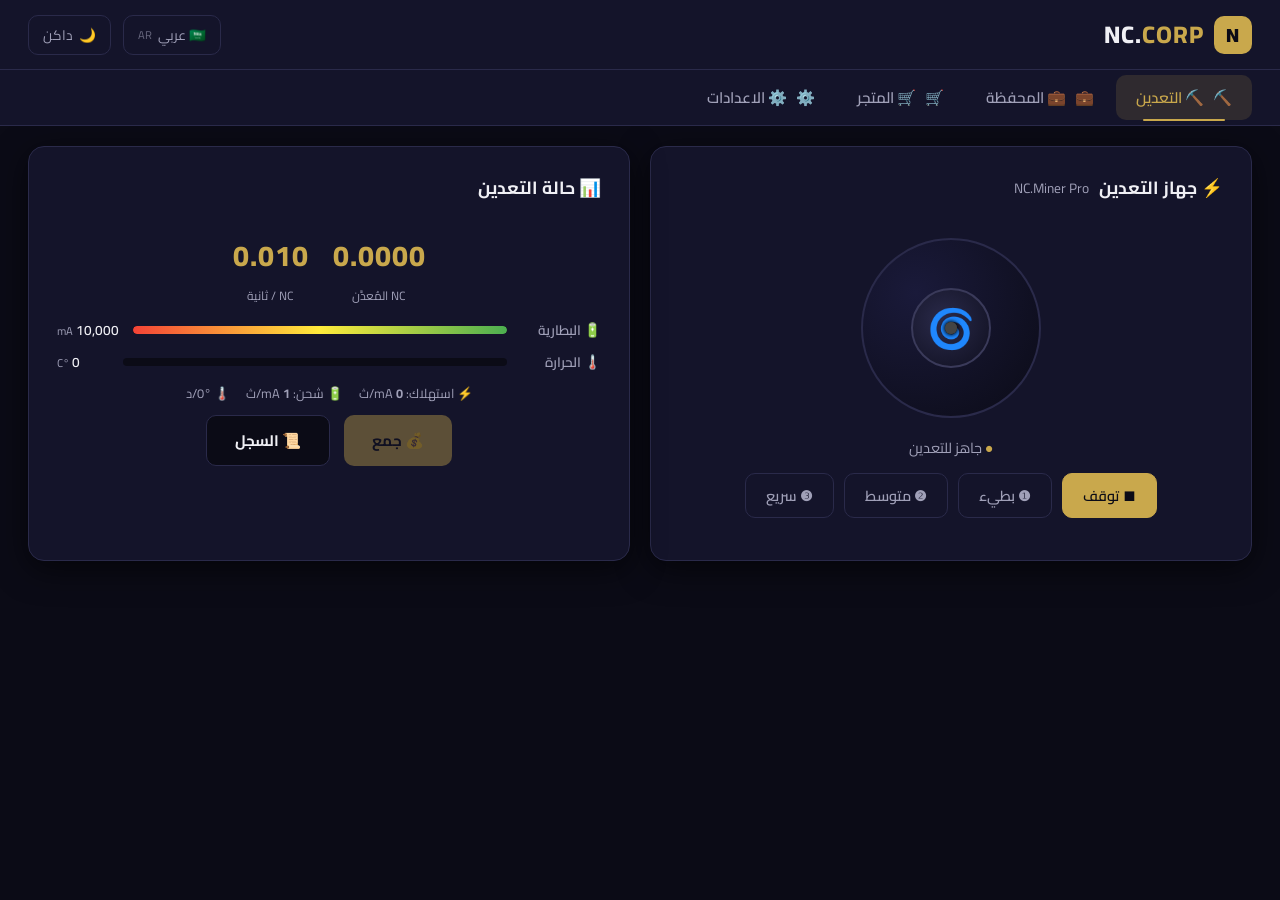
==== commit 6f35d651: "Update index.html" ====
--- a/index.html
+++ b/index.html
@@ -1,187 +1,236 @@
 <!DOCTYPE html>
 <html lang="ar" dir="rtl">
 <head>
-    <meta charset="UTF-8">
-    <meta name="viewport" content="width=device-width, initial-scale=1.0, maximum-scale=1.0, user-scalable=yes">
-    <title>NC.CORP - Mining Console</title>
-    <link rel="stylesheet" href="https://cdnjs.cloudflare.com/ajax/libs/font-awesome/6.0.0-beta3/css/all.min.css">
+    <meta charset="UTF-8" />
+    <meta name="viewport" content="width=device-width, initial-scale=1.0" />
+    <title>NC.CORP</title>
+    <!-- Google Fonts -->
+    <link rel="preconnect" href="https://fonts.googleapis.com" />
+    <link rel="preconnect" href="https://fonts.gstatic.com" crossorigin />
+    <link href="https://fonts.googleapis.com/css2?family=Cairo:wght@300;400;600;700;800&display=swap" rel="stylesheet" />
     <style>
-        /* ================================================================
-               ROOT VARIABLES - NC.CORP THEME
-            ================================================================ */
-        :root {
-            --bg-primary: #080C18;
-            --bg-secondary: #0E1426;
-            --bg-card: rgba(20, 28, 48, 0.75);
-            --border-glow: rgba(200, 168, 78, 0.25);
-            --gold: #C8A84E;
-            --gold-dim: rgba(200, 168, 78, 0.12);
-            --gold-light: #E8D08E;
-            --cyan: #48C9FF;
-            --green: #4ADE80;
-            --red: #FF6B7A;
-            --orange: #FFB347;
-            --text-primary: #F0F4F8;
-            --text-secondary: #B0BECE;
-            --text-muted: #7989A0;
-            --shadow-card: 0 12px 40px rgba(0, 0, 0, 0.7);
-            --radius-card: 20px;
-            --radius-sm: 10px;
-            --transition: 0.25s ease;
-            --font: 'Inter', 'Segoe UI', system-ui, -apple-system, sans-serif;
-            --header-height: 64px;
-            --nav-height: 52px;
-            --ticker-height: 28px;
-        }
-
-        /* ================================================================
-               RESET & BASE
-            ================================================================ */
+        /* ===== RESET & BASE ===== */
         * {
             margin: 0;
             padding: 0;
             box-sizing: border-box;
         }
+        :root {
+            --bg: #0b0b16;
+            --bg-card: #14142a;
+            --bg-card-hover: #1c1c3a;
+            --border: #2a2a4a;
+            --text: #f0f0f5;
+            --text-secondary: #a0a0b8;
+            --accent: #c9a84c;
+            --accent-dim: #a08030;
+            --accent-glow: rgba(201, 168, 76, 0.15);
+            --shadow: 0 8px 32px rgba(0, 0, 0, 0.6);
+            --radius: 16px;
+            --radius-sm: 10px;
+            --transition: 0.25s ease;
+            --font: 'Cairo', sans-serif;
+            --header-height: 70px;
+            --tab-height: 56px;
+            --mining-speed: 1;
+        }
+        .light-mode {
+            --bg: #f0f0f5;
+            --bg-card: #ffffff;
+            --bg-card-hover: #f5f5fa;
+            --border: #d0d0dd;
+            --text: #14142a;
+            --text-secondary: #5a5a72;
+            --shadow: 0 8px 32px rgba(0, 0, 0, 0.10);
+            --accent-glow: rgba(201, 168, 76, 0.20);
+        }
+        html,
         body {
-            background: var(--bg-primary);
+            height: 100%;
             font-family: var(--font);
-            color: var(--text-primary);
-            display: flex;
-            justify-content: center;
+            background: var(--bg);
+            color: var(--text);
+            transition: background var(--transition), color var(--transition);
+            overflow: hidden;
+        }
+        a,
+        button {
+            font-family: inherit;
+        }
+        ::-webkit-scrollbar {
+            width: 5px;
+        }
+        ::-webkit-scrollbar-track {
+            background: var(--bg);
+        }
+        ::-webkit-scrollbar-thumb {
+            background: var(--accent);
+            border-radius: 10px;
+        }
+
+        /* ===== APP SHELL ===== */
+        #app {
+            display: flex;
+            flex-direction: column;
+            height: 100vh;
+            max-height: 100vh;
+            overflow: hidden;
+            background: var(--bg);
+            transition: background var(--transition);
+        }
+
+        /* ===== HEADER ===== */
+        .header {
+            display: flex;
             align-items: center;
-            min-height: 100vh;
-            padding: 0;
-            margin: 0;
-            font-size: 14px;
-            line-height: 1.5;
-        }
-        .app {
-            max-width: 480px;
-            width: 100%;
-            height: 100dvh;
-            max-height: 100dvh;
-            background: var(--bg-secondary);
-            display: flex;
-            flex-direction: column;
-            overflow: hidden;
-            box-shadow: 0 0 60px rgba(0, 0, 0, 0.8);
-            position: relative;
-            border-radius: 0;
-            /* no rounded corners for full-screen feel */;
-        }
-
-        /* ================================================================
-               HEADER - NC.CORP (محصور)
-            ================================================================ */
-        .corp-header {
-            flex-shrink: 0;
-            padding: 12px 20px;
-            background: linear-gradient(180deg, rgba(8, 12, 24, 0.95) 0%, rgba(8, 12, 24, 0.7) 100%);
-            backdrop-filter: blur(6px);
-            -webkit-backdrop-filter: blur(6px);
-            border-bottom: 1px solid var(--gold-dim);
-            display: flex;
             justify-content: space-between;
-            align-items: center;
-            z-index: 10;
+            padding: 0 28px;
             height: var(--header-height);
             min-height: var(--header-height);
-            max-height: var(--header-height);
-            width: 100%;
-            overflow: hidden;
-        }
-        .corp-header .brand {
+            background: var(--bg-card);
+            border-bottom: 1px solid var(--border);
+            transition: background var(--transition), border var(--transition);
+            flex-shrink: 0;
+            gap: 16px;
+            flex-wrap: nowrap;
+        }
+        .header-brand {
+            display: flex;
+            align-items: center;
+            gap: 10px;
+            font-weight: 800;
+            font-size: 1.5rem;
+            letter-spacing: 1px;
+            white-space: nowrap;
+        }
+        .header-brand .accent {
+            color: var(--accent);
+        }
+        .header-brand .logo-icon {
+            display: inline-flex;
+            align-items: center;
+            justify-content: center;
+            width: 38px;
+            height: 38px;
+            background: var(--accent);
+            color: #0b0b16;
+            border-radius: 10px;
+            font-weight: 900;
+            font-size: 1.2rem;
+        }
+        .header-actions {
             display: flex;
             align-items: center;
             gap: 12px;
-        }
-        .corp-header .brand .logo-icon {
-            width: 38px;
-            height: 38px;
-            background: linear-gradient(135deg, var(--gold), #A8893A);
+            flex-shrink: 0;
+        }
+        .header-actions .lang-toggle,
+        .header-actions .theme-toggle {
+            background: transparent;
+            border: 1px solid var(--border);
+            color: var(--text-secondary);
+            padding: 6px 14px;
+            border-radius: var(--radius-sm);
+            cursor: pointer;
+            font-size: 0.85rem;
+            transition: all var(--transition);
+            display: flex;
+            align-items: center;
+            gap: 6px;
+            white-space: nowrap;
+        }
+        .header-actions .lang-toggle:hover,
+        .header-actions .theme-toggle:hover {
+            border-color: var(--accent);
+            color: var(--text);
+        }
+        .header-actions .lang-toggle .badge,
+        .header-actions .theme-toggle .badge {
+            font-size: 0.7rem;
+            opacity: 0.6;
+        }
+
+        /* ===== TABS ===== */
+        .tabs {
+            display: flex;
+            align-items: center;
+            gap: 2px;
+            padding: 0 28px;
+            height: var(--tab-height);
+            min-height: var(--tab-height);
+            background: var(--bg-card);
+            border-bottom: 1px solid var(--border);
+            transition: background var(--transition), border var(--transition);
+            flex-shrink: 0;
+            overflow-x: auto;
+            flex-wrap: nowrap;
+            -webkit-overflow-scrolling: touch;
+        }
+        .tabs::-webkit-scrollbar {
+            height: 2px;
+        }
+        .tabs::-webkit-scrollbar-thumb {
+            background: var(--accent);
             border-radius: 10px;
-            display: flex;
-            align-items: center;
-            justify-content: center;
-            font-weight: 900;
-            font-size: 18px;
-            color: #080C18;
-            box-shadow: 0 0 20px var(--gold-dim);
-            flex-shrink: 0;
-        }
-        .corp-header .brand .corp-name {
-            font-size: 20px;
-            font-weight: 800;
-            letter-spacing: 1px;
-            color: var(--gold);
-            text-shadow: 0 0 30px var(--gold-dim);
+        }
+        .tab-btn {
+            background: transparent;
+            border: none;
+            color: var(--text-secondary);
+            padding: 8px 20px;
+            font-size: 0.95rem;
+            font-weight: 600;
+            cursor: pointer;
+            border-radius: var(--radius-sm);
+            transition: all var(--transition);
             white-space: nowrap;
-        }
-        .corp-header .brand .corp-name span {
-            font-weight: 300;
-            color: var(--text-secondary);
-            font-size: 12px;
-            letter-spacing: 2px;
-        }
-        .corp-header .badge {
-            background: rgba(200, 168, 78, 0.08);
-            border: 1px solid var(--gold-dim);
-            padding: 4px 14px;
-            border-radius: 40px;
-            font-size: 9px;
-            font-weight: 600;
-            color: var(--gold-light);
-            text-transform: uppercase;
-            letter-spacing: 0.5px;
-            white-space: nowrap;
-            flex-shrink: 0;
-        }
-
-        /* ================================================================
-               TICKER BAR (محصور)
-            ================================================================ */
-        .ticker-bar {
-            flex-shrink: 0;
-            background: rgba(0, 0, 0, 0.25);
-            padding: 0 20px;
-            display: flex;
-            justify-content: space-between;
-            align-items: center;
-            border-bottom: 1px solid rgba(255, 255, 255, 0.03);
-            font-size: 10px;
-            color: var(--text-secondary);
-            height: var(--ticker-height);
-            min-height: var(--ticker-height);
-            max-height: var(--ticker-height);
-            width: 100%;
-            overflow: hidden;
-        }
-        .ticker-bar .item {
-            display: flex;
-            align-items: center;
-            gap: 4px;
-            white-space: nowrap;
-        }
-        .ticker-bar .value {
-            color: var(--cyan);
-            font-weight: 700;
-            font-variant-numeric: tabular-nums;
-        }
-        .ticker-bar .value.gold {
-            color: var(--gold);
-        }
-
-        /* ================================================================
-               TAB CONTENT (يأخذ باقي المساحة مع تمرير داخلي)
-            ================================================================ */
-        .tab-content {
-            flex: 1 1 auto;
+            position: relative;
+            font-family: var(--font);
+        }
+        .tab-btn:hover {
+            color: var(--text);
+            background: var(--bg);
+        }
+        .tab-btn.active {
+            color: var(--accent);
+            background: var(--accent-glow);
+        }
+        .tab-btn.active::after {
+            content: '';
+            position: absolute;
+            bottom: -1px;
+            left: 20%;
+            right: 20%;
+            height: 2px;
+            background: var(--accent);
+            border-radius: 2px;
+        }
+        .tab-btn .tab-icon {
+            margin-left: 6px;
+            display: inline-block;
+        }
+
+        /* ===== CONTENT ===== */
+        .content {
+            flex: 1;
             overflow-y: auto;
-            padding: 16px 16px 12px;
+            padding: 20px 28px 28px;
+            transition: background var(--transition);
+            background: var(--bg);
+            min-height: 0;
+        }
+        .content::-webkit-scrollbar {
+            width: 4px;
+        }
+        .content::-webkit-scrollbar-thumb {
+            background: var(--accent);
+            border-radius: 10px;
+        }
+        .tab-panel {
             display: none;
-            animation: fadeIn 0.25s ease;
-        }
-        .tab-content.active {
+            animation: fadeIn 0.3s ease;
+        }
+        .tab-panel.active {
             display: block;
         }
         @keyframes fadeIn {
@@ -194,1736 +243,1912 @@
                 transform: translateY(0);
             }
         }
-        .tab-content::-webkit-scrollbar {
-            width: 4px;
-        }
-        .tab-content::-webkit-scrollbar-track {
-            background: transparent;
-        }
-        .tab-content::-webkit-scrollbar-thumb {
-            background: var(--gold);
-            border-radius: 10px;
-        }
-
-        /* ================================================================
-               MINING RIG CARD - مع مسافات مريحة
-            ================================================================ */
-        .mining-rig {
+
+        /* ===== CARDS ===== */
+        .card {
             background: var(--bg-card);
-            backdrop-filter: blur(12px);
-            -webkit-backdrop-filter: blur(12px);
-            border-radius: var(--radius-card);
-            border: 1px solid rgba(255, 255, 255, 0.05);
-            box-shadow: var(--shadow-card), inset 0 1px 0 rgba(255, 255, 255, 0.04);
-            padding: 18px 16px 16px;
-            position: relative;
-            overflow: hidden;
-            transition: border-color 0.4s;
-        }
-        .mining-rig::before {
-            content: '';
-            position: absolute;
-            inset: -1px;
-            border-radius: var(--radius-card);
-            padding: 1px;
-            background: conic-gradient(from 120deg, transparent, var(--gold-dim), transparent, var(--gold-dim), transparent);
-            -webkit-mask: linear-gradient(#fff 0 0) content-box, linear-gradient(#fff 0 0);
-            mask: linear-gradient(#fff 0 0) content-box, linear-gradient(#fff 0 0);
-            -webkit-mask-composite: xor;
-            mask-composite: exclude;
-            pointer-events: none;
-            opacity: 0.6;
-            animation: rotateGlow 12s linear infinite;
-        }
-        @keyframes rotateGlow {
-            0% {
-                transform: rotate(0deg);
-            }
-            100% {
-                transform: rotate(360deg);
-            }
-        }
-
-        /* STATUS BAR */
-        .rig-status {
-            display: flex;
-            justify-content: space-between;
-            align-items: center;
+            border-radius: var(--radius);
+            border: 1px solid var(--border);
+            padding: 24px 28px;
+            margin-bottom: 20px;
+            transition: background var(--transition), border var(--transition);
+            box-shadow: var(--shadow);
+        }
+        .card-title {
+            font-size: 1.1rem;
+            font-weight: 700;
             margin-bottom: 14px;
-            background: rgba(0, 0, 0, 0.2);
-            padding: 6px 16px;
-            border-radius: 40px;
-            border: 1px solid rgba(255, 255, 255, 0.04);
-            height: 32px;
-        }
-        .rig-status .status-group {
             display: flex;
             align-items: center;
             gap: 10px;
-            font-size: 12px;
-            font-weight: 600;
+            color: var(--text);
+        }
+        .card-title .sub {
+            font-weight: 400;
+            font-size: 0.85rem;
             color: var(--text-secondary);
         }
-        .rig-status .status-dot {
-            width: 9px;
-            height: 9px;
-            border-radius: 50%;
-            transition: 0.3s;
-        }
-        .rig-status .status-dot.online {
-            background: var(--green);
-            box-shadow: 0 0 14px var(--green);
-            animation: pulse-dot 1.8s infinite;
-        }
-        .rig-status .status-dot.offline {
-            background: var(--red);
-            box-shadow: 0 0 14px var(--red);
-        }
-        .rig-status .status-dot.cooling {
-            background: var(--cyan);
-            box-shadow: 0 0 14px var(--cyan);
-            animation: pulse-dot 0.8s infinite;
-        }
-        @keyframes pulse-dot {
-            0%,
-            100% {
-                opacity: 1;
-                transform: scale(1);
-            }
-            50% {
-                opacity: 0.3;
-                transform: scale(0.7);
-            }
-        }
-        .rig-status .hash-rate {
-            font-size: 14px;
-            font-weight: 700;
-            color: var(--cyan);
-            direction: ltr;
-            font-variant-numeric: tabular-nums;
-        }
-
-        /* MAIN LAYOUT : FAN | CENTER | LEDS */
-        .rig-main {
-            display: flex;
-            align-items: center;
-            justify-content: space-between;
-            gap: 10px;
-            margin: 6px 0 12px;
-        }
-
-        /* FAN (Left) */
-        .fan-wrapper {
-            flex: 0 0 80px;
+
+        .grid-2 {
+            display: grid;
+            grid-template-columns: 1fr 1fr;
+            gap: 20px;
+        }
+        .grid-3 {
+            display: grid;
+            grid-template-columns: repeat(3, 1fr);
+            gap: 20px;
+        }
+        @media (max-width: 900px) {
+            .grid-2 {
+                grid-template-columns: 1fr;
+            }
+            .grid-3 {
+                grid-template-columns: 1fr 1fr;
+            }
+        }
+        @media (max-width: 600px) {
+            .grid-3 {
+                grid-template-columns: 1fr;
+            }
+            .header {
+                padding: 0 16px;
+            }
+            .tabs {
+                padding: 0 12px;
+            }
+            .content {
+                padding: 14px 14px 20px;
+            }
+            .card {
+                padding: 16px 18px;
+            }
+            .tab-btn {
+                padding: 6px 12px;
+                font-size: 0.8rem;
+            }
+            .header-brand {
+                font-size: 1.2rem;
+            }
+            .header-actions .lang-toggle,
+            .header-actions .theme-toggle {
+                padding: 4px 10px;
+                font-size: 0.75rem;
+            }
+        }
+
+        /* ===== MINING SECTION ===== */
+        .mining-device {
             display: flex;
             flex-direction: column;
             align-items: center;
-            cursor: pointer;
-            transition: transform 0.2s;
-        }
-        .fan-wrapper:active {
-            transform: scale(0.94);
-        }
-        .fan-svg {
-            width: 72px;
-            height: 72px;
-        }
-        .fan-svg .blade {
-            fill: rgba(255, 255, 255, 0.04);
-            stroke: rgba(200, 168, 78, 0.2);
-            stroke-width: 1.2;
-            transition: fill 0.4s, stroke 0.4s;
-        }
-        .fan-svg .hub {
-            fill: var(--gold);
-            stroke: rgba(255, 255, 255, 0.15);
-            stroke-width: 2;
-        }
-        .fan-svg .hub-inner {
-            fill: #7a5d2e;
-        }
-        .fan-svg .hub-center {
-            fill: rgba(255, 255, 255, 0.25);
-        }
-
-        .fan-wrapper .fan-speed-label {
-            font-size: 10px;
+            padding: 20px 0 10px;
+            position: relative;
+        }
+        .device-visual {
+            width: 180px;
+            height: 180px;
+            border-radius: 50%;
+            background: radial-gradient(circle at 30% 30%, #1a1a3a, #0b0b16);
+            border: 2px solid var(--border);
+            display: flex;
+            flex-direction: column;
+            align-items: center;
+            justify-content: center;
+            position: relative;
+            transition: border var(--transition);
+            margin-bottom: 12px;
+        }
+        .device-visual .fan {
+            width: 80px;
+            height: 80px;
+            border-radius: 50%;
+            background: radial-gradient(circle at 40% 40%, #2a2a4a, #0f0f1f);
+            border: 2px solid #3a3a5a;
+            display: flex;
+            align-items: center;
+            justify-content: center;
+            font-size: 2.4rem;
+            transition: transform 0.1s linear;
+            color: var(--text-secondary);
+        }
+        .device-visual .fan.spin-1 {
+            animation: spin 2s linear infinite;
+        }
+        .device-visual .fan.spin-2 {
+            animation: spin 1s linear infinite;
+        }
+        .device-visual .fan.spin-3 {
+            animation: spin 0.5s linear infinite;
+        }
+        @keyframes spin {
+            to {
+                transform: rotate(360deg);
+            }
+        }
+        .device-visual .led {
+            position: absolute;
+            width: 12px;
+            height: 12px;
+            border-radius: 50%;
+            background: #444;
+            transition: all 0.3s;
+            box-shadow: 0 0 4px rgba(0, 0, 0, 0.5);
+        }
+        .device-visual .led.l1 {
+            top: 16px;
+            right: 30px;
+        }
+        .device-visual .led.l2 {
+            top: 16px;
+            left: 30px;
+        }
+        .device-visual .led.l3 {
+            bottom: 16px;
+            right: 30px;
+        }
+        .device-visual .led.l4 {
+            bottom: 16px;
+            left: 30px;
+        }
+        .device-visual .led.on {
+            background: #4caf50;
+            box-shadow: 0 0 12px rgba(76, 175, 80, 0.6);
+        }
+        .device-visual .led.on.speed-2 {
+            background: #ffeb3b;
+            box-shadow: 0 0 16px rgba(255, 235, 59, 0.7);
+        }
+        .device-visual .led.on.speed-3 {
+            background: #ff5722;
+            box-shadow: 0 0 20px rgba(255, 87, 34, 0.8);
+        }
+        .device-status {
+            font-size: 0.9rem;
             color: var(--text-secondary);
             margin-top: 4px;
+        }
+        .device-status .highlight {
+            color: var(--accent);
             font-weight: 600;
-            letter-spacing: 0.5px;
-        }
-        .fan-wrapper .fan-speed-label span {
-            color: var(--gold);
-            font-size: 15px;
+        }
+        .device-status .cooling {
+            color: #42a5f5;
+        }
+
+        /* Speed buttons */
+        .speed-controls {
+            display: flex;
+            gap: 10px;
+            margin: 12px 0 8px;
+            flex-wrap: wrap;
+            justify-content: center;
+        }
+        .speed-btn {
+            padding: 8px 20px;
+            border: 1px solid var(--border);
+            background: transparent;
+            color: var(--text-secondary);
+            border-radius: var(--radius-sm);
+            cursor: pointer;
+            font-weight: 600;
+            font-size: 0.9rem;
+            transition: all var(--transition);
+            font-family: var(--font);
+            min-width: 56px;
+        }
+        .speed-btn:hover {
+            border-color: var(--accent);
+            color: var(--text);
+        }
+        .speed-btn.active {
+            background: var(--accent);
+            color: #0b0b16;
+            border-color: var(--accent);
+        }
+        .speed-btn:disabled {
+            opacity: 0.4;
+            cursor: not-allowed;
+        }
+
+        /* Battery & Temp */
+        .meter-row {
+            display: flex;
+            align-items: center;
+            gap: 14px;
+            margin: 6px 0;
+            flex-wrap: wrap;
+        }
+        .meter-label {
+            min-width: 80px;
+            font-size: 0.85rem;
+            color: var(--text-secondary);
+            font-weight: 600;
+        }
+        .meter-track {
+            flex: 1;
+            height: 8px;
+            background: var(--bg);
+            border-radius: 10px;
+            overflow: hidden;
+            min-width: 60px;
+            position: relative;
+        }
+        .meter-fill {
+            height: 100%;
+            border-radius: 10px;
+            transition: width 0.3s ease;
+            background: var(--accent);
+        }
+        .meter-fill.battery {
+            background: linear-gradient(90deg, #f44336, #ffeb3b, #4caf50);
+        }
+        .meter-fill.temp {
+            background: linear-gradient(90deg, #4caf50, #ffeb3b, #f44336);
+        }
+        .meter-value {
+            min-width: 52px;
+            font-size: 0.85rem;
+            font-weight: 600;
+            text-align: left;
+            color: var(--text);
+            font-feature-settings: "tnum";
+        }
+        .meter-value .unit {
+            font-weight: 400;
+            font-size: 0.7rem;
+            color: var(--text-secondary);
+        }
+
+        /* Mining stats */
+        .mining-stats {
+            display: flex;
+            gap: 24px;
+            flex-wrap: wrap;
+            justify-content: center;
+            padding: 10px 0 4px;
+        }
+        .mining-stats .stat {
+            text-align: center;
+        }
+        .mining-stats .stat .num {
+            font-size: 1.8rem;
             font-weight: 800;
-        }
-
-        /* Fan Animations */
-        .fan-svg.spin-1 {
-            animation: spin 1.2s linear infinite;
-        }
-        .fan-svg.spin-2 {
-            animation: spin 0.8s linear infinite;
-        }
-        .fan-svg.spin-3 {
-            animation: spin 0.5s linear infinite;
-        }
-        .fan-svg.spin-4 {
-            animation: spin 0.25s linear infinite;
-        }
-        .fan-svg.overheat {
-            animation: shake 0.12s ease-in-out infinite alternate;
-        }
-        @keyframes spin {
-            0% {
-                transform: rotate(0deg);
-            }
-            100% {
-                transform: rotate(360deg);
-            }
-        }
-        @keyframes shake {
-            0% {
-                transform: rotate(-4deg);
-            }
-            100% {
-                transform: rotate(4deg);
-            }
-        }
-
-        /* CENTER */
-        .rig-center {
-            flex: 1;
+            color: var(--accent);
+            letter-spacing: 1px;
+        }
+        .mining-stats .stat .label {
+            font-size: 0.75rem;
+            color: var(--text-secondary);
+            margin-top: 2px;
+        }
+        .mining-actions {
+            display: flex;
+            gap: 14px;
+            flex-wrap: wrap;
+            justify-content: center;
+            margin: 10px 0 4px;
+        }
+        .btn {
+            padding: 10px 28px;
+            border: none;
+            border-radius: var(--radius-sm);
+            font-weight: 700;
+            font-size: 0.95rem;
+            cursor: pointer;
+            transition: all var(--transition);
+            display: inline-flex;
+            align-items: center;
+            gap: 8px;
+            font-family: var(--font);
+        }
+        .btn-primary {
+            background: var(--accent);
+            color: #0b0b16;
+        }
+        .btn-primary:hover {
+            background: var(--accent-dim);
+            transform: translateY(-1px);
+            box-shadow: 0 4px 16px rgba(201, 168, 76, 0.3);
+        }
+        .btn-primary:disabled {
+            opacity: 0.4;
+            cursor: not-allowed;
+            transform: none;
+            box-shadow: none;
+        }
+        .btn-secondary {
+            background: var(--bg);
+            color: var(--text);
+            border: 1px solid var(--border);
+        }
+        .btn-secondary:hover {
+            border-color: var(--accent);
+            color: var(--accent);
+        }
+        .btn-danger {
+            background: #d32f2f;
+            color: #fff;
+        }
+        .btn-danger:hover {
+            background: #b71c1c;
+        }
+        .btn-sm {
+            padding: 6px 16px;
+            font-size: 0.8rem;
+        }
+
+        /* ===== WALLET ===== */
+        .wallet-balance {
+            display: flex;
+            gap: 32px;
+            flex-wrap: wrap;
+            justify-content: center;
+            padding: 12px 0;
+        }
+        .wallet-balance .item {
             text-align: center;
-            padding: 0 4px;
-        }
-        .rig-center .title {
-            font-size: 17px;
+        }
+        .wallet-balance .item .num {
+            font-size: 2.6rem;
             font-weight: 800;
-            color: var(--gold);
-            text-shadow: 0 0 25px var(--gold-dim);
-            letter-spacing: 0.5px;
-        }
-        .rig-center .title i {
-            font-size: 15px;
-            margin-left: 4px;
-        }
-        .rig-center .pending {
+            color: var(--accent);
+            letter-spacing: 1px;
+        }
+        .wallet-balance .item .label {
+            font-size: 0.85rem;
+            color: var(--text-secondary);
+        }
+        .wallet-balance .item .rate {
+            font-size: 0.8rem;
+            color: var(--text-secondary);
             margin-top: 4px;
-            font-size: 14px;
-            font-weight: 700;
-            color: var(--cyan);
-            direction: ltr;
-            background: rgba(0, 0, 0, 0.25);
-            padding: 0 16px;
-            border-radius: 40px;
+            background: var(--bg);
+            padding: 2px 14px;
+            border-radius: 20px;
             display: inline-block;
-            border: 1px solid rgba(72, 201, 255, 0.08);
-            height: 28px;
-            line-height: 28px;
-        }
-        .rig-center .pending small {
-            font-size: 10px;
+        }
+        .wallet-history {
+            max-height: 200px;
+            overflow-y: auto;
+            margin-top: 8px;
+        }
+        .wallet-history .entry {
+            display: flex;
+            justify-content: space-between;
+            padding: 8px 0;
+            border-bottom: 1px solid var(--border);
+            font-size: 0.9rem;
+        }
+        .wallet-history .entry .date {
             color: var(--text-secondary);
-            font-weight: 400;
-        }
-
-        /* LEDS (Right) */
-        .leds-group {
-            flex: 0 0 36px;
+            font-size: 0.8rem;
+        }
+        .wallet-history .entry .amount {
+            font-weight: 600;
+        }
+        .wallet-history .entry .amount.positive {
+            color: #4caf50;
+        }
+        .wallet-history .entry .amount.negative {
+            color: #f44336;
+        }
+
+        /* ===== STORE ===== */
+        .store-item {
+            background: var(--bg);
+            border-radius: var(--radius-sm);
+            padding: 18px 20px;
+            border: 1px solid var(--border);
+            transition: all var(--transition);
             display: flex;
             flex-direction: column;
             gap: 6px;
+        }
+        .store-item:hover {
+            border-color: var(--accent);
+            transform: translateY(-2px);
+        }
+        .store-item .name {
+            font-weight: 700;
+            font-size: 1rem;
+        }
+        .store-item .desc {
+            font-size: 0.8rem;
+            color: var(--text-secondary);
+        }
+        .store-item .price {
+            font-weight: 700;
+            color: var(--accent);
+            font-size: 1rem;
+            margin: 4px 0;
+        }
+        .store-item .price .sym {
+            font-weight: 400;
+            font-size: 0.75rem;
+            color: var(--text-secondary);
+        }
+        .store-item .owned {
+            font-size: 0.75rem;
+            color: var(--text-secondary);
+        }
+        .store-item .btn {
+            margin-top: 6px;
+            width: 100%;
+            justify-content: center;
+        }
+
+        /* ===== SETTINGS ===== */
+        .settings-profile {
+            display: flex;
+            gap: 28px;
+            flex-wrap: wrap;
+            align-items: flex-start;
+        }
+        .settings-profile .avatar-wrap {
+            display: flex;
+            flex-direction: column;
+            align-items: center;
+            gap: 10px;
+        }
+        .settings-profile .avatar-wrap img {
+            width: 100px;
+            height: 100px;
+            border-radius: 50%;
+            object-fit: cover;
+            border: 3px solid var(--accent);
+            background: var(--bg);
+        }
+        .settings-profile .avatar-wrap .upload-btn {
+            font-size: 0.75rem;
+            padding: 4px 14px;
+        }
+        .settings-profile .fields {
+            flex: 1;
+            display: flex;
+            flex-direction: column;
+            gap: 14px;
+            min-width: 200px;
+        }
+        .settings-profile .fields .field {
+            display: flex;
+            flex-direction: column;
+            gap: 4px;
+        }
+        .settings-profile .fields .field label {
+            font-size: 0.8rem;
+            color: var(--text-secondary);
+            font-weight: 600;
+        }
+        .settings-profile .fields .field input {
+            padding: 10px 14px;
+            border-radius: var(--radius-sm);
+            border: 1px solid var(--border);
+            background: var(--bg);
+            color: var(--text);
+            font-family: var(--font);
+            font-size: 0.95rem;
+            transition: border var(--transition);
+            width: 100%;
+        }
+        .settings-profile .fields .field input:focus {
+            outline: none;
+            border-color: var(--accent);
+        }
+        .settings-profile .fields .field input::placeholder {
+            color: var(--text-secondary);
+            opacity: 0.5;
+        }
+
+        .settings-toggles {
+            display: flex;
+            gap: 16px;
+            flex-wrap: wrap;
+            margin: 8px 0 12px;
+        }
+        .settings-toggles .toggle-item {
+            display: flex;
+            align-items: center;
+            gap: 10px;
+            background: var(--bg);
+            padding: 8px 18px;
+            border-radius: var(--radius-sm);
+            border: 1px solid var(--border);
+        }
+        .settings-toggles .toggle-item .label {
+            font-size: 0.85rem;
+        }
+        .settings-toggles .toggle-item .switch {
+            width: 44px;
+            height: 24px;
+            background: var(--border);
+            border-radius: 20px;
+            cursor: pointer;
+            position: relative;
+            transition: background var(--transition);
+            flex-shrink: 0;
+        }
+        .settings-toggles .toggle-item .switch .knob {
+            width: 18px;
+            height: 18px;
+            background: #fff;
+            border-radius: 50%;
+            position: absolute;
+            top: 3px;
+            left: 3px;
+            transition: all var(--transition);
+        }
+        .settings-toggles .toggle-item .switch.active {
+            background: var(--accent);
+        }
+        .settings-toggles .toggle-item .switch.active .knob {
+            left: 23px;
+        }
+        .settings-reset {
+            margin-top: 12px;
+        }
+
+        /* ===== MODAL ===== */
+        .modal-overlay {
+            position: fixed;
+            inset: 0;
+            background: rgba(0, 0, 0, 0.7);
+            backdrop-filter: blur(6px);
+            display: none;
             align-items: center;
             justify-content: center;
-        }
-        .led {
-            width: 30px;
-            height: 8px;
-            border-radius: 20px;
-            background: rgba(255, 255, 255, 0.04);
-            border: 1px solid rgba(255, 255, 255, 0.04);
-            transition: 0.3s;
-        }
-        .led.active {
-            background: var(--green);
-            border-color: var(--green);
-            box-shadow: 0 0 14px var(--gold-dim);
-            animation: blink-green 0.9s ease-in-out infinite alternate;
-        }
-        .led.active.high {
-            background: var(--orange);
-            border-color: var(--orange);
-            animation: blink-orange 0.6s ease-in-out infinite alternate;
-        }
-        .led.active.max {
-            background: var(--red);
-            border-color: var(--red);
-            animation: blink-red 0.4s ease-in-out infinite alternate;
-        }
-        .led.off {
-            opacity: 0.2;
-        }
-        @keyframes blink-green {
-            0% {
-                opacity: 0.4;
-            }
-            100% {
+            z-index: 1000;
+            padding: 20px;
+        }
+        .modal-overlay.open {
+            display: flex;
+        }
+        .modal-box {
+            background: var(--bg-card);
+            border-radius: var(--radius);
+            border: 1px solid var(--border);
+            padding: 32px 36px;
+            max-width: 440px;
+            width: 100%;
+            box-shadow: var(--shadow);
+            animation: modalIn 0.25s ease;
+        }
+        @keyframes modalIn {
+            from {
+                opacity: 0;
+                transform: scale(0.96) translateY(10px);
+            }
+            to {
                 opacity: 1;
-            }
-        }
-        @keyframes blink-orange {
-            0% {
-                opacity: 0.4;
-            }
-            100% {
-                opacity: 1;
-            }
-        }
-        @keyframes blink-red {
-            0% {
-                opacity: 0.3;
-            }
-            100% {
-                opacity: 1;
-            }
-        }
-
-        /* STATS GRID - مع مسافات مريحة */
-        .stats-grid {
-            display: grid;
-            grid-template-columns: 1fr 1fr;
+                transform: scale(1) translateY(0);
+            }
+        }
+        .modal-box .modal-title {
+            font-size: 1.3rem;
+            font-weight: 700;
+            margin-bottom: 10px;
+        }
+        .modal-box .modal-body {
+            color: var(--text-secondary);
+            margin-bottom: 20px;
+            line-height: 1.6;
+        }
+        .modal-box .modal-actions {
+            display: flex;
             gap: 12px;
-            margin-top: 14px;
-        }
-        .stat-card {
-            background: rgba(0, 0, 0, 0.2);
+            justify-content: flex-end;
+        }
+
+        /* ===== HISTORY MODAL ===== */
+        .history-list {
+            max-height: 300px;
+            overflow-y: auto;
+        }
+        .history-list .h-entry {
+            display: flex;
+            justify-content: space-between;
+            padding: 8px 0;
+            border-bottom: 1px solid var(--border);
+            font-size: 0.9rem;
+        }
+        .history-list .h-entry .h-date {
+            color: var(--text-secondary);
+            font-size: 0.8rem;
+        }
+        .history-list .h-entry .h-amount {
+            font-weight: 600;
+        }
+        .history-list .h-entry .h-amount.collect {
+            color: #4caf50;
+        }
+        .history-list .h-entry .h-amount.cooling {
+            color: #42a5f5;
+        }
+
+        /* ===== TOAST ===== */
+        .toast-container {
+            position: fixed;
+            bottom: 30px;
+            right: 30px;
+            z-index: 2000;
+            display: flex;
+            flex-direction: column;
+            gap: 10px;
+            max-width: 360px;
+            pointer-events: none;
+        }
+        .toast {
+            background: var(--bg-card);
+            border: 1px solid var(--border);
             border-radius: var(--radius-sm);
-            padding: 10px 12px;
-            border: 1px solid rgba(255, 255, 255, 0.04);
+            padding: 14px 22px;
+            box-shadow: var(--shadow);
+            animation: toastIn 0.3s ease;
+            pointer-events: auto;
             display: flex;
             align-items: center;
             gap: 12px;
-        }
-        .stat-card .gauge {
-            flex-shrink: 0;
-            width: 50px;
-            height: 50px;
-            position: relative;
-        }
-        .stat-card .gauge svg {
-            transform: rotate(-90deg);
-        }
-        .stat-card .gauge .bg {
-            fill: none;
-            stroke: rgba(255, 255, 255, 0.06);
-            stroke-width: 4;
-        }
-        .stat-card .gauge .fill {
-            fill: none;
-            stroke-width: 4;
-            stroke-linecap: round;
-            transition: stroke-dashoffset 0.6s ease, stroke 0.6s ease;
-        }
-        .stat-card .gauge .center-label {
-            position: absolute;
-            top: 50%;
-            left: 50%;
-            transform: translate(-50%, -50%);
-            font-size: 11px;
-            font-weight: 800;
-            color: var(--text-primary);
+            font-size: 0.9rem;
+            border-right: 4px solid var(--accent);
+        }
+        .toast.success {
+            border-right-color: #4caf50;
+        }
+        .toast.error {
+            border-right-color: #f44336;
+        }
+        .toast.warning {
+            border-right-color: #ff9800;
+        }
+        @keyframes toastIn {
+            from {
+                opacity: 0;
+                transform: translateX(20px);
+            }
+            to {
+                opacity: 1;
+                transform: translateX(0);
+            }
+        }
+
+        /* ===== MISC ===== */
+        .text-center {
             text-align: center;
-            line-height: 1.1;
-        }
-        .stat-card .gauge .center-label small {
-            display: block;
-            font-size: 7px;
-            font-weight: 400;
-            color: var(--text-muted);
-        }
-        .stat-card .info {
-            flex: 1;
-            min-width: 0;
-        }
-        .stat-card .info .label {
-            font-size: 10px;
-            color: var(--text-secondary);
-            text-transform: uppercase;
-            letter-spacing: 0.5px;
-        }
-        .stat-card .info .value {
-            font-size: 17px;
-            font-weight: 800;
-            direction: ltr;
-            font-variant-numeric: tabular-nums;
-        }
-        .stat-card .info .value.gold {
-            color: var(--gold);
-        }
-        .stat-card .info .value.orange {
-            color: var(--orange);
-        }
-        .stat-card .info .sub {
-            font-size: 10px;
-            color: var(--text-muted);
-            font-weight: 400;
-        }
-
-        /* TIMER WARNING (spans both columns) */
-        .timer-warning {
-            grid-column: span 2;
-            background: rgba(255, 77, 109, 0.04);
-            border-radius: var(--radius-sm);
-            padding: 6px 14px;
-            border: 1px solid rgba(255, 77, 109, 0.06);
-            text-align: center;
-            font-size: 11px;
-            font-weight: 600;
-            color: var(--text-secondary);
-            height: 32px;
-            line-height: 20px;
+        }
+        .mt-4 {
+            margin-top: 16px;
+        }
+        .mb-4 {
+            margin-bottom: 16px;
+        }
+        .flex-center {
             display: flex;
             align-items: center;
             justify-content: center;
+        }
+        .gap-8 {
             gap: 8px;
         }
-        .timer-warning .status-text.ok {
-            color: var(--green);
-        }
-        .timer-warning .status-text.warn {
-            color: var(--orange);
-        }
-        .timer-warning .status-text.danger {
-            color: var(--red);
-        }
-        .timer-warning .status-text.cool {
-            color: var(--cyan);
-        }
-        .timer-warning .countdown {
-            font-weight: 800;
-            direction: ltr;
-            font-variant-numeric: tabular-nums;
-        }
-
-        /* ACTION BUTTONS */
-        .action-bar {
-            display: flex;
-            gap: 8px;
-            margin-top: 14px;
-        }
-        .action-bar .btn {
-            flex: 1;
-            padding: 10px 4px;
-            border-radius: var(--radius-sm);
-            border: 1px solid rgba(255, 255, 255, 0.05);
-            background: rgba(0, 0, 0, 0.25);
+        .gap-12 {
+            gap: 12px;
+        }
+        .w-full {
+            width: 100%;
+        }
+        .op-6 {
+            opacity: 0.6;
+        }
+        .text-accent {
+            color: var(--accent);
+        }
+        .text-secondary {
             color: var(--text-secondary);
-            font-weight: 600;
-            font-size: 11px;
-            cursor: pointer;
-            transition: var(--transition);
+        }
+        .font-mono {
+            font-feature-settings: "tnum";
+        }
+        .badge-pill {
+            display: inline-block;
+            background: var(--accent-glow);
+            color: var(--accent);
+            padding: 2px 12px;
+            border-radius: 20px;
+            font-size: 0.7rem;
+            font-weight: 700;
+        }
+        .empty-state {
+            color: var(--text-secondary);
+            font-size: 0.9rem;
+            padding: 20px 0;
             text-align: center;
-            display: flex;
-            align-items: center;
-            justify-content: center;
-            gap: 6px;
-        }
-        .action-bar .btn:hover {
-            background: rgba(255, 255, 255, 0.04);
-        }
-        .action-bar .btn:active {
-            transform: scale(0.94);
-        }
-        .action-bar .btn-collect {
-            background: rgba(72, 201, 255, 0.06);
-            color: var(--cyan);
-            border-color: rgba(72, 201, 255, 0.08);
-        }
-        .action-bar .btn-collect:hover {
-            background: rgba(72, 201, 255, 0.1);
-        }
-        .action-bar .btn-auto {
-            background: rgba(74, 222, 128, 0.04);
-            color: var(--green);
-            border-color: rgba(74, 222, 128, 0.06);
-        }
-        .action-bar .btn-auto:hover {
-            background: rgba(74, 222, 128, 0.08);
-        }
-        .action-bar .btn-auto.active {
-            background: rgba(255, 180, 50, 0.08);
-            color: var(--orange);
-            border-color: rgba(255, 180, 50, 0.12);
-        }
-        .action-bar .btn-log {
-            background: rgba(255, 255, 255, 0.02);
-        }
-
-        /* LOG */
-        .log-container {
-            max-height: 52px;
-            overflow-y: auto;
-            background: rgba(0, 0, 0, 0.2);
-            border-radius: var(--radius-sm);
-            padding: 4px 14px;
-            border: 1px solid rgba(255, 255, 255, 0.03);
-            margin-top: 8px;
-            font-size: 10px;
-        }
-        .log-container .log-item {
-            display: flex;
-            justify-content: space-between;
-            padding: 3px 0;
-            border-bottom: 1px solid rgba(255, 255, 255, 0.03);
-            color: var(--text-secondary);
-        }
-        .log-container .log-item .time {
-            color: var(--text-muted);
-            font-size: 9px;
-        }
-
-        /* ================================================================
-               WALLET / SHOP / SETTINGS (مع مسافات مريحة)
-            ================================================================ */
-        .card {
-            background: var(--bg-card);
-            backdrop-filter: blur(8px);
-            border-radius: var(--radius-card);
-            border: 1px solid rgba(255, 255, 255, 0.04);
-            padding: 16px 18px;
-            margin-bottom: 12px;
-        }
-        .card-title {
-            font-size: 14px;
-            font-weight: 700;
-            color: var(--text-primary);
-            margin-bottom: 10px;
-            display: flex;
-            justify-content: space-between;
-        }
-        .wallet-grid {
-            display: grid;
-            grid-template-columns: 1fr 1fr;
-            gap: 10px;
-        }
-        .wallet-item {
-            background: rgba(0, 0, 0, 0.15);
-            border-radius: var(--radius-sm);
-            padding: 10px;
-            text-align: center;
-        }
-        .wallet-item .symbol {
-            font-size: 11px;
-            color: var(--text-secondary);
-        }
-        .wallet-item .balance {
-            font-size: 17px;
-            font-weight: 700;
-        }
-        .wallet-item .balance.nc {
-            color: var(--cyan);
-        }
-        .wallet-item .balance.cash {
-            color: var(--green);
-        }
-
-        .shop-category-tabs {
-            display: flex;
-            gap: 6px;
-            margin-bottom: 8px;
-            flex-wrap: wrap;
-        }
-        .shop-category-tabs .tab-btn {
-            flex: 1;
-            padding: 6px 4px;
-            border-radius: 30px;
-            border: 1px solid rgba(255, 255, 255, 0.04);
-            background: transparent;
-            color: var(--text-secondary);
-            font-size: 10px;
-            font-weight: 600;
-            cursor: pointer;
-            transition: var(--transition);
-            text-align: center;
-            min-width: 60px;
-        }
-        .shop-category-tabs .tab-btn.active {
-            background: var(--gold-dim);
-            border-color: var(--gold);
-            color: var(--gold);
-        }
-        .shop-grid {
-            display: grid;
-            grid-template-columns: 1fr 1fr;
-            gap: 8px;
-            max-height: 200px;
-            overflow-y: auto;
-        }
-        .shop-item {
-            background: rgba(0, 0, 0, 0.15);
-            border-radius: var(--radius-sm);
-            padding: 10px 6px;
-            text-align: center;
-        }
-        .shop-item .icon {
-            font-size: 20px;
-        }
-        .shop-item .name {
-            font-size: 11px;
-            font-weight: 700;
-        }
-        .shop-item .price {
-            font-size: 10px;
-            color: var(--gold);
-            font-weight: 700;
-        }
-        .shop-item .btn {
-            margin-top: 6px;
-            padding: 3px 12px;
-            border-radius: 30px;
-            border: none;
-            font-size: 9px;
-            font-weight: 700;
-            cursor: pointer;
-            background: rgba(74, 222, 128, 0.08);
-            color: var(--green);
-            border: 1px solid rgba(74, 222, 128, 0.06);
-            width: 100%;
-        }
-        .shop-item .btn:disabled {
-            opacity: 0.3;
-            cursor: not-allowed;
-        }
-
-        .settings-item {
-            display: flex;
-            justify-content: space-between;
-            padding: 8px 0;
-            border-bottom: 1px solid rgba(255, 255, 255, 0.03);
-            align-items: center;
-            font-size: 12px;
-            color: var(--text-secondary);
-        }
-        .switch input {
-            display: none;
-        }
-        .switch .slider {
-            width: 30px;
-            height: 16px;
-            background: rgba(255, 255, 255, 0.08);
-            border-radius: 30px;
-            display: inline-block;
-            position: relative;
-            cursor: pointer;
-            transition: 0.3s;
-        }
-        .switch .slider::after {
-            content: '';
-            position: absolute;
-            width: 10px;
-            height: 10px;
-            background: #fff;
-            border-radius: 50%;
-            top: 3px;
-            left: 3px;
-            transition: 0.3s;
-        }
-        .switch input:checked+.slider {
-            background: var(--gold);
-        }
-        .switch input:checked+.slider::after {
-            left: 17px;
-        }
-        .profile-trigger {
-            display: flex;
-            align-items: center;
-            gap: 6px;
-            cursor: pointer;
-            background: rgba(200, 168, 78, 0.06);
-            padding: 4px 14px;
-            border-radius: 30px;
-            border: 1px solid var(--gold-dim);
-            color: var(--gold);
-            font-weight: 600;
-            font-size: 12px;
-        }
-
-        /* ================================================================
-               BOTTOM NAV (محصور)
-            ================================================================ */
-        .bottom-nav {
-            flex-shrink: 0;
-            background: rgba(8, 12, 24, 0.95);
-            backdrop-filter: blur(8px);
-            -webkit-backdrop-filter: blur(8px);
-            border-top: 1px solid rgba(255, 255, 255, 0.04);
-            display: flex;
-            justify-content: space-around;
-            padding: 6px 0 8px;
-            height: var(--nav-height);
-            min-height: var(--nav-height);
-            max-height: var(--nav-height);
-            width: 100%;
-            overflow: hidden;
-            align-items: center;
-        }
-        .bottom-nav .nav-item {
-            display: flex;
-            flex-direction: column;
-            align-items: center;
-            color: var(--text-muted);
-            font-size: 9px;
-            cursor: pointer;
-            transition: var(--transition);
-            padding: 0 8px;
-            text-decoration: none;
-            gap: 2px;
-        }
-        .bottom-nav .nav-item i {
-            font-size: 18px;
-            transition: var(--transition);
-        }
-        .bottom-nav .nav-item.active {
-            color: var(--gold);
-        }
-        .bottom-nav .nav-item.active i {
-            text-shadow: 0 0 20px var(--gold-dim);
-        }
-
-        /* ================================================================
-               PROFILE SLIDE
-            ================================================================ */
-        .profile-overlay {
-            position: fixed;
-            inset: 0;
-            background: rgba(0, 0, 0, 0.6);
-            backdrop-filter: blur(4px);
-            z-index: 999;
-            display: none;
-        }
-        .profile-overlay.show {
-            display: block;
-        }
-        .profile-slide {
-            position: fixed;
-            top: 0;
-            right: -100%;
-            width: 100%;
-            max-width: 360px;
-            height: 100%;
-            background: var(--bg-secondary);
-            z-index: 1000;
-            transition: right 0.35s cubic-bezier(0.22, 1, 0.36, 1);
-            border-left: 1px solid rgba(255, 255, 255, 0.04);
-            display: flex;
-            flex-direction: column;
-        }
-        .profile-slide.open {
-            right: 0;
-        }
-        .profile-slide .header {
-            padding: 16px 20px;
-            border-bottom: 1px solid rgba(255, 255, 255, 0.04);
-            display: flex;
-            justify-content: space-between;
-            align-items: center;
-        }
-        .profile-slide .header h2 {
-            color: var(--gold);
-            font-size: 16px;
-            font-weight: 700;
-        }
-        .profile-slide .header .close-btn {
-            background: none;
-            border: none;
-            color: var(--text-secondary);
-            font-size: 20px;
-            cursor: pointer;
-        }
-        .profile-slide .body {
-            flex: 1;
-            overflow-y: auto;
-            padding: 20px;
-        }
-        .profile-slide .input-field {
-            width: 100%;
-            padding: 10px 14px;
-            background: rgba(0, 0, 0, 0.25);
-            border: 1px solid rgba(255, 255, 255, 0.06);
-            border-radius: var(--radius-sm);
-            color: var(--text-primary);
-            font-size: 14px;
-            margin-bottom: 12px;
-        }
-        .profile-slide .save-btn {
-            width: 100%;
-            padding: 12px;
-            background: var(--gold);
-            border: none;
-            border-radius: 40px;
-            font-weight: 700;
-            font-size: 14px;
-            color: #080C18;
-            cursor: pointer;
-            transition: var(--transition);
-        }
-        .profile-slide .save-btn:hover {
-            background: var(--gold-light);
-        }
-
-        /* ================================================================
-               SCROLLBAR
-            ================================================================ */
-        ::-webkit-scrollbar {
-            width: 4px;
-        }
-        ::-webkit-scrollbar-track {
-            background: transparent;
-        }
-        ::-webkit-scrollbar-thumb {
-            background: var(--gold);
-            border-radius: 10px;
-        }
-
-        /* ================================================================
-               RESPONSIVE - أحجام متوازنة
-            ================================================================ */
-        @media (max-width: 420px) {
-            :root {
-                --header-height: 58px;
-                --nav-height: 48px;
-                --ticker-height: 26px;
-            }
-            .corp-header {
-                padding: 8px 14px;
-            }
-            .corp-header .brand .logo-icon {
-                width: 32px;
-                height: 32px;
-                font-size: 15px;
-            }
-            .corp-header .brand .corp-name {
-                font-size: 17px;
-            }
-            .corp-header .badge {
-                font-size: 8px;
-                padding: 2px 10px;
-            }
-            .ticker-bar {
-                padding: 0 14px;
-                font-size: 9px;
-            }
-            .tab-content {
-                padding: 12px 12px 8px;
-            }
-            .mining-rig {
-                padding: 14px 12px 12px;
-            }
-            .fan-svg {
-                width: 60px;
-                height: 60px;
-            }
-            .fan-wrapper {
-                flex: 0 0 68px;
-            }
-            .rig-center .title {
-                font-size: 15px;
-            }
-            .rig-center .pending {
-                font-size: 12px;
-                height: 24px;
-                line-height: 24px;
-                padding: 0 12px;
-            }
-            .led {
-                width: 24px;
-                height: 7px;
-            }
-            .leds-group {
-                flex: 0 0 30px;
-                gap: 5px;
-            }
-            .stat-card {
-                padding: 8px 10px;
-                gap: 8px;
-            }
-            .stat-card .gauge {
-                width: 42px;
-                height: 42px;
-            }
-            .stat-card .info .value {
-                font-size: 15px;
-            }
-            .action-bar .btn {
-                font-size: 10px;
-                padding: 8px 2px;
-            }
-            .timer-warning {
-                font-size: 10px;
-                height: 28px;
-                line-height: 18px;
-                padding: 4px 10px;
-            }
-            .bottom-nav .nav-item i {
-                font-size: 16px;
-            }
-            .bottom-nav .nav-item {
-                font-size: 8px;
-                padding: 0 4px;
-            }
-            .card {
-                padding: 12px 14px;
-            }
-            .wallet-item .balance {
-                font-size: 15px;
-            }
-        }
-
-        @media (max-width: 360px) {
-            :root {
-                --header-height: 54px;
-                --nav-height: 44px;
-                --ticker-height: 24px;
-            }
-            .corp-header .brand .corp-name {
-                font-size: 15px;
-            }
-            .fan-svg {
-                width: 52px;
-                height: 52px;
-            }
-            .fan-wrapper {
-                flex: 0 0 60px;
-            }
-            .rig-center .title {
-                font-size: 13px;
-            }
-            .rig-center .pending {
-                font-size: 11px;
-                height: 22px;
-                line-height: 22px;
-                padding: 0 10px;
-            }
-            .stat-card .gauge {
-                width: 36px;
-                height: 36px;
-            }
-            .stat-card .info .value {
-                font-size: 13px;
-            }
-            .led {
-                width: 20px;
-                height: 6px;
-            }
-            .leds-group {
-                flex: 0 0 26px;
-                gap: 4px;
-            }
         }
     </style>
 </head>
 <body>
-
-    <div class="app" id="app">
-
-        <!-- ============================================================
-        HEADER - NC.CORP
-        ============================================================ -->
-        <header class="corp-header">
-            <div class="brand">
-                <div class="logo-icon">⛁</div>
-                <div class="corp-name">NC<span>.CORP</span></div>
+    <div id="app">
+
+        <!-- ===== HEADER ===== -->
+        <header class="header">
+            <div class="header-brand">
+                <span class="logo-icon">N</span>
+                <span>NC.<span class="accent">CORP</span></span>
             </div>
-            <div class="badge"><i class="fas fa-shield-alt"></i> v4.3</div>
+            <div class="header-actions">
+                <button class="lang-toggle" id="langToggle" title="تبديل اللغة">
+                    <span id="langLabel">🇸🇦 عربي</span>
+                    <span class="badge" id="langBadge">AR</span>
+                </button>
+                <button class="theme-toggle" id="themeToggle" title="تبديل السمة">
+                    <span id="themeIcon">🌙</span>
+                    <span id="themeLabel">داكن</span>
+                </button>
+            </div>
         </header>
 
-        <!-- ============================================================
-        TICKER BAR
-        ============================================================ -->
-        <div class="ticker-bar">
-            <div class="item"><span>⚡ السرعة</span> <span class="value" id="tickerMH">0.00</span> <span>MH/s</span></div>
-            <div class="item"><span>⛏️ العالق</span> <span class="value gold" id="tickerPending">0.0000</span> <span>NC</span></div>
-        </div>
-
-        <!-- ============================================================
-        TAB: MINING
-        ============================================================ -->
-        <div id="tab-mining" class="tab-content active">
-            <div class="mining-rig" id="rigContainer">
-
-                <!-- Status Bar -->
-                <div class="rig-status">
-                    <div class="status-group">
-                        <span class="status-dot online" id="statusDot"></span>
-                        <span id="statusText">تشغيل</span>
-                    </div>
-                    <div class="hash-rate" id="hashRateDisplay">0.00 MH/s</div>
-                </div>
-
-                <!-- Main Layout -->
-                <div class="rig-main">
-                    <!-- FAN -->
-                    <div class="fan-wrapper" id="fanClickArea">
-                        <svg class="fan-svg" id="fanSvg" viewBox="0 0 100 100">
-                            <g id="fanBladesGroup">
-                                <path class="blade" d="M50 50 C55 28,68 18,78 28 C83 35,76 46,68 50 Z"/>
-                                <path class="blade" d="M50 50 C55 28,68 18,78 28 C83 35,76 46,68 50 Z" transform="rotate(51.4 50 50)"/>
-                                <path class="blade" d="M50 50 C55 28,68 18,78 28 C83 35,76 46,68 50 Z" transform="rotate(102.8 50 50)"/>
-                                <path class="blade" d="M50 50 C55 28,68 18,78 28 C83 35,76 46,68 50 Z" transform="rotate(154.2 50 50)"/>
-                                <path class="blade" d="M50 50 C55 28,68 18,78 28 C83 35,76 46,68 50 Z" transform="rotate(205.6 50 50)"/>
-                                <path class="blade" d="M50 50 C55 28,68 18,78 28 C83 35,76 46,68 50 Z" transform="rotate(257 50 50)"/>
-                                <path class="blade" d="M50 50 C55 28,68 18,78 28 C83 35,76 46,68 50 Z" transform="rotate(308.4 50 50)"/>
-                            </g>
-                            <circle class="hub" cx="50" cy="50" r="14"/>
-                            <circle class="hub-inner" cx="50" cy="50" r="7"/>
-                            <circle class="hub-center" cx="50" cy="50" r="2.5"/>
-                        </svg>
-                        <div class="fan-speed-label">السرعة <span id="fanSpeedDisplay">1</span> / 4</div>
-                    </div>
-
-                    <!-- CENTER -->
-                    <div class="rig-center">
-                        <div class="title"><i class="fas fa-microchip"></i> NC Mining</div>
-                        <div class="pending">
-                            <span id="pendingNC">0.00000000</span> <small>NC</small>
+        <!-- ===== TABS ===== -->
+        <nav class="tabs" id="tabsNav">
+            <button class="tab-btn active" data-tab="mining">
+                <span class="tab-icon">⛏️</span> التعدين
+            </button>
+            <button class="tab-btn" data-tab="wallet">
+                <span class="tab-icon">💼</span> المحفظة
+            </button>
+            <button class="tab-btn" data-tab="store">
+                <span class="tab-icon">🛒</span> المتجر
+            </button>
+            <button class="tab-btn" data-tab="settings">
+                <span class="tab-icon">⚙️</span> الاعدادات
+            </button>
+        </nav>
+
+        <!-- ===== CONTENT ===== -->
+        <main class="content" id="mainContent">
+
+            <!-- ========== TAB: MINING ========== -->
+            <section class="tab-panel active" id="panel-mining">
+                <div class="grid-2">
+                    <!-- Device Card -->
+                    <div class="card">
+                        <div class="card-title">⚡ جهاز التعدين <span class="sub">NC.Miner Pro</span></div>
+                        <div class="mining-device">
+                            <div class="device-visual" id="deviceVisual">
+                                <div class="led l1" id="led1"></div>
+                                <div class="led l2" id="led2"></div>
+                                <div class="led l3" id="led3"></div>
+                                <div class="led l4" id="led4"></div>
+                                <div class="fan" id="fanEl">🌀</div>
+                            </div>
+                            <div class="device-status" id="deviceStatus">
+                                <span class="highlight">●</span> جاهز للتعدين
+                            </div>
+                            <div class="speed-controls" id="speedControls">
+                                <button class="speed-btn" data-speed="0">⏹ توقف</button>
+                                <button class="speed-btn" data-speed="1">❶ بطيء</button>
+                                <button class="speed-btn" data-speed="2">❷ متوسط</button>
+                                <button class="speed-btn" data-speed="3">❸ سريع</button>
+                            </div>
                         </div>
                     </div>
 
-                    <!-- LEDS -->
-                    <div class="leds-group" id="ledsGroup">
-                        <div class="led" data-idx="0" id="led0"></div>
-                        <div class="led" data-idx="1" id="led1"></div>
-                        <div class="led" data-idx="2" id="led2"></div>
-                        <div class="led" data-idx="3" id="led3"></div>
+                    <!-- Stats Card -->
+                    <div class="card">
+                        <div class="card-title">📊 حالة التعدين</div>
+                        <div class="mining-stats">
+                            <div class="stat">
+                                <div class="num" id="miningNcDisplay">0.0000</div>
+                                <div class="label">NC المُعدَّن</div>
+                            </div>
+                            <div class="stat">
+                                <div class="num" id="miningRateDisplay">0.01</div>
+                                <div class="label">NC / ثانية</div>
+                            </div>
+                        </div>
+
+                        <div class="meter-row">
+                            <span class="meter-label">🔋 البطارية</span>
+                            <div class="meter-track"><div class="meter-fill battery" id="batteryFill" style="width:100%"></div></div>
+                            <span class="meter-value" id="batteryValue">10,000 <span class="unit">mA</span></span>
+                        </div>
+                        <div class="meter-row">
+                            <span class="meter-label">🌡️ الحرارة</span>
+                            <div class="meter-track"><div class="meter-fill temp" id="tempFill" style="width:0%"></div></div>
+                            <span class="meter-value" id="tempValue">0 <span class="unit">°C</span></span>
+                        </div>
+                        <div style="font-size:0.8rem;color:var(--text-secondary);margin:6px 0 10px;display:flex;gap:16px;flex-wrap:wrap;justify-content:center;">
+                            <span>⚡ استهلاك: <strong id="consumptionDisplay">0</strong> <span class="unit">mA/ث</span></span>
+                            <span>🔋 شحن: <strong id="chargeDisplay">0</strong> <span class="unit">mA/ث</span></span>
+                            <span id="tempRateDisplay">🌡️ +0°/د</span>
+                        </div>
+
+                        <div class="mining-actions">
+                            <button class="btn btn-primary" id="collectBtn">💰 جمع</button>
+                            <button class="btn btn-secondary" id="historyBtn">📜 السجل</button>
+                        </div>
                     </div>
                 </div>
-
-                <!-- Stats: Circular Gauges -->
-                <div class="stats-grid">
-                    <!-- Battery -->
-                    <div class="stat-card">
-                        <div class="gauge">
-                            <svg viewBox="0 0 100 100">
-                                <circle class="bg" cx="50" cy="50" r="38"/>
-                                <circle class="fill" id="batteryGauge" cx="50" cy="50" r="38"
-                                stroke="#4ADE80" stroke-dasharray="238.76" stroke-dashoffset="0"/>
-                            </svg>
-                            <div class="center-label" id="batteryPercent">100<small>%</small></div>
+            </section>
+
+            <!-- ========== TAB: WALLET ========== -->
+            <section class="tab-panel" id="panel-wallet">
+                <div class="card">
+                    <div class="card-title">💼 المحفظة الرقمية <span class="sub">NC.CORP Wallet</span></div>
+                    <div class="wallet-balance">
+                        <div class="item">
+                            <div class="num" id="walletNc">0.0000</div>
+                            <div class="label">عملة NC</div>
                         </div>
-                        <div class="info">
-                            <div class="label">🔋 البطارية</div>
-                            <div class="value gold" id="batteryDisplay">10000 <span class="sub">Ah</span></div>
+                        <div class="item">
+                            <div class="num" id="walletSyp">0.0000</div>
+                            <div class="label">عملة SYP</div>
+                            <div class="rate">1,000 NC = 1 SYP</div>
                         </div>
                     </div>
-
-                    <!-- Heat -->
-                    <div class="stat-card">
-                        <div class="gauge">
-                            <svg viewBox="0 0 100 100">
-                                <circle class="bg" cx="50" cy="50" r="38"/>
-                                <circle class="fill" id="heatGauge" cx="50" cy="50" r="38"
-                                stroke="#FFB347" stroke-dasharray="238.76" stroke-dashoffset="238.76"/>
-                            </svg>
-                            <div class="center-label" id="heatPercent">0<small>%</small></div>
+                    <div style="margin-top:8px;display:flex;justify-content:center;">
+                        <button class="btn btn-primary btn-sm" id="convertBtn">🔄 تحويل NC → SYP</button>
+                    </div>
+                </div>
+                <div class="card">
+                    <div class="card-title">📋 سجل المعاملات</div>
+                    <div class="wallet-history" id="walletHistory">
+                        <div class="empty-state">لا توجد معاملات بعد</div>
+                    </div>
+                </div>
+            </section>
+
+            <!-- ========== TAB: STORE ========== -->
+            <section class="tab-panel" id="panel-store">
+                <div class="card">
+                    <div class="card-title">🛒 المتجر <span class="sub">اشتري تحسينات بعملة SYP</span></div>
+                    <div style="margin-bottom:16px;font-size:0.9rem;color:var(--text-secondary);">
+                        رصيدك: <strong class="text-accent" id="storeSypBalance">0.0000</strong> SYP
+                    </div>
+
+                    <h4 style="margin:16px 0 10px;color:var(--text-secondary);font-weight:600;">🚀 تسريعات التعدين</h4>
+                    <div class="grid-3" id="storeBoosters"></div>
+
+                    <h4 style="margin:24px 0 10px;color:var(--text-secondary);font-weight:600;">🔋 بطاريات بسعة أكبر</h4>
+                    <div class="grid-3" id="storeBatteries"></div>
+
+                    <h4 style="margin:24px 0 10px;color:var(--text-secondary);font-weight:600;">☀️ ألواح طاقة (شحن أسرع)</h4>
+                    <div class="grid-3" id="storePanels"></div>
+                </div>
+            </section>
+
+            <!-- ========== TAB: SETTINGS ========== -->
+            <section class="tab-panel" id="panel-settings">
+                <div class="card">
+                    <div class="card-title">👤 الملف الشخصي</div>
+                    <div class="settings-profile">
+                        <div class="avatar-wrap">
+                            <img id="profileAvatar" src="data:image/svg+xml,%3Csvg xmlns='http://www.w3.org/2000/svg' width='100' height='100'%3E%3Crect width='100' height='100' fill='%2314142a'/%3E%3Ccircle cx='50' cy='40' r='28' fill='%23c9a84c'/%3E%3Ccircle cx='50' cy='80' r='32' fill='%23c9a84c' opacity='0.4'/%3E%3C/svg%3E" alt="Avatar" />
+                            <button class="btn btn-secondary btn-sm upload-btn" id="avatarUploadBtn">📷 تغيير</button>
+                            <input type="file" id="avatarInput" accept="image/*" style="display:none" />
                         </div>
-                        <div class="info">
-                            <div class="label">🌡️ الحرارة</div>
-                            <div class="value orange" id="heatDisplay">0%</div>
+                        <div class="fields">
+                            <div class="field">
+                                <label>الاسم</label>
+                                <input type="text" id="profileName" placeholder="اسم المستخدم" />
+                            </div>
+                            <div class="field">
+                                <label>تاريخ الميلاد</label>
+                                <input type="date" id="profileBirthdate" />
+                            </div>
+                            <div class="field">
+                                <label>البريد الإلكتروني</label>
+                                <input type="email" id="profileEmail" placeholder="example@email.com" />
+                            </div>
+                            <button class="btn btn-primary btn-sm" id="saveProfileBtn" style="align-self:flex-start;margin-top:4px;">💾 حفظ الملف</button>
                         </div>
                     </div>
-
-                    <!-- Timer Warning (spans full width) -->
-                    <div class="timer-warning" id="timerDisplay">
-                        <span>⏱️</span>
-                        <span class="status-text ok" id="miningStatusText">مستقر</span>
-                        <span class="countdown" id="timerCountdown" style="display:none;">--:--</span>
+                </div>
+
+                <div class="card">
+                    <div class="card-title">🎛️ إعدادات الواجهة</div>
+                    <div class="settings-toggles">
+                        <div class="toggle-item">
+                            <span class="label">🌙 الوضع الداكن</span>
+                            <div class="switch active" id="themeSwitch"><div class="knob"></div></div>
+                        </div>
+                        <div class="toggle-item">
+                            <span class="label">🇸🇦 اللغة العربية</span>
+                            <div class="switch active" id="langSwitch"><div class="knob"></div></div>
+                        </div>
                     </div>
                 </div>
 
-                <!-- Action Bar -->
-                <div class="action-bar">
-                    <button class="btn btn-collect" id="collectBtn"><i class="fas fa-wallet"></i> جمع</button>
-                    <button class="btn btn-auto" id="autoMineBtn"><i class="fas fa-robot"></i> تلقائي</button>
-                    <button class="btn btn-log" id="logToggleBtn"><i class="fas fa-list-ul"></i> سجل</button>
+                <div class="card">
+                    <div class="card-title">⚠️ إعادة التعيين</div>
+                    <p style="color:var(--text-secondary);font-size:0.9rem;margin-bottom:14px;">
+                        سيؤدي هذا إلى حذف جميع بياناتك بما في ذلك الأرصدة والعناصر المشتراة وإعادة الموقع إلى حالته الأولية.
+                    </p>
+                    <button class="btn btn-danger" id="resetBtn">🔄 إعادة تعيين كل شيء</button>
                 </div>
-
-                <!-- Log -->
-                <div id="logContainer" style="display:none; margin-top:6px;">
-                    <div class="log-container" id="logList">
-                        <div class="log-item" style="justify-content:center;color:var(--text-muted);">لا توجد عمليات</div>
-                    </div>
-                </div>
+            </section>
+
+        </main>
+    </div>
+
+    <!-- ===== MODAL: CONFIRM ===== -->
+    <div class="modal-overlay" id="confirmModal">
+        <div class="modal-box">
+            <div class="modal-title" id="confirmTitle">⚠️ تأكيد</div>
+            <div class="modal-body" id="confirmBody">هل أنت متأكد من رغبتك في القيام بهذا الإجراء؟</div>
+            <div class="modal-actions">
+                <button class="btn btn-secondary" id="confirmCancel">إلغاء</button>
+                <button class="btn btn-danger" id="confirmOk">تأكيد</button>
             </div>
         </div>
-
-        <!-- ============================================================
-        TAB: WALLET
-        ============================================================ -->
-        <div id="tab-wallet" class="tab-content">
-            <div class="card">
-                <div class="card-title">💰 الأرصدة <i class="fas fa-chevron-left" style="color:var(--gold);"></i></div>
-                <div class="wallet-grid">
-                    <div class="wallet-item">
-                        <div class="symbol">NC</div>
-                        <div class="balance nc" id="balNC">0.00</div>
-                    </div>
-                    <div class="wallet-item">
-                        <div class="symbol">Cash</div>
-                        <div class="balance cash" id="balCash">0.00</div>
-                    </div>
-                </div>
+    </div>
+
+    <!-- ===== MODAL: HISTORY ===== -->
+    <div class="modal-overlay" id="historyModal">
+        <div class="modal-box" style="max-width:560px;">
+            <div class="modal-title">📜 سجل التعدين</div>
+            <div class="history-list" id="historyList">
+                <div class="empty-state">لا توجد سجلات</div>
             </div>
-            <div style="text-align:center;font-size:10px;color:var(--text-muted);">🔒 جميع الأرصدة مشفرة (محاكاة ترفيهية)</div>
-        </div>
-
-        <!-- ============================================================
-        TAB: SHOP
-        ============================================================ -->
-        <div id="tab-shop" class="tab-content">
-            <div class="card">
-                <div class="card-title">🛒 المتجر الرسمي <span style="font-size:12px;color:var(--gold);" id="shopBalance">0.00 NC</span></div>
-                <div class="shop-category-tabs">
-                    <button class="tab-btn active" data-cat="upgrades">🔧 ترقيات</button>
-                    <button class="tab-btn" data-cat="boosters">⚡ تسريعات</button>
-                </div>
-                <div class="shop-category-content active" id="shop-upgrades"><div class="shop-grid" id="upgradesGrid"></div></div>
-                <div class="shop-category-content" id="shop-boosters"><div class="shop-grid" id="boostersGrid"></div></div>
+            <div class="modal-actions" style="margin-top:16px;">
+                <button class="btn btn-secondary" id="historyClose">إغلاق</button>
             </div>
         </div>
-
-        <!-- ============================================================
-        TAB: SETTINGS
-        ============================================================ -->
-        <div id="tab-settings" class="tab-content">
-            <div class="card">
-                <div class="card-title">⚙️ الإعدادات</div>
-                <div class="settings-item">
-                    <span>👤 الملف الشخصي</span>
-                    <div class="profile-trigger" onclick="toggleProfile()">
-                        <i class="fas fa-user"></i>
-                        <span id="settingsProfileName">مستخدم</span>
-                    </div>
-                </div>
-                <div class="settings-item">
-                    <span>🌓 المظهر</span>
-                    <div>
-                        <button id="themeDarkBtn" style="padding:2px 12px;border-radius:30px;border:1px solid var(--gold);background:transparent;color:var(--gold);font-size:10px;cursor:pointer;">داكن</button>
-                        <button id="themeLightBtn" style="padding:2px 12px;border-radius:30px;border:1px solid rgba(255,255,255,0.06);background:transparent;color:var(--text-secondary);font-size:10px;cursor:pointer;">فاتح</button>
-                    </div>
-                </div>
-                <div class="settings-item">
-                    <span>🔊 مؤثرات صوتية</span>
-                    <label class="switch"><input type="checkbox" id="soundToggle" checked><span class="slider"></span></label>
-                </div>
-                <div class="settings-item">
-                    <span>🔄 إعادة تعيين</span>
-                    <button id="resetBtn" style="background:rgba(255,107,122,0.06);border:1px solid rgba(255,107,122,0.1);color:var(--red);padding:2px 16px;border-radius:30px;cursor:pointer;font-size:10px;">إعادة</button>
-                </div>
-            </div>
-        </div>
-
-        <!-- ============================================================
-        BOTTOM NAV - محصور
-        ============================================================ -->
-        <nav class="bottom-nav">
-            <div class="nav-item active" data-tab="mining"><i class="fas fa-microchip"></i><span>تعدين</span></div>
-            <div class="nav-item" data-tab="wallet"><i class="fas fa-wallet"></i><span>محفظة</span></div>
-            <div class="nav-item" data-tab="shop"><i class="fas fa-store"></i><span>متجر</span></div>
-            <div class="nav-item" data-tab="settings"><i class="fas fa-cog"></i><span>إعدادات</span></div>
-        </nav>
     </div>
 
-    <!-- ============================================================
-    PROFILE SLIDE
-    ============================================================ -->
-    <div class="profile-overlay" id="profileOverlay" onclick="toggleProfile()"></div>
-    <div class="profile-slide" id="profileSlide">
-        <div class="header">
-            <h2>👤 ملفي الشخصي</h2>
-            <button class="close-btn" onclick="toggleProfile()"><i class="fas fa-times"></i></button>
-        </div>
-        <div class="body">
-            <input type="text" id="profileNameInput" class="input-field" placeholder="الاسم" value="مستخدم">
-            <button class="save-btn" onclick="saveProfile()">💾 حفظ التغييرات</button>
-        </div>
-    </div>
+    <!-- ===== TOAST CONTAINER ===== -->
+    <div class="toast-container" id="toastContainer"></div>
 
     <script>
         // ================================================================
-        // 1. DATA & CONSTANTS
+        //  NC.CORP — Full Application Logic
         // ================================================================
-        const STORAGE_KEY = 'nccorp_v4_data';
-        const BASE_SPEED = 0.008;
-        const BATTERY_MAX = 10000;
-        const DRAIN_PER_LEVEL = 2;
-        const CHARGE_RATE = 0.5;
-        const OVERHEAT_TIME = 300;
-        const COOLDOWN_TIME = 300;
-
-        let data = {
-            wallet: { NC: 0, Cash: 100 },
-            pending: { nc: 0 },
-            log: [],
-            upgrades: { speed: 0, power: 0 },
-            settings: { sound: true, theme: 'dark' },
-            boosters: { nc: { active: false, multiplier: 1, remaining: 0 } },
-            profile: { name: 'مستخدم جديد' },
-            fanSpeed: 0,
-            battery: { ah: BATTERY_MAX, maxAh: BATTERY_MAX, percent: 100 },
-            heat: { level: 0 },
-            overheatTimer: 0,
-            isOverheated: false,
-            cooldownTimer: 0,
-            totalMinedNC: 0,
-            autoMine: false
-        };
-
-        // ================================================================
-        // 2. SHOP DB
-        // ================================================================
-        const SHOP_DB = {
-            upgrades: [
-                { id: 'upg_speed', name: 'ترقية السرعة', icon: '🚀', price: 0.5, currency: 'NC', type: 'upgrade',
-                    target: 'speed', maxLevel: 10 },
-                { id: 'upg_power', name: 'ترقية الطاقة', icon: '💡', price: 0.6, currency: 'NC', type: 'upgrade',
-                    target: 'power', maxLevel: 10 },
-            ],
-            boosters: [
-                { id: 'boost_2x', name: 'مضاعف ×2', icon: '⚡', price: 0.3, currency: 'NC', type: 'booster',
-                    target: 'nc', duration: 300, multiplier: 2 },
-            ]
-        };
-
-        // ================================================================
-        // 3. LOAD / SAVE
-        // ================================================================
-        function loadData() {
-            try {
-                const saved = localStorage.getItem(STORAGE_KEY);
-                if (saved) {
-                    const parsed = JSON.parse(saved);
-                    for (let key in parsed) {
-                        if (key === 'wallet') { for (let c in parsed.wallet) data.wallet[c] = parsed.wallet[c] || 0; } else if (
-                            key === 'pending') { for (let p in parsed.pending) data.pending[p] = parsed.pending[p] ||
-                            0; } else if (key === 'upgrades') { for (let u in parsed.upgrades) data.upgrades[u] = parsed
-                                .upgrades[u] || 0; } else if (key === 'settings') { for (let s in parsed.settings) data
-                                .settings[s] = parsed.settings[s] !== undefined ? parsed.settings[s] : true; } else if (
-                            key === 'profile') { for (let p in parsed.profile) data.profile[p] = parsed.profile[p] ||
-                            'مستخدم جديد'; } else if (key === 'boosters') { for (let b in parsed.boosters) data.boosters[
-                                b] = parsed.boosters[b] || { active: false, multiplier: 1, remaining: 0 }; } else if (
-                            key === 'fanSpeed') data.fanSpeed = parsed.fanSpeed || 0; else if (key === 'battery') { for (
-                                let b in parsed.battery) data.battery[b] = parsed.battery[b] !== undefined ? parsed
-                                .battery[b] : BATTERY_MAX; } else if (key === 'heat') { for (let h in parsed.heat) data
-                                .heat[h] = parsed.heat[h] !== undefined ? parsed.heat[h] : 0; } else if (key ===
-                            'overheatTimer') data.overheatTimer = parsed.overheatTimer || 0; else if (key ===
-                            'isOverheated') data.isOverheated = parsed.isOverheated || false; else if (key ===
-                            'cooldownTimer') data.cooldownTimer = parsed.cooldownTimer || 0; else if (key ===
-                            'totalMinedNC') data.totalMinedNC = parsed.totalMinedNC || 0; else if (key === 'autoMine')
-                            data.autoMine = parsed.autoMine || false;
+
+        (function() {
+            'use strict';
+
+            // ---------- SOUND ENGINE ----------
+            const Sound = {
+                ctx: null,
+                init() {
+                    try {
+                        this.ctx = new(window.AudioContext || window.webkitAudioContext)();
+                    } catch (_) { /* no audio */ }
+                },
+                _play(freq, dur, type = 'sine', vol = 0.25) {
+                    if (!this.ctx) return;
+                    try {
+                        const osc = this.ctx.createOscillator();
+                        const gain = this.ctx.createGain();
+                        osc.type = type;
+                        osc.frequency.value = freq;
+                        gain.gain.setValueAtTime(vol, this.ctx.currentTime);
+                        gain.gain.exponentialRampToValueAtTime(0.001, this.ctx.currentTime + dur);
+                        osc.connect(gain);
+                        gain.connect(this.ctx.destination);
+                        osc.start();
+                        osc.stop(this.ctx.currentTime + dur);
+                    } catch (_) {}
+                },
+                click() { this._play(800, 0.08, 'sine', 0.2); },
+                success() { this._play(1200, 0.15, 'sine', 0.25);
+                    setTimeout(() => this._play(1500, 0.15, 'sine', 0.2), 120); },
+                error() { this._play(300, 0.25, 'sawtooth', 0.15); },
+                collect() { this._play(900, 0.1, 'sine', 0.2);
+                    setTimeout(() => this._play(1100, 0.1, 'sine', 0.2), 100);
+                    setTimeout(() => this._play(1300, 0.15, 'sine', 0.2), 200); },
+                alert() { this._play(600, 0.2, 'sine', 0.2);
+                    setTimeout(() => this._play(400, 0.25, 'sine', 0.18), 200); },
+                miningStart() { this._play(500, 0.2, 'sine', 0.12);
+                    setTimeout(() => this._play(700, 0.2, 'sine', 0.10), 150); },
+                miningStop() { this._play(400, 0.2, 'sawtooth', 0.10);
+                    setTimeout(() => this._play(300, 0.25, 'sawtooth', 0.08), 150); },
+                cooling() { this._play(350, 0.3, 'sine', 0.12);
+                    setTimeout(() => this._play(280, 0.4, 'sine', 0.10), 250); },
+            };
+
+            // ---------- STATE ----------
+            const DEFAULT_STATE = {
+                user: {
+                    name: 'المستخدم',
+                    avatar: '',
+                    birthdate: '',
+                    email: ''
+                },
+                mining: {
+                    nc: 0,
+                    battery: 10000,
+                    maxBattery: 10000,
+                    temperature: 0,
+                    speed: 0, // 0=off, 1,2,3
+                    isMining: false,
+                    isCooling: false,
+                    coolingRemaining: 0, // seconds
+                    history: [], // {date, type, amount, note}
+                    boostMultiplier: 1,
+                    chargeMultiplier: 1,
+                },
+                wallet: {
+                    nc: 0,
+                    syp: 0,
+                    transactions: [] // {date, type, amount, note}
+                },
+                store: {
+                    boosters: [
+                        { id: 'b1', name: 'تسريع أساسي', desc: '×2 سرعة التعدين', price: 50, owned: false,
+                        multiplier: 2 },
+                        { id: 'b2', name: 'تسريع متقدم', desc: '×3 سرعة التعدين', price: 150, owned: false,
+                            multiplier: 3 },
+                        { id: 'b3', name: 'تسريع احترافي', desc: '×5 سرعة التعدين', price: 500, owned: false,
+                            multiplier: 5 },
+                    ],
+                    batteries: [
+                        { id: 'bat1', name: 'بطارية موسعة', desc: 'سعة 20,000 mA', price: 100, owned: false,
+                            capacity: 20000 },
+                        { id: 'bat2', name: 'بطارية عملاقة', desc: 'سعة 50,000 mA', price: 300, owned: false,
+                            capacity: 50000 },
+                        { id: 'bat3', name: 'بطارية فائقة', desc: 'سعة 100,000 mA', price: 800, owned: false,
+                            capacity: 100000 },
+                    ],
+                    panels: [
+                        { id: 'p1', name: 'لوح شمسي أساسي', desc: 'شحن ×2', price: 75, owned: false,
+                        chargeMult: 2 },
+                        { id: 'p2', name: 'لوح شمسي متقدم', desc: 'شحن ×3', price: 200, owned: false,
+                            chargeMult: 3 },
+                        { id: 'p3', name: 'لوح شمسي احترافي', desc: 'شحن ×5', price: 600, owned: false,
+                            chargeMult: 5 },
+                    ]
+                },
+                settings: {
+                    theme: 'dark',
+                    language: 'ar'
+                }
+            };
+
+            let state = JSON.parse(JSON.stringify(DEFAULT_STATE));
+            let miningInterval = null;
+            let tickInterval = null;
+            let coolingInterval = null;
+
+            // DOM refs
+            const $ = (s) => document.querySelector(s);
+            const $$ = (s) => document.querySelectorAll(s);
+
+            // ---------- HELPERS ----------
+            function deepClone(o) { return JSON.parse(JSON.stringify(o)); }
+
+            function saveState() {
+                try {
+                    localStorage.setItem('nccorp_state', JSON.stringify(state));
+                } catch (_) {}
+            }
+
+            function loadState() {
+                try {
+                    const raw = localStorage.getItem('nccorp_state');
+                    if (raw) {
+                        const parsed = JSON.parse(raw);
+                        // Merge with defaults to handle new fields
+                        state = deepMerge(DEFAULT_STATE, parsed);
+                        return true;
                     }
-                }
-            } catch (e) { console.warn('Load error', e); }
-            if (!data.log) data.log = [];
-            if (!data.upgrades) data.upgrades = { speed: 0, power: 0 };
-            if (!data.boosters) data.boosters = { nc: { active: false, multiplier: 1, remaining: 0 } };
-            if (!data.profile) data.profile = { name: 'مستخدم جديد' };
-            if (!data.battery) data.battery = { ah: BATTERY_MAX, maxAh: BATTERY_MAX, percent: 100 };
-            if (data.fanSpeed < 0 || data.fanSpeed > 4) data.fanSpeed = 0;
-            data.battery.maxAh = BATTERY_MAX;
-            data.battery.percent = (data.battery.ah / data.battery.maxAh) * 100;
-            if (data.wallet.Cash === 0 && !saved) data.wallet.Cash = 100;
-            if (data.heat.level < 0) data.heat.level = 0;
-            if (data.heat.level > 100) data.heat.level = 100;
-            if (data.isOverheated && data.cooldownTimer <= 0) data.isOverheated = false;
-        }
-
-        function saveData() { localStorage.setItem(STORAGE_KEY, JSON.stringify(data)); }
-
-        // ================================================================
-        // 4. TRANSLATE (light)
-        // ================================================================
-        const t = {
-            no_logs: 'لا توجد عمليات',
-            collected_all: '✅ تم جمع جميع العملات',
-            no_pending: '⚠️ لا توجد عملات عالقة',
-            battery_empty: '🔋 البطارية فارغة!',
-            overheat: '🔥 تعطل التعدين! بدء التبريد...',
-            cooling_done: '✅ انتهى التبريد، يمكن التشغيل مجدداً',
-            auto_on: '🤖 تلقائي مفعل',
-            auto_off: '⏹ تلقائي متوقف',
-            started: '▶️ بدء التعدين (سرعة {0})',
-            stopped: '⏹ إيقاف التعدين',
-        };
-
-        function tr(key, ...args) {
-            let txt = t[key] || key;
-            args.forEach((a, i) => txt = txt.replace(`{${i}}`, a));
-            return txt;
-        }
-
-        // ================================================================
-        // 5. CORE LOGIC
-        // ================================================================
-        function getActiveFans() { return data.fanSpeed; }
-
-        function getMiningSpeed() {
-            const active = getActiveFans();
-            if (active === 0 || data.isOverheated || data.battery.ah <= 0) return 0;
-            let speed = BASE_SPEED * active;
-            speed *= (1 + data.upgrades.speed * 0.2);
-            speed *= (1 + data.upgrades.power * 0.05);
-            if (data.boosters.nc.active) speed *= data.boosters.nc.multiplier;
-            const penalty = 1 - (data.heat.level / 150);
-            return speed * Math.max(0.3, penalty);
-        }
-
-        function getHeatForSpeed(speed) {
-            return { 0: 0, 1: 25, 2: 50, 3: 75, 4: 100 } [speed] || 0;
-        }
-
-        // ================================================================
-        // 6. UPDATE LOOPS
-        // ================================================================
-        function updateBatteryAndHeat() {
-            const speed = data.fanSpeed;
-            const mining = speed > 0 && !data.isOverheated && data.battery.ah > 0;
-
-            if (mining) {
-                data.battery.ah = Math.max(0, data.battery.ah - speed * DRAIN_PER_LEVEL);
-            } else if (!data.isOverheated && data.battery.ah < data.battery.maxAh) {
-                data.battery.ah = Math.min(data.battery.ah + CHARGE_RATE, data.battery.maxAh);
-            }
-            data.battery.percent = (data.battery.ah / data.battery.maxAh) * 100;
-
-            if (data.isOverheated) {
-                data.heat.level = Math.max(0, data.heat.level - (100 / COOLDOWN_TIME));
-                data.cooldownTimer = Math.max(0, data.cooldownTimer - 1);
-                if (data.heat.level <= 0 && data.cooldownTimer <= 0) {
-                    data.isOverheated = false;
-                    data.heat.level = 0;
-                    addLog(tr('cooling_done'));
-                }
+                } catch (_) {}
+                return false;
+            }
+
+            function deepMerge(base, override) {
+                const result = deepClone(base);
+                for (const key in override) {
+                    if (override.hasOwnProperty(key)) {
+                        if (typeof override[key] === 'object' && override[key] !== null && !Array.isArray(override[
+                            key])) {
+                            result[key] = deepMerge(result[key] || {}, override[key]);
+                        } else {
+                            result[key] = override[key];
+                        }
+                    }
+                }
+                return result;
+            }
+
+            function formatNum(n, d = 4) { return Number(n).toFixed(d); }
+
+            function clamp(v, min, max) { return Math.max(min, Math.min(max, v)); }
+
+            function randomId() { return Date.now().toString(36) + Math.random().toString(36).slice(2, 6); }
+
+            function getMiningRate() {
+                let base = 0.01;
+                let mult = state.mining.boostMultiplier || 1;
+                // also check owned boosters
+                state.store.boosters.forEach(b => {
+                    if (b.owned) mult = Math.max(mult, b.multiplier);
+                });
+                return base * mult;
+            }
+
+            function getChargeRate() {
+                let base = 1;
+                let mult = state.mining.chargeMultiplier || 1;
+                state.store.panels.forEach(p => {
+                    if (p.owned) mult = Math.max(mult, p.chargeMult);
+                });
+                return base * mult;
+            }
+
+            function getMaxBattery() {
+                let max = 10000;
+                state.store.batteries.forEach(b => {
+                    if (b.owned) max = Math.max(max, b.capacity);
+                });
+                return max;
+            }
+
+            function getBatteryPercent() {
+                const max = getMaxBattery();
+                return clamp((state.mining.battery / max) * 100, 0, 100);
+            }
+
+            function getTemperaturePercent() {
+                return clamp((state.mining.temperature / 100) * 100, 0, 100);
+            }
+
+            function getConsumption() {
+                const speed = state.mining.speed;
+                if (speed === 0) return 0;
+                return speed * 2; // 2A per speed level
+            }
+
+            function isMiningActive() {
+                return state.mining.isMining && !state.mining.isCooling && state.mining.speed > 0 && state.mining.battery >
+                    0;
+            }
+
+            // ---------- TOAST ----------
+            function toast(message, type = 'info') {
+                const container = document.getElementById('toastContainer');
+                const el = document.createElement('div');
+                el.className = `toast ${type}`;
+                const icons = { info: 'ℹ️', success: '✅', error: '❌', warning: '⚠️' };
+                el.innerHTML = `<span>${icons[type] || 'ℹ️'}</span><span>${message}</span>`;
+                container.appendChild(el);
+                setTimeout(() => {
+                    el.style.opacity = '0';
+                    el.style.transform = 'translateX(20px)';
+                    setTimeout(() => el.remove(), 300);
+                }, 3500);
+                Sound.click();
+            }
+
+            // ---------- MODAL ----------
+            let confirmCallback = null;
+
+            function openConfirm(title, body, cb) {
+                document.getElementById('confirmTitle').textContent = title;
+                document.getElementById('confirmBody').textContent = body;
+                document.getElementById('confirmModal').classList.add('open');
+                confirmCallback = cb;
+            }
+
+            document.getElementById('confirmCancel').addEventListener('click', () => {
+                document.getElementById('confirmModal').classList.remove('open');
+                confirmCallback = null;
+            });
+            document.getElementById('confirmOk').addEventListener('click', () => {
+                document.getElementById('confirmModal').classList.remove('open');
+                if (confirmCallback) { confirmCallback();
+                    confirmCallback = null; }
+            });
+
+            // ---------- HISTORY MODAL ----------
+            function openHistoryModal() {
+                const list = document.getElementById('historyList');
+                const history = state.mining.history || [];
+                if (history.length === 0) {
+                    list.innerHTML = '<div class="empty-state">لا توجد سجلات تعدين</div>';
+                } else {
+                    list.innerHTML = history.slice().reverse().map(h =>
+                        `<div class="h-entry">
+                                <span>${h.note || 'تعدين'}</span>
+                                <span class="h-date">${h.date || ''}</span>
+                                <span class="h-amount ${h.type === 'collect' ? 'collect' : 'cooling'}">${h.type === 'collect' ? '+' : '⏸'} ${formatNum(h.amount)} NC</span>
+                            </div>`
+                    ).join('');
+                }
+                document.getElementById('historyModal').classList.add('open');
+            }
+
+            document.getElementById('historyClose').addEventListener('click', () => {
+                document.getElementById('historyModal').classList.remove('open');
+            });
+            document.getElementById('historyModal').addEventListener('click', (e) => {
+                if (e.target === e.currentTarget) document.getElementById('historyModal').classList.remove('open');
+            });
+
+            // ---------- RENDER FUNCTIONS ----------
+            function renderAll() {
+                renderMining();
+                renderWallet();
+                renderStore();
+                renderSettings();
+                renderTheme();
+                renderLanguage();
+                renderHeader();
+            }
+
+            function renderHeader() {
+                const isAr = state.settings.language === 'ar';
+                document.getElementById('langLabel').textContent = isAr ? '🇸🇦 عربي' : '🇬🇧 English';
+                document.getElementById('langBadge').textContent = isAr ? 'AR' : 'EN';
+                const isDark = state.settings.theme === 'dark';
+                document.getElementById('themeIcon').textContent = isDark ? '🌙' : '☀️';
+                document.getElementById('themeLabel').textContent = isDark ? 'داكن' : 'فاتح';
+            }
+
+            function renderMining() {
+                const nc = state.mining.nc;
+                document.getElementById('miningNcDisplay').textContent = formatNum(nc, 4);
+                document.getElementById('miningRateDisplay').textContent = formatNum(getMiningRate(), 3);
+
+                const pct = getBatteryPercent();
+                document.getElementById('batteryFill').style.width = pct + '%';
+                document.getElementById('batteryValue').innerHTML =
+                    `${Math.round(state.mining.battery).toLocaleString()} <span class="unit">mA</span>`;
+
+                const tempPct = getTemperaturePercent();
+                document.getElementById('tempFill').style.width = tempPct + '%';
+                document.getElementById('tempValue').innerHTML =
+                    `${Math.round(state.mining.temperature)} <span class="unit">°C</span>`;
+
+                const consumption = getConsumption();
+                document.getElementById('consumptionDisplay').textContent = consumption;
+
+                const charge = isMiningActive() ? 0 : getChargeRate();
+                document.getElementById('chargeDisplay').textContent = charge;
+
+                const tempRate = state.mining.isCooling ? '🔄 تبريد' : (state.mining.isMining ? '+1°/د' : '0°/د');
+                document.getElementById('tempRateDisplay').textContent = `🌡️ ${tempRate}`;
+
+                // Speed buttons
+                const speed = state.mining.speed;
+                $$('.speed-btn').forEach(btn => {
+                    const s = parseInt(btn.dataset.speed);
+                    btn.classList.toggle('active', s === speed);
+                    btn.disabled = state.mining.isCooling || state.mining.battery <= 0;
+                });
+
+                // Device visual
+                const fan = document.getElementById('fanEl');
+                fan.className = 'fan';
+                if (isMiningActive()) {
+                    fan.classList.add(`spin-${speed}`);
+                }
+                const leds = [document.getElementById('led1'), document.getElementById('led2'),
+                    document.getElementById('led3'), document.getElementById('led4')
+                ];
+                leds.forEach((led, i) => {
+                    led.className = 'led';
+                    if (isMiningActive()) {
+                        led.classList.add('on');
+                        if (speed === 2) led.classList.add('speed-2');
+                        if (speed === 3) led.classList.add('speed-3');
+                    }
+                });
+
+                // Status
+                const status = document.getElementById('deviceStatus');
+                if (state.mining.isCooling) {
+                    status.innerHTML = `<span class="cooling">❄️</span> تبريد ... ${Math.ceil(state.mining.coolingRemaining)} ثانية`;
+                } else if (isMiningActive()) {
+                    status.innerHTML = `<span class="highlight">⚡</span> تعدين نشط (السرعة ${speed})`;
+                } else if (state.mining.speed > 0 && state.mining.battery <= 0) {
+                    status.innerHTML = `<span style="color:#f44336;">🔋</span> البطارية فارغة - انتظر الشحن`;
+                } else if (state.mining.speed > 0) {
+                    status.innerHTML = `<span style="color:#ff9800;">⏸</span> متوقف مؤقتاً`;
+                } else {
+                    status.innerHTML = `<span class="highlight">●</span> جاهز للتعدين`;
+                }
+
+                // Collect button
+                document.getElementById('collectBtn').disabled = state.mining.nc < 0.0001;
+            }
+
+            function renderWallet() {
+                document.getElementById('walletNc').textContent = formatNum(state.wallet.nc, 4);
+                document.getElementById('walletSyp').textContent = formatNum(state.wallet.syp, 4);
+
+                const txs = state.wallet.transactions || [];
+                const container = document.getElementById('walletHistory');
+                if (txs.length === 0) {
+                    container.innerHTML = '<div class="empty-state">لا توجد معاملات</div>';
+                } else {
+                    container.innerHTML = txs.slice().reverse().slice(0, 50).map(t =>
+                        `<div class="entry">
+                                <span>${t.note || 'معاملة'}</span>
+                                <span class="date">${t.date || ''}</span>
+                                <span class="amount ${t.amount >= 0 ? 'positive' : 'negative'}">${t.amount >= 0 ? '+' : ''}${formatNum(t.amount)} ${t.currency || 'NC'}</span>
+                            </div>`
+                    ).join('');
+                }
+            }
+
+            function renderStore() {
+                document.getElementById('storeSypBalance').textContent = formatNum(state.wallet.syp, 4);
+
+                // Boosters
+                const bContainer = document.getElementById('storeBoosters');
+                bContainer.innerHTML = state.store.boosters.map(b =>
+                    `<div class="store-item">
+                            <div class="name">${b.name} ${b.owned ? '✅' : ''}</div>
+                            <div class="desc">${b.desc}</div>
+                            <div class="price">${b.price} <span class="sym">SYP</span></div>
+                            ${b.owned ? '<div class="owned">✓ مملوك</div>' : ''}
+                            <button class="btn btn-primary btn-sm" data-store="booster" data-id="${b.id}" ${b.owned || state.wallet.syp < b.price ? 'disabled' : ''}>
+                                ${b.owned ? 'مفعل' : 'شراء'}
+                            </button>
+                        </div>`
+                ).join('');
+
+                // Batteries
+                const batContainer = document.getElementById('storeBatteries');
+                batContainer.innerHTML = state.store.batteries.map(b =>
+                    `<div class="store-item">
+                            <div class="name">${b.name} ${b.owned ? '✅' : ''}</div>
+                            <div class="desc">${b.desc}</div>
+                            <div class="price">${b.price} <span class="sym">SYP</span></div>
+                            ${b.owned ? '<div class="owned">✓ مملوك</div>' : ''}
+                            <button class="btn btn-primary btn-sm" data-store="battery" data-id="${b.id}" ${b.owned || state.wallet.syp < b.price ? 'disabled' : ''}>
+                                ${b.owned ? 'مفعل' : 'شراء'}
+                            </button>
+                        </div>`
+                ).join('');
+
+                // Panels
+                const pContainer = document.getElementById('storePanels');
+                pContainer.innerHTML = state.store.panels.map(p =>
+                    `<div class="store-item">
+                            <div class="name">${p.name} ${p.owned ? '✅' : ''}</div>
+                            <div class="desc">${p.desc}</div>
+                            <div class="price">${p.price} <span class="sym">SYP</span></div>
+                            ${p.owned ? '<div class="owned">✓ مملوك</div>' : ''}
+                            <button class="btn btn-primary btn-sm" data-store="panel" data-id="${p.id}" ${p.owned || state.wallet.syp < p.price ? 'disabled' : ''}>
+                                ${p.owned ? 'مفعل' : 'شراء'}
+                            </button>
+                        </div>`
+                ).join('');
+
+                // Attach store events
+                document.querySelectorAll('[data-store]').forEach(btn => {
+                    btn.onclick = function() {
+                        const type = this.dataset.store;
+                        const id = this.dataset.id;
+                        handleStorePurchase(type, id);
+                    };
+                });
+            }
+
+            function renderSettings() {
+                const u = state.user;
+                document.getElementById('profileName').value = u.name || '';
+                document.getElementById('profileBirthdate').value = u.birthdate || '';
+                document.getElementById('profileEmail').value = u.email || '';
+                if (u.avatar) {
+                    document.getElementById('profileAvatar').src = u.avatar;
+                }
+                // Theme toggle
+                const isDark = state.settings.theme === 'dark';
+                const sw = document.getElementById('themeSwitch');
+                sw.classList.toggle('active', isDark);
+                // Lang toggle
+                const isAr = state.settings.language === 'ar';
+                const lsw = document.getElementById('langSwitch');
+                lsw.classList.toggle('active', isAr);
+            }
+
+            function renderTheme() {
+                document.documentElement.classList.toggle('light-mode', state.settings.theme === 'light');
+            }
+
+            function renderLanguage() {
+                // For now just update header; content is in Arabic with some English labels
+                // Full i18n would require more work, but we handle the toggle UI
+                const isAr = state.settings.language === 'ar';
+                document.getElementById('langLabel').textContent = isAr ? '🇸🇦 عربي' : '🇬🇧 English';
+                document.getElementById('langBadge').textContent = isAr ? 'AR' : 'EN';
+                // Update tab texts
+                const tabNames = isAr ?
+                    ['⛏️ التعدين', '💼 المحفظة', '🛒 المتجر', '⚙️ الاعدادات'] :
+                    ['⛏️ Mining', '💼 Wallet', '🛒 Store', '⚙️ Settings'];
+                $$('.tab-btn').forEach((btn, i) => {
+                    const icon = btn.querySelector('.tab-icon');
+                    btn.innerHTML = `${icon.outerHTML} ${tabNames[i]}`;
+                });
+                // Update header brand
+                const brand = document.querySelector('.header-brand');
+                if (brand) {
+                    const logo = brand.querySelector('.logo-icon');
+                    const txt = brand.querySelector('span:last-child');
+                    if (txt) {
+                        txt.innerHTML = isAr ? 'NC.<span class="accent">CORP</span>' :
+                            'NC.<span class="accent">CORP</span>';
+                    }
+                }
+            }
+
+            // ---------- MINING LOGIC ----------
+            function startMining() {
+                if (miningInterval) return;
+                if (state.mining.isCooling) {
+                    toast('الجهاز في فترة تبريد، انتظر حتى تنتهي.', 'warning');
+                    return;
+                }
+                if (state.mining.speed === 0) {
+                    toast('اختر سرعة أولاً.', 'warning');
+                    return;
+                }
+                if (state.mining.battery <= 0) {
+                    toast('البطارية فارغة، انتظر الشحن.', 'warning');
+                    return;
+                }
+                state.mining.isMining = true;
+                Sound.miningStart();
+                toast(`بدأ التعدين بالسرعة ${state.mining.speed}`, 'success');
+                saveState();
+                renderAll();
+                startTick();
+            }
+
+            function stopMining() {
+                if (!state.mining.isMining) return;
+                state.mining.isMining = false;
+                Sound.miningStop();
+                toast('تم إيقاف التعدين.', 'info');
+                saveState();
+                renderAll();
+                // charging will start automatically via tick
+            }
+
+            function startTick() {
+                if (tickInterval) clearInterval(tickInterval);
+                tickInterval = setInterval(tick, 1000);
+            }
+
+            function tick() {
+                // --- Temperature ---
+                if (state.mining.isMining && !state.mining.isCooling) {
+                    state.mining.temperature = clamp(state.mining.temperature + 1, 0, 100);
+                    if (state.mining.temperature >= 100) {
+                        state.mining.temperature = 100;
+                        // Start cooling
+                        state.mining.isMining = false;
+                        state.mining.isCooling = true;
+                        state.mining.coolingRemaining = 300; // 5 minutes
+                        Sound.cooling();
+                        toast('🌡️ الحرارة 100°C! بدء التبريد لمدة 5 دقائق.', 'warning');
+                        saveState();
+                        renderAll();
+                        startCoolingTimer();
+                        return;
+                    }
+                }
+
+                // --- Battery ---
+                const consumption = getConsumption();
+                if (state.mining.isMining && !state.mining.isCooling) {
+                    // Drain
+                    state.mining.battery = clamp(state.mining.battery - consumption, 0, getMaxBattery());
+                    if (state.mining.battery <= 0) {
+                        state.mining.isMining = false;
+                        Sound.miningStop();
+                        toast('🔋 البطارية فارغة! توقف التعدين.', 'error');
+                        saveState();
+                        renderAll();
+                        return;
+                    }
+                } else {
+                    // Charge
+                    const rate = getChargeRate();
+                    state.mining.battery = clamp(state.mining.battery + rate, 0, getMaxBattery());
+                }
+
+                // --- Mining generation ---
+                if (isMiningActive()) {
+                    const rate = getMiningRate();
+                    state.mining.nc += rate;
+                    state.mining.nc = parseFloat(state.mining.nc.toFixed(6));
+                }
+
+                // --- Update cooling timer ---
+                if (state.mining.isCooling) {
+                    state.mining.coolingRemaining -= 1;
+                    if (state.mining.coolingRemaining <= 0) {
+                        state.mining.isCooling = false;
+                        state.mining.coolingRemaining = 0;
+                        state.mining.temperature = 0;
+                        toast('❄️ انتهى التبريد! يمكنك استئناف التعدين.', 'success');
+                        Sound.success();
+                        if (state.mining.speed > 0 && state.mining.battery > 0) {
+                            state.mining.isMining = true;
+                            Sound.miningStart();
+                            toast('استئناف التعدين تلقائياً.', 'info');
+                        }
+                        saveState();
+                        renderAll();
+                        return;
+                    }
+                }
+
+                saveState();
+                renderAll();
+            }
+
+            function startCoolingTimer() {
+                if (coolingInterval) clearInterval(coolingInterval);
+                coolingInterval = setInterval(() => {
+                    if (!state.mining.isCooling) {
+                        clearInterval(coolingInterval);
+                        coolingInterval = null;
+                        return;
+                    }
+                    state.mining.coolingRemaining -= 1;
+                    if (state.mining.coolingRemaining <= 0) {
+                        state.mining.isCooling = false;
+                        state.mining.coolingRemaining = 0;
+                        state.mining.temperature = 0;
+                        clearInterval(coolingInterval);
+                        coolingInterval = null;
+                        toast('❄️ انتهى التبريد!', 'success');
+                        Sound.success();
+                        if (state.mining.speed > 0 && state.mining.battery > 0) {
+                            state.mining.isMining = true;
+                            Sound.miningStart();
+                            toast('استئناف التعدين.', 'info');
+                        }
+                        saveState();
+                        renderAll();
+                    }
+                    renderAll();
+                }, 1000);
+            }
+
+            // ---------- SPEED CONTROL ----------
+            function setSpeed(speed) {
+                if (state.mining.isCooling) {
+                    toast('الجهاز في تبريد، لا يمكن تغيير السرعة.', 'warning');
+                    return;
+                }
+                const oldSpeed = state.mining.speed;
+                if (speed === oldSpeed && speed > 0) {
+                    // Toggle off if same speed
+                    state.mining.speed = 0;
+                    state.mining.isMining = false;
+                    Sound.miningStop();
+                    toast('تم إيقاف التعدين.', 'info');
+                    saveState();
+                    renderAll();
+                    return;
+                }
+                state.mining.speed = speed;
+                if (speed > 0 && !state.mining.isCooling && state.mining.battery > 0) {
+                    state.mining.isMining = true;
+                    Sound.miningStart();
+                    toast(`السرعة ${speed}`, 'success');
+                } else if (speed > 0 && state.mining.battery <= 0) {
+                    state.mining.isMining = false;
+                    toast('البطارية فارغة، انتظر الشحن.', 'warning');
+                } else {
+                    state.mining.isMining = false;
+                }
+                saveState();
+                renderAll();
+                if (!tickInterval) startTick();
+            }
+
+            // ---------- COLLECT ----------
+            function collectNC() {
+                const amount = state.mining.nc;
+                if (amount < 0.0001) {
+                    toast('لا يوجد NC لتجميعه.', 'warning');
+                    return;
+                }
+                state.wallet.nc += amount;
+                state.mining.nc = 0;
+                // Add to mining history
+                state.mining.history.push({
+                    date: new Date().toLocaleString(),
+                    type: 'collect',
+                    amount: amount,
+                    note: 'جمع تعدين'
+                });
+                // Add to wallet transactions
+                state.wallet.transactions.push({
+                    date: new Date().toLocaleString(),
+                    amount: amount,
+                    currency: 'NC',
+                    note: 'جمع من التعدين'
+                });
+                Sound.collect();
+                toast(`💰 تم جمع ${formatNum(amount, 4)} NC`, 'success');
+                saveState();
+                renderAll();
+            }
+
+            // ---------- CONVERT NC → SYP ----------
+            function convertToSYP() {
+                const amount = state.wallet.nc;
+                if (amount < 1000) {
+                    toast('تحتاج 1,000 NC على الأقل للتحويل.', 'warning');
+                    return;
+                }
+                const sypAmount = amount / 1000;
+                state.wallet.nc = 0;
+                state.wallet.syp += sypAmount;
+                state.wallet.transactions.push({
+                    date: new Date().toLocaleString(),
+                    amount: sypAmount,
+                    currency: 'SYP',
+                    note: `تحويل من NC (${formatNum(amount, 0)} NC)`
+                });
+                Sound.success();
+                toast(`✅ تم تحويل ${formatNum(amount, 0)} NC → ${formatNum(sypAmount, 4)} SYP`, 'success');
+                saveState();
+                renderAll();
+            }
+
+            // ---------- STORE PURCHASE ----------
+            function handleStorePurchase(type, id) {
+                let item = null;
+                let category = null;
+                let price = 0;
+                if (type === 'booster') {
+                    item = state.store.boosters.find(b => b.id === id);
+                    category = 'boosters';
+                } else if (type === 'battery') {
+                    item = state.store.batteries.find(b => b.id === id);
+                    category = 'batteries';
+                } else if (type === 'panel') {
+                    item = state.store.panels.find(p => p.id === id);
+                    category = 'panels';
+                }
+                if (!item || item.owned) return;
+                price = item.price;
+                if (state.wallet.syp < price) {
+                    toast('رصيد SYP غير كافٍ.', 'error');
+                    Sound.error();
+                    return;
+                }
+                // Confirm purchase
+                openConfirm('💳 تأكيد الشراء',
+                    `هل تريد شراء "${item.name}" بسعر ${price} SYP؟`,
+                    () => {
+                        state.wallet.syp -= price;
+                        item.owned = true;
+                        // Apply effects
+                        if (type === 'booster') {
+                            state.mining.boostMultiplier = Math.max(state.mining.boostMultiplier || 1, item
+                            .multiplier);
+                        } else if (type === 'battery') {
+                            // battery capacity increases, also refill a bit?
+                            const oldMax = getMaxBattery();
+                            state.mining.maxBattery = item.capacity;
+                            // add some charge to new capacity
+                            state.mining.battery = clamp(state.mining.battery + (item.capacity - oldMax) * 0.5,
+                                0, item.capacity);
+                        } else if (type === 'panel') {
+                            state.mining.chargeMultiplier = Math.max(state.mining.chargeMultiplier || 1, item
+                                .chargeMult);
+                        }
+                        state.wallet.transactions.push({
+                            date: new Date().toLocaleString(),
+                            amount: -price,
+                            currency: 'SYP',
+                            note: `شراء: ${item.name}`
+                        });
+                        Sound.success();
+                        toast(`✅ تم شراء "${item.name}"`, 'success');
+                        saveState();
+                        renderAll();
+                    }
+                );
+            }
+
+            // ---------- SETTINGS ----------
+            function saveProfile() {
+                const name = document.getElementById('profileName').value.trim() || 'المستخدم';
+                const birthdate = document.getElementById('profileBirthdate').value;
+                const email = document.getElementById('profileEmail').value.trim();
+                state.user.name = name;
+                state.user.birthdate = birthdate;
+                state.user.email = email;
+                Sound.success();
+                toast('✅ تم حفظ الملف الشخصي', 'success');
+                saveState();
+                renderAll();
+            }
+
+            function handleAvatarUpload(file) {
+                if (!file) return;
+                const reader = new FileReader();
+                reader.onload = function(e) {
+                    state.user.avatar = e.target.result;
+                    Sound.success();
+                    toast('✅ تم تحديث الصورة', 'success');
+                    saveState();
+                    renderAll();
+                };
+                reader.readAsDataURL(file);
+            }
+
+            function toggleTheme() {
+                const isDark = state.settings.theme === 'dark';
+                state.settings.theme = isDark ? 'light' : 'dark';
+                Sound.click();
+                saveState();
+                renderAll();
+            }
+
+            function toggleLanguage() {
+                const isAr = state.settings.language === 'ar';
+                state.settings.language = isAr ? 'en' : 'ar';
+                Sound.click();
+                saveState();
+                renderAll();
+            }
+
+            function resetAll() {
+                openConfirm('⚠️ إعادة التعيين',
+                    'سيتم حذف جميع البيانات: الأرصدة، العناصر المشتراة، الملف الشخصي، والسجل. هل أنت متأكد؟',
+                    () => {
+                        state = JSON.parse(JSON.stringify(DEFAULT_STATE));
+                        // Keep theme/language preference?
+                        // Actually reset everything
+                        if (miningInterval) { clearInterval(miningInterval);
+                            miningInterval = null; }
+                        if (tickInterval) { clearInterval(tickInterval);
+                            tickInterval = null; }
+                        if (coolingInterval) { clearInterval(coolingInterval);
+                            coolingInterval = null; }
+                        state.mining.isMining = false;
+                        state.mining.isCooling = false;
+                        state.mining.coolingRemaining = 0;
+                        state.mining.temperature = 0;
+                        saveState();
+                        Sound.success();
+                        toast('🔄 تم إعادة تعيين كل شيء.', 'success');
+                        renderAll();
+                        startTick();
+                    }
+                );
+            }
+
+            // ---------- TABS ----------
+            function switchTab(tabId) {
+                $$('.tab-panel').forEach(p => p.classList.remove('active'));
+                $$('.tab-btn').forEach(b => b.classList.remove('active'));
+                const panel = document.getElementById(`panel-${tabId}`);
+                if (panel) panel.classList.add('active');
+                const btn = document.querySelector(`.tab-btn[data-tab="${tabId}"]`);
+                if (btn) btn.classList.add('active');
+                // Re-render store when switching to store tab
+                if (tabId === 'store') renderStore();
+                if (tabId === 'wallet') renderWallet();
+            }
+
+            // ---------- INIT ----------
+            function init() {
+                Sound.init();
+
+                // Load state
+                const loaded = loadState();
+                if (!loaded) {
+                    // First run, set defaults
+                    state = JSON.parse(JSON.stringify(DEFAULT_STATE));
+                    saveState();
+                }
+
+                // Ensure consistent state
+                state.mining.maxBattery = getMaxBattery();
+                state.mining.battery = clamp(state.mining.battery, 0, getMaxBattery());
+
+                // Render
+                renderAll();
+                startTick();
+
+                // ---- Events ----
+
+                // Tabs
+                $$('.tab-btn').forEach(btn => {
+                    btn.addEventListener('click', function() {
+                        const tab = this.dataset.tab;
+                        switchTab(tab);
+                        Sound.click();
+                    });
+                });
+
+                // Speed buttons
+                $$('.speed-btn').forEach(btn => {
+                    btn.addEventListener('click', function() {
+                        const speed = parseInt(this.dataset.speed);
+                        setSpeed(speed);
+                    });
+                });
+
+                // Collect
+                document.getElementById('collectBtn').addEventListener('click', collectNC);
+
+                // History
+                document.getElementById('historyBtn').addEventListener('click', openHistoryModal);
+
+                // Convert
+                document.getElementById('convertBtn').addEventListener('click', convertToSYP);
+
+                // Profile save
+                document.getElementById('saveProfileBtn').addEventListener('click', saveProfile);
+
+                // Avatar upload
+                document.getElementById('avatarUploadBtn').addEventListener('click', () => {
+                    document.getElementById('avatarInput').click();
+                });
+                document.getElementById('avatarInput').addEventListener('change', function(e) {
+                    if (this.files && this.files[0]) {
+                        handleAvatarUpload(this.files[0]);
+                    }
+                    this.value = '';
+                });
+
+                // Theme toggle (header button)
+                document.getElementById('themeToggle').addEventListener('click', toggleTheme);
+                // Theme switch (settings)
+                document.getElementById('themeSwitch').addEventListener('click', toggleTheme);
+
+                // Language toggle (header button)
+                document.getElementById('langToggle').addEventListener('click', toggleLanguage);
+                // Language switch (settings)
+                document.getElementById('langSwitch').addEventListener('click', toggleLanguage);
+
+                // Reset
+                document.getElementById('resetBtn').addEventListener('click', resetAll);
+
+                // Modal overlay clicks to close
+                document.getElementById('confirmModal').addEventListener('click', (e) => {
+                    if (e.target === e.currentTarget) {
+                        document.getElementById('confirmModal').classList.remove('open');
+                        confirmCallback = null;
+                    }
+                });
+
+                // Keyboard shortcuts: Escape closes modals
+                document.addEventListener('keydown', (e) => {
+                    if (e.key === 'Escape') {
+                        document.getElementById('confirmModal').classList.remove('open');
+                        document.getElementById('historyModal').classList.remove('open');
+                        confirmCallback = null;
+                    }
+                });
+
+                // Auto-start mining if speed was set
+                if (state.mining.speed > 0 && !state.mining.isCooling && state.mining.battery > 0) {
+                    state.mining.isMining = true;
+                    Sound.miningStart();
+                }
+
+                // Handle cooling if state was saved mid-cooling
+                if (state.mining.isCooling && state.mining.coolingRemaining > 0) {
+                    startCoolingTimer();
+                }
+
+                saveState();
+                renderAll();
+
+                console.log('🏢 NC.CORP initialized');
+                console.log('📊 State:', state);
+            }
+
+            // Run
+            if (document.readyState === 'loading') {
+                document.addEventListener('DOMContentLoaded', init);
             } else {
-                data.heat.level = getHeatForSpeed(speed);
-            }
-
-            if (speed === 4 && !data.isOverheated && data.battery.ah > 0) {
-                data.overheatTimer += 1;
-                if (data.overheatTimer >= OVERHEAT_TIME) {
-                    data.isOverheated = true;
-                    data.cooldownTimer = COOLDOWN_TIME;
-                    data.overheatTimer = 0;
-                    data.fanSpeed = 0;
-                    data.heat.level = 100;
-                    addLog(tr('overheat'));
-                    renderRig();
-                }
-            } else if (speed !== 4) {
-                data.overheatTimer = 0;
-            }
-
-            if (data.battery.ah <= 0 && data.fanSpeed > 0) {
-                data.fanSpeed = 0;
-                data.heat.level = getHeatForSpeed(0);
-                addLog(tr('battery_empty'));
-                renderRig();
-            }
-
-            updateStatsUI();
-            renderRig();
-            saveData();
-        }
-
-        // ================================================================
-        // 7. UI RENDERING
-        // ================================================================
-        function renderRig() {
-            const speed = data.fanSpeed;
-            const active = speed > 0 && !data.isOverheated && data.battery.ah > 0;
-
-            // Fan
-            const svg = document.getElementById('fanSvg');
-            svg.className = 'fan-svg';
-            if (data.isOverheated) svg.classList.add('overheat');
-            else if (active) {
-                if (speed === 1) svg.classList.add('spin-1');
-                else if (speed === 2) svg.classList.add('spin-2');
-                else if (speed === 3) svg.classList.add('spin-3');
-                else if (speed === 4) svg.classList.add('spin-4');
-            }
-            document.querySelectorAll('.fan-svg .blade').forEach(b => {
-                if (active) { b.setAttribute('fill', 'rgba(200,168,78,0.2)');
-                    b.setAttribute('stroke', 'rgba(200,168,78,0.5)'); } else if (data.isOverheated) { b
-                        .setAttribute('fill', 'rgba(255,107,122,0.15)');
-                    b.setAttribute('stroke', 'rgba(255,107,122,0.4)'); } else { b.setAttribute('fill',
-                        'rgba(255,255,255,0.03)');
-                    b.setAttribute('stroke', 'rgba(200,168,78,0.1)'); }
-            });
-            document.getElementById('fanSpeedDisplay').textContent = speed;
-
-            // LEDs
-            for (let i = 0; i < 4; i++) {
-                const led = document.getElementById('led' + i);
-                led.className = 'led';
-                if (i < speed) { led.classList.add('active'); if (speed === 4) led.classList.add('max');
-                    else if (speed === 3) led.classList.add('high'); } else led.classList.add('off');
-                if (data.isOverheated) led.className = 'led off';
-            }
-
-            // Hash & Pending
-            const hash = getMiningSpeed();
-            document.getElementById('hashRateDisplay').textContent = (hash * 1000000).toFixed(2) + ' MH/s';
-            document.getElementById('tickerMH').textContent = (hash * 1000000).toFixed(2);
-            document.getElementById('tickerPending').textContent = data.pending.nc.toFixed(4);
-            document.getElementById('pendingNC').textContent = data.pending.nc.toFixed(8);
-
-            // Status
-            const dot = document.getElementById('statusDot');
-            const statusTxt = document.getElementById('statusText');
-            if (data.isOverheated) { dot.className = 'status-dot cooling';
-                statusTxt.textContent = '🔄 تبريد'; } else if (speed > 0 && data.battery.ah > 0) { dot.className =
-                    'status-dot online';
-                statusTxt.textContent = '⚡ تشغيل'; } else { dot.className = 'status-dot offline';
-                statusTxt.textContent = '⏸ متوقف'; }
-
-            updateStatsUI();
-            saveData();
-        }
-
-        function updateStatsUI() {
-            // Battery gauge
-            const batPct = Math.min(100, data.battery.percent);
-            const batCirc = 238.76;
-            const batOff = batCirc - (batPct / 100) * batCirc;
-            const batG = document.getElementById('batteryGauge');
-            batG.style.strokeDashoffset = batOff;
-            batG.style.stroke = batPct > 30 ? '#4ADE80' : (batPct > 15 ? '#FFB347' : '#FF6B7A');
-            document.getElementById('batteryPercent').innerHTML = Math.round(batPct) + '<small>%</small>';
-            document.getElementById('batteryDisplay').innerHTML = data.battery.ah.toFixed(1) + ' <span class="sub">Ah</span>';
-
-            // Heat gauge
-            const heat = Math.min(100, data.heat.level);
-            const heatCirc = 238.76;
-            const heatOff = heatCirc - (heat / 100) * heatCirc;
-            const hG = document.getElementById('heatGauge');
-            hG.style.strokeDashoffset = heatOff;
-            hG.style.stroke = heat > 70 ? '#FF6B7A' : (heat > 40 ? '#FFB347' : '#48C9FF');
-            document.getElementById('heatPercent').innerHTML = Math.round(heat) + '<small>%</small>';
-            document.getElementById('heatDisplay').textContent = Math.round(heat) + '%';
-
-            // Timer
-            const st = document.getElementById('miningStatusText');
-            const cd = document.getElementById('timerCountdown');
-            if (data.isOverheated) {
-                st.className = 'status-text cool';
-                st.textContent = '🔴 تبريد';
-                cd.style.display = 'inline';
-                const m = Math.floor(data.cooldownTimer / 60),
-                    s = Math.floor(data.cooldownTimer % 60);
-                cd.textContent = `${String(m).padStart(2,'0')}:${String(s).padStart(2,'0')}`;
-                cd.style.color = 'var(--cyan)';
-            } else if (data.fanSpeed === 4 && data.battery.ah > 0) {
-                st.className = 'status-text warn';
-                st.textContent = '⏳ تعطل خلال';
-                cd.style.display = 'inline';
-                const rem = Math.max(0, OVERHEAT_TIME - data.overheatTimer);
-                const m = Math.floor(rem / 60),
-                    s = Math.floor(rem % 60);
-                cd.textContent = `${String(m).padStart(2,'0')}:${String(s).padStart(2,'0')}`;
-                cd.style.color = 'var(--orange)';
-            } else if (data.fanSpeed > 0 && data.battery.ah > 0) {
-                st.className = 'status-text ok';
-                st.textContent = '✅ تعدين مستقر';
-                cd.style.display = 'none';
-            } else {
-                st.className = 'status-text ok';
-                st.textContent = '⏸ متوقف';
-                cd.style.display = 'none';
-            }
-        }
-
-        // ================================================================
-        // 8. MINING TICK
-        // ================================================================
-        function runMiningTick() {
-            const speed = getMiningSpeed();
-            if (speed > 0 && data.fanSpeed > 0 && !data.isOverheated && data.battery.ah > 0) {
-                data.pending.nc += speed;
-                data.totalMinedNC += speed;
-                if (data.pending.nc > 999999) data.pending.nc = 999999;
-                document.getElementById('pendingNC').textContent = data.pending.nc.toFixed(8);
-            }
-        }
-
-        // ================================================================
-        // 9. FAN CLICK
-        // ================================================================
-        document.getElementById('fanClickArea').addEventListener('click', function() {
-            if (data.isOverheated) { addLog('⚠️ الجهاز في حالة تبريد'); return; }
-            if (data.battery.ah <= 0) { addLog(tr('battery_empty')); return; }
-            let ns = data.fanSpeed + 1;
-            if (ns > 4) ns = 0;
-            data.fanSpeed = ns;
-            if (ns > 0) { if (ns !== 4) data.overheatTimer = 0;
-                addLog(tr('started', ns)); } else { addLog(tr('stopped'));
-                data.overheatTimer = 0; }
-            data.heat.level = getHeatForSpeed(ns);
-            renderRig();
-            saveData();
-        });
-
-        // ================================================================
-        // 10. COLLECT
-        // ================================================================
-        document.getElementById('collectBtn').addEventListener('click', function() {
-            if (data.pending.nc > 0.0001) {
-                data.wallet.NC += data.pending.nc;
-                data.pending.nc = 0;
-                addLog(tr('collected_all'));
-                renderRig();
-                updateWalletUI();
-                saveData();
-            } else addLog(tr('no_pending'));
-        });
-
-        // ================================================================
-        // 11. AUTO MINE
-        // ================================================================
-        document.getElementById('autoMineBtn').addEventListener('click', function() {
-            data.autoMine = !data.autoMine;
-            const btn = this;
-            if (data.autoMine) { btn.classList.add('active');
-                btn.innerHTML = '<i class="fas fa-robot"></i> تلقائي مفعل';
-                addLog(tr('auto_on'));
-                autoLoop(); } else { btn.classList.remove('active');
-                btn.innerHTML = '<i class="fas fa-robot"></i> تلقائي';
-                addLog(tr('auto_off')); }
-            saveData();
-        });
-
-        let autoTimer = null;
-
-        function autoLoop() {
-            if (!data.autoMine) return;
-            if (data.isOverheated || data.battery.ah < 50) {
-                if (data.fanSpeed > 0) { data.fanSpeed = Math.max(0, data.fanSpeed - 1);
-                    data.heat.level = getHeatForSpeed(data.fanSpeed);
-                    renderRig(); }
-            } else if (data.heat.level < 70 && data.battery.ah > 200) {
-                if (data.fanSpeed < 4) { data.fanSpeed = Math.min(4, data.fanSpeed + 1);
-                    data.heat.level = getHeatForSpeed(data.fanSpeed);
-                    renderRig(); }
-            }
-            clearTimeout(autoTimer);
-            autoTimer = setTimeout(autoLoop, 2500);
-        }
-
-        // ================================================================
-        // 12. LOG
-        // ================================================================
-        function addLog(text) {
-            const now = new Date();
-            const t = now.toLocaleTimeString('ar-EG', { hour: '2-digit', minute: '2-digit', second: '2-digit' });
-            data.log.unshift({ time: t, text: text });
-            if (data.log.length > 50) data.log.pop();
-            saveData();
-            renderLog();
-        }
-
-        function renderLog() {
-            const list = document.getElementById('logList');
-            if (!data.log.length) { list.innerHTML =
-                    '<div class="log-item" style="justify-content:center;color:var(--text-muted);">' + tr('no_logs') +
-                    '</div>'; return; }
-            list.innerHTML = data.log.slice(0, 20).map(l =>
-                `<div class="log-item"><span>${l.text}</span><span class="time">${l.time}</span></div>`
-            ).join('');
-        }
-        document.getElementById('logToggleBtn').addEventListener('click', function() {
-            const c = document.getElementById('logContainer');
-            c.style.display = c.style.display === 'none' ? 'block' : 'none';
-        });
-
-        // ================================================================
-        // 13. SHOP
-        // ================================================================
-        function renderShopAll() {
-            ['upgrades', 'boosters'].forEach(c => renderShopCat(c));
-            document.getElementById('shopBalance').textContent = data.wallet.NC.toFixed(2) + ' NC';
-        }
-
-        function renderShopCat(cat) {
-            const grid = document.getElementById(cat + 'Grid');
-            if (!grid) return;
-            const items = SHOP_DB[cat] || [];
-            grid.innerHTML = items.map(item => {
-                let price = item.price,
-                    canBuy = true,
-                    maxed = false;
-                if (item.type === 'upgrade') {
-                    const lvl = data.upgrades[item.target] || 0;
-                    maxed = lvl >= item.maxLevel;
-                    price = item.price * (1 + lvl * 0.2);
-                    canBuy = data.wallet[item.currency] >= price && !maxed;
-                } else if (item.type === 'booster') {
-                    canBuy = data.wallet[item.currency] >= price && !data.boosters.nc.active;
-                }
-                return `
-                            <div class="shop-item">
-                                <div class="icon">${item.icon}</div>
-                                <div class="name">${item.name}</div>
-                                <div class="price">${price.toFixed(2)} ${item.currency}</div>
-                                ${maxed ? '<div style="font-size:8px;color:var(--orange);">🔝 مكتمل</div>' : ''}
-                                <button class="btn shop-buy-btn" data-id="${item.id}" data-cat="${cat}" ${!canBuy || maxed ? 'disabled' : ''}>${maxed ? 'مكتمل' : 'شراء'}</button>
-                            </div>
-                        `;
-            }).join('');
-            grid.querySelectorAll('.shop-buy-btn').forEach(btn => {
-                btn.addEventListener('click', function() { buyItem(this.dataset.id, this.dataset.cat); });
-            });
-        }
-
-        function buyItem(id, cat) {
-            const item = SHOP_DB[cat]?.find(i => i.id === id);
-            if (!item) return;
-            let price = item.price,
-                currency = item.currency;
-            if (item.type === 'upgrade') {
-                const lvl = data.upgrades[item.target] || 0;
-                price = item.price * (1 + lvl * 0.2);
-            }
-            if (data.wallet[currency] < price) { alert('رصيد غير كاف!'); return; }
-            data.wallet[currency] -= price;
-            if (item.type === 'upgrade') {
-                data.upgrades[item.target] = (data.upgrades[item.target] || 0) + 1;
-                addLog('🔧 تم شراء ' + item.name);
-            } else if (item.type === 'booster') {
-                data.boosters.nc.active = true;
-                data.boosters.nc.multiplier = item.multiplier;
-                data.boosters.nc.remaining = item.duration;
-                addLog('⚡ تم تفعيل ' + item.name);
-                setTimeout(() => {
-                    data.boosters.nc.active = false;
-                    data.boosters.nc.multiplier = 1;
-                    data.boosters.nc.remaining = 0;
-                    saveData();
-                    renderShopAll();
-                }, item.duration * 1000);
-            }
-            renderRig();
-            updateWalletUI();
-            renderShopAll();
-            saveData();
-        }
-
-        document.querySelectorAll('.shop-category-tabs .tab-btn').forEach(btn => {
-            btn.addEventListener('click', function() {
-                document.querySelectorAll('.shop-category-tabs .tab-btn').forEach(b => b.classList.remove(
-                'active'));
-                this.classList.add('active');
-                const cat = this.dataset.cat;
-                document.querySelectorAll('.shop-category-content').forEach(c => c.classList.remove('active'));
-                document.getElementById('shop-' + cat).classList.add('active');
-                renderShopCat(cat);
-            });
-        });
-
-        // ================================================================
-        // 14. WALLET
-        // ================================================================
-        function updateWalletUI() {
-            document.getElementById('balNC').textContent = data.wallet.NC.toFixed(6);
-            document.getElementById('balCash').textContent = data.wallet.Cash.toFixed(2);
-            document.getElementById('shopBalance').textContent = data.wallet.NC.toFixed(2) + ' NC';
-        }
-
-        // ================================================================
-        // 15. PROFILE
-        // ================================================================
-        function toggleProfile() {
-            const slide = document.getElementById('profileSlide'),
-                overlay = document.getElementById('profileOverlay');
-            slide.classList.toggle('open');
-            overlay.classList.toggle('show');
-            if (slide.classList.contains('open')) document.getElementById('profileNameInput').value = data.profile
-                .name || 'مستخدم';
-        }
-
-        function saveProfile() {
-            const name = document.getElementById('profileNameInput').value.trim();
-            if (!name) { alert('أدخل اسماً'); return; }
-            data.profile.name = name;
-            document.getElementById('settingsProfileName').textContent = name;
-            addLog('✅ تم تحديث الملف الشخصي');
-            toggleProfile();
-            saveData();
-        }
-
-        // ================================================================
-        // 16. THEME & NAV
-        // ================================================================
-        function setTheme(theme) {
-            document.documentElement.setAttribute('data-theme', theme);
-            data.settings.theme = theme;
-            document.getElementById('themeDarkBtn').style.borderColor = theme === 'dark' ? 'var(--gold)' :
-                'rgba(255,255,255,0.06)';
-            document.getElementById('themeDarkBtn').style.color = theme === 'dark' ? 'var(--gold)' :
-                'var(--text-secondary)';
-            document.getElementById('themeLightBtn').style.borderColor = theme === 'light' ? 'var(--gold)' :
-                'rgba(255,255,255,0.06)';
-            document.getElementById('themeLightBtn').style.color = theme === 'light' ? 'var(--gold)' :
-                'var(--text-secondary)';
-            saveData();
-        }
-        document.getElementById('themeDarkBtn').addEventListener('click', () => setTheme('dark'));
-        document.getElementById('themeLightBtn').addEventListener('click', () => setTheme('light'));
-        document.getElementById('soundToggle').addEventListener('change', function() { data.settings.sound = this
-            .checked;
-            saveData(); });
-        document.getElementById('resetBtn').addEventListener('click', function() {
-            if (confirm('حذف كل البيانات؟')) { localStorage.removeItem(STORAGE_KEY);
-                location.reload(); }
-        });
-
-        document.querySelectorAll('.nav-item').forEach(item => {
-            item.addEventListener('click', function() {
-                document.querySelectorAll('.nav-item').forEach(n => n.classList.remove('active'));
-                this.classList.add('active');
-                const tab = this.dataset.tab;
-                document.querySelectorAll('.tab-content').forEach(t => t.classList.remove('active'));
-                document.getElementById('tab-' + tab).classList.add('active');
-                if (tab === 'wallet') updateWalletUI();
-                if (tab === 'shop') renderShopAll();
-                if (tab === 'mining') renderRig();
-            });
-        });
-
-        // ================================================================
-        // 17. INIT
-        // ================================================================
-        window.onload = function() {
-            loadData();
-            document.getElementById('soundToggle').checked = data.settings.sound !== false;
-            setTheme(data.settings.theme || 'dark');
-            document.getElementById('settingsProfileName').textContent = data.profile.name || 'مستخدم';
-
-            renderRig();
-            updateWalletUI();
-            renderShopAll();
-            renderLog();
-
-            setInterval(runMiningTick, 1000);
-            setInterval(updateBatteryAndHeat, 1000);
-            setInterval(() => { renderRig();
-                saveData(); }, 3000);
-
-            if (data.autoMine) autoLoop();
-            data.heat.level = getHeatForSpeed(data.fanSpeed);
-            renderRig();
-            addLog('🏢 NC.CORP Mining Console V4.3');
-        };
+                init();
+            }
+
+        })();
     </script>
 </body>
     </html>
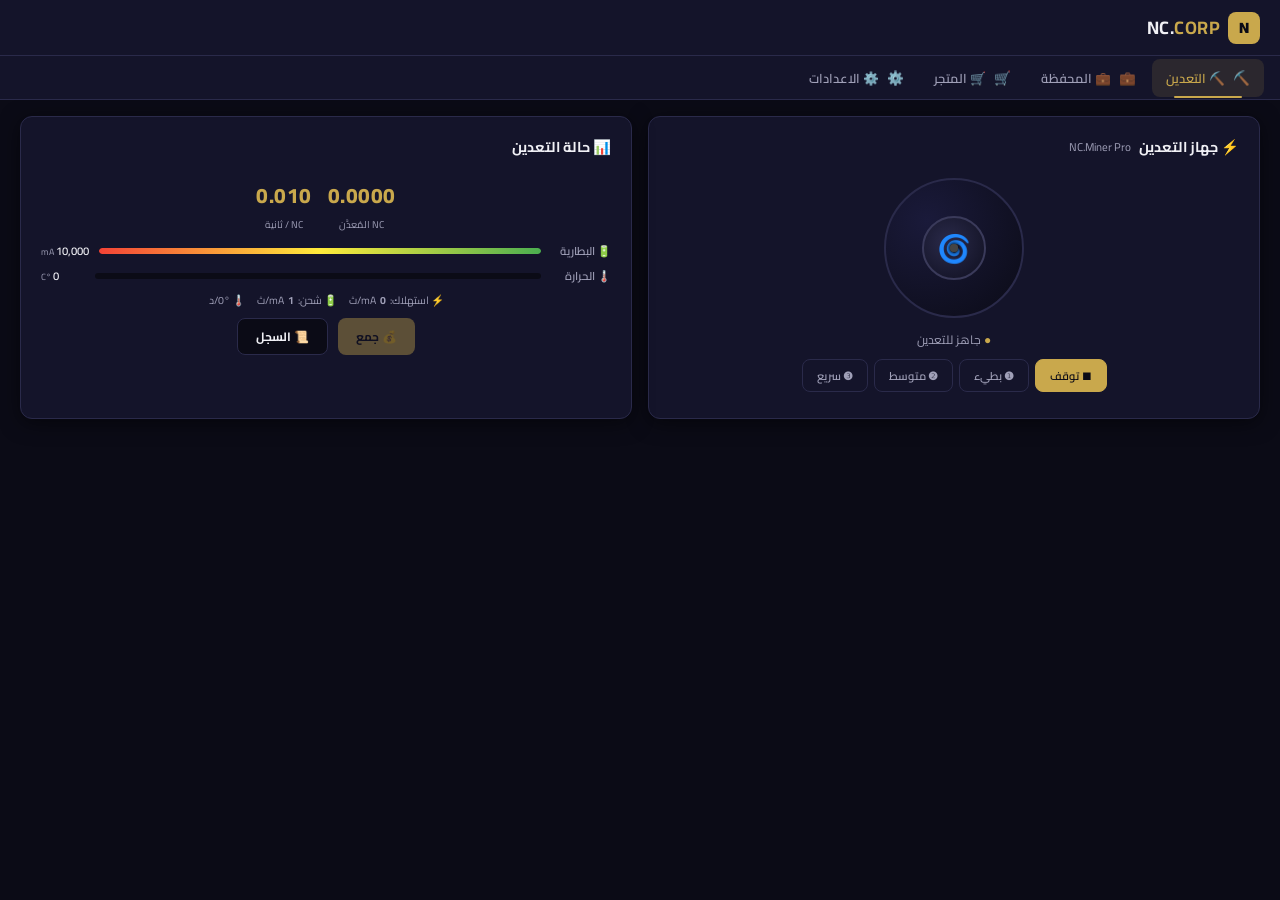
==== commit a9b2bd0f: "Update index.html" ====
--- a/index.html
+++ b/index.html
@@ -4,7 +4,6 @@
     <meta charset="UTF-8" />
     <meta name="viewport" content="width=device-width, initial-scale=1.0" />
     <title>NC.CORP</title>
-    <!-- Google Fonts -->
     <link rel="preconnect" href="https://fonts.googleapis.com" />
     <link rel="preconnect" href="https://fonts.gstatic.com" crossorigin />
     <link href="https://fonts.googleapis.com/css2?family=Cairo:wght@300;400;600;700;800&display=swap" rel="stylesheet" />
@@ -24,15 +23,14 @@
             --text-secondary: #a0a0b8;
             --accent: #c9a84c;
             --accent-dim: #a08030;
-            --accent-glow: rgba(201, 168, 76, 0.15);
-            --shadow: 0 8px 32px rgba(0, 0, 0, 0.6);
-            --radius: 16px;
-            --radius-sm: 10px;
-            --transition: 0.25s ease;
+            --accent-glow: rgba(201, 168, 76, 0.12);
+            --shadow: 0 4px 20px rgba(0, 0, 0, 0.5);
+            --radius: 12px;
+            --radius-sm: 8px;
+            --transition: 0.2s ease;
             --font: 'Cairo', sans-serif;
-            --header-height: 70px;
-            --tab-height: 56px;
-            --mining-speed: 1;
+            --header-height: 56px;
+            --tab-height: 44px;
         }
         .light-mode {
             --bg: #f0f0f5;
@@ -41,8 +39,8 @@
             --border: #d0d0dd;
             --text: #14142a;
             --text-secondary: #5a5a72;
-            --shadow: 0 8px 32px rgba(0, 0, 0, 0.10);
-            --accent-glow: rgba(201, 168, 76, 0.20);
+            --shadow: 0 4px 20px rgba(0, 0, 0, 0.08);
+            --accent-glow: rgba(201, 168, 76, 0.15);
         }
         html,
         body {
@@ -52,13 +50,14 @@
             color: var(--text);
             transition: background var(--transition), color var(--transition);
             overflow: hidden;
+            font-size: 15px;
         }
         a,
         button {
             font-family: inherit;
         }
         ::-webkit-scrollbar {
-            width: 5px;
+            width: 4px;
         }
         ::-webkit-scrollbar-track {
             background: var(--bg);
@@ -84,24 +83,21 @@
             display: flex;
             align-items: center;
             justify-content: space-between;
-            padding: 0 28px;
+            padding: 0 20px;
             height: var(--header-height);
             min-height: var(--header-height);
             background: var(--bg-card);
             border-bottom: 1px solid var(--border);
             transition: background var(--transition), border var(--transition);
             flex-shrink: 0;
-            gap: 16px;
-            flex-wrap: nowrap;
         }
         .header-brand {
             display: flex;
             align-items: center;
-            gap: 10px;
-            font-weight: 800;
-            font-size: 1.5rem;
-            letter-spacing: 1px;
-            white-space: nowrap;
+            gap: 8px;
+            font-weight: 700;
+            font-size: 1.2rem;
+            letter-spacing: 0.5px;
         }
         .header-brand .accent {
             color: var(--accent);
@@ -110,44 +106,13 @@
             display: inline-flex;
             align-items: center;
             justify-content: center;
-            width: 38px;
-            height: 38px;
+            width: 32px;
+            height: 32px;
             background: var(--accent);
             color: #0b0b16;
-            border-radius: 10px;
+            border-radius: 8px;
             font-weight: 900;
-            font-size: 1.2rem;
-        }
-        .header-actions {
-            display: flex;
-            align-items: center;
-            gap: 12px;
-            flex-shrink: 0;
-        }
-        .header-actions .lang-toggle,
-        .header-actions .theme-toggle {
-            background: transparent;
-            border: 1px solid var(--border);
-            color: var(--text-secondary);
-            padding: 6px 14px;
-            border-radius: var(--radius-sm);
-            cursor: pointer;
-            font-size: 0.85rem;
-            transition: all var(--transition);
-            display: flex;
-            align-items: center;
-            gap: 6px;
-            white-space: nowrap;
-        }
-        .header-actions .lang-toggle:hover,
-        .header-actions .theme-toggle:hover {
-            border-color: var(--accent);
-            color: var(--text);
-        }
-        .header-actions .lang-toggle .badge,
-        .header-actions .theme-toggle .badge {
-            font-size: 0.7rem;
-            opacity: 0.6;
+            font-size: 1rem;
         }
 
         /* ===== TABS ===== */
@@ -155,7 +120,7 @@
             display: flex;
             align-items: center;
             gap: 2px;
-            padding: 0 28px;
+            padding: 0 16px;
             height: var(--tab-height);
             min-height: var(--tab-height);
             background: var(--bg-card);
@@ -177,8 +142,8 @@
             background: transparent;
             border: none;
             color: var(--text-secondary);
-            padding: 8px 20px;
-            font-size: 0.95rem;
+            padding: 6px 14px;
+            font-size: 0.85rem;
             font-weight: 600;
             cursor: pointer;
             border-radius: var(--radius-sm);
@@ -206,15 +171,16 @@
             border-radius: 2px;
         }
         .tab-btn .tab-icon {
-            margin-left: 6px;
+            margin-left: 5px;
             display: inline-block;
+            font-size: 0.9rem;
         }
 
         /* ===== CONTENT ===== */
         .content {
             flex: 1;
             overflow-y: auto;
-            padding: 20px 28px 28px;
+            padding: 16px 20px 20px;
             transition: background var(--transition);
             background: var(--bg);
             min-height: 0;
@@ -228,7 +194,7 @@
         }
         .tab-panel {
             display: none;
-            animation: fadeIn 0.3s ease;
+            animation: fadeIn 0.25s ease;
         }
         .tab-panel.active {
             display: block;
@@ -236,7 +202,7 @@
         @keyframes fadeIn {
             from {
                 opacity: 0;
-                transform: translateY(6px);
+                transform: translateY(4px);
             }
             to {
                 opacity: 1;
@@ -249,37 +215,37 @@
             background: var(--bg-card);
             border-radius: var(--radius);
             border: 1px solid var(--border);
-            padding: 24px 28px;
-            margin-bottom: 20px;
+            padding: 16px 20px;
+            margin-bottom: 16px;
             transition: background var(--transition), border var(--transition);
             box-shadow: var(--shadow);
         }
         .card-title {
-            font-size: 1.1rem;
+            font-size: 0.95rem;
             font-weight: 700;
-            margin-bottom: 14px;
+            margin-bottom: 10px;
             display: flex;
             align-items: center;
-            gap: 10px;
+            gap: 8px;
             color: var(--text);
         }
         .card-title .sub {
             font-weight: 400;
-            font-size: 0.85rem;
+            font-size: 0.75rem;
             color: var(--text-secondary);
         }
 
         .grid-2 {
             display: grid;
             grid-template-columns: 1fr 1fr;
-            gap: 20px;
+            gap: 16px;
         }
         .grid-3 {
             display: grid;
             grid-template-columns: repeat(3, 1fr);
-            gap: 20px;
-        }
-        @media (max-width: 900px) {
+            gap: 16px;
+        }
+        @media (max-width: 820px) {
             .grid-2 {
                 grid-template-columns: 1fr;
             }
@@ -287,47 +253,47 @@
                 grid-template-columns: 1fr 1fr;
             }
         }
-        @media (max-width: 600px) {
+        @media (max-width: 540px) {
             .grid-3 {
                 grid-template-columns: 1fr;
             }
             .header {
-                padding: 0 16px;
+                padding: 0 12px;
             }
             .tabs {
-                padding: 0 12px;
+                padding: 0 8px;
             }
             .content {
-                padding: 14px 14px 20px;
+                padding: 12px 12px 16px;
             }
             .card {
-                padding: 16px 18px;
+                padding: 12px 14px;
             }
             .tab-btn {
-                padding: 6px 12px;
-                font-size: 0.8rem;
-            }
-            .header-brand {
-                font-size: 1.2rem;
-            }
-            .header-actions .lang-toggle,
-            .header-actions .theme-toggle {
                 padding: 4px 10px;
                 font-size: 0.75rem;
             }
-        }
-
-        /* ===== MINING SECTION ===== */
+            .header-brand {
+                font-size: 1rem;
+            }
+            .header-brand .logo-icon {
+                width: 26px;
+                height: 26px;
+                font-size: 0.8rem;
+            }
+        }
+
+        /* ===== MINING DEVICE ===== */
         .mining-device {
             display: flex;
             flex-direction: column;
             align-items: center;
-            padding: 20px 0 10px;
+            padding: 8px 0 6px;
             position: relative;
         }
         .device-visual {
-            width: 180px;
-            height: 180px;
+            width: 140px;
+            height: 140px;
             border-radius: 50%;
             background: radial-gradient(circle at 30% 30%, #1a1a3a, #0b0b16);
             border: 2px solid var(--border);
@@ -337,18 +303,18 @@
             justify-content: center;
             position: relative;
             transition: border var(--transition);
-            margin-bottom: 12px;
+            margin-bottom: 8px;
         }
         .device-visual .fan {
-            width: 80px;
-            height: 80px;
+            width: 64px;
+            height: 64px;
             border-radius: 50%;
             background: radial-gradient(circle at 40% 40%, #2a2a4a, #0f0f1f);
             border: 2px solid #3a3a5a;
             display: flex;
             align-items: center;
             justify-content: center;
-            font-size: 2.4rem;
+            font-size: 1.8rem;
             transition: transform 0.1s linear;
             color: var(--text-secondary);
         }
@@ -368,45 +334,45 @@
         }
         .device-visual .led {
             position: absolute;
-            width: 12px;
-            height: 12px;
+            width: 8px;
+            height: 8px;
             border-radius: 50%;
             background: #444;
             transition: all 0.3s;
             box-shadow: 0 0 4px rgba(0, 0, 0, 0.5);
         }
         .device-visual .led.l1 {
-            top: 16px;
-            right: 30px;
+            top: 12px;
+            right: 22px;
         }
         .device-visual .led.l2 {
-            top: 16px;
-            left: 30px;
+            top: 12px;
+            left: 22px;
         }
         .device-visual .led.l3 {
-            bottom: 16px;
-            right: 30px;
+            bottom: 12px;
+            right: 22px;
         }
         .device-visual .led.l4 {
-            bottom: 16px;
-            left: 30px;
+            bottom: 12px;
+            left: 22px;
         }
         .device-visual .led.on {
             background: #4caf50;
-            box-shadow: 0 0 12px rgba(76, 175, 80, 0.6);
+            box-shadow: 0 0 10px rgba(76, 175, 80, 0.5);
         }
         .device-visual .led.on.speed-2 {
             background: #ffeb3b;
-            box-shadow: 0 0 16px rgba(255, 235, 59, 0.7);
+            box-shadow: 0 0 14px rgba(255, 235, 59, 0.6);
         }
         .device-visual .led.on.speed-3 {
             background: #ff5722;
-            box-shadow: 0 0 20px rgba(255, 87, 34, 0.8);
+            box-shadow: 0 0 18px rgba(255, 87, 34, 0.7);
         }
         .device-status {
-            font-size: 0.9rem;
+            font-size: 0.8rem;
             color: var(--text-secondary);
-            margin-top: 4px;
+            margin-top: 2px;
         }
         .device-status .highlight {
             color: var(--accent);
@@ -416,26 +382,25 @@
             color: #42a5f5;
         }
 
-        /* Speed buttons */
         .speed-controls {
             display: flex;
-            gap: 10px;
-            margin: 12px 0 8px;
+            gap: 6px;
+            margin: 8px 0 4px;
             flex-wrap: wrap;
             justify-content: center;
         }
         .speed-btn {
-            padding: 8px 20px;
+            padding: 5px 14px;
             border: 1px solid var(--border);
             background: transparent;
             color: var(--text-secondary);
             border-radius: var(--radius-sm);
             cursor: pointer;
             font-weight: 600;
-            font-size: 0.9rem;
+            font-size: 0.75rem;
             transition: all var(--transition);
             font-family: var(--font);
-            min-width: 56px;
+            min-width: 44px;
         }
         .speed-btn:hover {
             border-color: var(--accent);
@@ -447,31 +412,31 @@
             border-color: var(--accent);
         }
         .speed-btn:disabled {
-            opacity: 0.4;
+            opacity: 0.35;
             cursor: not-allowed;
         }
 
-        /* Battery & Temp */
+        /* Meters */
         .meter-row {
             display: flex;
             align-items: center;
-            gap: 14px;
-            margin: 6px 0;
+            gap: 10px;
+            margin: 4px 0;
             flex-wrap: wrap;
         }
         .meter-label {
-            min-width: 80px;
-            font-size: 0.85rem;
+            min-width: 60px;
+            font-size: 0.75rem;
             color: var(--text-secondary);
             font-weight: 600;
         }
         .meter-track {
             flex: 1;
-            height: 8px;
+            height: 6px;
             background: var(--bg);
             border-radius: 10px;
             overflow: hidden;
-            min-width: 60px;
+            min-width: 40px;
             position: relative;
         }
         .meter-fill {
@@ -487,8 +452,8 @@
             background: linear-gradient(90deg, #4caf50, #ffeb3b, #f44336);
         }
         .meter-value {
-            min-width: 52px;
-            font-size: 0.85rem;
+            min-width: 44px;
+            font-size: 0.75rem;
             font-weight: 600;
             text-align: left;
             color: var(--text);
@@ -496,50 +461,49 @@
         }
         .meter-value .unit {
             font-weight: 400;
-            font-size: 0.7rem;
+            font-size: 0.6rem;
             color: var(--text-secondary);
         }
 
-        /* Mining stats */
         .mining-stats {
             display: flex;
-            gap: 24px;
+            gap: 16px;
             flex-wrap: wrap;
             justify-content: center;
-            padding: 10px 0 4px;
+            padding: 6px 0 2px;
         }
         .mining-stats .stat {
             text-align: center;
         }
         .mining-stats .stat .num {
-            font-size: 1.8rem;
+            font-size: 1.4rem;
             font-weight: 800;
             color: var(--accent);
-            letter-spacing: 1px;
+            letter-spacing: 0.5px;
         }
         .mining-stats .stat .label {
-            font-size: 0.75rem;
+            font-size: 0.65rem;
             color: var(--text-secondary);
-            margin-top: 2px;
+            margin-top: 0px;
         }
         .mining-actions {
             display: flex;
-            gap: 14px;
+            gap: 10px;
             flex-wrap: wrap;
             justify-content: center;
-            margin: 10px 0 4px;
+            margin: 8px 0 2px;
         }
         .btn {
-            padding: 10px 28px;
+            padding: 6px 18px;
             border: none;
             border-radius: var(--radius-sm);
             font-weight: 700;
-            font-size: 0.95rem;
+            font-size: 0.8rem;
             cursor: pointer;
             transition: all var(--transition);
             display: inline-flex;
             align-items: center;
-            gap: 8px;
+            gap: 6px;
             font-family: var(--font);
         }
         .btn-primary {
@@ -549,7 +513,7 @@
         .btn-primary:hover {
             background: var(--accent-dim);
             transform: translateY(-1px);
-            box-shadow: 0 4px 16px rgba(201, 168, 76, 0.3);
+            box-shadow: 0 4px 12px rgba(201, 168, 76, 0.25);
         }
         .btn-primary:disabled {
             opacity: 0.4;
@@ -574,55 +538,55 @@
             background: #b71c1c;
         }
         .btn-sm {
-            padding: 6px 16px;
-            font-size: 0.8rem;
+            padding: 4px 12px;
+            font-size: 0.7rem;
         }
 
         /* ===== WALLET ===== */
         .wallet-balance {
             display: flex;
-            gap: 32px;
+            gap: 24px;
             flex-wrap: wrap;
             justify-content: center;
-            padding: 12px 0;
+            padding: 8px 0;
         }
         .wallet-balance .item {
             text-align: center;
         }
         .wallet-balance .item .num {
-            font-size: 2.6rem;
+            font-size: 2rem;
             font-weight: 800;
             color: var(--accent);
-            letter-spacing: 1px;
+            letter-spacing: 0.5px;
         }
         .wallet-balance .item .label {
-            font-size: 0.85rem;
+            font-size: 0.75rem;
             color: var(--text-secondary);
         }
         .wallet-balance .item .rate {
-            font-size: 0.8rem;
+            font-size: 0.7rem;
             color: var(--text-secondary);
-            margin-top: 4px;
+            margin-top: 2px;
             background: var(--bg);
-            padding: 2px 14px;
+            padding: 0 12px;
             border-radius: 20px;
             display: inline-block;
         }
         .wallet-history {
-            max-height: 200px;
+            max-height: 160px;
             overflow-y: auto;
-            margin-top: 8px;
+            margin-top: 4px;
         }
         .wallet-history .entry {
             display: flex;
             justify-content: space-between;
-            padding: 8px 0;
+            padding: 6px 0;
             border-bottom: 1px solid var(--border);
-            font-size: 0.9rem;
+            font-size: 0.8rem;
         }
         .wallet-history .entry .date {
             color: var(--text-secondary);
-            font-size: 0.8rem;
+            font-size: 0.7rem;
         }
         .wallet-history .entry .amount {
             font-weight: 600;
@@ -638,12 +602,12 @@
         .store-item {
             background: var(--bg);
             border-radius: var(--radius-sm);
-            padding: 18px 20px;
+            padding: 12px 14px;
             border: 1px solid var(--border);
             transition: all var(--transition);
             display: flex;
             flex-direction: column;
-            gap: 6px;
+            gap: 4px;
         }
         .store-item:hover {
             border-color: var(--accent);
@@ -651,37 +615,38 @@
         }
         .store-item .name {
             font-weight: 700;
-            font-size: 1rem;
+            font-size: 0.85rem;
         }
         .store-item .desc {
-            font-size: 0.8rem;
+            font-size: 0.7rem;
             color: var(--text-secondary);
         }
         .store-item .price {
             font-weight: 700;
             color: var(--accent);
-            font-size: 1rem;
-            margin: 4px 0;
+            font-size: 0.9rem;
+            margin: 2px 0;
         }
         .store-item .price .sym {
             font-weight: 400;
-            font-size: 0.75rem;
+            font-size: 0.65rem;
             color: var(--text-secondary);
         }
         .store-item .owned {
-            font-size: 0.75rem;
+            font-size: 0.65rem;
             color: var(--text-secondary);
         }
         .store-item .btn {
-            margin-top: 6px;
+            margin-top: 4px;
             width: 100%;
             justify-content: center;
+            font-size: 0.75rem;
         }
 
         /* ===== SETTINGS ===== */
         .settings-profile {
             display: flex;
-            gap: 28px;
+            gap: 20px;
             flex-wrap: wrap;
             align-items: flex-start;
         }
@@ -689,45 +654,45 @@
             display: flex;
             flex-direction: column;
             align-items: center;
-            gap: 10px;
+            gap: 6px;
         }
         .settings-profile .avatar-wrap img {
-            width: 100px;
-            height: 100px;
+            width: 72px;
+            height: 72px;
             border-radius: 50%;
             object-fit: cover;
-            border: 3px solid var(--accent);
+            border: 2px solid var(--accent);
             background: var(--bg);
         }
         .settings-profile .avatar-wrap .upload-btn {
-            font-size: 0.75rem;
-            padding: 4px 14px;
+            font-size: 0.65rem;
+            padding: 2px 10px;
         }
         .settings-profile .fields {
             flex: 1;
             display: flex;
             flex-direction: column;
-            gap: 14px;
-            min-width: 200px;
+            gap: 10px;
+            min-width: 160px;
         }
         .settings-profile .fields .field {
             display: flex;
             flex-direction: column;
-            gap: 4px;
+            gap: 2px;
         }
         .settings-profile .fields .field label {
-            font-size: 0.8rem;
+            font-size: 0.7rem;
             color: var(--text-secondary);
             font-weight: 600;
         }
         .settings-profile .fields .field input {
-            padding: 10px 14px;
+            padding: 6px 10px;
             border-radius: var(--radius-sm);
             border: 1px solid var(--border);
             background: var(--bg);
             color: var(--text);
             font-family: var(--font);
-            font-size: 0.95rem;
+            font-size: 0.85rem;
             transition: border var(--transition);
             width: 100%;
         }
@@ -742,25 +707,25 @@
 
         .settings-toggles {
             display: flex;
-            gap: 16px;
+            gap: 12px;
             flex-wrap: wrap;
-            margin: 8px 0 12px;
+            margin: 4px 0 8px;
         }
         .settings-toggles .toggle-item {
             display: flex;
             align-items: center;
-            gap: 10px;
+            gap: 8px;
             background: var(--bg);
-            padding: 8px 18px;
+            padding: 4px 12px;
             border-radius: var(--radius-sm);
             border: 1px solid var(--border);
         }
         .settings-toggles .toggle-item .label {
-            font-size: 0.85rem;
+            font-size: 0.75rem;
         }
         .settings-toggles .toggle-item .switch {
-            width: 44px;
-            height: 24px;
+            width: 36px;
+            height: 20px;
             background: var(--border);
             border-radius: 20px;
             cursor: pointer;
@@ -769,8 +734,8 @@
             flex-shrink: 0;
         }
         .settings-toggles .toggle-item .switch .knob {
-            width: 18px;
-            height: 18px;
+            width: 14px;
+            height: 14px;
             background: #fff;
             border-radius: 50%;
             position: absolute;
@@ -782,23 +747,23 @@
             background: var(--accent);
         }
         .settings-toggles .toggle-item .switch.active .knob {
-            left: 23px;
+            left: 19px;
         }
         .settings-reset {
-            margin-top: 12px;
-        }
-
-        /* ===== MODAL ===== */
+            margin-top: 8px;
+        }
+
+        /* ===== MODALS ===== */
         .modal-overlay {
             position: fixed;
             inset: 0;
-            background: rgba(0, 0, 0, 0.7);
-            backdrop-filter: blur(6px);
+            background: rgba(0, 0, 0, 0.6);
+            backdrop-filter: blur(4px);
             display: none;
             align-items: center;
             justify-content: center;
             z-index: 1000;
-            padding: 20px;
+            padding: 16px;
         }
         .modal-overlay.open {
             display: flex;
@@ -807,16 +772,16 @@
             background: var(--bg-card);
             border-radius: var(--radius);
             border: 1px solid var(--border);
-            padding: 32px 36px;
-            max-width: 440px;
+            padding: 24px 28px;
+            max-width: 400px;
             width: 100%;
             box-shadow: var(--shadow);
-            animation: modalIn 0.25s ease;
+            animation: modalIn 0.2s ease;
         }
         @keyframes modalIn {
             from {
                 opacity: 0;
-                transform: scale(0.96) translateY(10px);
+                transform: scale(0.96) translateY(8px);
             }
             to {
                 opacity: 1;
@@ -824,36 +789,36 @@
             }
         }
         .modal-box .modal-title {
-            font-size: 1.3rem;
+            font-size: 1.1rem;
             font-weight: 700;
-            margin-bottom: 10px;
+            margin-bottom: 6px;
         }
         .modal-box .modal-body {
             color: var(--text-secondary);
-            margin-bottom: 20px;
-            line-height: 1.6;
+            margin-bottom: 16px;
+            line-height: 1.5;
+            font-size: 0.9rem;
         }
         .modal-box .modal-actions {
             display: flex;
-            gap: 12px;
+            gap: 10px;
             justify-content: flex-end;
         }
 
-        /* ===== HISTORY MODAL ===== */
         .history-list {
-            max-height: 300px;
+            max-height: 260px;
             overflow-y: auto;
         }
         .history-list .h-entry {
             display: flex;
             justify-content: space-between;
-            padding: 8px 0;
+            padding: 6px 0;
             border-bottom: 1px solid var(--border);
-            font-size: 0.9rem;
+            font-size: 0.8rem;
         }
         .history-list .h-entry .h-date {
             color: var(--text-secondary);
-            font-size: 0.8rem;
+            font-size: 0.7rem;
         }
         .history-list .h-entry .h-amount {
             font-weight: 600;
@@ -868,28 +833,28 @@
         /* ===== TOAST ===== */
         .toast-container {
             position: fixed;
-            bottom: 30px;
-            right: 30px;
+            bottom: 20px;
+            right: 20px;
             z-index: 2000;
             display: flex;
             flex-direction: column;
-            gap: 10px;
-            max-width: 360px;
+            gap: 8px;
+            max-width: 320px;
             pointer-events: none;
         }
         .toast {
             background: var(--bg-card);
             border: 1px solid var(--border);
             border-radius: var(--radius-sm);
-            padding: 14px 22px;
+            padding: 10px 18px;
             box-shadow: var(--shadow);
-            animation: toastIn 0.3s ease;
+            animation: toastIn 0.25s ease;
             pointer-events: auto;
             display: flex;
             align-items: center;
-            gap: 12px;
-            font-size: 0.9rem;
-            border-right: 4px solid var(--accent);
+            gap: 10px;
+            font-size: 0.8rem;
+            border-right: 3px solid var(--accent);
         }
         .toast.success {
             border-right-color: #4caf50;
@@ -903,7 +868,7 @@
         @keyframes toastIn {
             from {
                 opacity: 0;
-                transform: translateX(20px);
+                transform: translateX(16px);
             }
             to {
                 opacity: 1;
@@ -911,32 +876,26 @@
             }
         }
 
-        /* ===== MISC ===== */
+        /* ===== UTILITIES ===== */
         .text-center {
             text-align: center;
         }
-        .mt-4 {
-            margin-top: 16px;
-        }
-        .mb-4 {
-            margin-bottom: 16px;
+        .mt-2 {
+            margin-top: 8px;
+        }
+        .mb-2 {
+            margin-bottom: 8px;
         }
         .flex-center {
             display: flex;
             align-items: center;
             justify-content: center;
         }
-        .gap-8 {
-            gap: 8px;
-        }
-        .gap-12 {
-            gap: 12px;
+        .gap-6 {
+            gap: 6px;
         }
         .w-full {
             width: 100%;
-        }
-        .op-6 {
-            opacity: 0.6;
         }
         .text-accent {
             color: var(--accent);
@@ -951,16 +910,30 @@
             display: inline-block;
             background: var(--accent-glow);
             color: var(--accent);
-            padding: 2px 12px;
+            padding: 0 10px;
             border-radius: 20px;
-            font-size: 0.7rem;
+            font-size: 0.6rem;
             font-weight: 700;
         }
         .empty-state {
             color: var(--text-secondary);
-            font-size: 0.9rem;
-            padding: 20px 0;
+            font-size: 0.8rem;
+            padding: 12px 0;
             text-align: center;
+        }
+        .sub-info {
+            font-size: 0.7rem;
+            color: var(--text-secondary);
+            display: flex;
+            gap: 12px;
+            flex-wrap: wrap;
+            justify-content: center;
+            margin: 4px 0 6px;
+        }
+        .sub-info span {
+            display: inline-flex;
+            align-items: center;
+            gap: 4px;
         }
     </style>
 </head>
@@ -973,16 +946,7 @@
                 <span class="logo-icon">N</span>
                 <span>NC.<span class="accent">CORP</span></span>
             </div>
-            <div class="header-actions">
-                <button class="lang-toggle" id="langToggle" title="تبديل اللغة">
-                    <span id="langLabel">🇸🇦 عربي</span>
-                    <span class="badge" id="langBadge">AR</span>
-                </button>
-                <button class="theme-toggle" id="themeToggle" title="تبديل السمة">
-                    <span id="themeIcon">🌙</span>
-                    <span id="themeLabel">داكن</span>
-                </button>
-            </div>
+            <!-- Removed theme/lang toggles as requested -->
         </header>
 
         <!-- ===== TABS ===== -->
@@ -1054,7 +1018,7 @@
                             <div class="meter-track"><div class="meter-fill temp" id="tempFill" style="width:0%"></div></div>
                             <span class="meter-value" id="tempValue">0 <span class="unit">°C</span></span>
                         </div>
-                        <div style="font-size:0.8rem;color:var(--text-secondary);margin:6px 0 10px;display:flex;gap:16px;flex-wrap:wrap;justify-content:center;">
+                        <div class="sub-info">
                             <span>⚡ استهلاك: <strong id="consumptionDisplay">0</strong> <span class="unit">mA/ث</span></span>
                             <span>🔋 شحن: <strong id="chargeDisplay">0</strong> <span class="unit">mA/ث</span></span>
                             <span id="tempRateDisplay">🌡️ +0°/د</span>
@@ -1083,7 +1047,7 @@
                             <div class="rate">1,000 NC = 1 SYP</div>
                         </div>
                     </div>
-                    <div style="margin-top:8px;display:flex;justify-content:center;">
+                    <div style="margin-top:6px;display:flex;justify-content:center;">
                         <button class="btn btn-primary btn-sm" id="convertBtn">🔄 تحويل NC → SYP</button>
                     </div>
                 </div>
@@ -1099,17 +1063,17 @@
             <section class="tab-panel" id="panel-store">
                 <div class="card">
                     <div class="card-title">🛒 المتجر <span class="sub">اشتري تحسينات بعملة SYP</span></div>
-                    <div style="margin-bottom:16px;font-size:0.9rem;color:var(--text-secondary);">
+                    <div style="margin-bottom:12px;font-size:0.85rem;color:var(--text-secondary);">
                         رصيدك: <strong class="text-accent" id="storeSypBalance">0.0000</strong> SYP
                     </div>
 
-                    <h4 style="margin:16px 0 10px;color:var(--text-secondary);font-weight:600;">🚀 تسريعات التعدين</h4>
+                    <h4 style="margin:12px 0 6px;color:var(--text-secondary);font-weight:600;font-size:0.9rem;">🚀 تسريعات التعدين</h4>
                     <div class="grid-3" id="storeBoosters"></div>
 
-                    <h4 style="margin:24px 0 10px;color:var(--text-secondary);font-weight:600;">🔋 بطاريات بسعة أكبر</h4>
+                    <h4 style="margin:18px 0 6px;color:var(--text-secondary);font-weight:600;font-size:0.9rem;">🔋 بطاريات بسعة أكبر</h4>
                     <div class="grid-3" id="storeBatteries"></div>
 
-                    <h4 style="margin:24px 0 10px;color:var(--text-secondary);font-weight:600;">☀️ ألواح طاقة (شحن أسرع)</h4>
+                    <h4 style="margin:18px 0 6px;color:var(--text-secondary);font-weight:600;font-size:0.9rem;">☀️ ألواح طاقة (شحن أسرع)</h4>
                     <div class="grid-3" id="storePanels"></div>
                 </div>
             </section>
@@ -1137,7 +1101,7 @@
                                 <label>البريد الإلكتروني</label>
                                 <input type="email" id="profileEmail" placeholder="example@email.com" />
                             </div>
-                            <button class="btn btn-primary btn-sm" id="saveProfileBtn" style="align-self:flex-start;margin-top:4px;">💾 حفظ الملف</button>
+                            <button class="btn btn-primary btn-sm" id="saveProfileBtn" style="align-self:flex-start;margin-top:2px;">💾 حفظ الملف</button>
                         </div>
                     </div>
                 </div>
@@ -1158,7 +1122,7 @@
 
                 <div class="card">
                     <div class="card-title">⚠️ إعادة التعيين</div>
-                    <p style="color:var(--text-secondary);font-size:0.9rem;margin-bottom:14px;">
+                    <p style="color:var(--text-secondary);font-size:0.8rem;margin-bottom:10px;">
                         سيؤدي هذا إلى حذف جميع بياناتك بما في ذلك الأرصدة والعناصر المشتراة وإعادة الموقع إلى حالته الأولية.
                     </p>
                     <button class="btn btn-danger" id="resetBtn">🔄 إعادة تعيين كل شيء</button>
@@ -1182,12 +1146,12 @@
 
     <!-- ===== MODAL: HISTORY ===== -->
     <div class="modal-overlay" id="historyModal">
-        <div class="modal-box" style="max-width:560px;">
+        <div class="modal-box" style="max-width:520px;">
             <div class="modal-title">📜 سجل التعدين</div>
             <div class="history-list" id="historyList">
                 <div class="empty-state">لا توجد سجلات</div>
             </div>
-            <div class="modal-actions" style="margin-top:16px;">
+            <div class="modal-actions" style="margin-top:12px;">
                 <button class="btn btn-secondary" id="historyClose">إغلاق</button>
             </div>
         </div>
@@ -1198,7 +1162,7 @@
 
     <script>
         // ================================================================
-        //  NC.CORP — Full Application Logic
+        //  NC.CORP — Full Application Logic (same as before, but with refined UI)
         // ================================================================
 
         (function() {
@@ -1273,7 +1237,7 @@
                 store: {
                     boosters: [
                         { id: 'b1', name: 'تسريع أساسي', desc: '×2 سرعة التعدين', price: 50, owned: false,
-                        multiplier: 2 },
+                            multiplier: 2 },
                         { id: 'b2', name: 'تسريع متقدم', desc: '×3 سرعة التعدين', price: 150, owned: false,
                             multiplier: 3 },
                         { id: 'b3', name: 'تسريع احترافي', desc: '×5 سرعة التعدين', price: 500, owned: false,
@@ -1289,7 +1253,7 @@
                     ],
                     panels: [
                         { id: 'p1', name: 'لوح شمسي أساسي', desc: 'شحن ×2', price: 75, owned: false,
-                        chargeMult: 2 },
+                            chargeMult: 2 },
                         { id: 'p2', name: 'لوح شمسي متقدم', desc: 'شحن ×3', price: 200, owned: false,
                             chargeMult: 3 },
                         { id: 'p3', name: 'لوح شمسي احترافي', desc: 'شحن ×5', price: 600, owned: false,
@@ -1325,7 +1289,6 @@
                     const raw = localStorage.getItem('nccorp_state');
                     if (raw) {
                         const parsed = JSON.parse(raw);
-                        // Merge with defaults to handle new fields
                         state = deepMerge(DEFAULT_STATE, parsed);
                         return true;
                     }
@@ -1357,7 +1320,6 @@
             function getMiningRate() {
                 let base = 0.01;
                 let mult = state.mining.boostMultiplier || 1;
-                // also check owned boosters
                 state.store.boosters.forEach(b => {
                     if (b.owned) mult = Math.max(mult, b.multiplier);
                 });
@@ -1393,7 +1355,7 @@
             function getConsumption() {
                 const speed = state.mining.speed;
                 if (speed === 0) return 0;
-                return speed * 2; // 2A per speed level
+                return speed * 2;
             }
 
             function isMiningActive() {
@@ -1411,7 +1373,7 @@
                 container.appendChild(el);
                 setTimeout(() => {
                     el.style.opacity = '0';
-                    el.style.transform = 'translateX(20px)';
+                    el.style.transform = 'translateX(16px)';
                     setTimeout(() => el.remove(), 300);
                 }, 3500);
                 Sound.click();
@@ -1470,16 +1432,6 @@
                 renderSettings();
                 renderTheme();
                 renderLanguage();
-                renderHeader();
-            }
-
-            function renderHeader() {
-                const isAr = state.settings.language === 'ar';
-                document.getElementById('langLabel').textContent = isAr ? '🇸🇦 عربي' : '🇬🇧 English';
-                document.getElementById('langBadge').textContent = isAr ? 'AR' : 'EN';
-                const isDark = state.settings.theme === 'dark';
-                document.getElementById('themeIcon').textContent = isDark ? '🌙' : '☀️';
-                document.getElementById('themeLabel').textContent = isDark ? 'داكن' : 'فاتح';
             }
 
             function renderMining() {
@@ -1506,7 +1458,6 @@
                 const tempRate = state.mining.isCooling ? '🔄 تبريد' : (state.mining.isMining ? '+1°/د' : '0°/د');
                 document.getElementById('tempRateDisplay').textContent = `🌡️ ${tempRate}`;
 
-                // Speed buttons
                 const speed = state.mining.speed;
                 $$('.speed-btn').forEach(btn => {
                     const s = parseInt(btn.dataset.speed);
@@ -1514,7 +1465,6 @@
                     btn.disabled = state.mining.isCooling || state.mining.battery <= 0;
                 });
 
-                // Device visual
                 const fan = document.getElementById('fanEl');
                 fan.className = 'fan';
                 if (isMiningActive()) {
@@ -1532,7 +1482,6 @@
                     }
                 });
 
-                // Status
                 const status = document.getElementById('deviceStatus');
                 if (state.mining.isCooling) {
                     status.innerHTML = `<span class="cooling">❄️</span> تبريد ... ${Math.ceil(state.mining.coolingRemaining)} ثانية`;
@@ -1546,7 +1495,6 @@
                     status.innerHTML = `<span class="highlight">●</span> جاهز للتعدين`;
                 }
 
-                // Collect button
                 document.getElementById('collectBtn').disabled = state.mining.nc < 0.0001;
             }
 
@@ -1572,7 +1520,6 @@
             function renderStore() {
                 document.getElementById('storeSypBalance').textContent = formatNum(state.wallet.syp, 4);
 
-                // Boosters
                 const bContainer = document.getElementById('storeBoosters');
                 bContainer.innerHTML = state.store.boosters.map(b =>
                     `<div class="store-item">
@@ -1586,7 +1533,6 @@
                         </div>`
                 ).join('');
 
-                // Batteries
                 const batContainer = document.getElementById('storeBatteries');
                 batContainer.innerHTML = state.store.batteries.map(b =>
                     `<div class="store-item">
@@ -1600,7 +1546,6 @@
                         </div>`
                 ).join('');
 
-                // Panels
                 const pContainer = document.getElementById('storePanels');
                 pContainer.innerHTML = state.store.panels.map(p =>
                     `<div class="store-item">
@@ -1614,7 +1559,6 @@
                         </div>`
                 ).join('');
 
-                // Attach store events
                 document.querySelectorAll('[data-store]').forEach(btn => {
                     btn.onclick = function() {
                         const type = this.dataset.store;
@@ -1632,11 +1576,9 @@
                 if (u.avatar) {
                     document.getElementById('profileAvatar').src = u.avatar;
                 }
-                // Theme toggle
                 const isDark = state.settings.theme === 'dark';
                 const sw = document.getElementById('themeSwitch');
                 sw.classList.toggle('active', isDark);
-                // Lang toggle
                 const isAr = state.settings.language === 'ar';
                 const lsw = document.getElementById('langSwitch');
                 lsw.classList.toggle('active', isAr);
@@ -1647,12 +1589,8 @@
             }
 
             function renderLanguage() {
-                // For now just update header; content is in Arabic with some English labels
-                // Full i18n would require more work, but we handle the toggle UI
+                // Update tab texts (already in Arabic, but we keep dynamic)
                 const isAr = state.settings.language === 'ar';
-                document.getElementById('langLabel').textContent = isAr ? '🇸🇦 عربي' : '🇬🇧 English';
-                document.getElementById('langBadge').textContent = isAr ? 'AR' : 'EN';
-                // Update tab texts
                 const tabNames = isAr ?
                     ['⛏️ التعدين', '💼 المحفظة', '🛒 المتجر', '⚙️ الاعدادات'] :
                     ['⛏️ Mining', '💼 Wallet', '🛒 Store', '⚙️ Settings'];
@@ -1702,7 +1640,6 @@
                 toast('تم إيقاف التعدين.', 'info');
                 saveState();
                 renderAll();
-                // charging will start automatically via tick
             }
 
             function startTick() {
@@ -1711,15 +1648,13 @@
             }
 
             function tick() {
-                // --- Temperature ---
                 if (state.mining.isMining && !state.mining.isCooling) {
                     state.mining.temperature = clamp(state.mining.temperature + 1, 0, 100);
                     if (state.mining.temperature >= 100) {
                         state.mining.temperature = 100;
-                        // Start cooling
                         state.mining.isMining = false;
                         state.mining.isCooling = true;
-                        state.mining.coolingRemaining = 300; // 5 minutes
+                        state.mining.coolingRemaining = 300;
                         Sound.cooling();
                         toast('🌡️ الحرارة 100°C! بدء التبريد لمدة 5 دقائق.', 'warning');
                         saveState();
@@ -1729,10 +1664,8 @@
                     }
                 }
 
-                // --- Battery ---
                 const consumption = getConsumption();
                 if (state.mining.isMining && !state.mining.isCooling) {
-                    // Drain
                     state.mining.battery = clamp(state.mining.battery - consumption, 0, getMaxBattery());
                     if (state.mining.battery <= 0) {
                         state.mining.isMining = false;
@@ -1743,19 +1676,16 @@
                         return;
                     }
                 } else {
-                    // Charge
                     const rate = getChargeRate();
                     state.mining.battery = clamp(state.mining.battery + rate, 0, getMaxBattery());
                 }
 
-                // --- Mining generation ---
                 if (isMiningActive()) {
                     const rate = getMiningRate();
                     state.mining.nc += rate;
                     state.mining.nc = parseFloat(state.mining.nc.toFixed(6));
                 }
 
-                // --- Update cooling timer ---
                 if (state.mining.isCooling) {
                     state.mining.coolingRemaining -= 1;
                     if (state.mining.coolingRemaining <= 0) {
@@ -1808,7 +1738,6 @@
                 }, 1000);
             }
 
-            // ---------- SPEED CONTROL ----------
             function setSpeed(speed) {
                 if (state.mining.isCooling) {
                     toast('الجهاز في تبريد، لا يمكن تغيير السرعة.', 'warning');
@@ -1816,7 +1745,6 @@
                 }
                 const oldSpeed = state.mining.speed;
                 if (speed === oldSpeed && speed > 0) {
-                    // Toggle off if same speed
                     state.mining.speed = 0;
                     state.mining.isMining = false;
                     Sound.miningStop();
@@ -1841,7 +1769,6 @@
                 if (!tickInterval) startTick();
             }
 
-            // ---------- COLLECT ----------
             function collectNC() {
                 const amount = state.mining.nc;
                 if (amount < 0.0001) {
@@ -1850,14 +1777,12 @@
                 }
                 state.wallet.nc += amount;
                 state.mining.nc = 0;
-                // Add to mining history
                 state.mining.history.push({
                     date: new Date().toLocaleString(),
                     type: 'collect',
                     amount: amount,
                     note: 'جمع تعدين'
                 });
-                // Add to wallet transactions
                 state.wallet.transactions.push({
                     date: new Date().toLocaleString(),
                     amount: amount,
@@ -1870,7 +1795,6 @@
                 renderAll();
             }
 
-            // ---------- CONVERT NC → SYP ----------
             function convertToSYP() {
                 const amount = state.wallet.nc;
                 if (amount < 1000) {
@@ -1892,20 +1816,15 @@
                 renderAll();
             }
 
-            // ---------- STORE PURCHASE ----------
             function handleStorePurchase(type, id) {
                 let item = null;
-                let category = null;
                 let price = 0;
                 if (type === 'booster') {
                     item = state.store.boosters.find(b => b.id === id);
-                    category = 'boosters';
                 } else if (type === 'battery') {
                     item = state.store.batteries.find(b => b.id === id);
-                    category = 'batteries';
                 } else if (type === 'panel') {
                     item = state.store.panels.find(p => p.id === id);
-                    category = 'panels';
                 }
                 if (!item || item.owned) return;
                 price = item.price;
@@ -1914,21 +1833,16 @@
                     Sound.error();
                     return;
                 }
-                // Confirm purchase
                 openConfirm('💳 تأكيد الشراء',
                     `هل تريد شراء "${item.name}" بسعر ${price} SYP؟`,
                     () => {
                         state.wallet.syp -= price;
                         item.owned = true;
-                        // Apply effects
                         if (type === 'booster') {
                             state.mining.boostMultiplier = Math.max(state.mining.boostMultiplier || 1, item
                             .multiplier);
                         } else if (type === 'battery') {
-                            // battery capacity increases, also refill a bit?
                             const oldMax = getMaxBattery();
-                            state.mining.maxBattery = item.capacity;
-                            // add some charge to new capacity
                             state.mining.battery = clamp(state.mining.battery + (item.capacity - oldMax) * 0.5,
                                 0, item.capacity);
                         } else if (type === 'panel') {
@@ -1949,7 +1863,6 @@
                 );
             }
 
-            // ---------- SETTINGS ----------
             function saveProfile() {
                 const name = document.getElementById('profileName').value.trim() || 'المستخدم';
                 const birthdate = document.getElementById('profileBirthdate').value;
@@ -1977,16 +1890,14 @@
             }
 
             function toggleTheme() {
-                const isDark = state.settings.theme === 'dark';
-                state.settings.theme = isDark ? 'light' : 'dark';
+                state.settings.theme = state.settings.theme === 'dark' ? 'light' : 'dark';
                 Sound.click();
                 saveState();
                 renderAll();
             }
 
             function toggleLanguage() {
-                const isAr = state.settings.language === 'ar';
-                state.settings.language = isAr ? 'en' : 'ar';
+                state.settings.language = state.settings.language === 'ar' ? 'en' : 'ar';
                 Sound.click();
                 saveState();
                 renderAll();
@@ -1997,8 +1908,6 @@
                     'سيتم حذف جميع البيانات: الأرصدة، العناصر المشتراة، الملف الشخصي، والسجل. هل أنت متأكد؟',
                     () => {
                         state = JSON.parse(JSON.stringify(DEFAULT_STATE));
-                        // Keep theme/language preference?
-                        // Actually reset everything
                         if (miningInterval) { clearInterval(miningInterval);
                             miningInterval = null; }
                         if (tickInterval) { clearInterval(tickInterval);
@@ -2026,7 +1935,6 @@
                 if (panel) panel.classList.add('active');
                 const btn = document.querySelector(`.tab-btn[data-tab="${tabId}"]`);
                 if (btn) btn.classList.add('active');
-                // Re-render store when switching to store tab
                 if (tabId === 'store') renderStore();
                 if (tabId === 'wallet') renderWallet();
             }
@@ -2035,25 +1943,19 @@
             function init() {
                 Sound.init();
 
-                // Load state
                 const loaded = loadState();
                 if (!loaded) {
-                    // First run, set defaults
                     state = JSON.parse(JSON.stringify(DEFAULT_STATE));
                     saveState();
                 }
 
-                // Ensure consistent state
                 state.mining.maxBattery = getMaxBattery();
                 state.mining.battery = clamp(state.mining.battery, 0, getMaxBattery());
 
-                // Render
                 renderAll();
                 startTick();
 
                 // ---- Events ----
-
-                // Tabs
                 $$('.tab-btn').forEach(btn => {
                     btn.addEventListener('click', function() {
                         const tab = this.dataset.tab;
@@ -2062,7 +1964,6 @@
                     });
                 });
 
-                // Speed buttons
                 $$('.speed-btn').forEach(btn => {
                     btn.addEventListener('click', function() {
                         const speed = parseInt(this.dataset.speed);
@@ -2070,19 +1971,10 @@
                     });
                 });
 
-                // Collect
                 document.getElementById('collectBtn').addEventListener('click', collectNC);
-
-                // History
                 document.getElementById('historyBtn').addEventListener('click', openHistoryModal);
-
-                // Convert
                 document.getElementById('convertBtn').addEventListener('click', convertToSYP);
-
-                // Profile save
                 document.getElementById('saveProfileBtn').addEventListener('click', saveProfile);
-
-                // Avatar upload
                 document.getElementById('avatarUploadBtn').addEventListener('click', () => {
                     document.getElementById('avatarInput').click();
                 });
@@ -2093,20 +1985,10 @@
                     this.value = '';
                 });
 
-                // Theme toggle (header button)
-                document.getElementById('themeToggle').addEventListener('click', toggleTheme);
-                // Theme switch (settings)
                 document.getElementById('themeSwitch').addEventListener('click', toggleTheme);
-
-                // Language toggle (header button)
-                document.getElementById('langToggle').addEventListener('click', toggleLanguage);
-                // Language switch (settings)
                 document.getElementById('langSwitch').addEventListener('click', toggleLanguage);
-
-                // Reset
                 document.getElementById('resetBtn').addEventListener('click', resetAll);
 
-                // Modal overlay clicks to close
                 document.getElementById('confirmModal').addEventListener('click', (e) => {
                     if (e.target === e.currentTarget) {
                         document.getElementById('confirmModal').classList.remove('open');
@@ -2114,7 +1996,6 @@
                     }
                 });
 
-                // Keyboard shortcuts: Escape closes modals
                 document.addEventListener('keydown', (e) => {
                     if (e.key === 'Escape') {
                         document.getElementById('confirmModal').classList.remove('open');
@@ -2123,13 +2004,11 @@
                     }
                 });
 
-                // Auto-start mining if speed was set
                 if (state.mining.speed > 0 && !state.mining.isCooling && state.mining.battery > 0) {
                     state.mining.isMining = true;
                     Sound.miningStart();
                 }
 
-                // Handle cooling if state was saved mid-cooling
                 if (state.mining.isCooling && state.mining.coolingRemaining > 0) {
                     startCoolingTimer();
                 }
@@ -2138,10 +2017,8 @@
                 renderAll();
 
                 console.log('🏢 NC.CORP initialized');
-                console.log('📊 State:', state);
-            }
-
-            // Run
+            }
+
             if (document.readyState === 'loading') {
                 document.addEventListener('DOMContentLoaded', init);
             } else {
